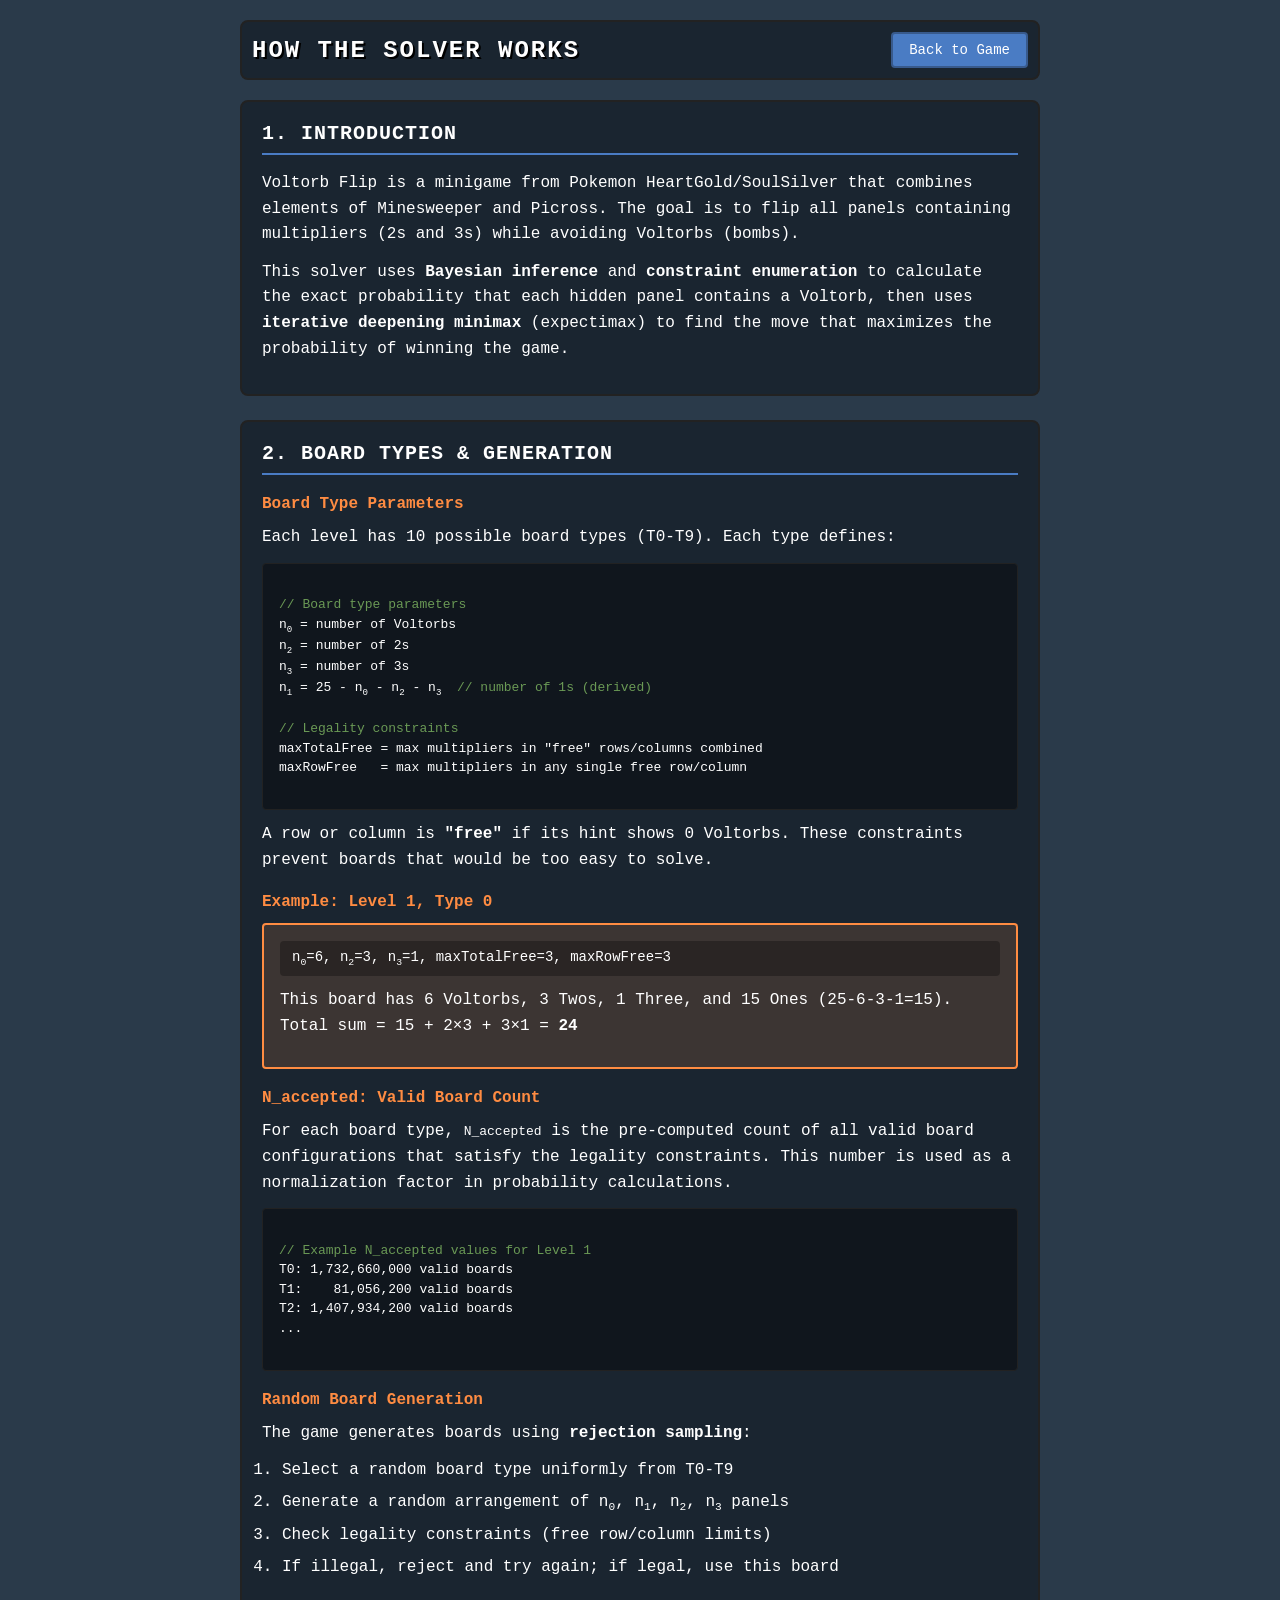
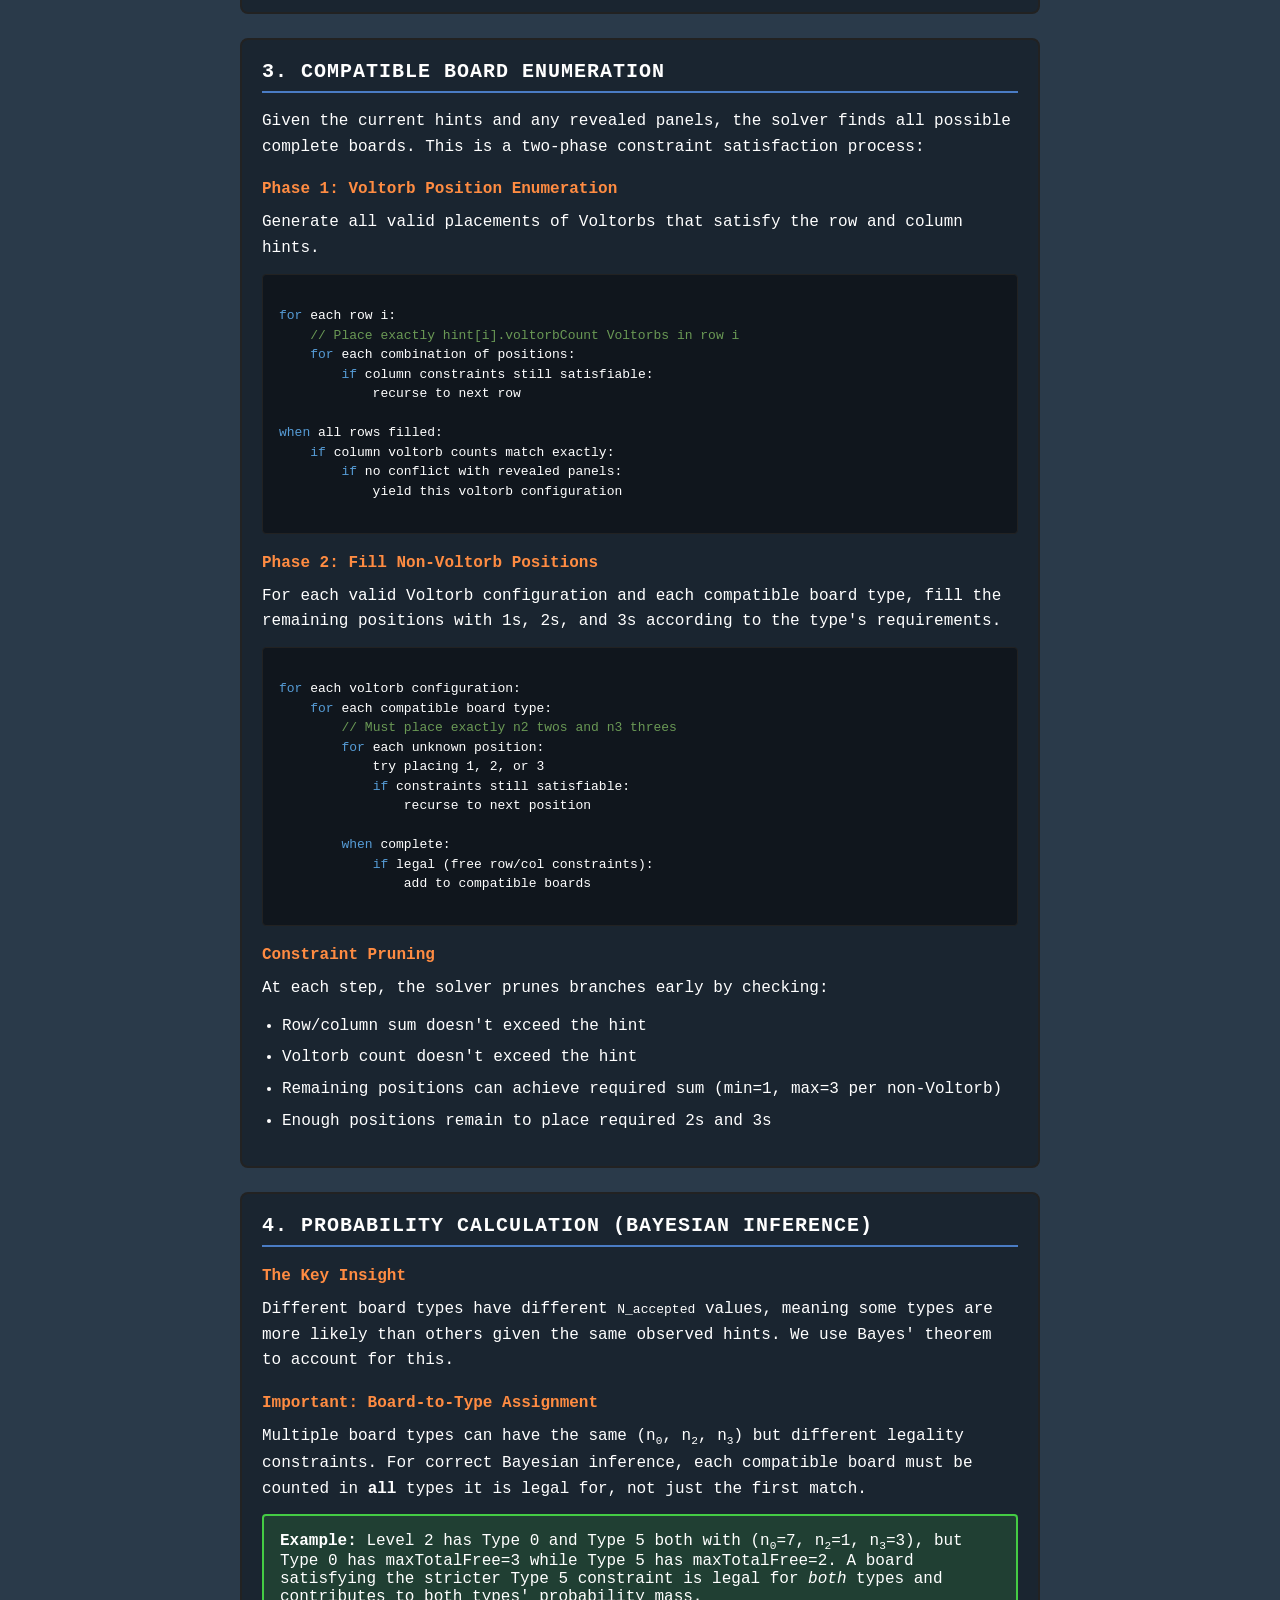
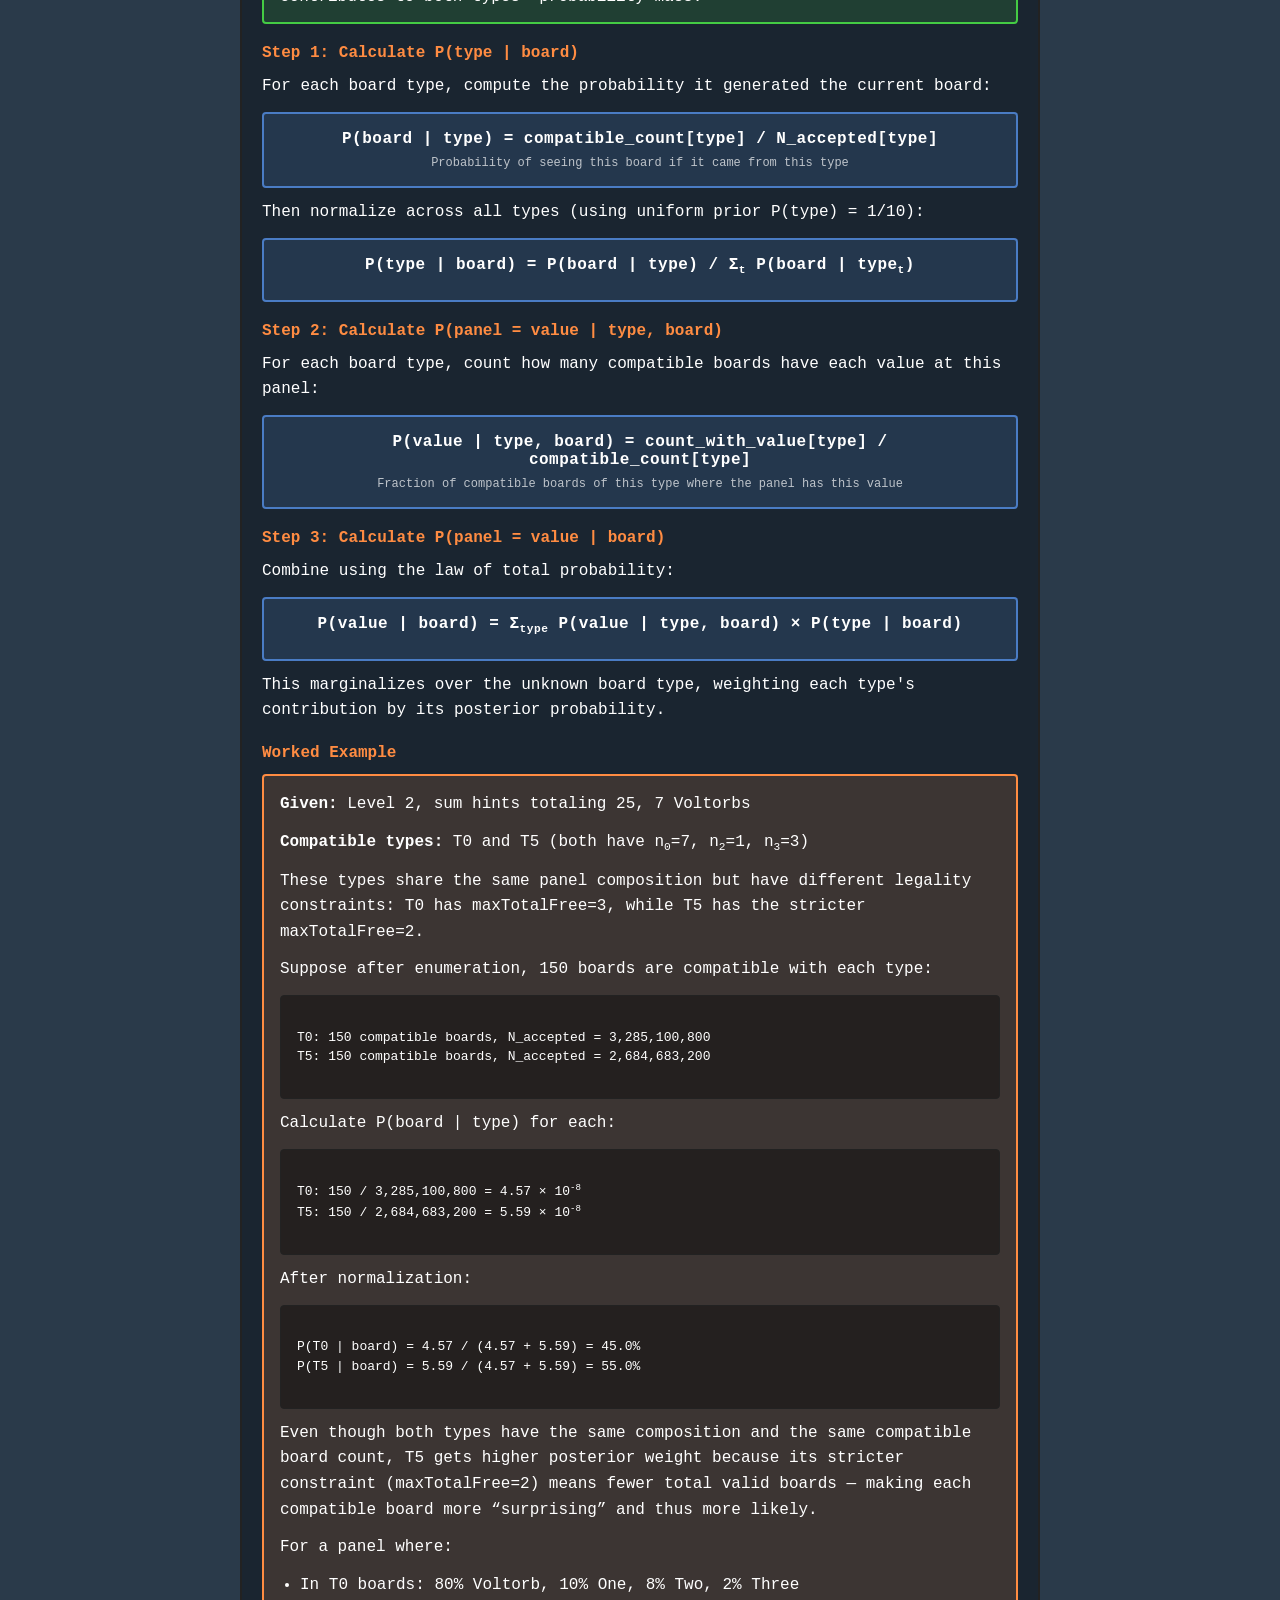
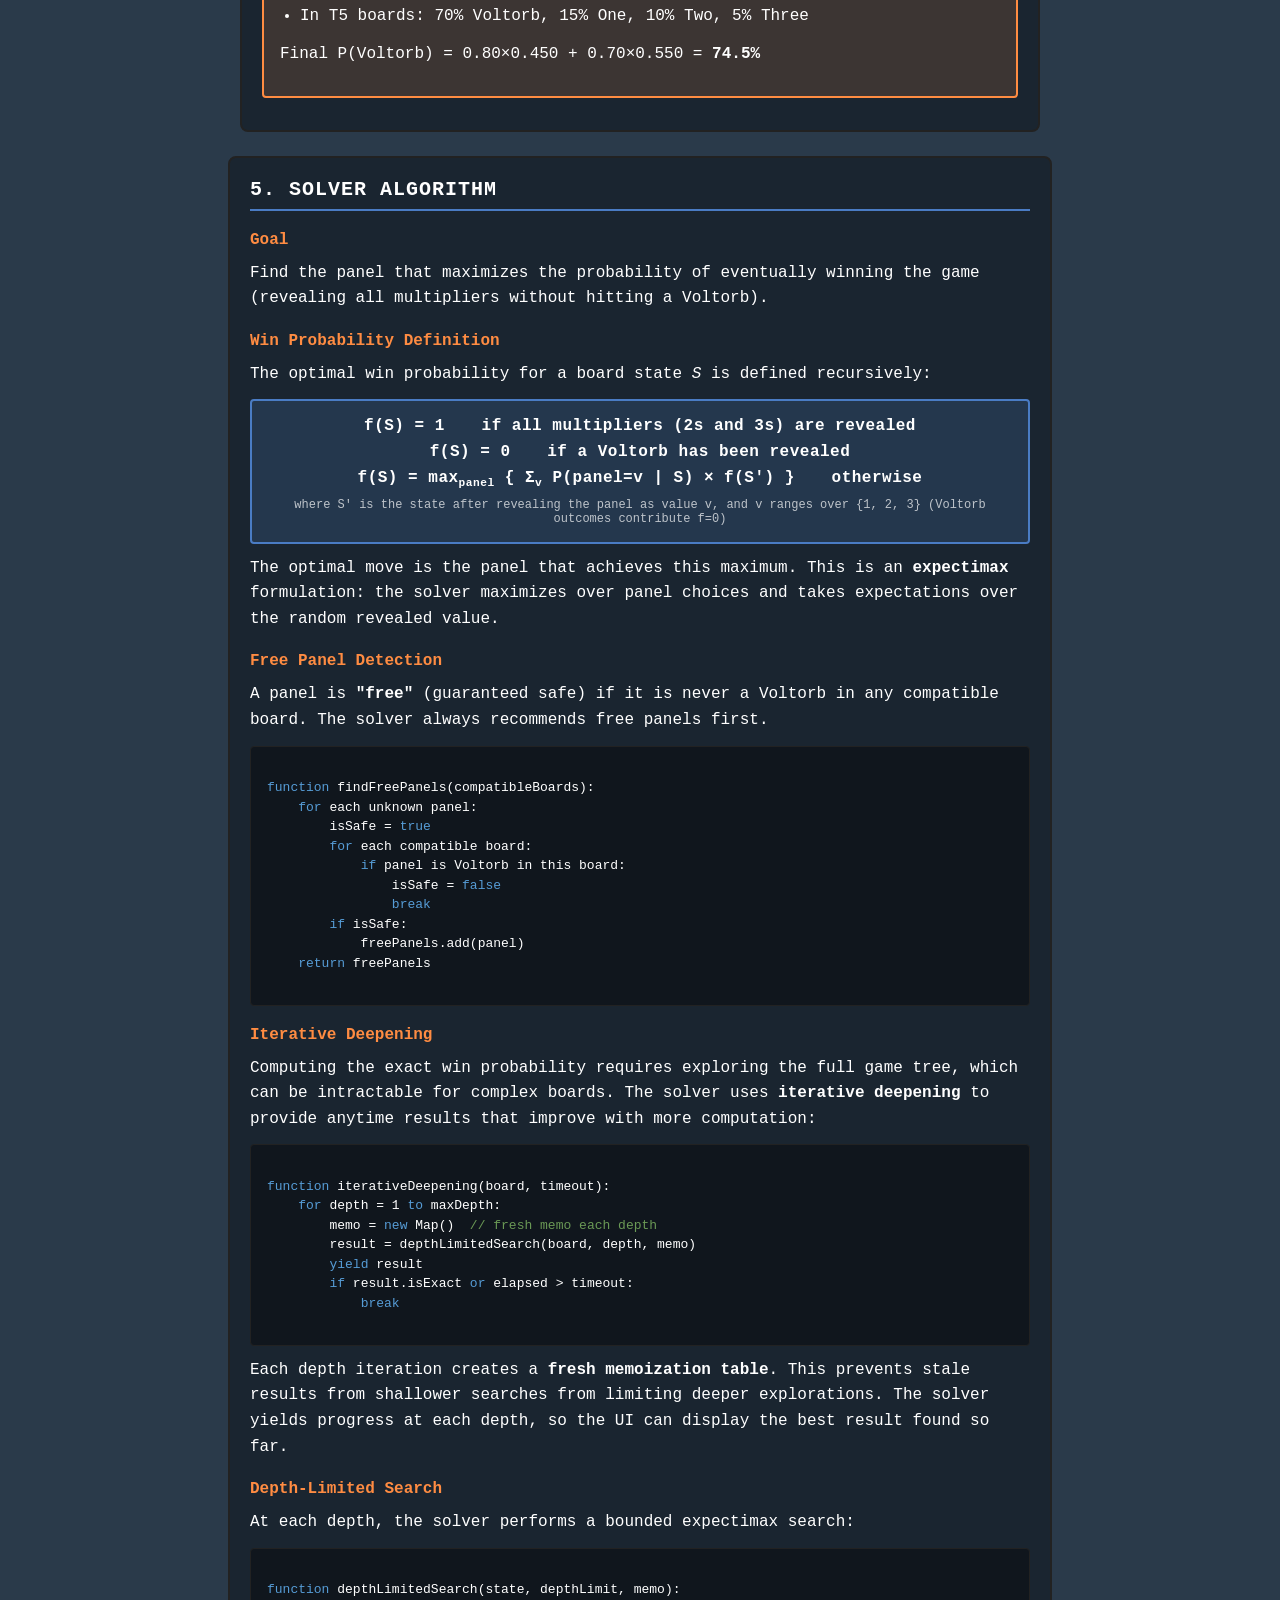
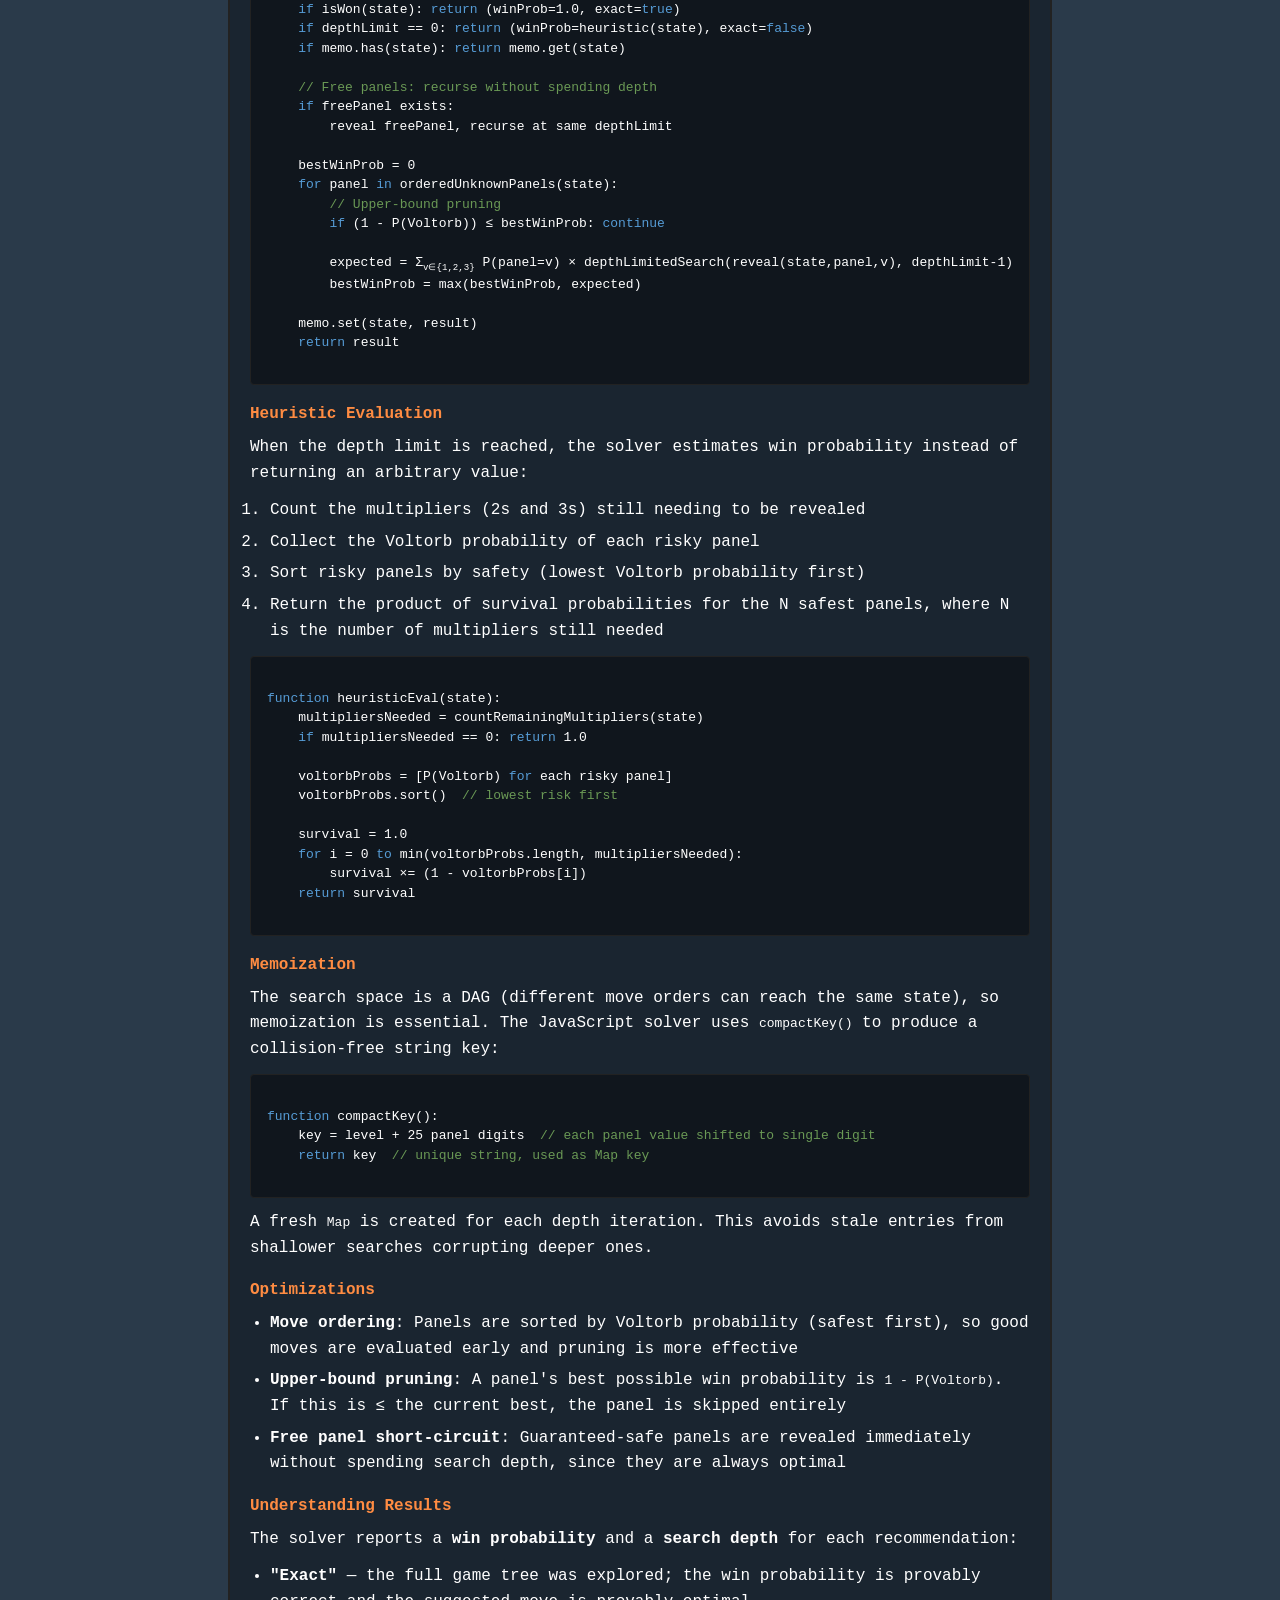
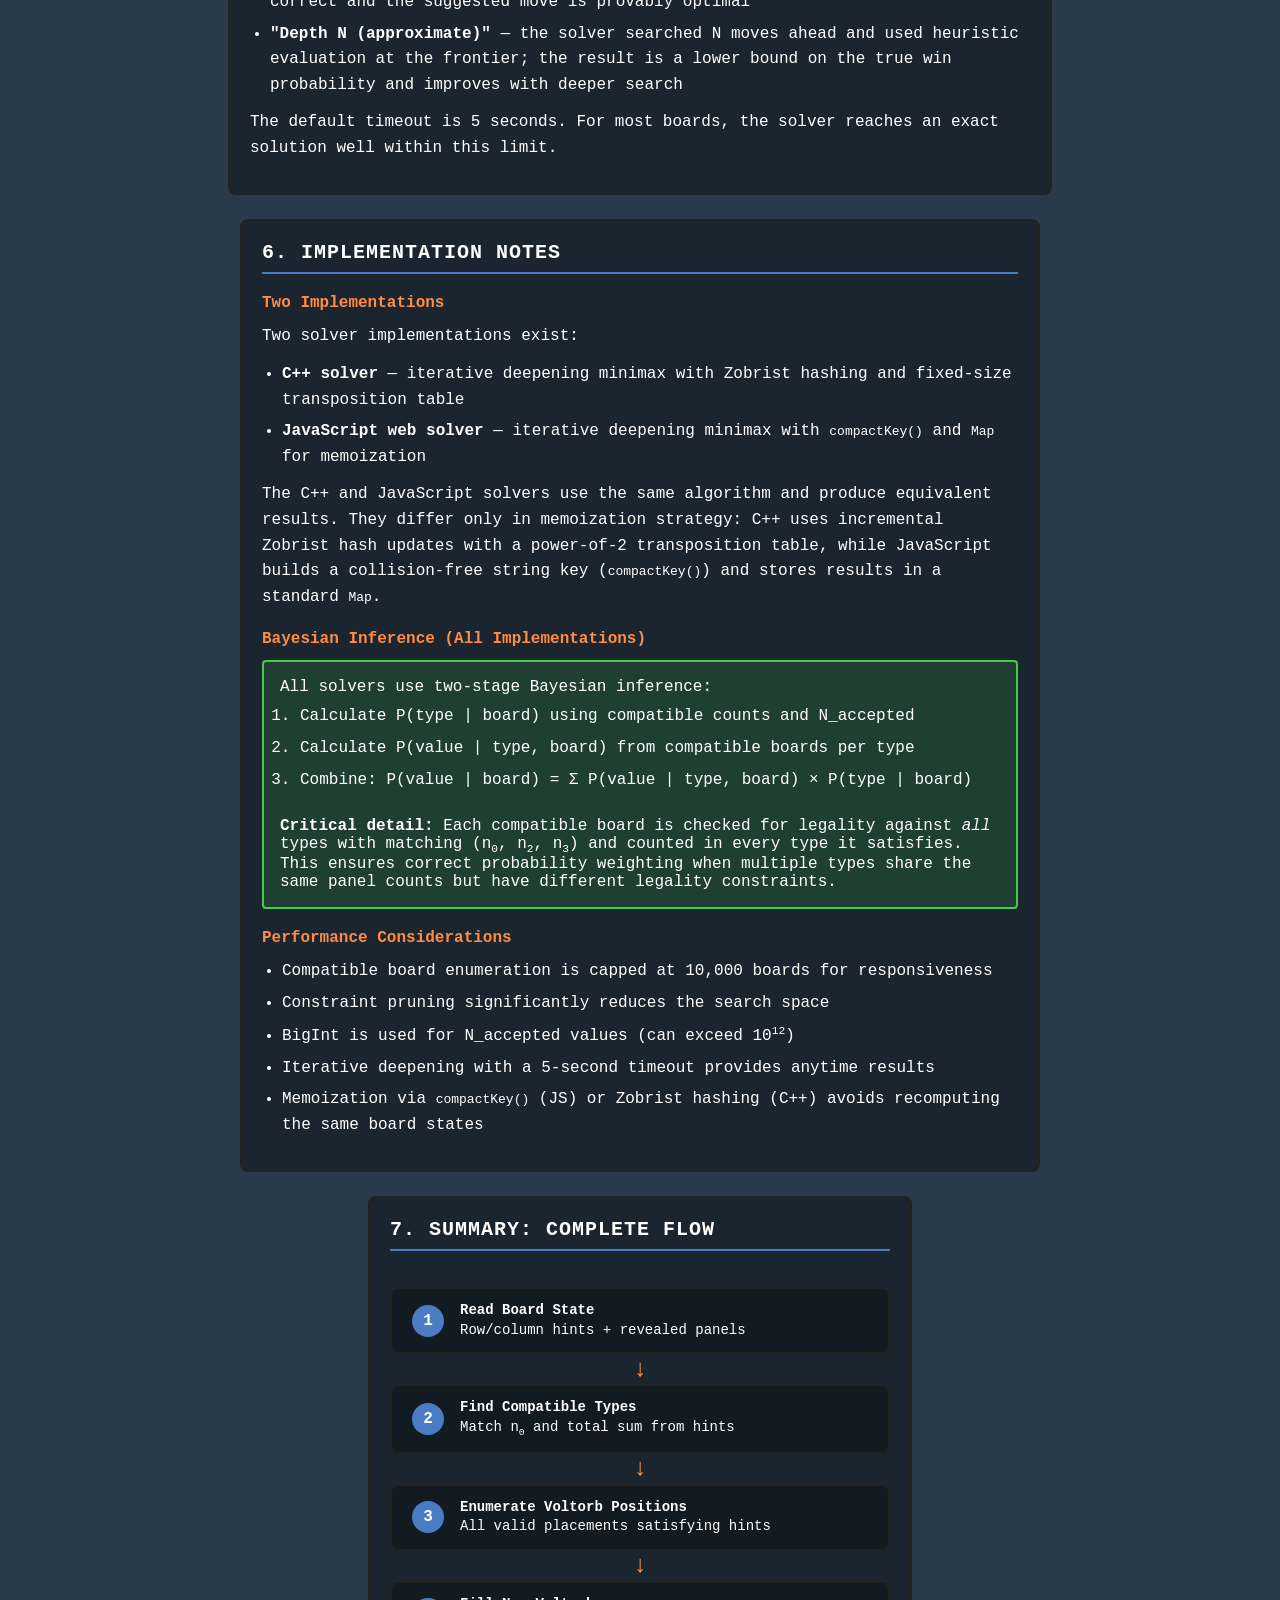
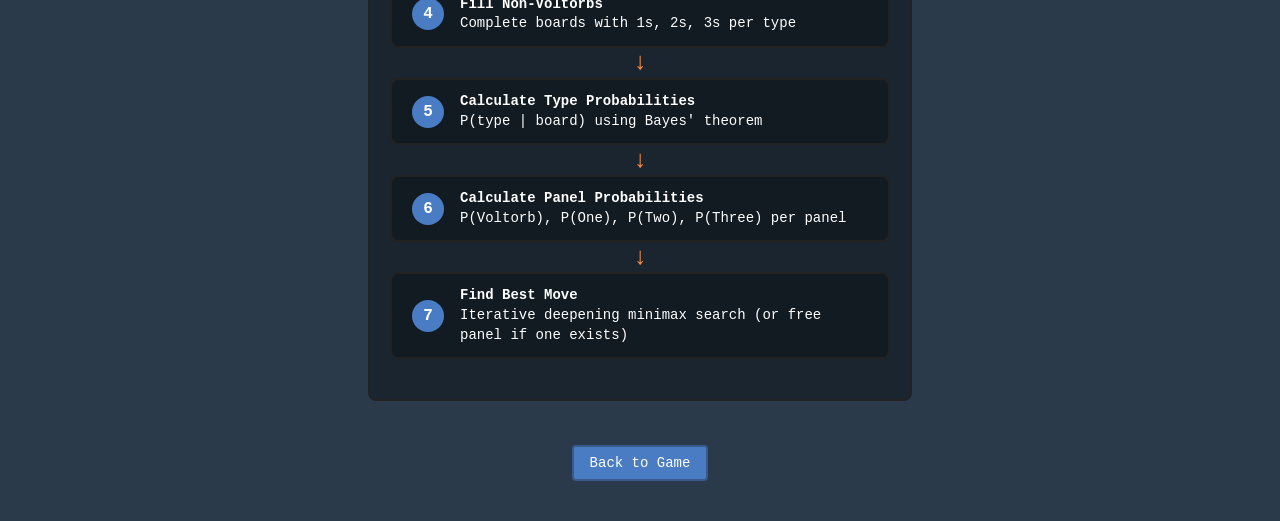
==== docs/algorithm.html @ 9ec453b7 "Fix docs, remove legacy references, and add progressive solver UI - Replace worked example in algori" ====
<!DOCTYPE html>
<html lang="en">
<head>
    <meta charset="UTF-8">
    <meta name="viewport" content="width=device-width, initial-scale=1.0">
    <title>How the Solver Works - Voltorb Flip</title>
    <link rel="stylesheet" href="css/style.css">
    <link rel="stylesheet" href="css/docs.css">
</head>
<body>
    <div class="container docs-container">
        <header>
            <h1>How the Solver Works</h1>
            <div class="nav-links">
                <a href="index.html" class="nav-btn">Back to Game</a>
            </div>
        </header>

        <main class="docs-content">
            <!-- Introduction -->
            <section class="docs-section">
                <h2>1. Introduction</h2>
                <p>
                    Voltorb Flip is a minigame from Pokemon HeartGold/SoulSilver that combines
                    elements of Minesweeper and Picross. The goal is to flip all panels containing
                    multipliers (2s and 3s) while avoiding Voltorbs (bombs).
                </p>
                <p>
                    This solver uses <strong>Bayesian inference</strong> and <strong>constraint enumeration</strong>
                    to calculate the exact probability that each hidden panel contains a Voltorb,
                    then uses <strong>iterative deepening minimax</strong> (expectimax) to find the
                    move that maximizes the probability of winning the game.
                </p>
            </section>

            <!-- Board Types & Generation -->
            <section class="docs-section">
                <h2>2. Board Types & Generation</h2>

                <h3>Board Type Parameters</h3>
                <p>
                    Each level has 10 possible board types (T0-T9). Each type defines:
                </p>
                <div class="code-block">
<span class="code-comment">// Board type parameters</span>
n<sub>0</sub> = number of Voltorbs
n<sub>2</sub> = number of 2s
n<sub>3</sub> = number of 3s
n<sub>1</sub> = 25 - n<sub>0</sub> - n<sub>2</sub> - n<sub>3</sub>  <span class="code-comment">// number of 1s (derived)</span>

<span class="code-comment">// Legality constraints</span>
maxTotalFree = max multipliers in "free" rows/columns combined
maxRowFree   = max multipliers in any single free row/column
                </div>
                <p>
                    A row or column is <strong>"free"</strong> if its hint shows 0 Voltorbs.
                    These constraints prevent boards that would be too easy to solve.
                </p>

                <h3>Example: Level 1, Type 0</h3>
                <div class="example-box">
                    <div class="example-params">
                        n<sub>0</sub>=6, n<sub>2</sub>=3, n<sub>3</sub>=1, maxTotalFree=3, maxRowFree=3
                    </div>
                    <p>
                        This board has 6 Voltorbs, 3 Twos, 1 Three, and 15 Ones (25-6-3-1=15).<br>
                        Total sum = 15 + 2&times;3 + 3&times;1 = <strong>24</strong>
                    </p>
                </div>

                <h3>N_accepted: Valid Board Count</h3>
                <p>
                    For each board type, <code>N_accepted</code> is the pre-computed count of all
                    valid board configurations that satisfy the legality constraints. This number
                    is used as a normalization factor in probability calculations.
                </p>
                <div class="code-block">
<span class="code-comment">// Example N_accepted values for Level 1</span>
T0: 1,732,660,000 valid boards
T1:    81,056,200 valid boards
T2: 1,407,934,200 valid boards
...
                </div>

                <h3>Random Board Generation</h3>
                <p>
                    The game generates boards using <strong>rejection sampling</strong>:
                </p>
                <ol>
                    <li>Select a random board type uniformly from T0-T9</li>
                    <li>Generate a random arrangement of n<sub>0</sub>, n<sub>1</sub>, n<sub>2</sub>, n<sub>3</sub> panels</li>
                    <li>Check legality constraints (free row/column limits)</li>
                    <li>If illegal, reject and try again; if legal, use this board</li>
                </ol>
            </section>

            <!-- Compatible Board Enumeration -->
            <section class="docs-section">
                <h2>3. Compatible Board Enumeration</h2>
                <p>
                    Given the current hints and any revealed panels, the solver finds all possible
                    complete boards. This is a two-phase constraint satisfaction process:
                </p>

                <h3>Phase 1: Voltorb Position Enumeration</h3>
                <p>
                    Generate all valid placements of Voltorbs that satisfy the row and column hints.
                </p>
                <div class="code-block">
<span class="code-keyword">for</span> each row i:
    <span class="code-comment">// Place exactly hint[i].voltorbCount Voltorbs in row i</span>
    <span class="code-keyword">for</span> each combination of positions:
        <span class="code-keyword">if</span> column constraints still satisfiable:
            recurse to next row

<span class="code-keyword">when</span> all rows filled:
    <span class="code-keyword">if</span> column voltorb counts match exactly:
        <span class="code-keyword">if</span> no conflict with revealed panels:
            yield this voltorb configuration
                </div>

                <h3>Phase 2: Fill Non-Voltorb Positions</h3>
                <p>
                    For each valid Voltorb configuration and each compatible board type, fill the
                    remaining positions with 1s, 2s, and 3s according to the type's requirements.
                </p>
                <div class="code-block">
<span class="code-keyword">for</span> each voltorb configuration:
    <span class="code-keyword">for</span> each compatible board type:
        <span class="code-comment">// Must place exactly n2 twos and n3 threes</span>
        <span class="code-keyword">for</span> each unknown position:
            try placing 1, 2, or 3
            <span class="code-keyword">if</span> constraints still satisfiable:
                recurse to next position

        <span class="code-keyword">when</span> complete:
            <span class="code-keyword">if</span> legal (free row/col constraints):
                add to compatible boards
                </div>

                <h3>Constraint Pruning</h3>
                <p>
                    At each step, the solver prunes branches early by checking:
                </p>
                <ul>
                    <li>Row/column sum doesn't exceed the hint</li>
                    <li>Voltorb count doesn't exceed the hint</li>
                    <li>Remaining positions can achieve required sum (min=1, max=3 per non-Voltorb)</li>
                    <li>Enough positions remain to place required 2s and 3s</li>
                </ul>
            </section>

            <!-- Probability Calculation -->
            <section class="docs-section">
                <h2>4. Probability Calculation (Bayesian Inference)</h2>

                <h3>The Key Insight</h3>
                <p>
                    Different board types have different <code>N_accepted</code> values, meaning
                    some types are more likely than others given the same observed hints. We use
                    Bayes' theorem to account for this.
                </p>

                <h3>Important: Board-to-Type Assignment</h3>
                <p>
                    Multiple board types can have the same (n<sub>0</sub>, n<sub>2</sub>, n<sub>3</sub>)
                    but different legality constraints. For correct Bayesian inference, each compatible
                    board must be counted in <strong>all</strong> types it is legal for, not just the first match.
                </p>
                <div class="note-box">
                    <strong>Example:</strong> Level 2 has Type 0 and Type 5 both with (n<sub>0</sub>=7, n<sub>2</sub>=1, n<sub>3</sub>=3),
                    but Type 0 has maxTotalFree=3 while Type 5 has maxTotalFree=2. A board satisfying the
                    stricter Type 5 constraint is legal for <em>both</em> types and contributes to both
                    types' probability mass.
                </div>

                <h3>Step 1: Calculate P(type | board)</h3>
                <p>
                    For each board type, compute the probability it generated the current board:
                </p>
                <div class="formula-box">
                    <div class="formula">
                        P(board | type) = compatible_count[type] / N_accepted[type]
                    </div>
                    <div class="formula-desc">
                        Probability of seeing this board if it came from this type
                    </div>
                </div>
                <p>
                    Then normalize across all types (using uniform prior P(type) = 1/10):
                </p>
                <div class="formula-box">
                    <div class="formula">
                        P(type | board) = P(board | type) / &Sigma;<sub>t</sub> P(board | type<sub>t</sub>)
                    </div>
                </div>

                <h3>Step 2: Calculate P(panel = value | type, board)</h3>
                <p>
                    For each board type, count how many compatible boards have each value at this panel:
                </p>
                <div class="formula-box">
                    <div class="formula">
                        P(value | type, board) = count_with_value[type] / compatible_count[type]
                    </div>
                    <div class="formula-desc">
                        Fraction of compatible boards of this type where the panel has this value
                    </div>
                </div>

                <h3>Step 3: Calculate P(panel = value | board)</h3>
                <p>
                    Combine using the law of total probability:
                </p>
                <div class="formula-box">
                    <div class="formula">
                        P(value | board) = &Sigma;<sub>type</sub> P(value | type, board) &times; P(type | board)
                    </div>
                </div>
                <p>
                    This marginalizes over the unknown board type, weighting each type's contribution
                    by its posterior probability.
                </p>

                <h3>Worked Example</h3>
                <div class="example-box">
                    <p><strong>Given:</strong> Level 2, sum hints totaling 25, 7 Voltorbs</p>
                    <p><strong>Compatible types:</strong> T0 and T5 (both have n<sub>0</sub>=7, n<sub>2</sub>=1, n<sub>3</sub>=3)</p>
                    <p>
                        These types share the same panel composition but have different legality constraints:
                        T0 has maxTotalFree=3, while T5 has the stricter maxTotalFree=2.
                    </p>

                    <p>Suppose after enumeration, 150 boards are compatible with each type:</p>
                    <div class="code-block">
T0: 150 compatible boards, N_accepted = 3,285,100,800
T5: 150 compatible boards, N_accepted = 2,684,683,200
                    </div>

                    <p>Calculate P(board | type) for each:</p>
                    <div class="code-block">
T0: 150 / 3,285,100,800 = 4.57 &times; 10<sup>-8</sup>
T5: 150 / 2,684,683,200 = 5.59 &times; 10<sup>-8</sup>
                    </div>

                    <p>After normalization:</p>
                    <div class="code-block">
P(T0 | board) = 4.57 / (4.57 + 5.59) = 45.0%
P(T5 | board) = 5.59 / (4.57 + 5.59) = 55.0%
                    </div>

                    <p>
                        Even though both types have the same composition and the same compatible
                        board count, T5 gets higher posterior weight because its stricter constraint
                        (maxTotalFree=2) means fewer total valid boards &mdash; making each
                        compatible board more &ldquo;surprising&rdquo; and thus more likely.
                    </p>

                    <p>For a panel where:</p>
                    <ul>
                        <li>In T0 boards: 80% Voltorb, 10% One, 8% Two, 2% Three</li>
                        <li>In T5 boards: 70% Voltorb, 15% One, 10% Two, 5% Three</li>
                    </ul>
                    <p>Final P(Voltorb) = 0.80&times;0.450 + 0.70&times;0.550 = <strong>74.5%</strong></p>
                </div>
            </section>

            <!-- Solver Algorithm -->
            <section class="docs-section">
                <h2>5. Solver Algorithm</h2>

                <h3>Goal</h3>
                <p>
                    Find the panel that maximizes the probability of eventually winning the game
                    (revealing all multipliers without hitting a Voltorb).
                </p>

                <h3>Win Probability Definition</h3>
                <p>
                    The optimal win probability for a board state <em>S</em> is defined recursively:
                </p>
                <div class="formula-box">
                    <div class="formula">
                        f(S) = 1 &emsp; if all multipliers (2s and 3s) are revealed
                    </div>
                    <div class="formula">
                        f(S) = 0 &emsp; if a Voltorb has been revealed
                    </div>
                    <div class="formula">
                        f(S) = max<sub>panel</sub> { &Sigma;<sub>v</sub> P(panel=v | S) &times; f(S&prime;) } &emsp; otherwise
                    </div>
                    <div class="formula-desc">
                        where S&prime; is the state after revealing the panel as value v,
                        and v ranges over {1, 2, 3} (Voltorb outcomes contribute f=0)
                    </div>
                </div>
                <p>
                    The optimal move is the panel that achieves this maximum. This is an
                    <strong>expectimax</strong> formulation: the solver maximizes over panel choices
                    and takes expectations over the random revealed value.
                </p>

                <h3>Free Panel Detection</h3>
                <p>
                    A panel is <strong>"free"</strong> (guaranteed safe) if it is never a Voltorb
                    in any compatible board. The solver always recommends free panels first.
                </p>
                <div class="code-block">
<span class="code-keyword">function</span> findFreePanels(compatibleBoards):
    <span class="code-keyword">for</span> each unknown panel:
        isSafe = <span class="code-keyword">true</span>
        <span class="code-keyword">for</span> each compatible board:
            <span class="code-keyword">if</span> panel is Voltorb in this board:
                isSafe = <span class="code-keyword">false</span>
                <span class="code-keyword">break</span>
        <span class="code-keyword">if</span> isSafe:
            freePanels.add(panel)
    <span class="code-keyword">return</span> freePanels
                </div>

                <h3>Iterative Deepening</h3>
                <p>
                    Computing the exact win probability requires exploring the full game tree,
                    which can be intractable for complex boards. The solver uses
                    <strong>iterative deepening</strong> to provide anytime results that improve
                    with more computation:
                </p>
                <div class="code-block">
<span class="code-keyword">function</span> iterativeDeepening(board, timeout):
    <span class="code-keyword">for</span> depth = 1 <span class="code-keyword">to</span> maxDepth:
        memo = <span class="code-keyword">new</span> Map()  <span class="code-comment">// fresh memo each depth</span>
        result = depthLimitedSearch(board, depth, memo)
        <span class="code-keyword">yield</span> result
        <span class="code-keyword">if</span> result.isExact <span class="code-keyword">or</span> elapsed &gt; timeout:
            <span class="code-keyword">break</span>
                </div>
                <p>
                    Each depth iteration creates a <strong>fresh memoization table</strong>. This
                    prevents stale results from shallower searches from limiting deeper explorations.
                    The solver yields progress at each depth, so the UI can display the best result
                    found so far.
                </p>

                <h3>Depth-Limited Search</h3>
                <p>
                    At each depth, the solver performs a bounded expectimax search:
                </p>
                <div class="code-block">
<span class="code-keyword">function</span> depthLimitedSearch(state, depthLimit, memo):
    <span class="code-keyword">if</span> isWon(state): <span class="code-keyword">return</span> (winProb=1.0, exact=<span class="code-keyword">true</span>)
    <span class="code-keyword">if</span> depthLimit == 0: <span class="code-keyword">return</span> (winProb=heuristic(state), exact=<span class="code-keyword">false</span>)
    <span class="code-keyword">if</span> memo.has(state): <span class="code-keyword">return</span> memo.get(state)

    <span class="code-comment">// Free panels: recurse without spending depth</span>
    <span class="code-keyword">if</span> freePanel exists:
        reveal freePanel, recurse at same depthLimit

    bestWinProb = 0
    <span class="code-keyword">for</span> panel <span class="code-keyword">in</span> orderedUnknownPanels(state):
        <span class="code-comment">// Upper-bound pruning</span>
        <span class="code-keyword">if</span> (1 - P(Voltorb)) &le; bestWinProb: <span class="code-keyword">continue</span>

        expected = &Sigma;<sub>v&isin;{1,2,3}</sub> P(panel=v) &times; depthLimitedSearch(reveal(state,panel,v), depthLimit-1)
        bestWinProb = max(bestWinProb, expected)

    memo.set(state, result)
    <span class="code-keyword">return</span> result
                </div>

                <h3>Heuristic Evaluation</h3>
                <p>
                    When the depth limit is reached, the solver estimates win probability
                    instead of returning an arbitrary value:
                </p>
                <ol>
                    <li>Count the multipliers (2s and 3s) still needing to be revealed</li>
                    <li>Collect the Voltorb probability of each risky panel</li>
                    <li>Sort risky panels by safety (lowest Voltorb probability first)</li>
                    <li>Return the product of survival probabilities for the N safest panels,
                        where N is the number of multipliers still needed</li>
                </ol>
                <div class="code-block">
<span class="code-keyword">function</span> heuristicEval(state):
    multipliersNeeded = countRemainingMultipliers(state)
    <span class="code-keyword">if</span> multipliersNeeded == 0: <span class="code-keyword">return</span> 1.0

    voltorbProbs = [P(Voltorb) <span class="code-keyword">for</span> each risky panel]
    voltorbProbs.sort()  <span class="code-comment">// lowest risk first</span>

    survival = 1.0
    <span class="code-keyword">for</span> i = 0 <span class="code-keyword">to</span> min(voltorbProbs.length, multipliersNeeded):
        survival &times;= (1 - voltorbProbs[i])
    <span class="code-keyword">return</span> survival
                </div>

                <h3>Memoization</h3>
                <p>
                    The search space is a DAG (different move orders can reach the same state),
                    so memoization is essential. The JavaScript solver uses <code>compactKey()</code>
                    to produce a collision-free string key:
                </p>
                <div class="code-block">
<span class="code-keyword">function</span> compactKey():
    key = level + 25 panel digits  <span class="code-comment">// each panel value shifted to single digit</span>
    <span class="code-keyword">return</span> key  <span class="code-comment">// unique string, used as Map key</span>
                </div>
                <p>
                    A fresh <code>Map</code> is created for each depth iteration. This avoids
                    stale entries from shallower searches corrupting deeper ones.
                </p>

                <h3>Optimizations</h3>
                <ul>
                    <li><strong>Move ordering</strong>: Panels are sorted by Voltorb probability
                        (safest first), so good moves are evaluated early and pruning is more effective</li>
                    <li><strong>Upper-bound pruning</strong>: A panel's best possible win probability
                        is <code>1 - P(Voltorb)</code>. If this is &le; the current best, the panel
                        is skipped entirely</li>
                    <li><strong>Free panel short-circuit</strong>: Guaranteed-safe panels are revealed
                        immediately without spending search depth, since they are always optimal</li>
                </ul>

                <h3>Understanding Results</h3>
                <p>
                    The solver reports a <strong>win probability</strong> and a
                    <strong>search depth</strong> for each recommendation:
                </p>
                <ul>
                    <li><strong>"Exact"</strong> &mdash; the full game tree was explored; the win
                        probability is provably correct and the suggested move is provably optimal</li>
                    <li><strong>"Depth N (approximate)"</strong> &mdash; the solver searched N moves
                        ahead and used heuristic evaluation at the frontier; the result is a
                        lower bound on the true win probability and improves with deeper search</li>
                </ul>
                <p>
                    The default timeout is 5 seconds. For most boards, the solver reaches an
                    exact solution well within this limit.
                </p>
            </section>

            <!-- Implementation Notes -->
            <section class="docs-section">
                <h2>6. Implementation Notes</h2>

                <h3>Two Implementations</h3>
                <p>
                    Two solver implementations exist:
                </p>
                <ul>
                    <li><strong>C++ solver</strong> &mdash; iterative deepening minimax with Zobrist hashing
                        and fixed-size transposition table</li>
                    <li><strong>JavaScript web solver</strong> &mdash; iterative deepening minimax with
                        <code>compactKey()</code> and <code>Map</code> for memoization</li>
                </ul>
                <p>
                    The C++ and JavaScript solvers use the same algorithm and produce equivalent results.
                    They differ only in memoization strategy: C++ uses incremental Zobrist hash updates
                    with a power-of-2 transposition table, while JavaScript builds a collision-free string
                    key (<code>compactKey()</code>) and stores results in a standard <code>Map</code>.
                </p>

                <h3>Bayesian Inference (All Implementations)</h3>
                <div class="note-box">
                    All solvers use two-stage Bayesian inference:
                    <ol>
                        <li>Calculate P(type | board) using compatible counts and N_accepted</li>
                        <li>Calculate P(value | type, board) from compatible boards per type</li>
                        <li>Combine: P(value | board) = &Sigma; P(value | type, board) &times; P(type | board)</li>
                    </ol>
                    <br>
                    <strong>Critical detail:</strong> Each compatible board is checked for legality against
                    <em>all</em> types with matching (n<sub>0</sub>, n<sub>2</sub>, n<sub>3</sub>) and counted
                    in every type it satisfies. This ensures correct probability weighting when multiple
                    types share the same panel counts but have different legality constraints.
                </div>

                <h3>Performance Considerations</h3>
                <ul>
                    <li>Compatible board enumeration is capped at 10,000 boards for responsiveness</li>
                    <li>Constraint pruning significantly reduces the search space</li>
                    <li>BigInt is used for N_accepted values (can exceed 10<sup>12</sup>)</li>
                    <li>Iterative deepening with a 5-second timeout provides anytime results</li>
                    <li>Memoization via <code>compactKey()</code> (JS) or Zobrist hashing (C++)
                        avoids recomputing the same board states</li>
                </ul>
            </section>

            <!-- Summary Flow Diagram -->
            <section class="docs-section">
                <h2>7. Summary: Complete Flow</h2>
                <div class="flow-diagram">
                    <div class="flow-step">
                        <div class="flow-number">1</div>
                        <div class="flow-content">
                            <strong>Read Board State</strong><br>
                            Row/column hints + revealed panels
                        </div>
                    </div>
                    <div class="flow-arrow">&darr;</div>
                    <div class="flow-step">
                        <div class="flow-number">2</div>
                        <div class="flow-content">
                            <strong>Find Compatible Types</strong><br>
                            Match n<sub>0</sub> and total sum from hints
                        </div>
                    </div>
                    <div class="flow-arrow">&darr;</div>
                    <div class="flow-step">
                        <div class="flow-number">3</div>
                        <div class="flow-content">
                            <strong>Enumerate Voltorb Positions</strong><br>
                            All valid placements satisfying hints
                        </div>
                    </div>
                    <div class="flow-arrow">&darr;</div>
                    <div class="flow-step">
                        <div class="flow-number">4</div>
                        <div class="flow-content">
                            <strong>Fill Non-Voltorbs</strong><br>
                            Complete boards with 1s, 2s, 3s per type
                        </div>
                    </div>
                    <div class="flow-arrow">&darr;</div>
                    <div class="flow-step">
                        <div class="flow-number">5</div>
                        <div class="flow-content">
                            <strong>Calculate Type Probabilities</strong><br>
                            P(type | board) using Bayes' theorem
                        </div>
                    </div>
                    <div class="flow-arrow">&darr;</div>
                    <div class="flow-step">
                        <div class="flow-number">6</div>
                        <div class="flow-content">
                            <strong>Calculate Panel Probabilities</strong><br>
                            P(Voltorb), P(One), P(Two), P(Three) per panel
                        </div>
                    </div>
                    <div class="flow-arrow">&darr;</div>
                    <div class="flow-step">
                        <div class="flow-number">7</div>
                        <div class="flow-content">
                            <strong>Find Best Move</strong><br>
                            Iterative deepening minimax search (or free panel if one exists)
                        </div>
                    </div>
                </div>
            </section>

            <footer class="docs-footer">
                <a href="index.html" class="nav-btn">Back to Game</a>
            </footer>
        </main>
    </div>
</body>
</html>
---- docs/css/style.css ----
/* Voltorb Flip - Pixel Art Style CSS */

:root {
    /* Colors */
    --bg-color: #2a3a4a;
    --panel-bg: #1a2530;
    --tile-covered-dark: #4a8c4a;
    --tile-covered-light: #5ca85c;
    --tile-revealed: #c4a66a;
    --tile-revealed-dark: #a08050;
    --tile-one: #ffffff;
    --tile-two: #ffd700;
    --tile-three: #ff6b6b;
    --voltorb-bg: #3a3a3a;
    --voltorb-red: #ff4444;
    --voltorb-white: #ffffff;
    --hint-orange: #ff8c42;
    --hint-orange-dark: #cc6622;
    --hint-blue: #4a7cc4;
    --hint-blue-dark: #385a8c;
    --text-color: #ffffff;
    --text-shadow: #000000;
    --safe-color: #44cc44;
    --low-risk-color: #88cc44;
    --medium-risk-color: #cccc44;
    --high-risk-color: #cc4444;
    --suggestion-color: #ffdd44;
    --border-color: #222;
    --modal-overlay: rgba(0, 0, 0, 0.7);
}

* {
    box-sizing: border-box;
    margin: 0;
    padding: 0;
}

body {
    font-family: 'Courier New', monospace;
    background: var(--bg-color);
    color: var(--text-color);
    min-height: 100vh;
    display: flex;
    justify-content: center;
    align-items: flex-start;
    padding: 20px;
}

.container {
    max-width: 950px;
    width: 100%;
}

/* Header */
header {
    display: flex;
    justify-content: space-between;
    align-items: center;
    margin-bottom: 20px;
    padding: 10px;
    background: var(--panel-bg);
    border-radius: 8px;
    border: 2px solid var(--border-color);
}

h1 {
    font-size: 24px;
    text-transform: uppercase;
    letter-spacing: 2px;
    text-shadow: 2px 2px 0 var(--text-shadow);
}

.header-right {
    display: flex;
    align-items: center;
    gap: 16px;
}

.header-link {
    color: var(--text-color);
    text-decoration: none;
    font-size: 14px;
    padding: 8px 12px;
    border: 2px solid var(--border-color);
    border-radius: 4px;
    background: var(--bg-color);
    transition: all 0.2s;
}

.header-link:hover {
    background: var(--hint-blue);
    border-color: var(--hint-blue-dark);
}

.mode-toggle {
    display: flex;
    gap: 8px;
}

.mode-btn {
    padding: 8px 16px;
    font-family: inherit;
    font-size: 14px;
    background: var(--bg-color);
    color: var(--text-color);
    border: 2px solid var(--border-color);
    border-radius: 4px;
    cursor: pointer;
    transition: all 0.2s;
}

.mode-btn:hover {
    background: var(--hint-blue);
}

.mode-btn.active {
    background: var(--hint-orange);
    border-color: var(--hint-orange-dark);
}

/* Main Game Area */
main {
    display: flex;
    flex-direction: column;
    align-items: center;
    gap: 20px;
}

.game-area {
    display: flex;
    gap: 20px;
    flex-wrap: wrap;
    justify-content: center;
}

/* Board Container */
.board-container {
    display: flex;
    gap: 4px;
}

.board-grid {
    display: flex;
    flex-direction: column;
    gap: 4px;
}

/* Tiles Area - 5x5 grid */
.tiles-area {
    display: grid;
    grid-template-columns: repeat(5, 64px);
    grid-template-rows: repeat(5, 64px);
    gap: 4px;
}

/* Individual Tile */
.tile {
    width: 64px;
    height: 64px;
    border: 3px solid var(--border-color);
    border-radius: 4px;
    cursor: pointer;
    position: relative;
    display: flex;
    justify-content: center;
    align-items: center;
    font-size: 28px;
    font-weight: bold;
    transition: transform 0.1s, box-shadow 0.1s;
    image-rendering: pixelated;
}

.tile:hover {
    transform: scale(1.05);
    box-shadow: 0 0 10px rgba(255, 255, 255, 0.3);
    z-index: 1;
}

.tile.suggested {
    box-shadow: 0 0 0 4px var(--suggestion-color), 0 0 15px var(--suggestion-color);
}

/* Covered tile - checkered pattern */
.tile.covered {
    background:
        linear-gradient(45deg, var(--tile-covered-dark) 25%, transparent 25%),
        linear-gradient(-45deg, var(--tile-covered-dark) 25%, transparent 25%),
        linear-gradient(45deg, transparent 75%, var(--tile-covered-dark) 75%),
        linear-gradient(-45deg, transparent 75%, var(--tile-covered-dark) 75%);
    background-size: 16px 16px;
    background-position: 0 0, 0 8px, 8px -8px, -8px 0px;
    background-color: var(--tile-covered-light);
}

/* Revealed tile */
.tile.revealed {
    background: linear-gradient(135deg, var(--tile-revealed) 0%, var(--tile-revealed-dark) 100%);
    text-shadow: 2px 2px 0 var(--text-shadow);
}

.tile.revealed.one {
    color: var(--tile-one);
}

.tile.revealed.two {
    color: var(--tile-two);
}

.tile.revealed.three {
    color: var(--tile-three);
}

/* Voltorb tile */
.tile.voltorb {
    background: var(--voltorb-bg);
}

.tile.voltorb::before {
    content: '';
    width: 44px;
    height: 44px;
    background: radial-gradient(circle at 30% 30%, var(--voltorb-white) 0%, var(--voltorb-white) 45%, var(--voltorb-red) 50%);
    border-radius: 50%;
    border: 2px solid var(--border-color);
}

.tile.voltorb::after {
    content: '';
    position: absolute;
    width: 8px;
    height: 14px;
    background: var(--voltorb-red);
    bottom: 38px;
    border-radius: 2px;
}

/* Probability overlay on covered tiles */
.tile .prob-overlay {
    position: absolute;
    bottom: 2px;
    left: 2px;
    right: 2px;
    height: 10px;
    background: rgba(0, 0, 0, 0.5);
    border-radius: 2px;
    overflow: hidden;
}

.tile .prob-bar {
    height: 100%;
    transition: width 0.3s, background-color 0.3s;
}

.tile .prob-bar.safe { background: var(--safe-color); }
.tile .prob-bar.low-risk { background: var(--low-risk-color); }
.tile .prob-bar.medium-risk { background: var(--medium-risk-color); }
.tile .prob-bar.high-risk { background: var(--high-risk-color); }

/* Probability text */
.tile .prob-text {
    position: absolute;
    top: 2px;
    right: 2px;
    font-size: 10px;
    background: rgba(0, 0, 0, 0.6);
    padding: 1px 3px;
    border-radius: 2px;
    display: none;
}

.tile.covered:hover .prob-text {
    display: block;
}

/* Column Hints */
.col-hints {
    display: grid;
    grid-template-columns: repeat(5, 64px);
    gap: 4px;
}

/* Row Hints */
.row-hints {
    display: flex;
    flex-direction: column;
    gap: 4px;
}

/* Hint Panel */
.hint-panel {
    width: 64px;
    height: 64px;
    background: var(--hint-orange);
    border: 3px solid var(--hint-orange-dark);
    border-radius: 4px;
    display: flex;
    flex-direction: column;
    justify-content: center;
    align-items: center;
    cursor: pointer;
    transition: transform 0.1s;
}

.hint-panel:hover {
    transform: scale(1.05);
}

.hint-panel.col-hint {
    background: var(--hint-blue);
    border-color: var(--hint-blue-dark);
}

.hint-sum {
    font-size: 22px;
    font-weight: bold;
    text-shadow: 1px 1px 0 var(--text-shadow);
}

.hint-voltorb {
    display: flex;
    align-items: center;
    gap: 4px;
    font-size: 14px;
}

.hint-voltorb-icon {
    width: 16px;
    height: 16px;
    background: radial-gradient(circle at 30% 30%, var(--voltorb-white) 0%, var(--voltorb-white) 40%, var(--voltorb-red) 45%);
    border-radius: 50%;
    border: 1px solid var(--border-color);
}

/* Side Panel */
.side-panel {
    width: 160px;
    background: var(--panel-bg);
    border: 2px solid var(--border-color);
    border-radius: 8px;
    padding: 12px;
    display: flex;
    flex-direction: column;
    gap: 12px;
}

/* Solver Panel (below board) */
.solver-panel {
    display: flex;
    gap: 20px;
    background: var(--panel-bg);
    border: 2px solid var(--border-color);
    border-radius: 8px;
    padding: 12px 16px;
    width: 100%;
    max-width: 900px;
    flex-wrap: wrap;
    justify-content: space-between;
}

.solver-panel-left {
    display: flex;
    flex-direction: column;
    gap: 10px;
    min-width: 140px;
}

.solver-panel-center {
    flex: 1;
    min-width: 200px;
    max-width: 300px;
    background: rgba(0, 0, 0, 0.2);
    padding: 10px;
    border-radius: 4px;
}

.solver-panel-right {
    display: flex;
    flex-direction: column;
    gap: 10px;
    min-width: 180px;
}

.solve-buttons {
    display: flex;
    gap: 6px;
    margin-bottom: 10px;
}

.solve-buttons .control-btn {
    flex: 1;
    width: auto;
    padding: 8px 12px;
    margin-bottom: 0;
    box-sizing: border-box;
}

.control-btn.solver-btn.active {
    background: var(--hint-orange);
    border-color: var(--hint-orange-dark);
}

/* Probability Toggle */
.prob-toggle {
    display: flex;
    align-items: center;
    gap: 6px;
    flex-wrap: wrap;
}

.prob-toggle-label {
    font-size: 12px;
    text-transform: uppercase;
    letter-spacing: 1px;
    margin-right: 4px;
}

.prob-toggle-btn {
    padding: 4px 10px;
    font-family: inherit;
    font-size: 11px;
    background: var(--bg-color);
    color: var(--text-color);
    border: 2px solid var(--border-color);
    border-radius: 4px;
    cursor: pointer;
    transition: all 0.2s;
}

.prob-toggle-btn:hover {
    background: var(--hint-blue);
}

.prob-toggle-btn.active {
    background: var(--hint-orange);
    border-color: var(--hint-orange-dark);
}

/* Detailed probability overlay */
.tile .prob-detailed {
    position: absolute;
    top: 2px;
    left: 2px;
    right: 2px;
    bottom: 14px;
    background: rgba(0, 0, 0, 0.7);
    border-radius: 3px;
    display: flex;
    flex-direction: column;
    justify-content: center;
    align-items: flex-start;
    padding: 2px 4px;
    font-size: 9px;
    line-height: 1.3;
}

.tile .prob-detailed .prob-row {
    display: flex;
    justify-content: space-between;
    width: 100%;
}

.tile .prob-detailed .prob-label {
    color: rgba(255, 255, 255, 0.7);
}

.tile .prob-detailed .prob-value {
    color: #fff;
    font-weight: bold;
}

.tile .prob-detailed .prob-row.voltorb .prob-value {
    color: var(--high-risk-color);
}

.panel-section {
    background: rgba(0, 0, 0, 0.2);
    padding: 10px;
    border-radius: 4px;
}

.panel-section label {
    font-size: 12px;
    display: block;
    margin-bottom: 4px;
}

#levelSelect {
    width: 100%;
    padding: 6px;
    font-family: inherit;
    font-size: 14px;
    background: var(--bg-color);
    color: var(--text-color);
    border: 2px solid var(--border-color);
    border-radius: 4px;
}

/* Win Probability */
.win-prob-label, .suggestion-label, .stats-label, .legend-title {
    font-size: 12px;
    margin-bottom: 6px;
    text-transform: uppercase;
    letter-spacing: 1px;
}

.win-prob-section {
    background: rgba(0, 0, 0, 0.2);
    padding: 8px;
    border-radius: 4px;
}

.win-prob-header {
    display: flex;
    justify-content: space-between;
    align-items: center;
    margin-bottom: 4px;
}

.solver-status {
    font-size: 10px;
    padding: 2px 6px;
    border-radius: 3px;
    background: rgba(255, 255, 255, 0.1);
    color: rgba(255, 255, 255, 0.7);
}

.solver-status.exact {
    background: var(--safe-color);
    color: #000;
    font-weight: bold;
}

.solver-status.approximate {
    background: var(--medium-risk-color);
    color: #000;
}

.win-prob-value {
    font-size: 24px;
    font-weight: bold;
    text-align: center;
    margin-bottom: 6px;
}

.win-prob-bar {
    height: 8px;
    background: rgba(0, 0, 0, 0.3);
    border-radius: 4px;
    overflow: hidden;
}

.win-prob-fill {
    height: 100%;
    background: linear-gradient(90deg, var(--high-risk-color), var(--medium-risk-color), var(--safe-color));
    transition: width 0.3s;
    width: 0%;
}

/* Suggestion */
.suggestion-section {
    background: rgba(0, 0, 0, 0.2);
    padding: 8px;
    border-radius: 4px;
}

.suggestion-value {
    font-size: 14px;
    text-align: center;
    padding: 6px;
    background: rgba(255, 221, 68, 0.2);
    border-radius: 4px;
}

/* Controls */
.control-btn {
    width: 100%;
    padding: 10px;
    margin-bottom: 6px;
    font-family: inherit;
    font-size: 14px;
    background: var(--hint-blue);
    color: var(--text-color);
    border: 2px solid var(--hint-blue-dark);
    border-radius: 4px;
    cursor: pointer;
    text-transform: uppercase;
    letter-spacing: 1px;
    transition: all 0.2s;
}

.control-btn:last-child {
    margin-bottom: 0;
}

.control-btn:hover:not(:disabled) {
    background: var(--hint-orange);
    border-color: var(--hint-orange-dark);
}

.control-btn:disabled {
    opacity: 0.5;
    cursor: not-allowed;
}

/* Speed Control */
.speed-control {
    margin-top: 8px;
}

.speed-control label {
    display: block;
    font-size: 12px;
    margin-bottom: 4px;
}

#speedSlider {
    width: 100%;
}

/* Solver Info */
.solver-info-label, .board-types-label {
    font-size: 12px;
    margin-bottom: 6px;
    text-transform: uppercase;
    letter-spacing: 1px;
}

.solver-info-row {
    display: flex;
    justify-content: space-between;
    font-size: 13px;
    margin-bottom: 8px;
}

.board-types-container {
    margin-top: 8px;
    padding-top: 8px;
    border-top: 1px solid rgba(255, 255, 255, 0.1);
}

.board-types-list {
    max-height: 150px;
    overflow-y: auto;
    font-size: 11px;
}

.board-type-row {
    display: flex;
    align-items: center;
    margin-bottom: 3px;
    gap: 6px;
}

.board-type-index {
    width: 24px;
    color: rgba(255, 255, 255, 0.6);
}

.board-type-bar-container {
    flex: 1;
    height: 12px;
    background: rgba(0, 0, 0, 0.3);
    border-radius: 2px;
    overflow: hidden;
}

.board-type-bar {
    height: 100%;
    background: var(--hint-blue);
    transition: width 0.3s;
}

.board-type-percent {
    width: 42px;
    text-align: right;
    color: rgba(255, 255, 255, 0.8);
}

/* Stats */
.stats-row {
    display: flex;
    justify-content: space-between;
    font-size: 14px;
    margin-bottom: 4px;
}

/* Legend */
.legend-section {
    background: rgba(0, 0, 0, 0.2);
    padding: 8px;
    border-radius: 4px;
    margin-top: 4px;
}

.legend-section.hidden {
    display: none;
}

.legend-item {
    display: flex;
    align-items: center;
    gap: 8px;
    font-size: 10px;
    margin-bottom: 3px;
}

.legend-color {
    width: 14px;
    height: 10px;
    border-radius: 2px;
}

.legend-color.safe { background: var(--safe-color); }
.legend-color.low-risk { background: var(--low-risk-color); }
.legend-color.medium-risk { background: var(--medium-risk-color); }
.legend-color.high-risk { background: var(--high-risk-color); }

/* Modals */
.modal {
    position: fixed;
    top: 0;
    left: 0;
    width: 100%;
    height: 100%;
    background: var(--modal-overlay);
    display: flex;
    justify-content: center;
    align-items: center;
    z-index: 100;
}

.modal-content {
    background: var(--panel-bg);
    border: 3px solid var(--border-color);
    border-radius: 8px;
    padding: 20px;
    text-align: center;
    min-width: 250px;
}

.modal-title {
    font-size: 18px;
    font-weight: bold;
    margin-bottom: 16px;
    text-transform: uppercase;
    letter-spacing: 1px;
}

/* Tile value buttons in modal */
.modal-buttons {
    display: flex;
    gap: 10px;
    justify-content: center;
    margin-bottom: 16px;
}

.tile-value-btn {
    width: 56px;
    height: 56px;
    border: 3px solid var(--border-color);
    border-radius: 4px;
    cursor: pointer;
    font-size: 24px;
    font-weight: bold;
    font-family: inherit;
    transition: transform 0.1s;
    display: flex;
    justify-content: center;
    align-items: center;
}

.tile-value-btn:hover {
    transform: scale(1.1);
}

.tile-value-btn.voltorb {
    background: var(--voltorb-bg);
}

.tile-value-btn.voltorb .voltorb-icon {
    width: 36px;
    height: 36px;
    background: radial-gradient(circle at 30% 30%, var(--voltorb-white) 0%, var(--voltorb-white) 40%, var(--voltorb-red) 45%);
    border-radius: 50%;
    border: 2px solid var(--border-color);
}

.tile-value-btn.one {
    background: var(--tile-revealed);
    color: var(--tile-one);
}

.tile-value-btn.two {
    background: var(--tile-revealed);
    color: var(--tile-two);
}

.tile-value-btn.three {
    background: var(--tile-revealed);
    color: var(--tile-three);
}

.modal-cancel, .modal-ok {
    padding: 8px 20px;
    font-family: inherit;
    font-size: 14px;
    background: var(--bg-color);
    color: var(--text-color);
    border: 2px solid var(--border-color);
    border-radius: 4px;
    cursor: pointer;
    margin: 4px;
}

.modal-ok {
    background: var(--safe-color);
    border-color: #339933;
}

.modal-cancel:hover {
    background: var(--high-risk-color);
}

.modal-ok:hover {
    background: #55dd55;
}

/* Hint Edit Modal */
.hint-inputs {
    display: flex;
    flex-direction: column;
    gap: 12px;
    margin-bottom: 16px;
}

.hint-input-group {
    display: flex;
    justify-content: space-between;
    align-items: center;
}

.hint-input-group label {
    font-size: 14px;
}

.hint-input-group input {
    width: 60px;
    padding: 6px;
    font-family: inherit;
    font-size: 16px;
    text-align: center;
    background: var(--bg-color);
    color: var(--text-color);
    border: 2px solid var(--border-color);
    border-radius: 4px;
}

.modal-actions {
    display: flex;
    justify-content: center;
    gap: 10px;
}

/* Game Over Modal */
.modal-content.game-over {
    min-width: 300px;
}

.game-over-message {
    font-size: 16px;
    margin-bottom: 16px;
    padding: 10px;
}

/* Self-play animation */
@keyframes reveal-pulse {
    0% { transform: scale(1); }
    50% { transform: scale(1.1); }
    100% { transform: scale(1); }
}

.tile.revealing {
    animation: reveal-pulse 0.3s ease-in-out;
}

/* Responsive */
@media (max-width: 700px) {
    .game-area {
        flex-direction: column;
        align-items: center;
    }

    .side-panel {
        width: 100%;
        max-width: 340px;
    }

    .solver-panel {
        flex-direction: column;
        align-items: stretch;
    }

    .solver-panel-left,
    .solver-panel-center,
    .solver-panel-right {
        min-width: 100%;
        max-width: 100%;
    }

    .tiles-area {
        grid-template-columns: repeat(5, 52px);
        grid-template-rows: repeat(5, 52px);
    }

    .col-hints {
        grid-template-columns: repeat(5, 52px);
    }

    .tile, .hint-panel {
        width: 52px;
        height: 52px;
    }

    .tile {
        font-size: 22px;
    }

    .hint-sum {
        font-size: 18px;
    }
}

@media (max-width: 400px) {
    .tiles-area {
        grid-template-columns: repeat(5, 44px);
        grid-template-rows: repeat(5, 44px);
    }

    .col-hints {
        grid-template-columns: repeat(5, 44px);
    }

    .tile, .hint-panel {
        width: 44px;
        height: 44px;
    }

    .tile {
        font-size: 18px;
    }

    .hint-sum {
        font-size: 16px;
    }

    .hint-voltorb {
        font-size: 12px;
    }

    .hint-voltorb-icon {
        width: 12px;
        height: 12px;
    }
}
---- docs/css/docs.css ----
/* Documentation Page Styles */

.docs-container {
    max-width: 800px;
}

.nav-links {
    display: flex;
    gap: 8px;
}

.nav-btn {
    padding: 8px 16px;
    font-family: inherit;
    font-size: 14px;
    background: var(--hint-blue);
    color: var(--text-color);
    border: 2px solid var(--hint-blue-dark);
    border-radius: 4px;
    cursor: pointer;
    text-decoration: none;
    transition: all 0.2s;
}

.nav-btn:hover {
    background: var(--hint-orange);
    border-color: var(--hint-orange-dark);
}

/* Main Content */
.docs-content {
    display: flex;
    flex-direction: column;
    gap: 24px;
}

.docs-section {
    background: var(--panel-bg);
    border: 2px solid var(--border-color);
    border-radius: 8px;
    padding: 20px;
}

.docs-section h2 {
    font-size: 20px;
    margin-bottom: 16px;
    padding-bottom: 8px;
    border-bottom: 2px solid var(--hint-blue);
    text-transform: uppercase;
    letter-spacing: 1px;
}

.docs-section h3 {
    font-size: 16px;
    margin-top: 20px;
    margin-bottom: 12px;
    color: var(--hint-orange);
}

.docs-section p {
    line-height: 1.6;
    margin-bottom: 12px;
}

.docs-section ul,
.docs-section ol {
    margin-left: 20px;
    margin-bottom: 12px;
    line-height: 1.6;
}

.docs-section li {
    margin-bottom: 6px;
}

/* Code Blocks */
.code-block {
    background: rgba(0, 0, 0, 0.4);
    border: 1px solid var(--border-color);
    border-radius: 4px;
    padding: 12px 16px;
    margin: 12px 0;
    font-size: 13px;
    line-height: 1.5;
    overflow-x: auto;
    white-space: pre;
}

.code-comment {
    color: #6a9955;
}

.code-keyword {
    color: #569cd6;
}

/* Formula Boxes */
.formula-box {
    background: rgba(74, 124, 196, 0.2);
    border: 2px solid var(--hint-blue);
    border-radius: 4px;
    padding: 16px;
    margin: 12px 0;
    text-align: center;
}

.formula {
    font-size: 16px;
    font-weight: bold;
    margin-bottom: 8px;
    letter-spacing: 0.5px;
}

.formula-desc {
    font-size: 12px;
    color: rgba(255, 255, 255, 0.7);
}

/* Example Boxes */
.example-box {
    background: rgba(255, 140, 66, 0.15);
    border: 2px solid var(--hint-orange);
    border-radius: 4px;
    padding: 16px;
    margin: 12px 0;
}

.example-params {
    font-family: inherit;
    font-size: 14px;
    padding: 8px 12px;
    background: rgba(0, 0, 0, 0.3);
    border-radius: 4px;
    margin-bottom: 12px;
}

/* Note Boxes */
.note-box {
    background: rgba(68, 204, 68, 0.15);
    border: 2px solid var(--safe-color);
    border-radius: 4px;
    padding: 16px;
    margin: 12px 0;
}

.note-box ol {
    margin-top: 8px;
    margin-bottom: 0;
}

/* Flow Diagram */
.flow-diagram {
    display: flex;
    flex-direction: column;
    align-items: center;
    gap: 0;
    padding: 20px 0;
}

.flow-step {
    display: flex;
    align-items: center;
    gap: 16px;
    background: rgba(0, 0, 0, 0.3);
    border: 2px solid var(--border-color);
    border-radius: 8px;
    padding: 12px 20px;
    width: 100%;
    max-width: 500px;
}

.flow-number {
    width: 32px;
    height: 32px;
    background: var(--hint-blue);
    border-radius: 50%;
    display: flex;
    justify-content: center;
    align-items: center;
    font-weight: bold;
    font-size: 16px;
    flex-shrink: 0;
}

.flow-content {
    font-size: 14px;
    line-height: 1.4;
}

.flow-arrow {
    font-size: 24px;
    color: var(--hint-orange);
    height: 30px;
    display: flex;
    align-items: center;
}

/* Footer */
.docs-footer {
    display: flex;
    justify-content: center;
    padding: 20px 0;
}

/* Subscript styling */
sub {
    font-size: 0.7em;
    vertical-align: sub;
}

sup {
    font-size: 0.7em;
    vertical-align: super;
}

/* Responsive */
@media (max-width: 600px) {
    .docs-section {
        padding: 16px;
    }

    .docs-section h2 {
        font-size: 18px;
    }

    .code-block {
        font-size: 11px;
        padding: 10px 12px;
    }

    .flow-step {
        padding: 10px 14px;
    }

    .flow-number {
        width: 28px;
        height: 28px;
        font-size: 14px;
    }

    .flow-content {
        font-size: 12px;
    }
}
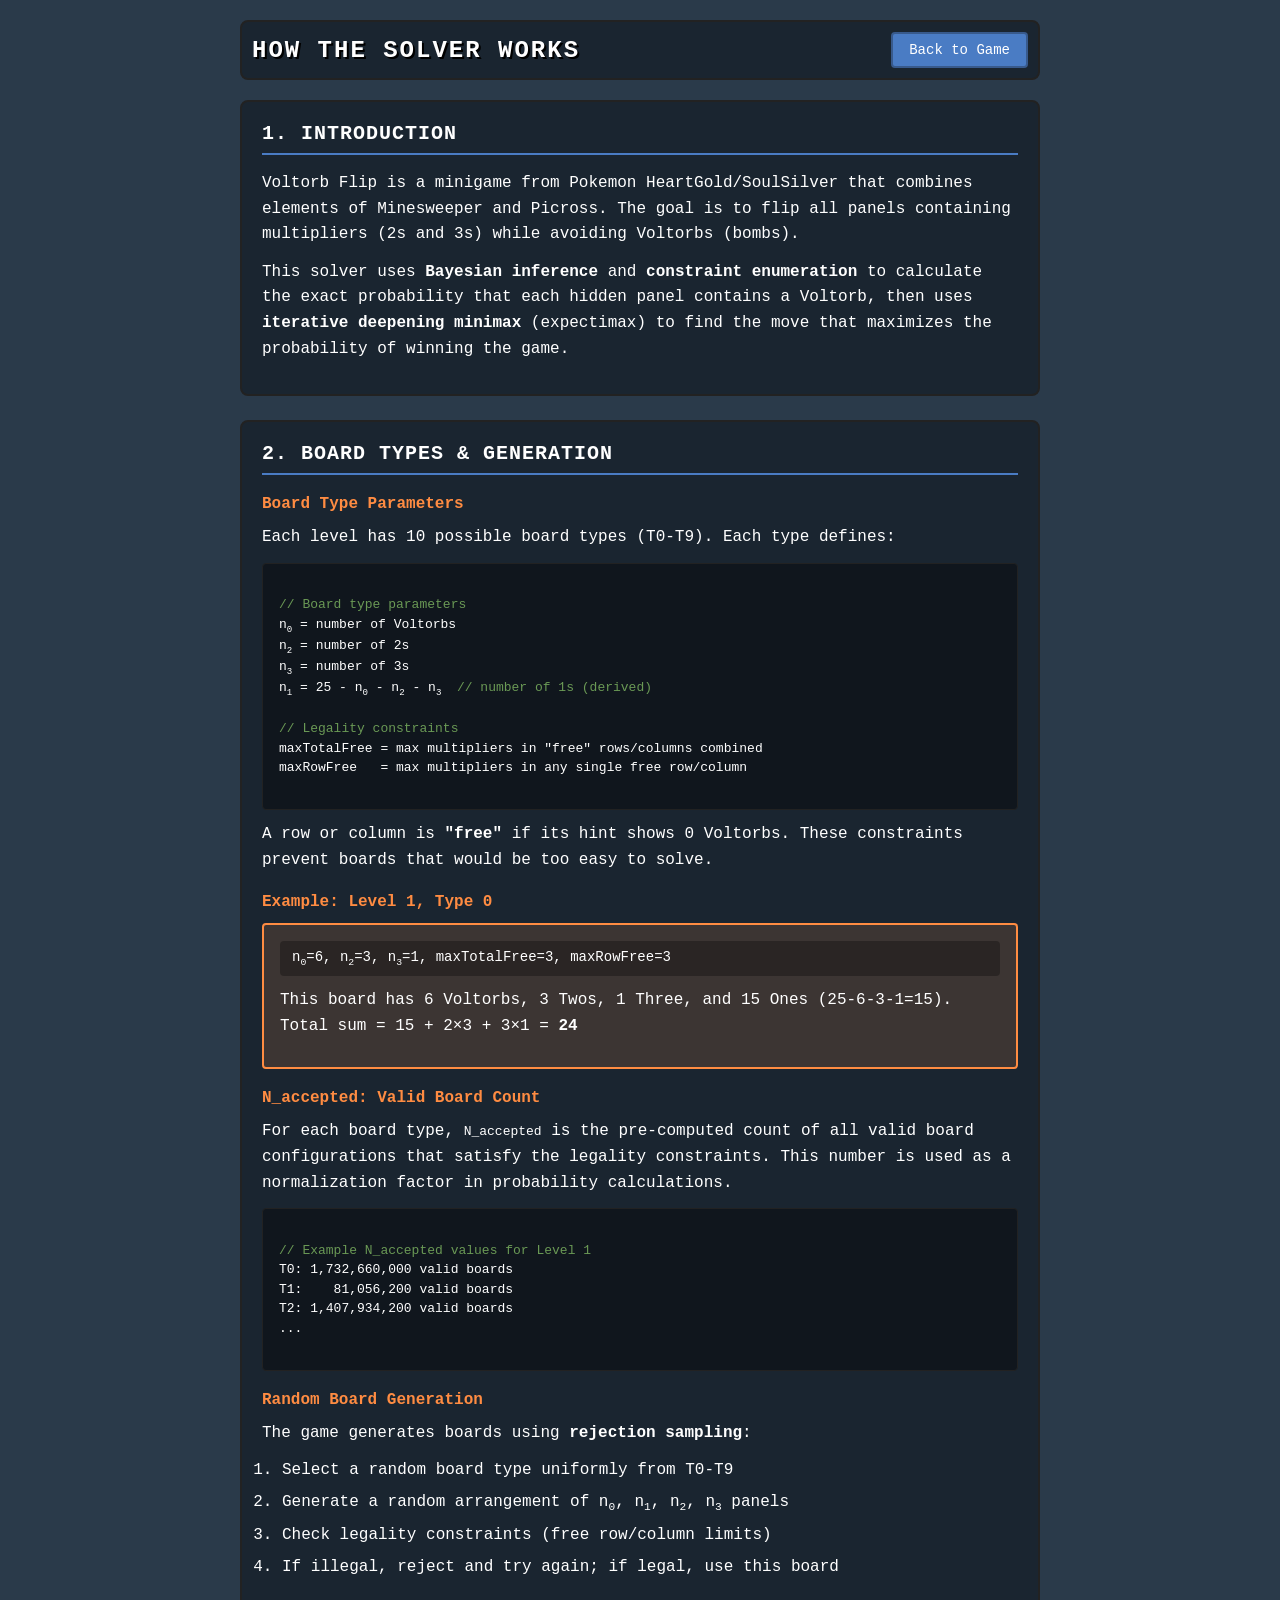
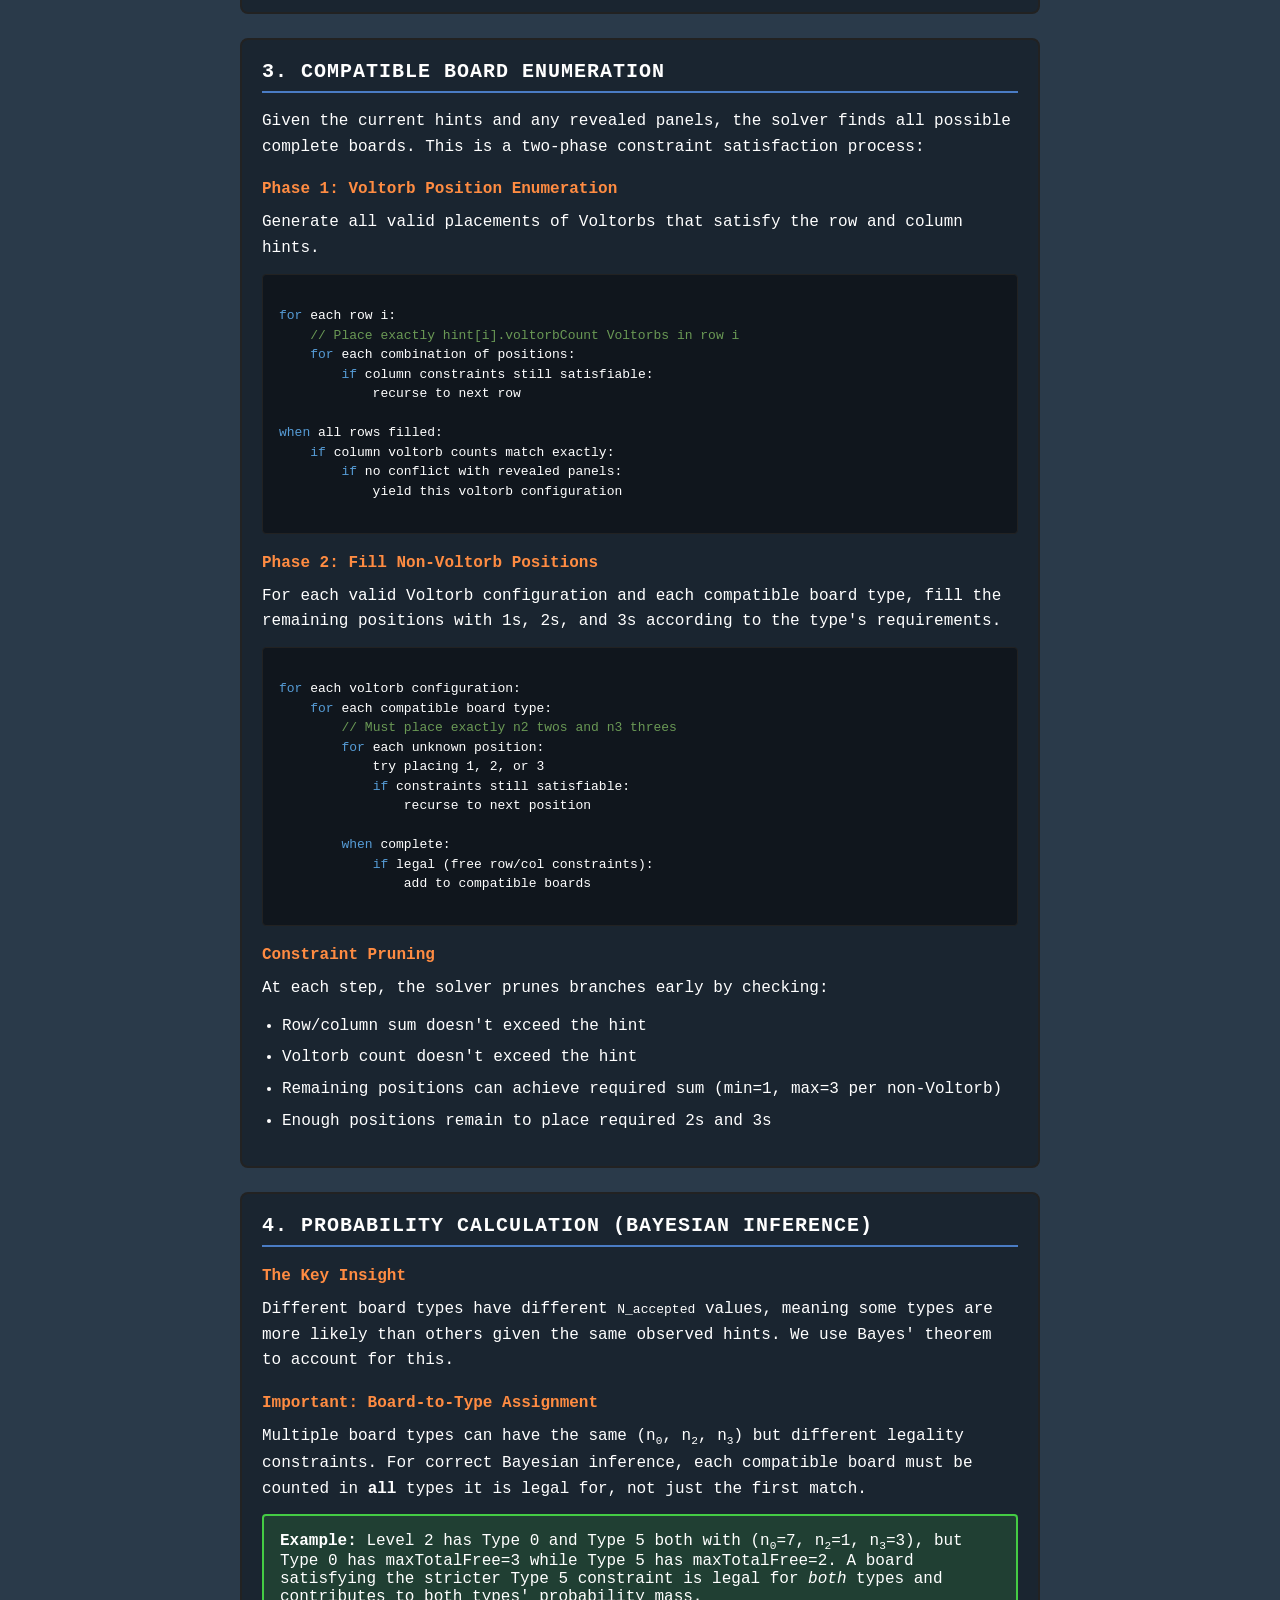
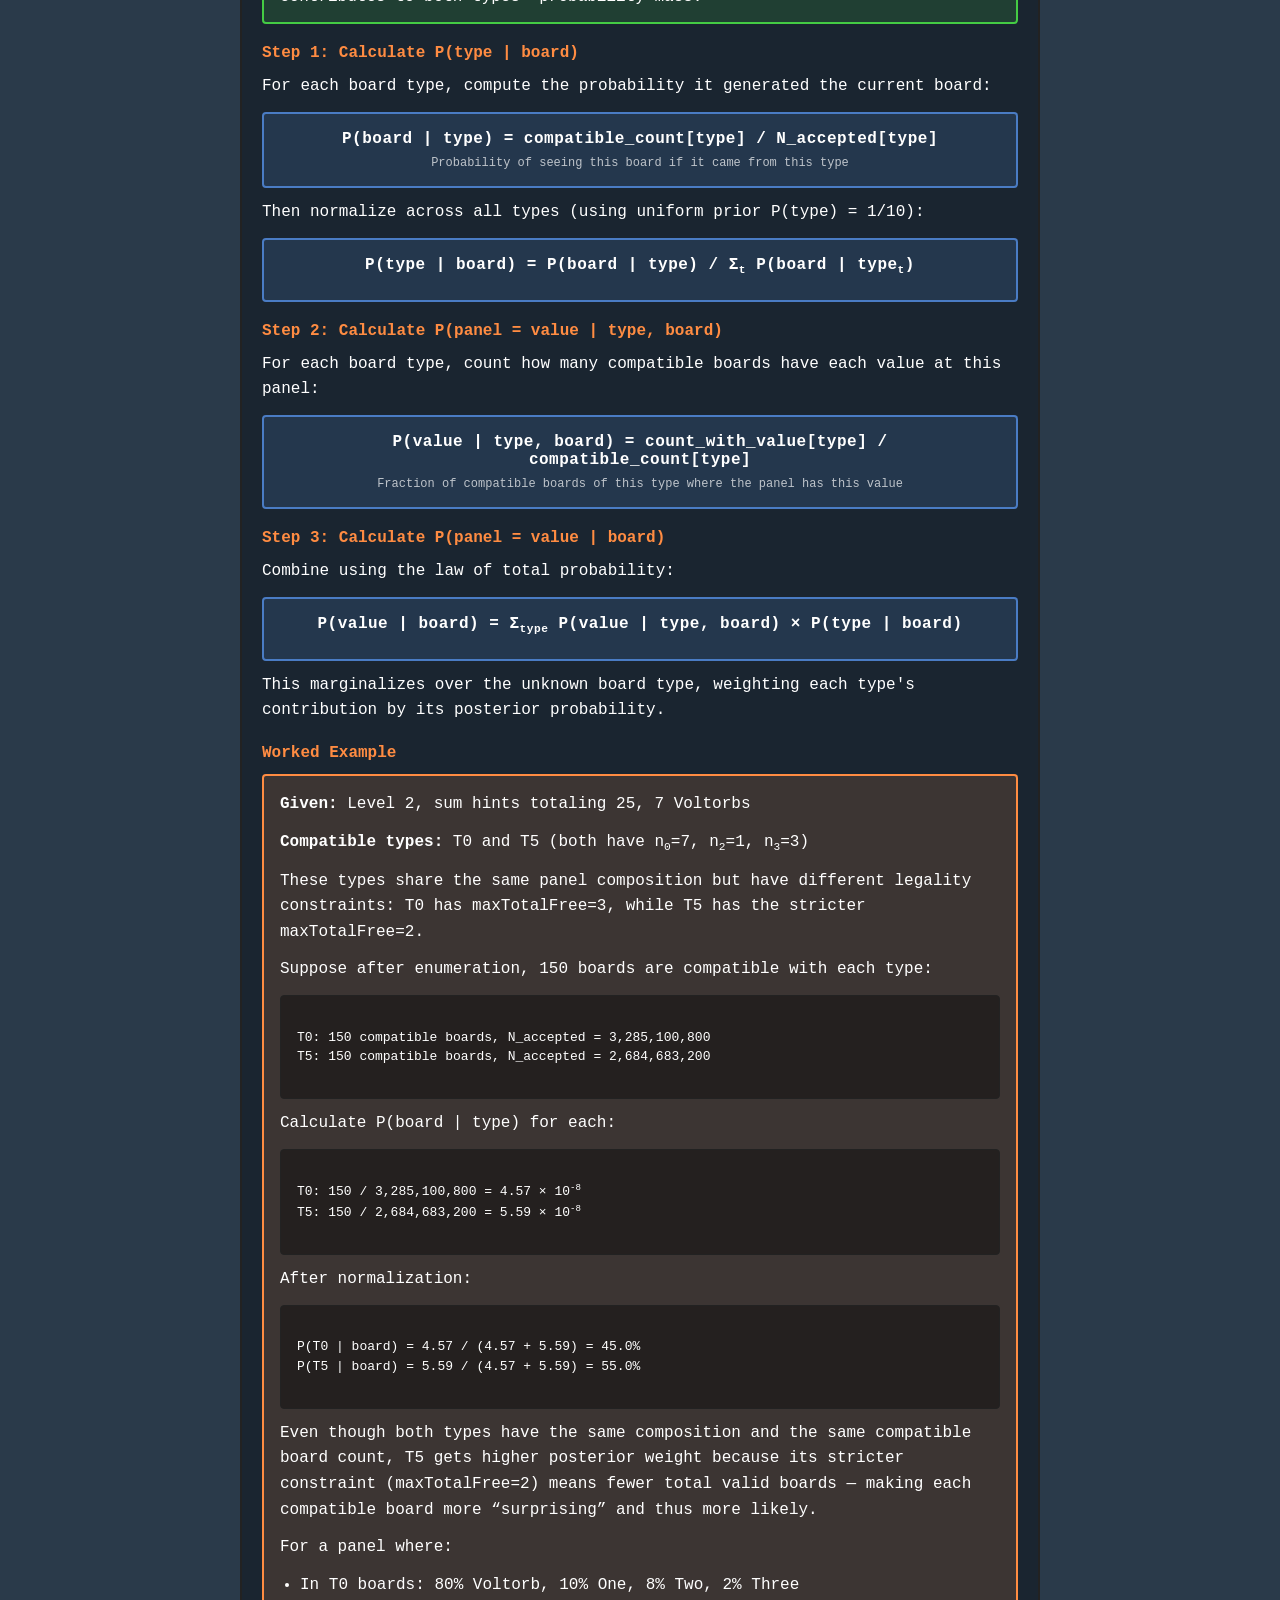
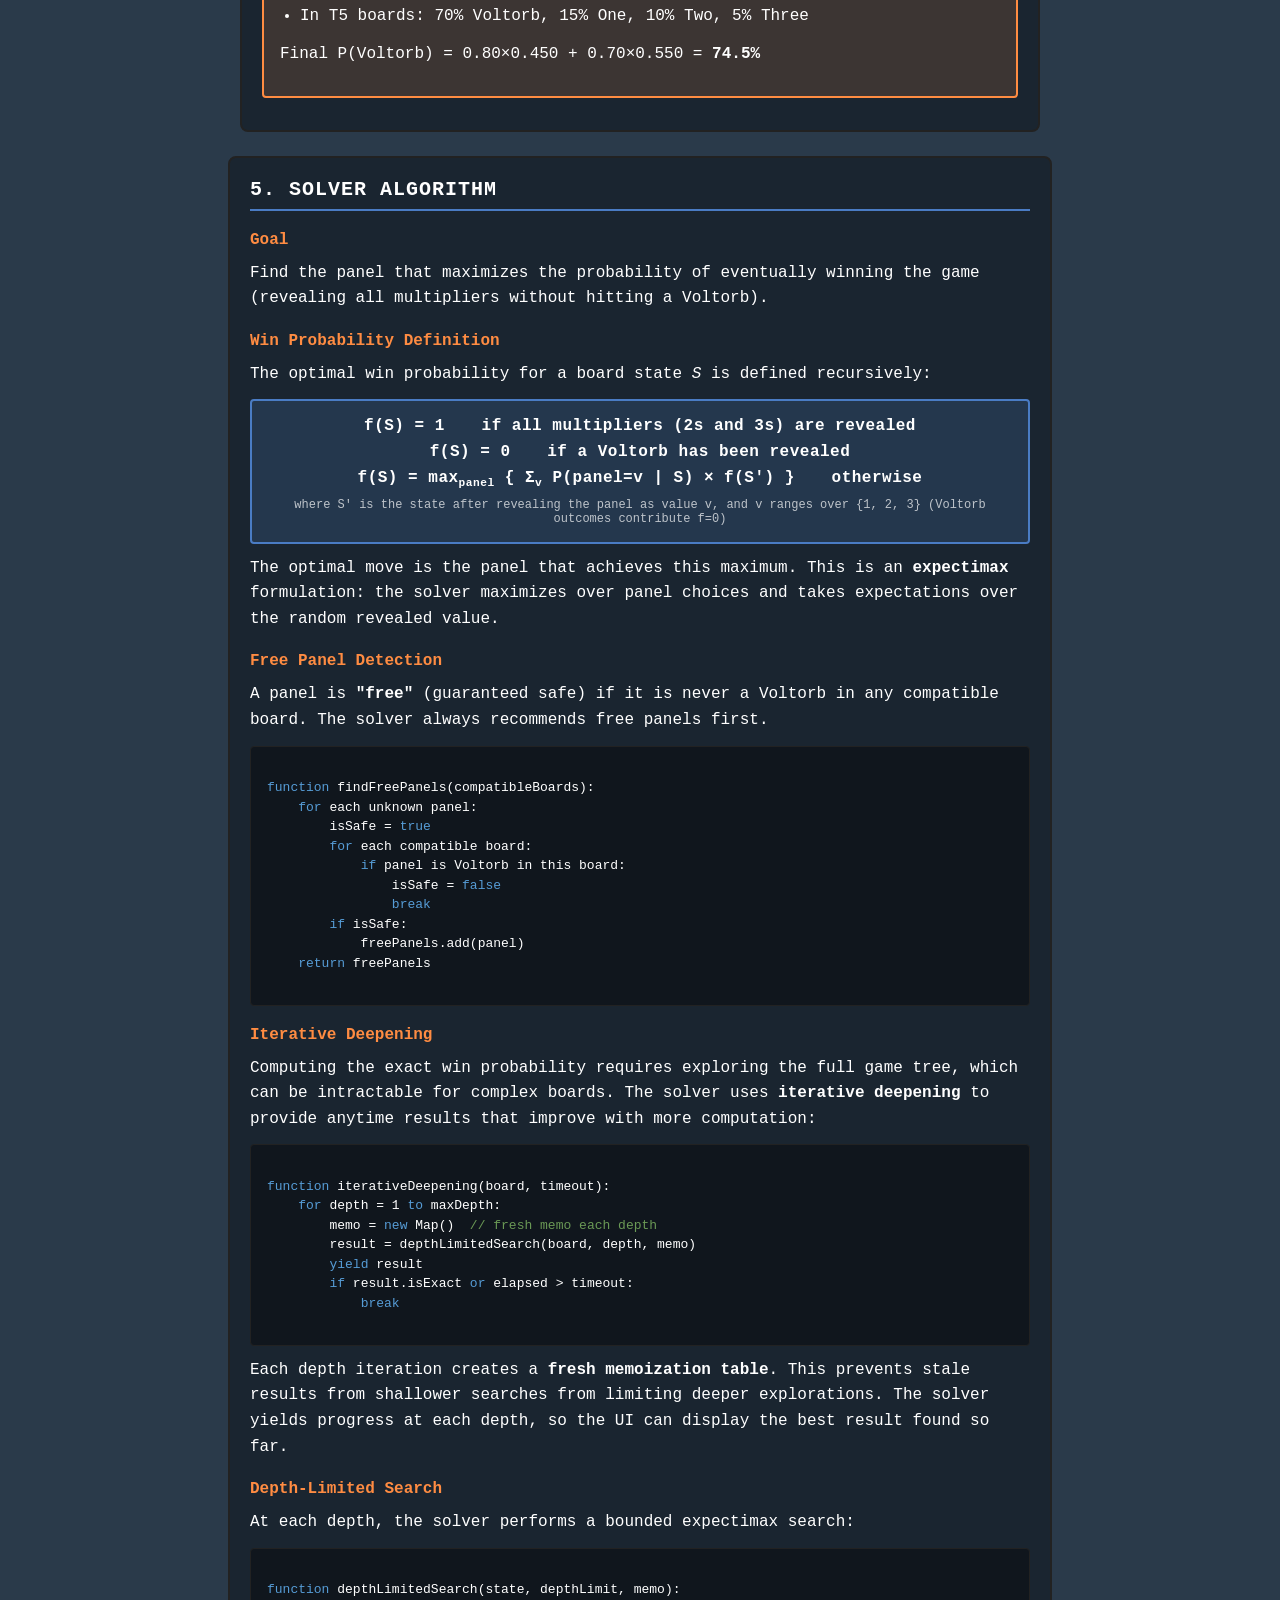
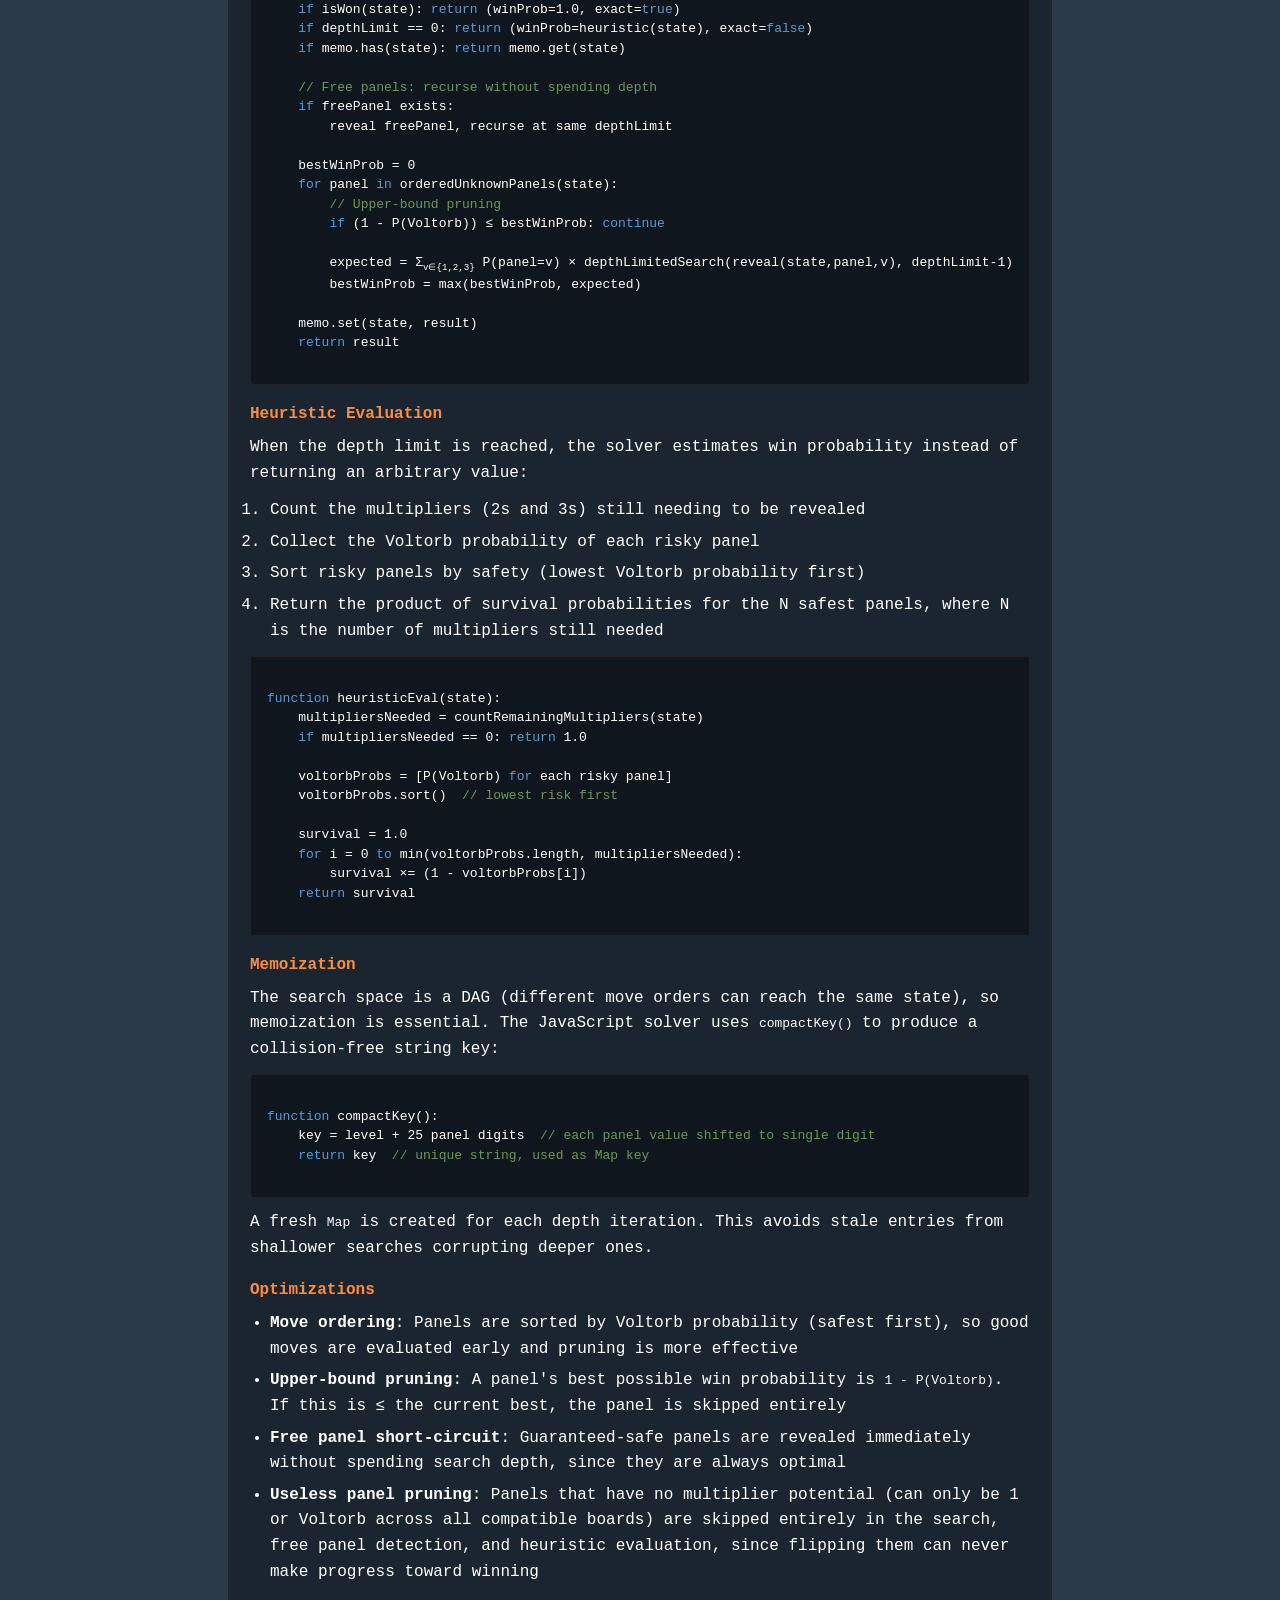
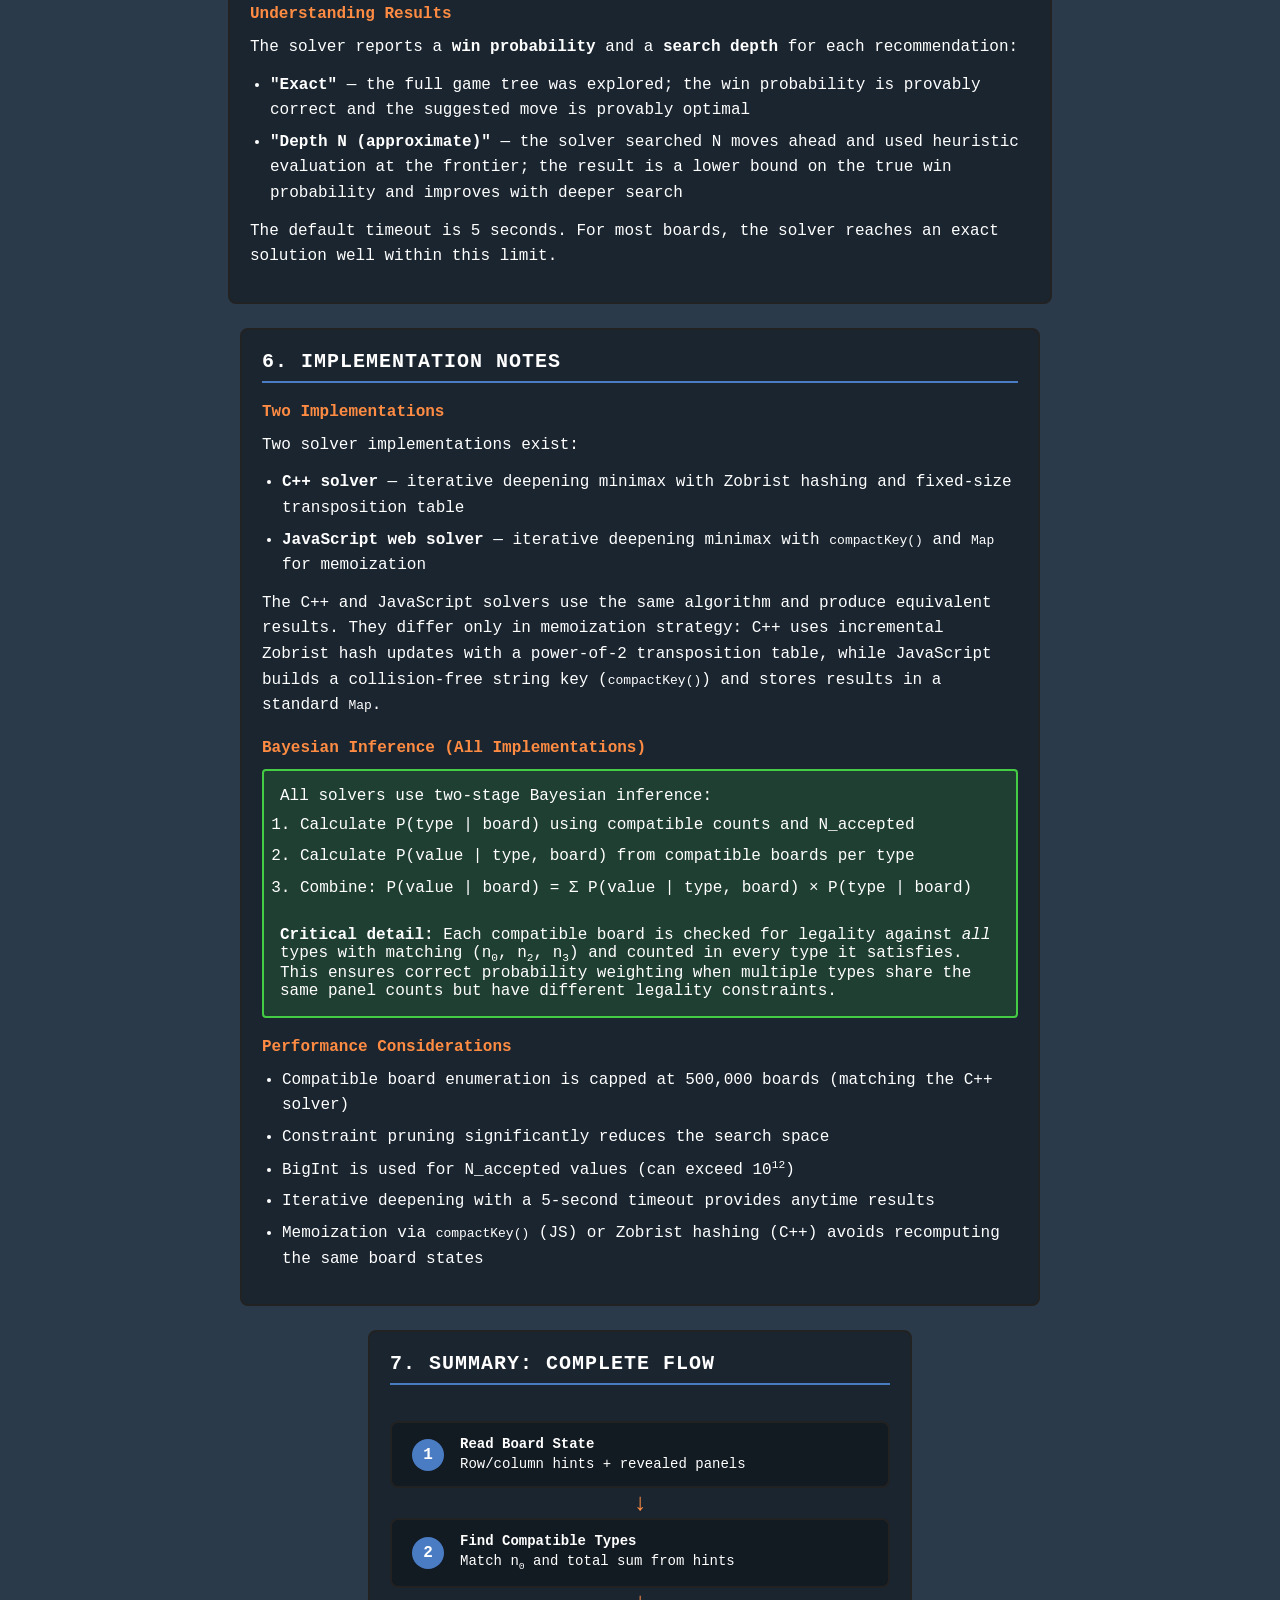
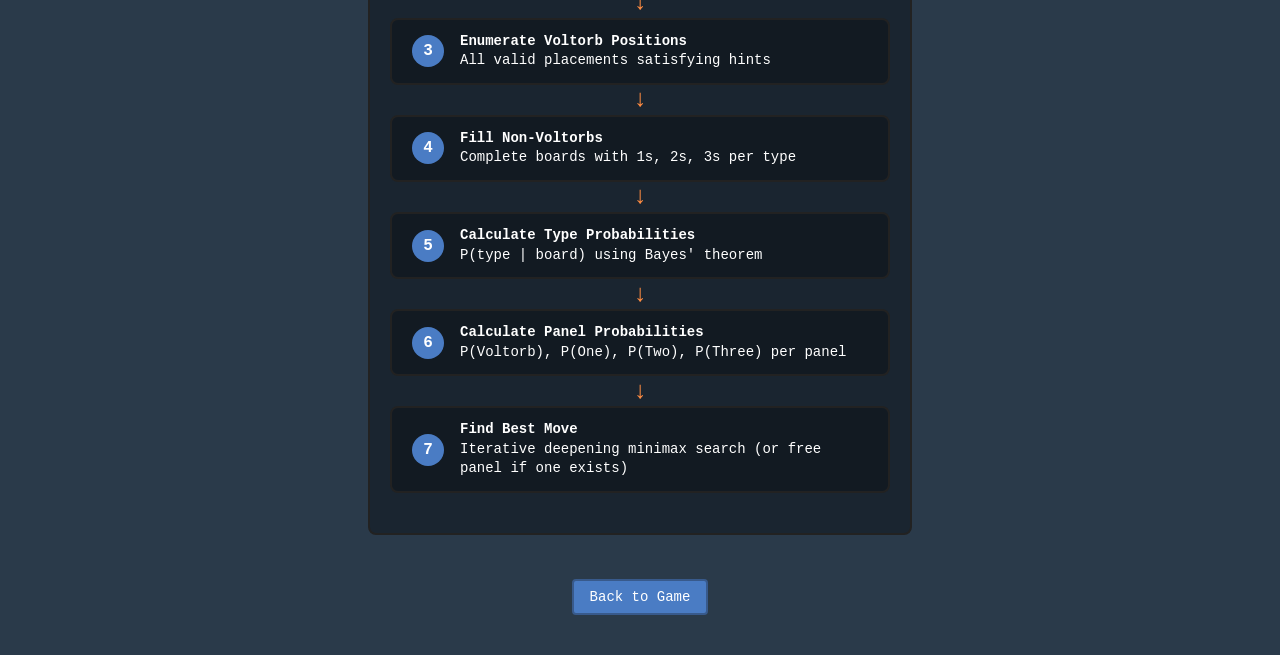
==== commit 442ec5d7: "Update algorithm.html: add useless panel pruning, fix board cap Add useless panel pruning to the Opt" ====
--- a/docs/algorithm.html
+++ b/docs/algorithm.html
@@ -418,6 +418,10 @@
                         is skipped entirely</li>
                     <li><strong>Free panel short-circuit</strong>: Guaranteed-safe panels are revealed
                         immediately without spending search depth, since they are always optimal</li>
+                    <li><strong>Useless panel pruning</strong>: Panels that have no multiplier potential
+                        (can only be 1 or Voltorb across all compatible boards) are skipped entirely
+                        in the search, free panel detection, and heuristic evaluation, since flipping
+                        them can never make progress toward winning</li>
                 </ul>
 
                 <h3>Understanding Results</h3>
@@ -476,7 +480,7 @@
 
                 <h3>Performance Considerations</h3>
                 <ul>
-                    <li>Compatible board enumeration is capped at 10,000 boards for responsiveness</li>
+                    <li>Compatible board enumeration is capped at 500,000 boards (matching the C++ solver)</li>
                     <li>Constraint pruning significantly reduces the search space</li>
                     <li>BigInt is used for N_accepted values (can exceed 10<sup>12</sup>)</li>
                     <li>Iterative deepening with a 5-second timeout provides anytime results</li>
--- a/docs/css/style.css
+++ b/docs/css/style.css
@@ -272,6 +272,17 @@
     display: block;
 }
 
+.tile .prob-text .voltorb-icon {
+    display: inline-block;
+    width: 10px;
+    height: 10px;
+    background: radial-gradient(circle at 30% 30%, var(--voltorb-white) 0%, var(--voltorb-white) 45%, var(--voltorb-red) 50%);
+    border-radius: 50%;
+    border: 1px solid var(--border-color);
+    vertical-align: middle;
+    margin-right: 2px;
+}
+
 /* Column Hints */
 .col-hints {
     display: grid;
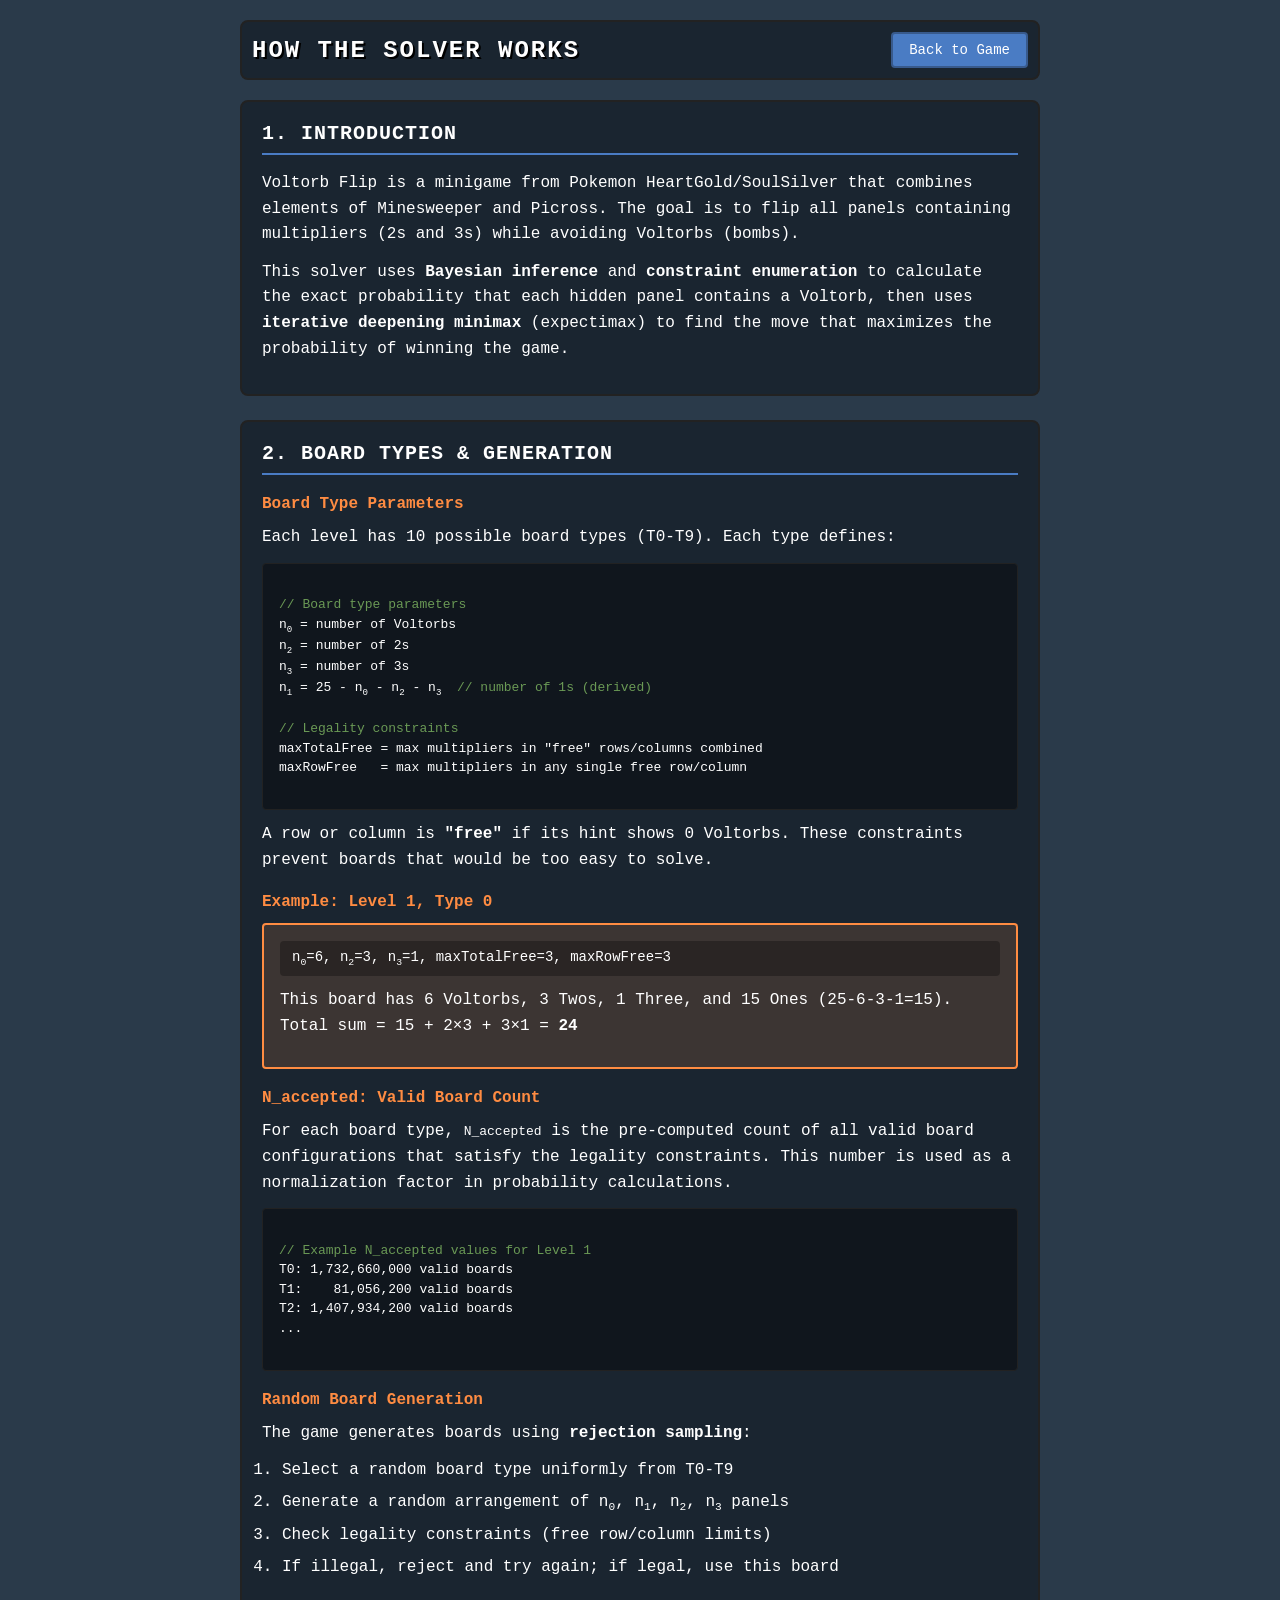
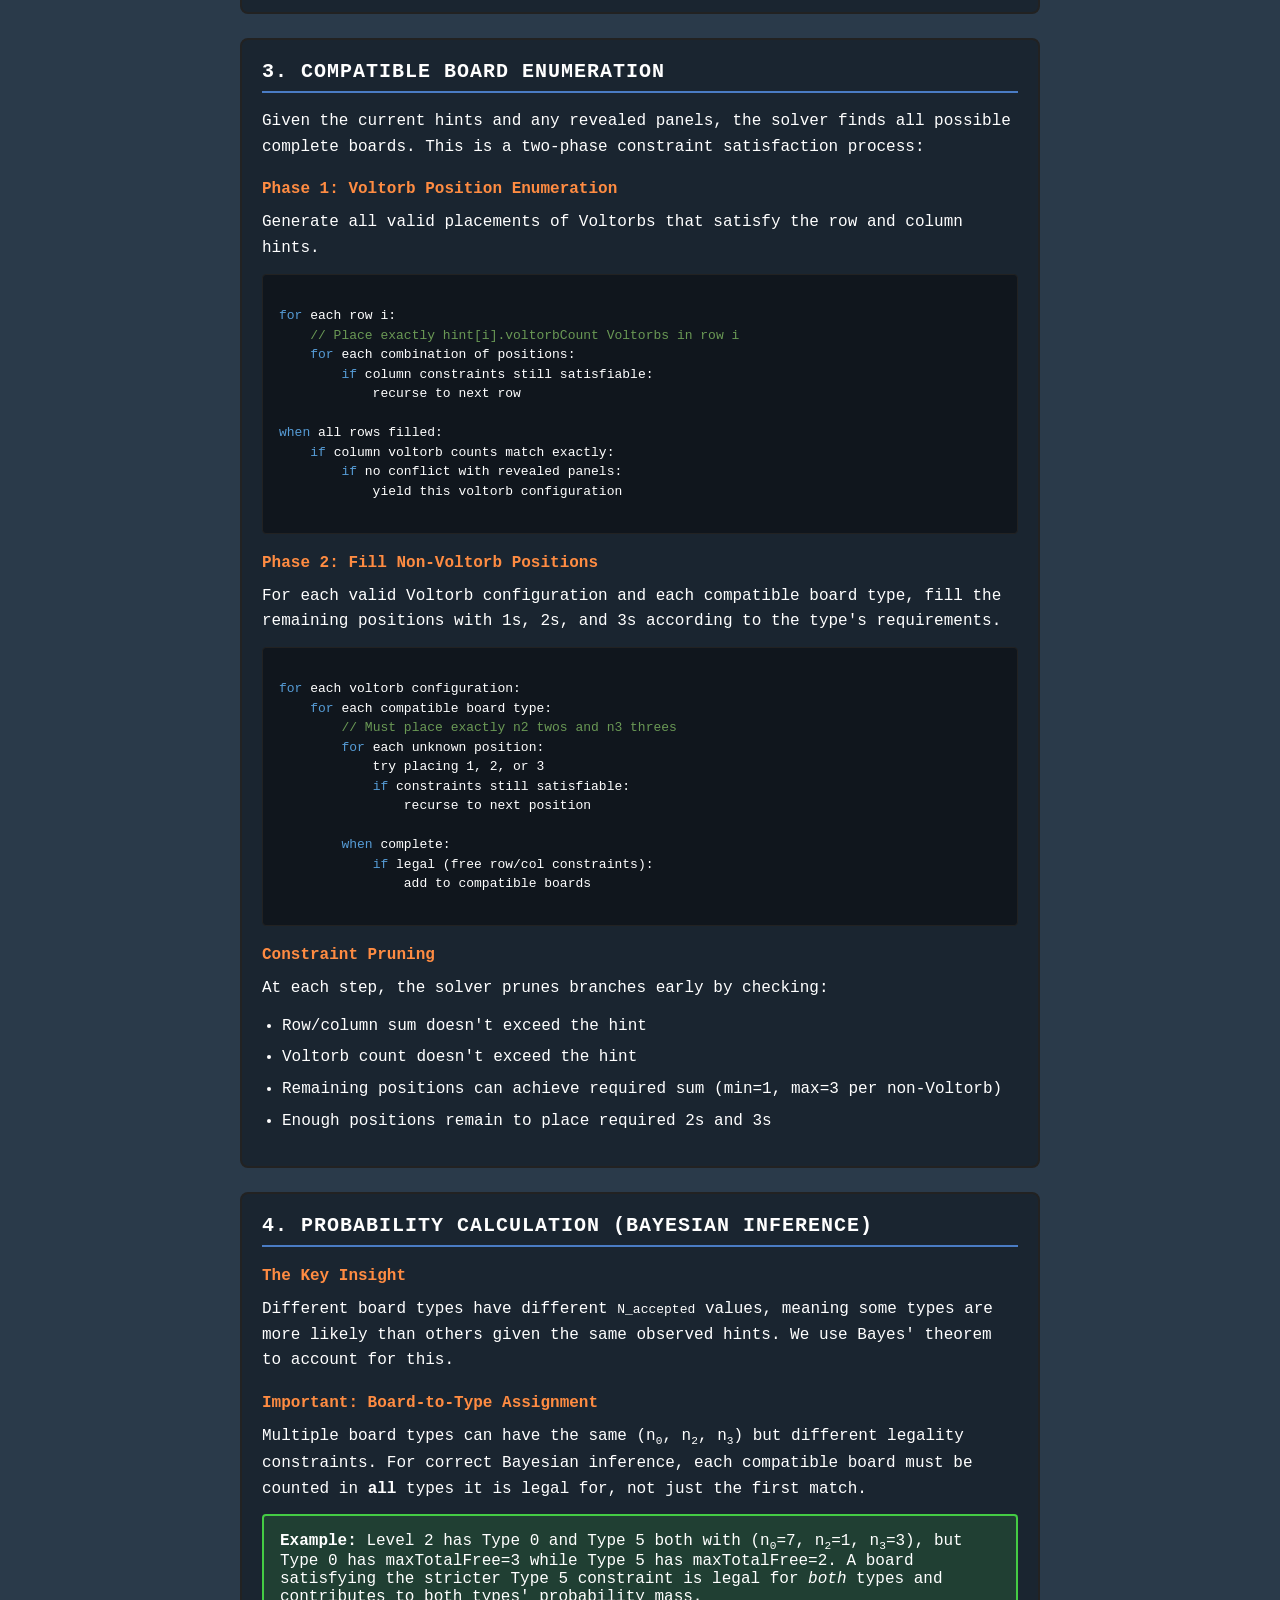
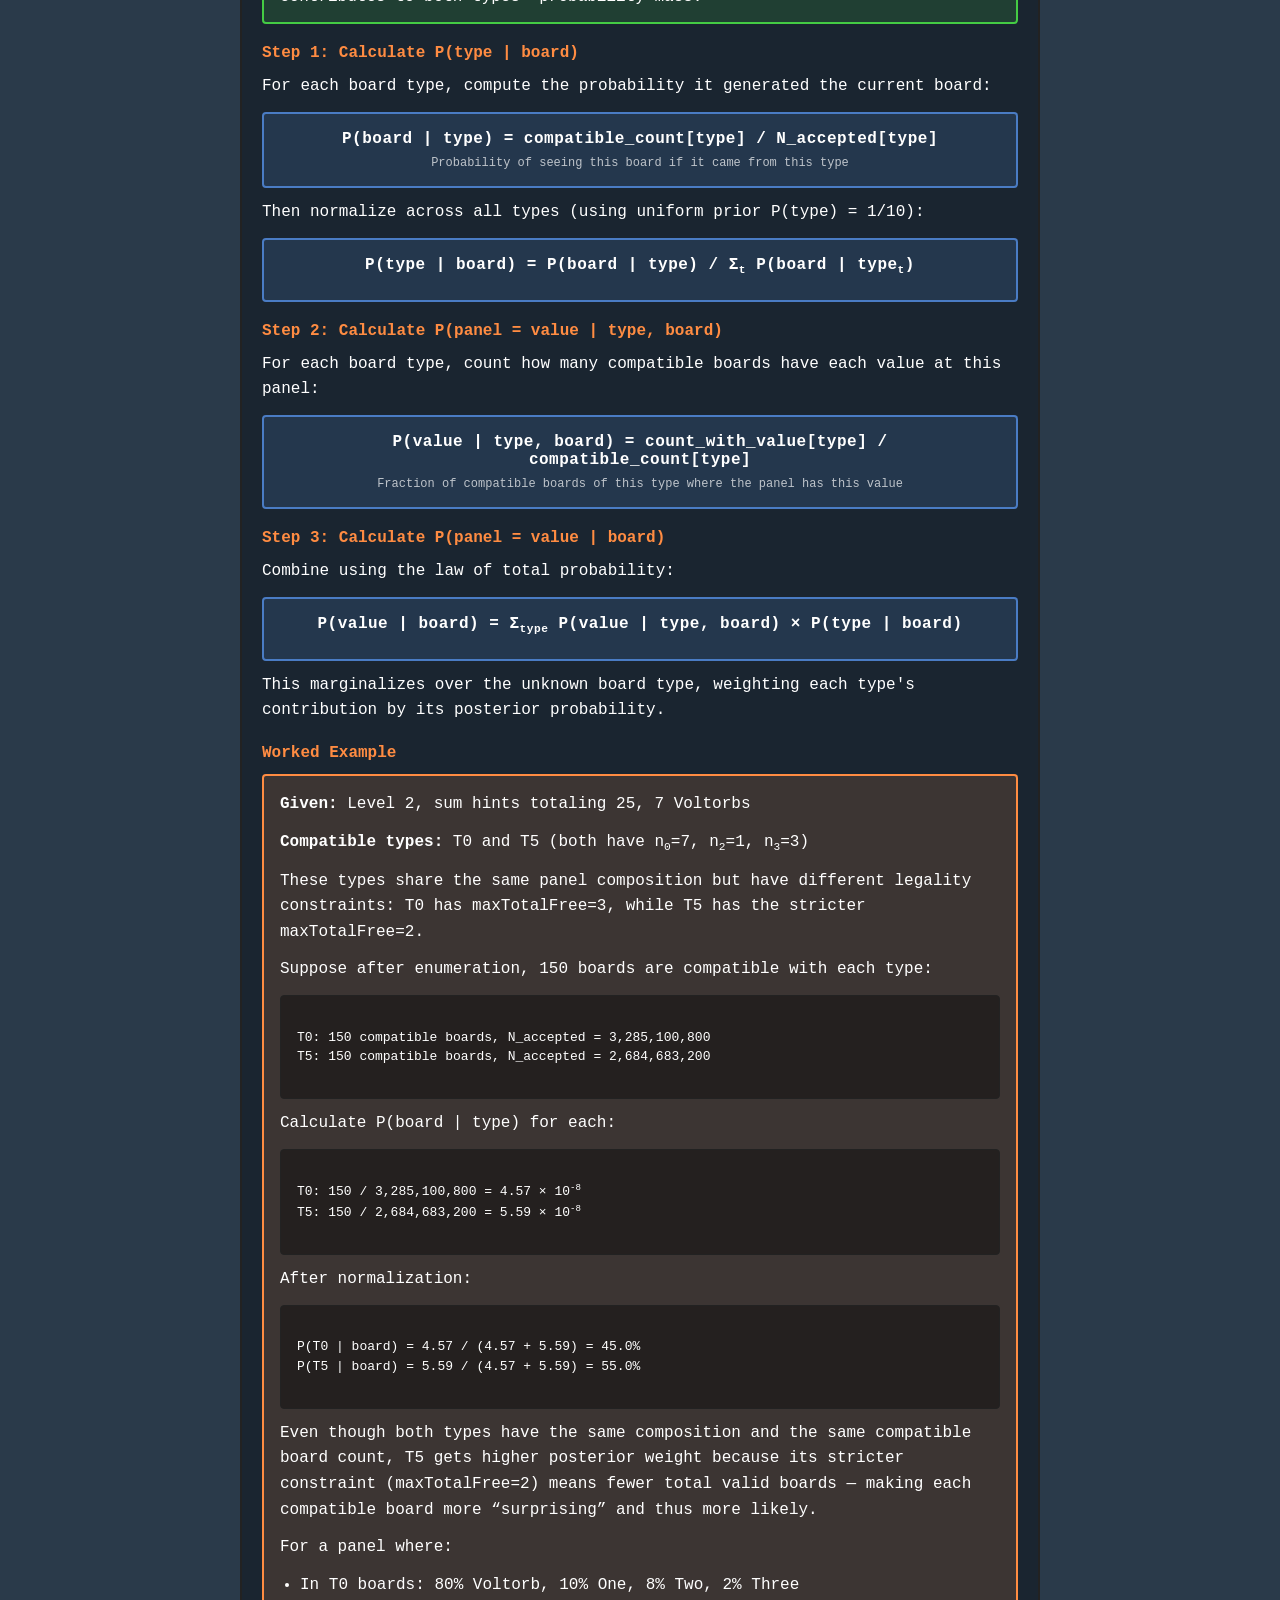
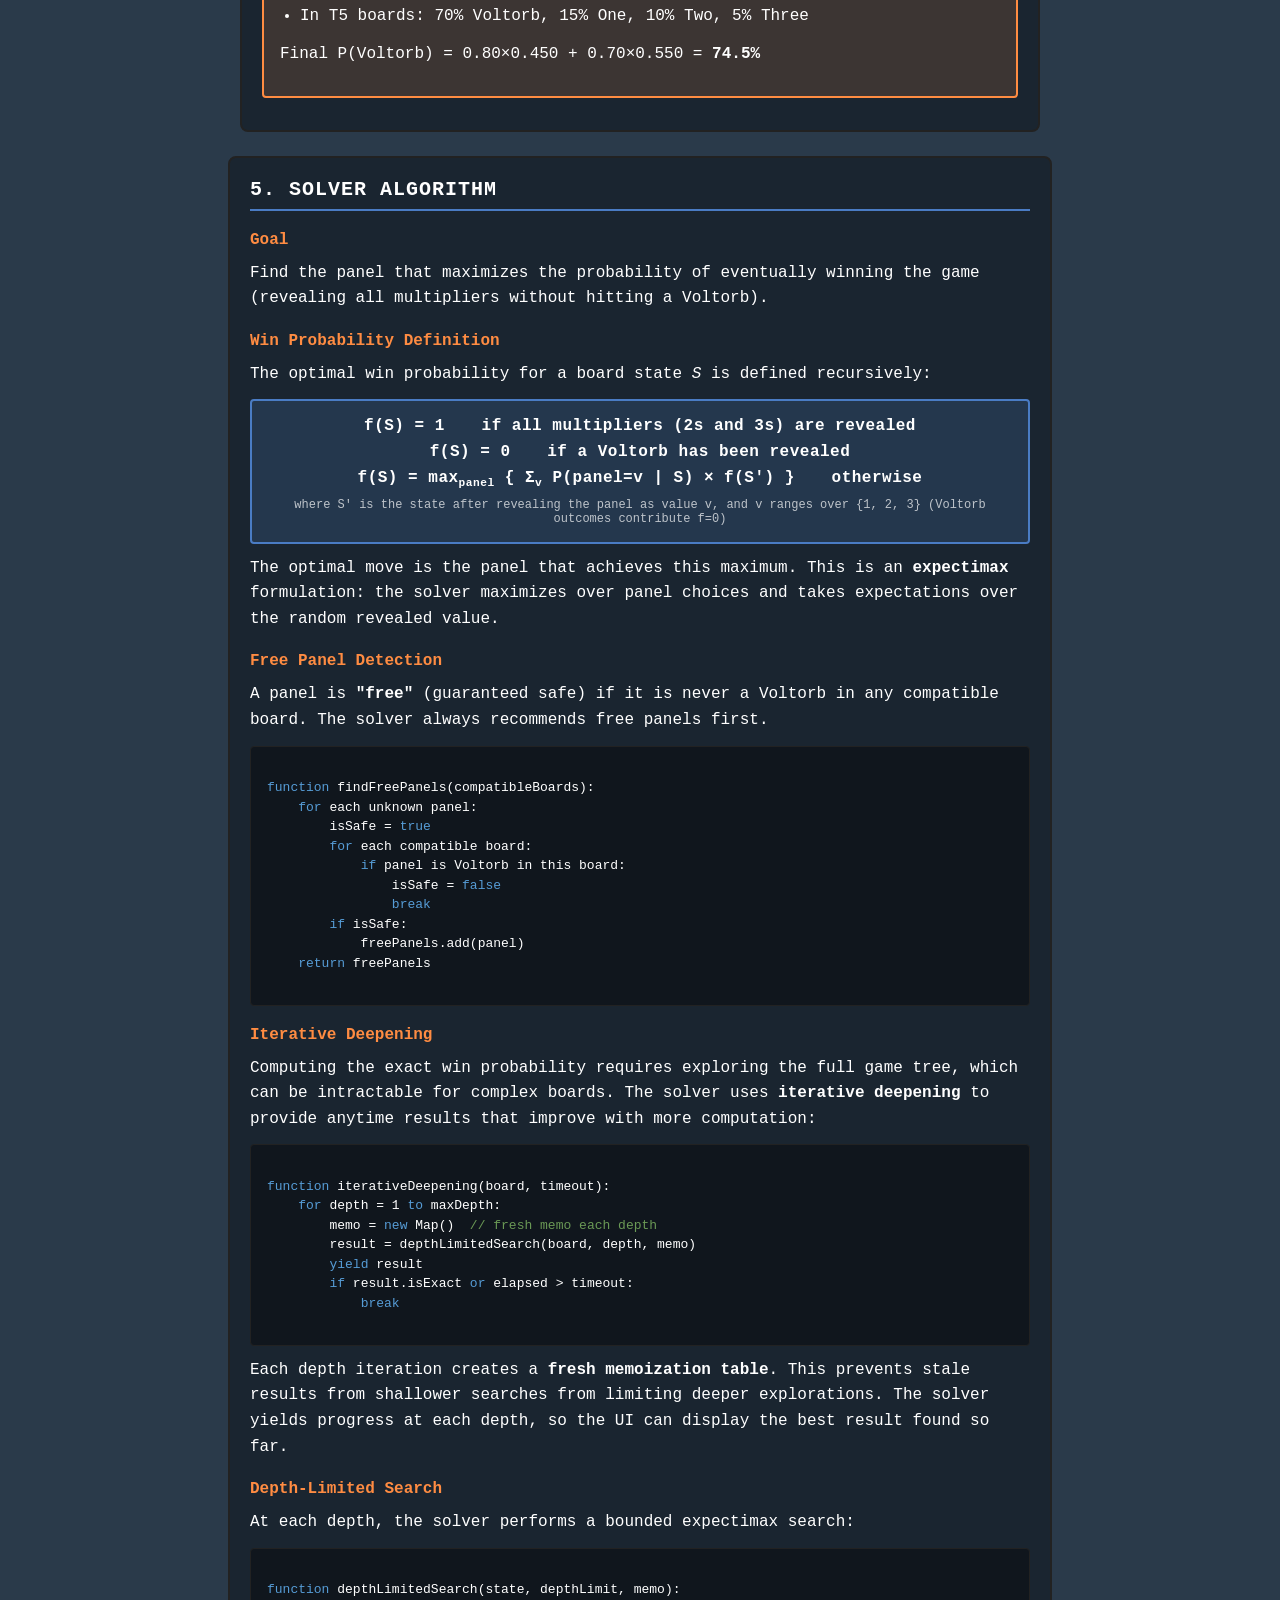
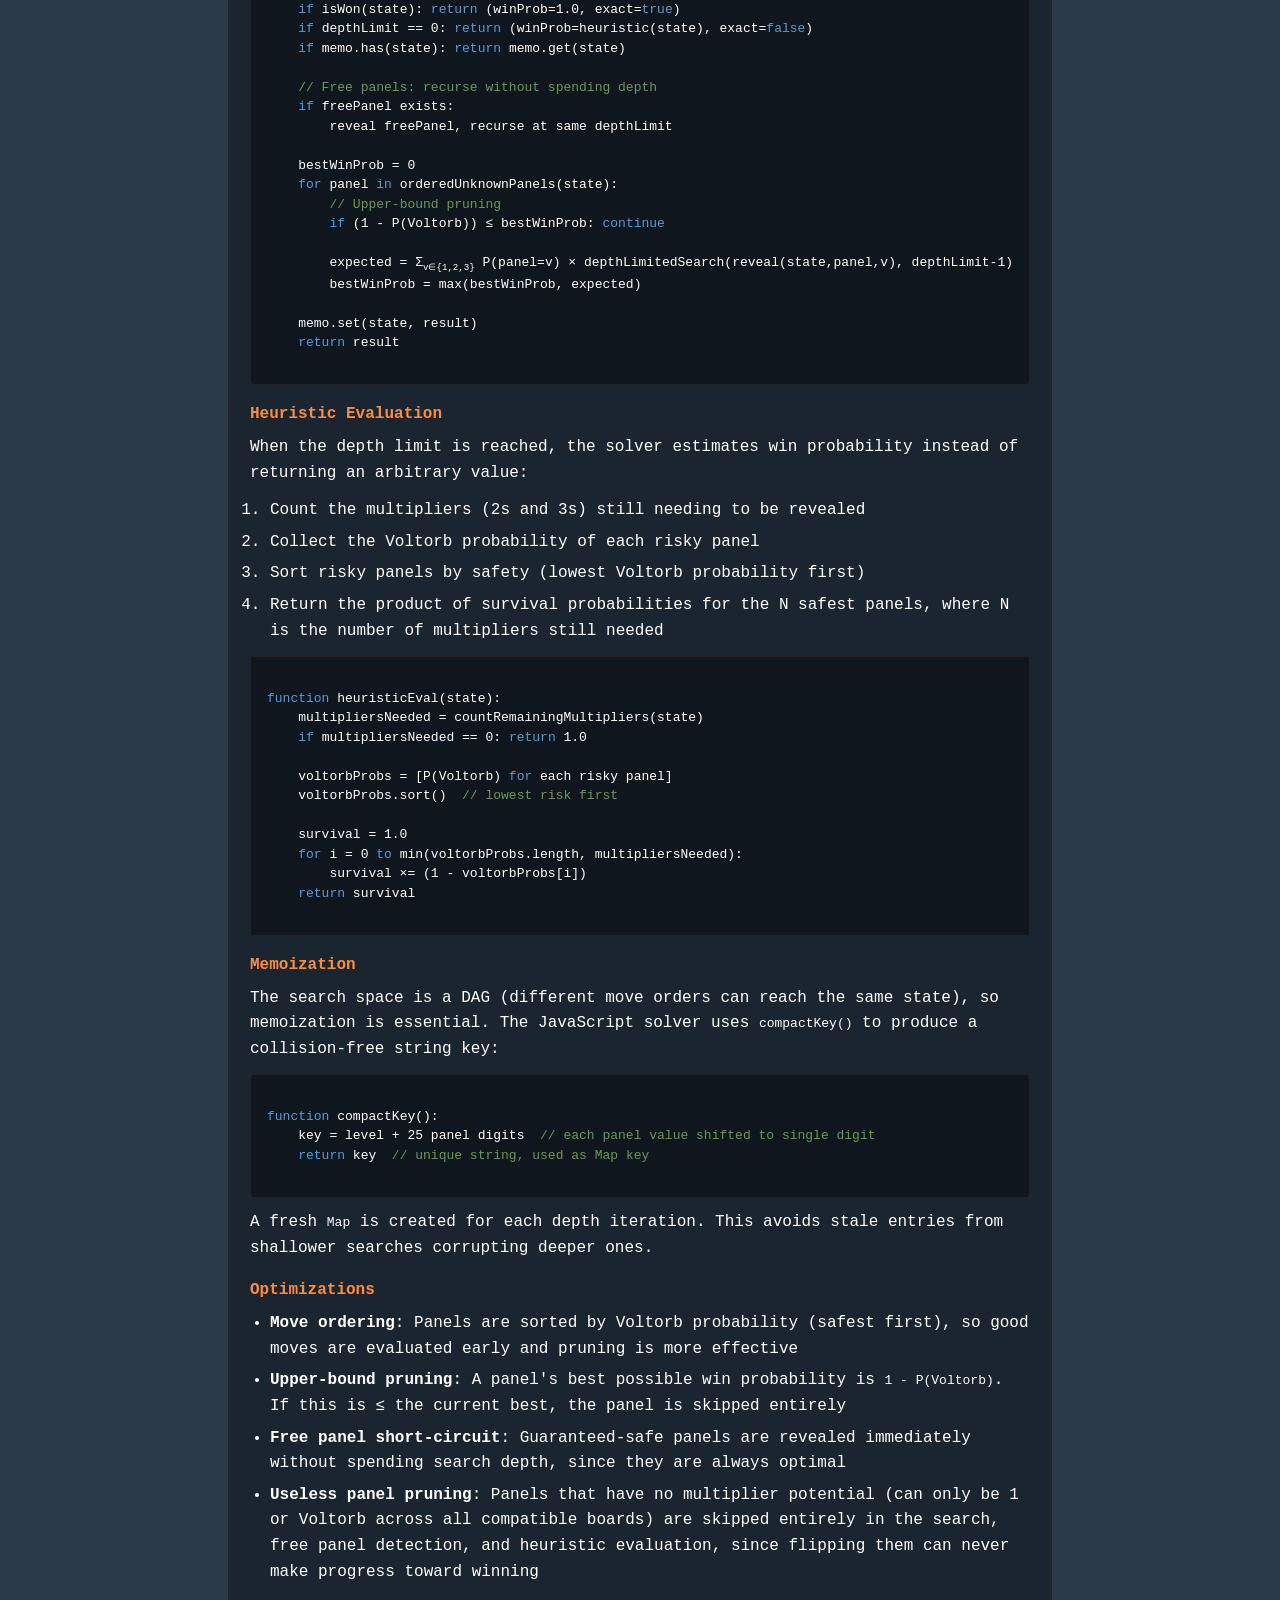
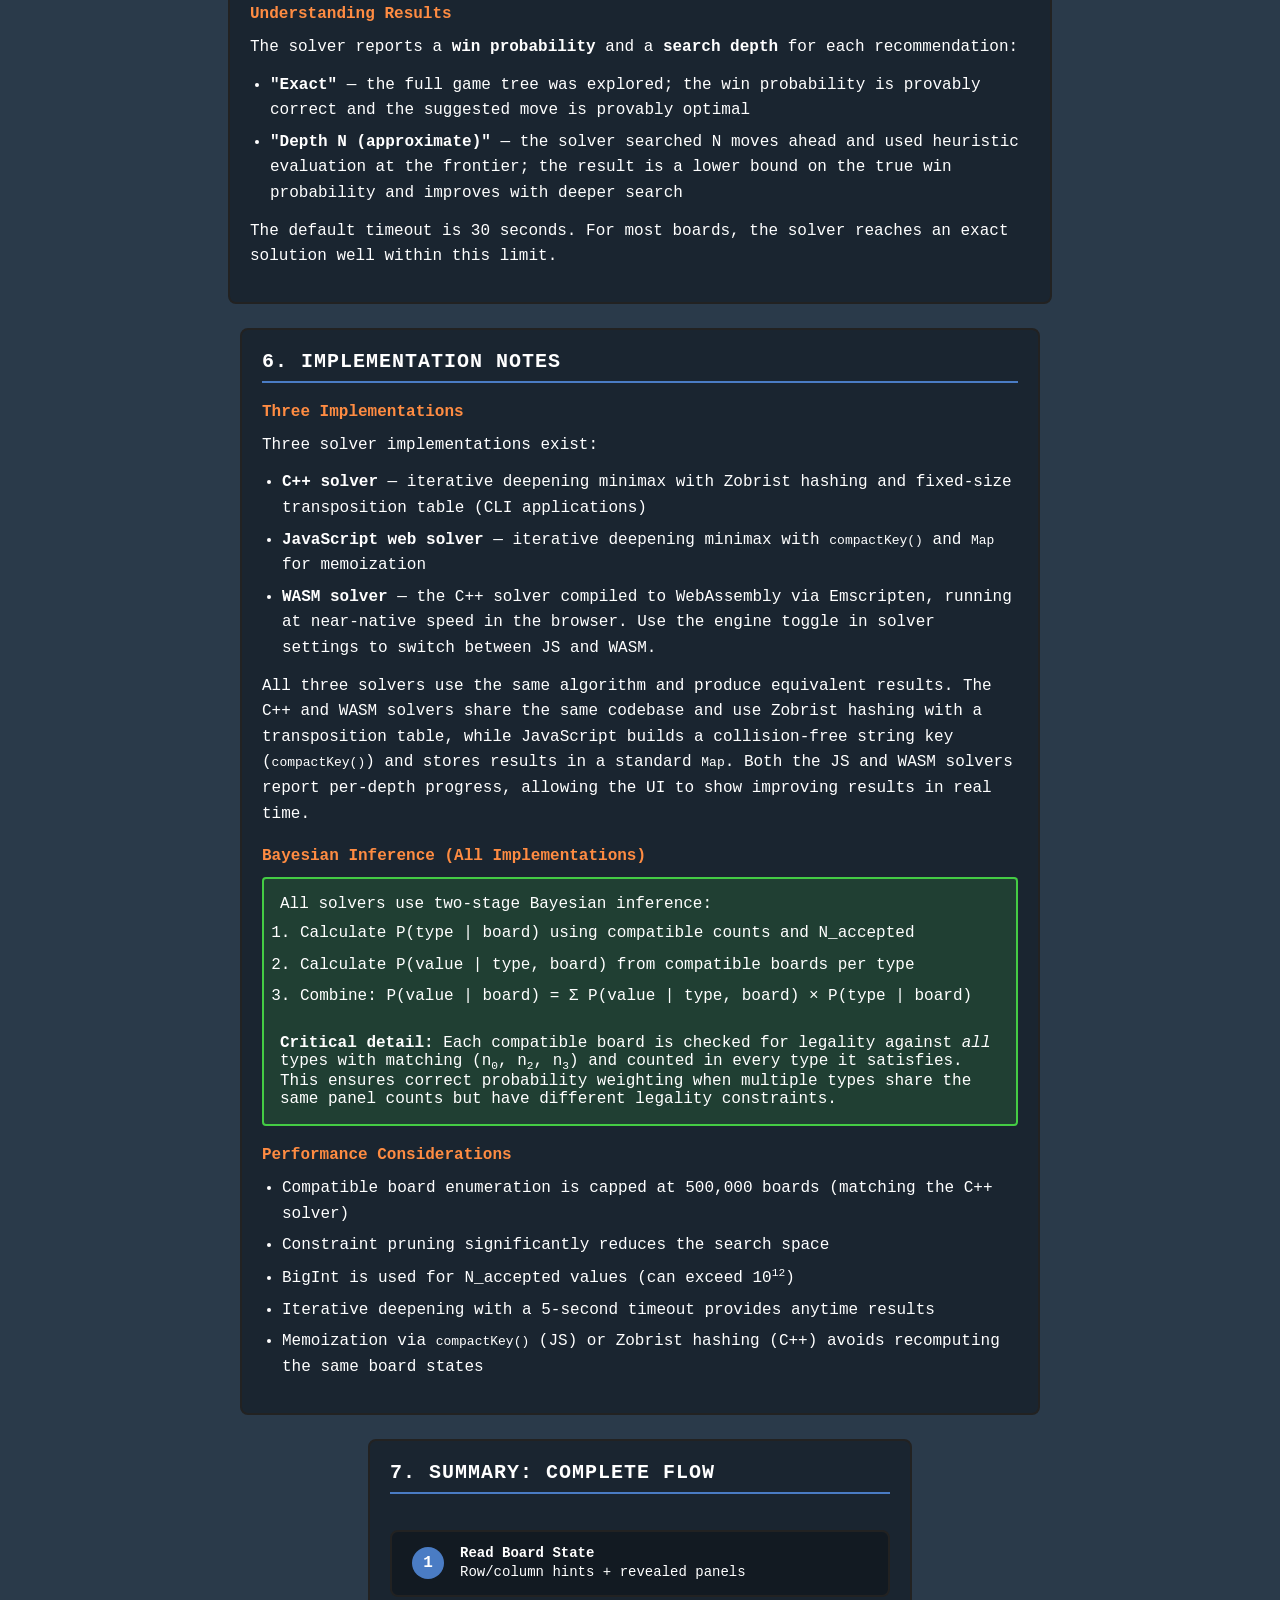
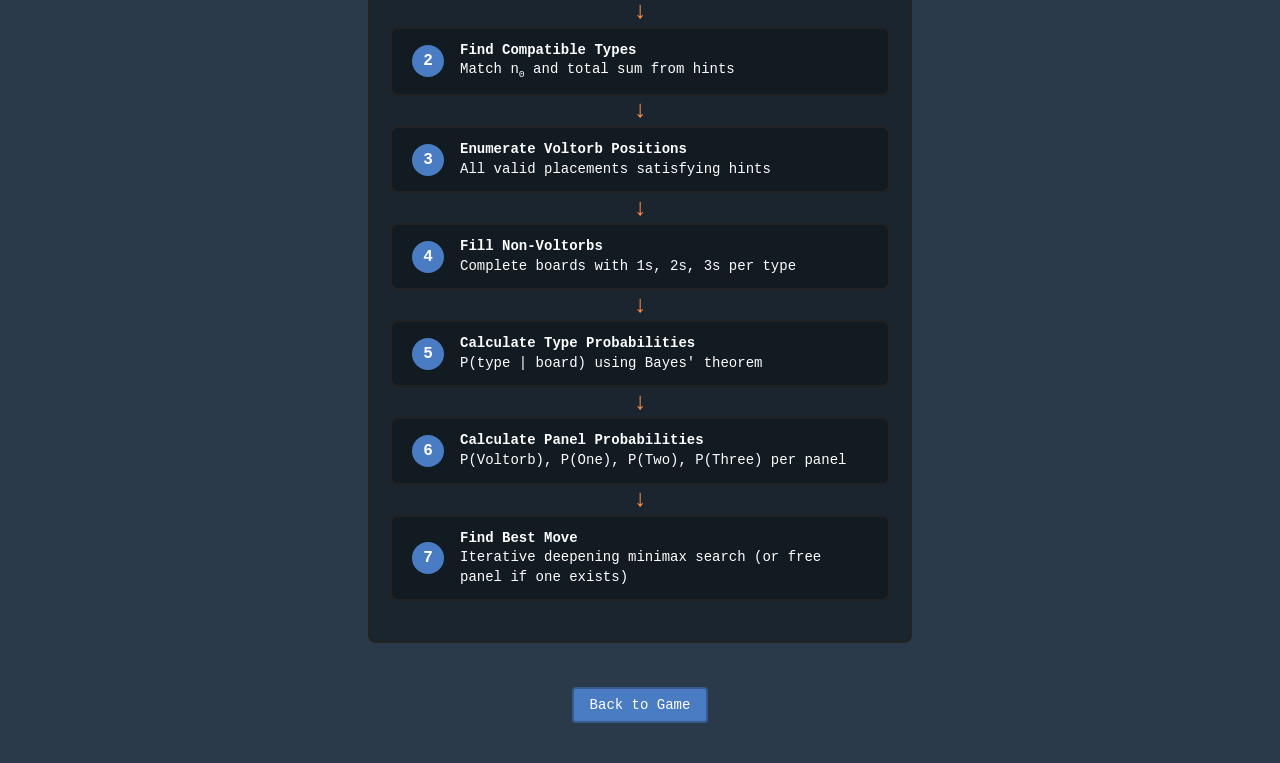
==== commit 47f67890: "Add WASM per-depth progress callbacks and update documentation WASM solver now reports progressive u" ====
--- a/docs/algorithm.html
+++ b/docs/algorithm.html
@@ -437,7 +437,7 @@
                         lower bound on the true win probability and improves with deeper search</li>
                 </ul>
                 <p>
-                    The default timeout is 5 seconds. For most boards, the solver reaches an
+                    The default timeout is 30 seconds. For most boards, the solver reaches an
                     exact solution well within this limit.
                 </p>
             </section>
@@ -446,21 +446,26 @@
             <section class="docs-section">
                 <h2>6. Implementation Notes</h2>
 
-                <h3>Two Implementations</h3>
-                <p>
-                    Two solver implementations exist:
+                <h3>Three Implementations</h3>
+                <p>
+                    Three solver implementations exist:
                 </p>
                 <ul>
                     <li><strong>C++ solver</strong> &mdash; iterative deepening minimax with Zobrist hashing
-                        and fixed-size transposition table</li>
+                        and fixed-size transposition table (CLI applications)</li>
                     <li><strong>JavaScript web solver</strong> &mdash; iterative deepening minimax with
                         <code>compactKey()</code> and <code>Map</code> for memoization</li>
+                    <li><strong>WASM solver</strong> &mdash; the C++ solver compiled to WebAssembly via
+                        Emscripten, running at near-native speed in the browser. Use the engine toggle
+                        in solver settings to switch between JS and WASM.</li>
                 </ul>
                 <p>
-                    The C++ and JavaScript solvers use the same algorithm and produce equivalent results.
-                    They differ only in memoization strategy: C++ uses incremental Zobrist hash updates
-                    with a power-of-2 transposition table, while JavaScript builds a collision-free string
+                    All three solvers use the same algorithm and produce equivalent results.
+                    The C++ and WASM solvers share the same codebase and use Zobrist hashing with a
+                    transposition table, while JavaScript builds a collision-free string
                     key (<code>compactKey()</code>) and stores results in a standard <code>Map</code>.
+                    Both the JS and WASM solvers report per-depth progress, allowing the UI to show
+                    improving results in real time.
                 </p>
 
                 <h3>Bayesian Inference (All Implementations)</h3>
--- a/docs/css/style.css
+++ b/docs/css/style.css
@@ -376,19 +376,19 @@
 }
 
 .solver-panel-center {
+    display: flex;
+    flex-direction: column;
+    gap: 10px;
+    min-width: 180px;
+}
+
+.solver-panel-right {
     flex: 1;
     min-width: 200px;
     max-width: 300px;
     background: rgba(0, 0, 0, 0.2);
     padding: 10px;
     border-radius: 4px;
-}
-
-.solver-panel-right {
-    display: flex;
-    flex-direction: column;
-    gap: 10px;
-    min-width: 180px;
 }
 
 .solve-buttons {
@@ -506,8 +506,52 @@
     border-radius: 4px;
 }
 
+#timeoutSelect {
+    padding: 4px 6px;
+    font-family: inherit;
+    font-size: 11px;
+    background: var(--bg-color);
+    color: var(--text-color);
+    border: 2px solid var(--border-color);
+    border-radius: 4px;
+}
+
+.solver-settings-row {
+    display: flex;
+    align-items: center;
+    gap: 6px;
+}
+
+.backend-toggle {
+    display: flex;
+    align-items: center;
+    gap: 6px;
+    flex-wrap: wrap;
+}
+
+.wasm-status {
+    font-size: 10px;
+    padding: 2px 6px;
+    border-radius: 3px;
+}
+
+.wasm-status.loading {
+    background: var(--medium-risk-color);
+    color: #000;
+}
+
+.wasm-status.ready {
+    background: var(--safe-color);
+    color: #000;
+}
+
+.wasm-status.error {
+    background: var(--high-risk-color);
+    color: #fff;
+}
+
 /* Win Probability */
-.win-prob-label, .suggestion-label, .stats-label, .legend-title {
+.win-prob-label, .suggestion-label, .legend-title {
     font-size: 12px;
     margin-bottom: 6px;
     text-transform: uppercase;
@@ -687,13 +731,6 @@
     color: rgba(255, 255, 255, 0.8);
 }
 
-/* Stats */
-.stats-row {
-    display: flex;
-    justify-content: space-between;
-    font-size: 14px;
-    margin-bottom: 4px;
-}
 
 /* Legend */
 .legend-section {
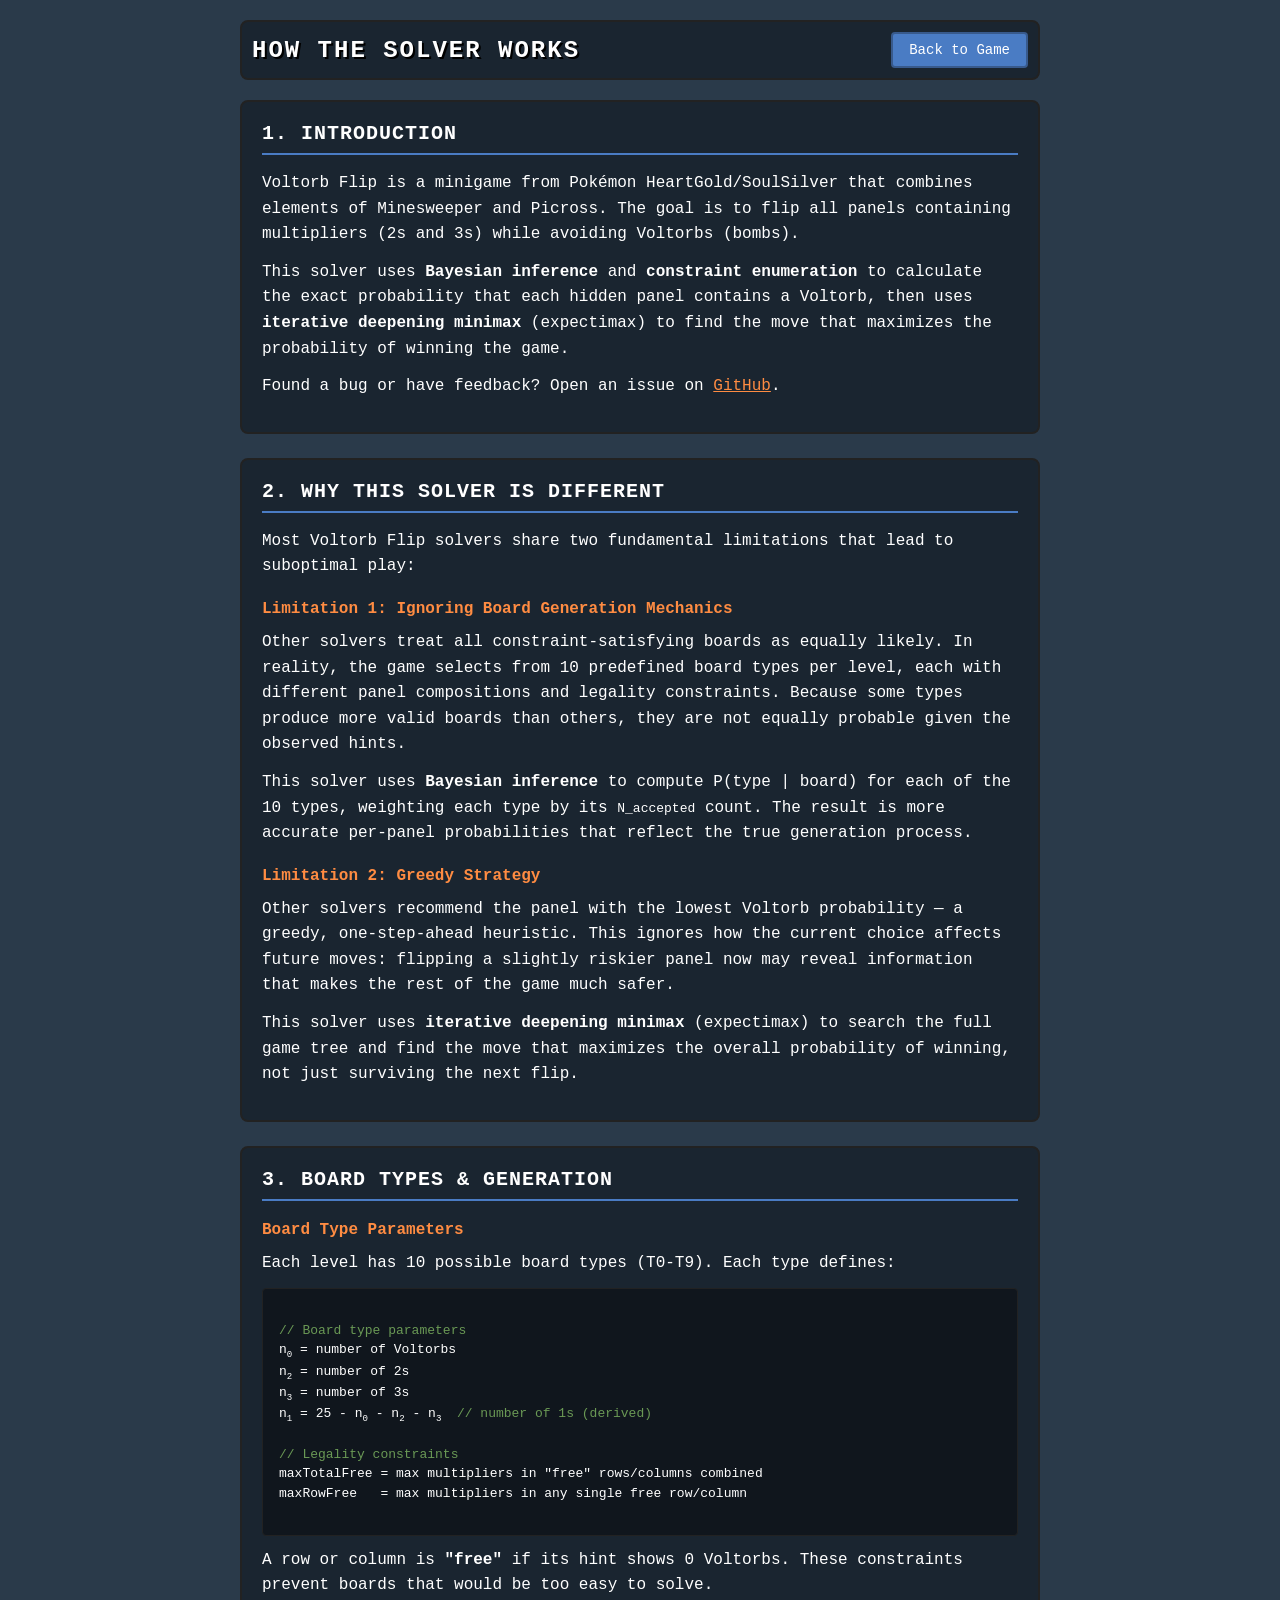
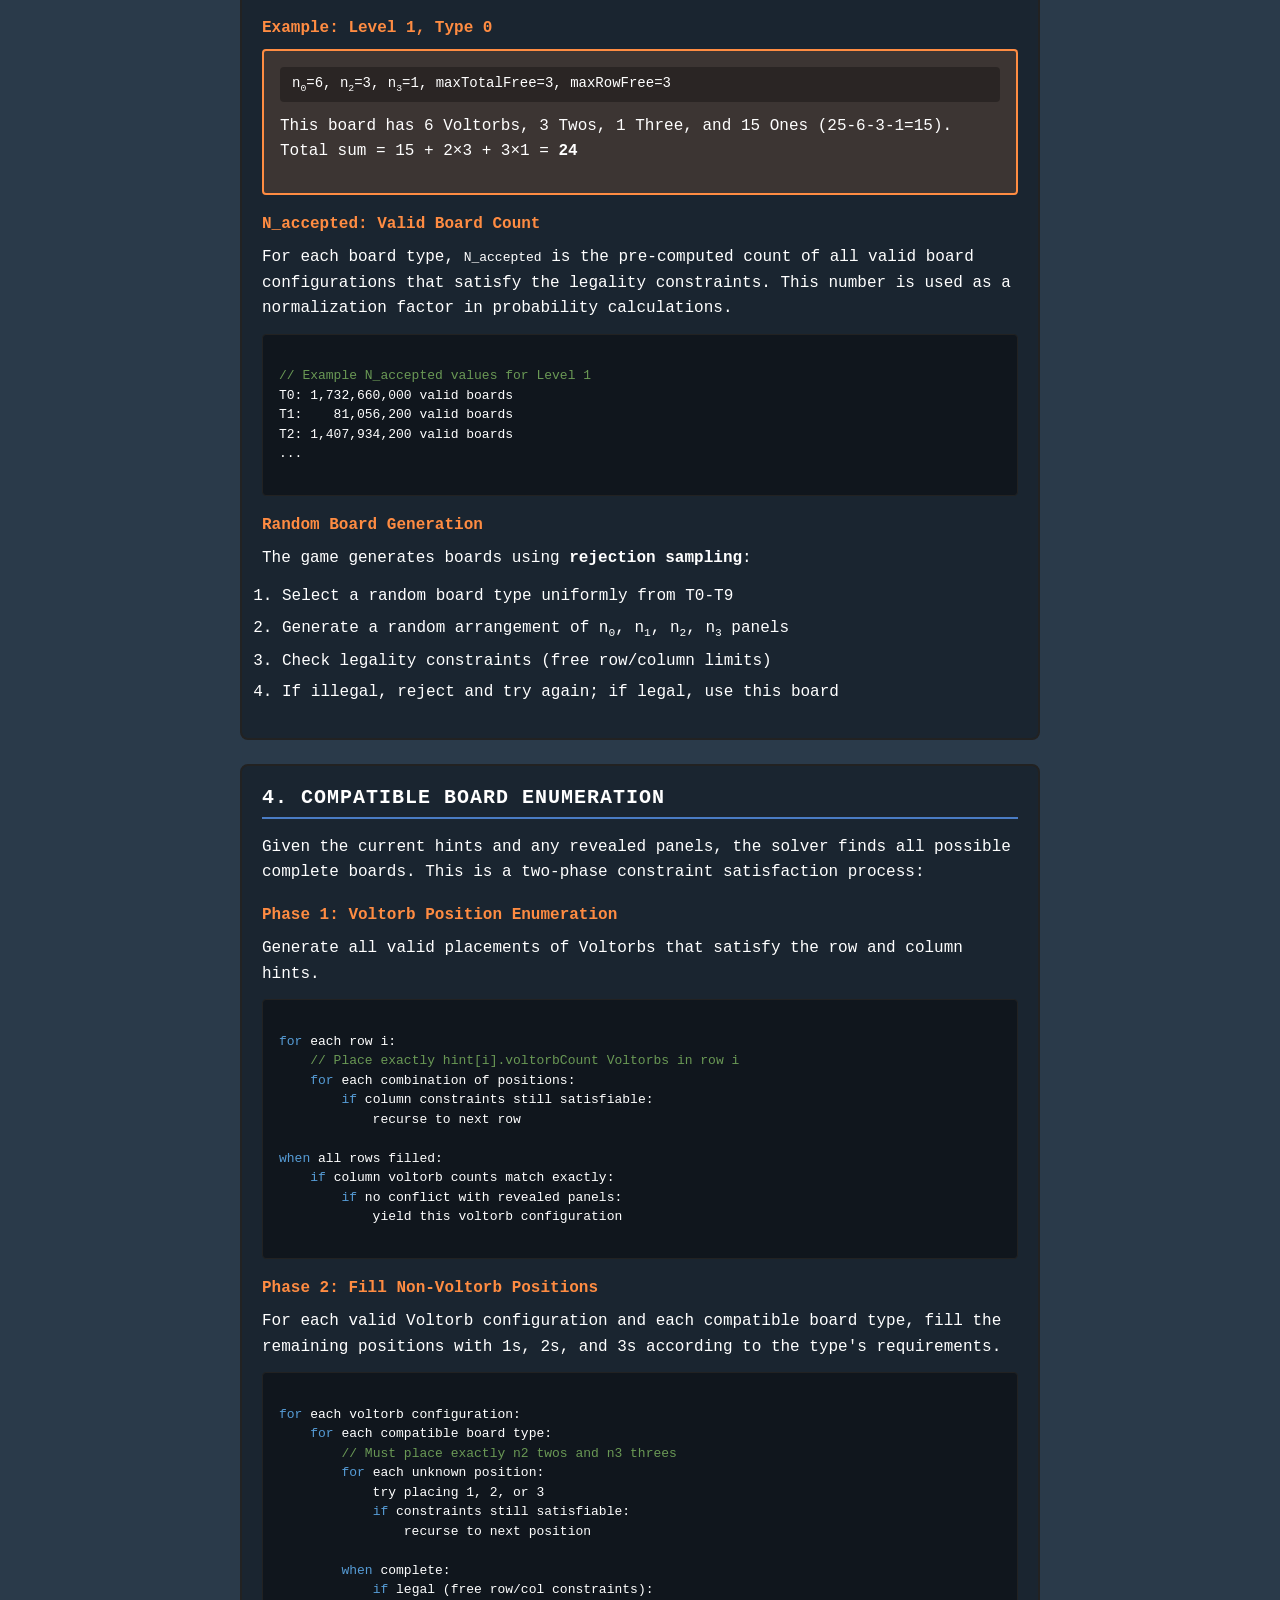
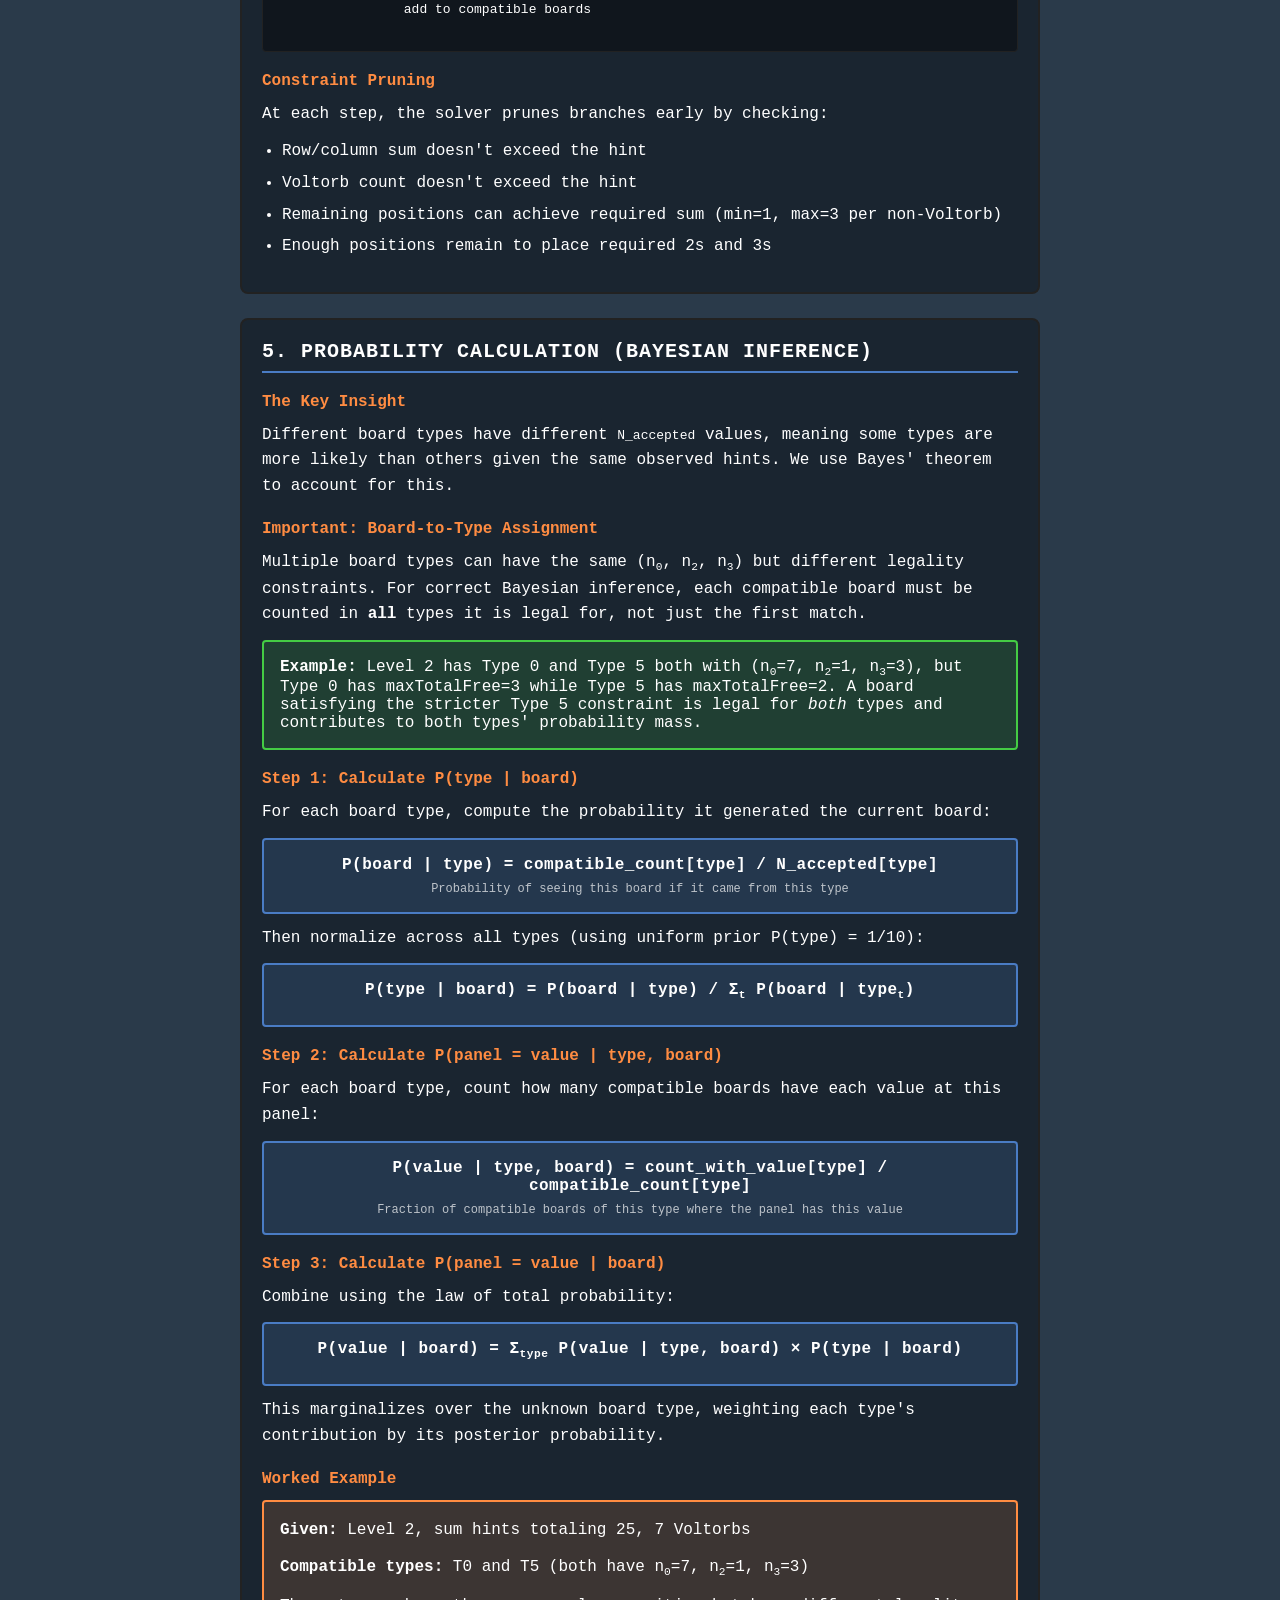
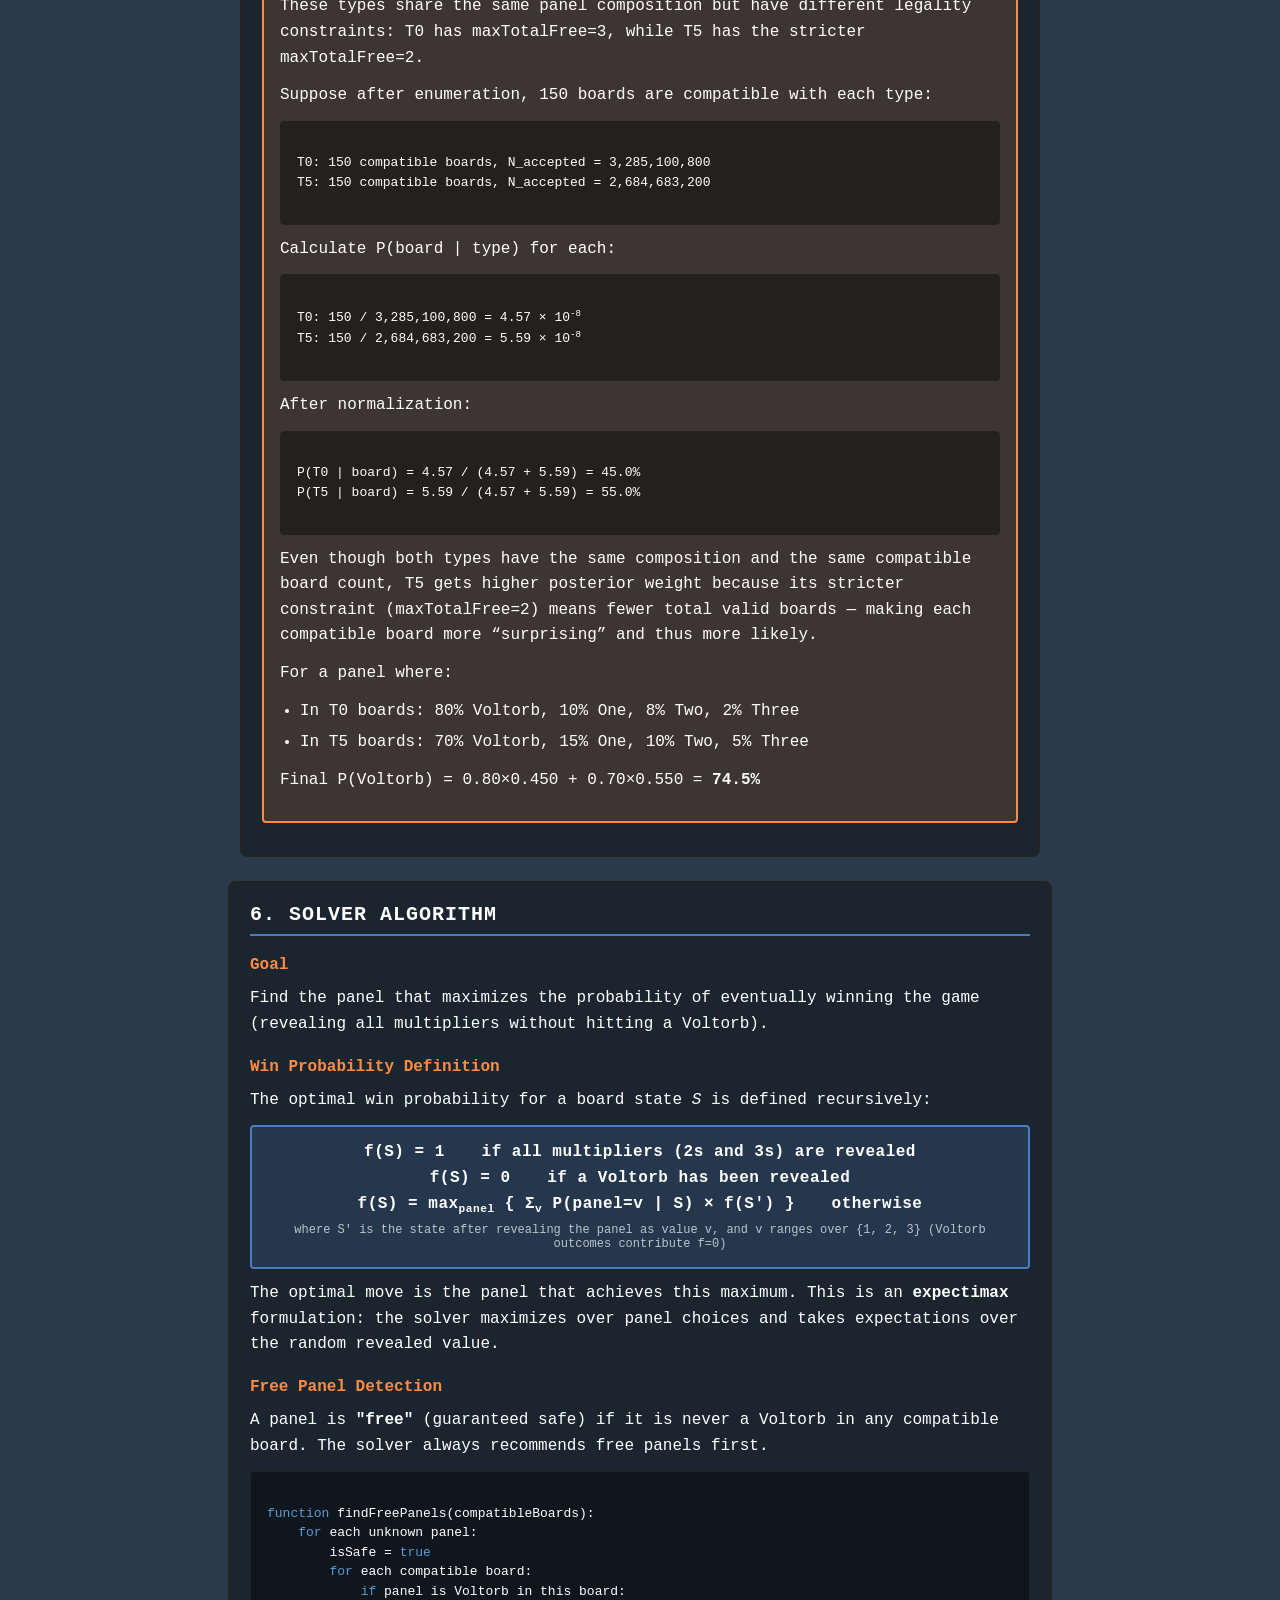
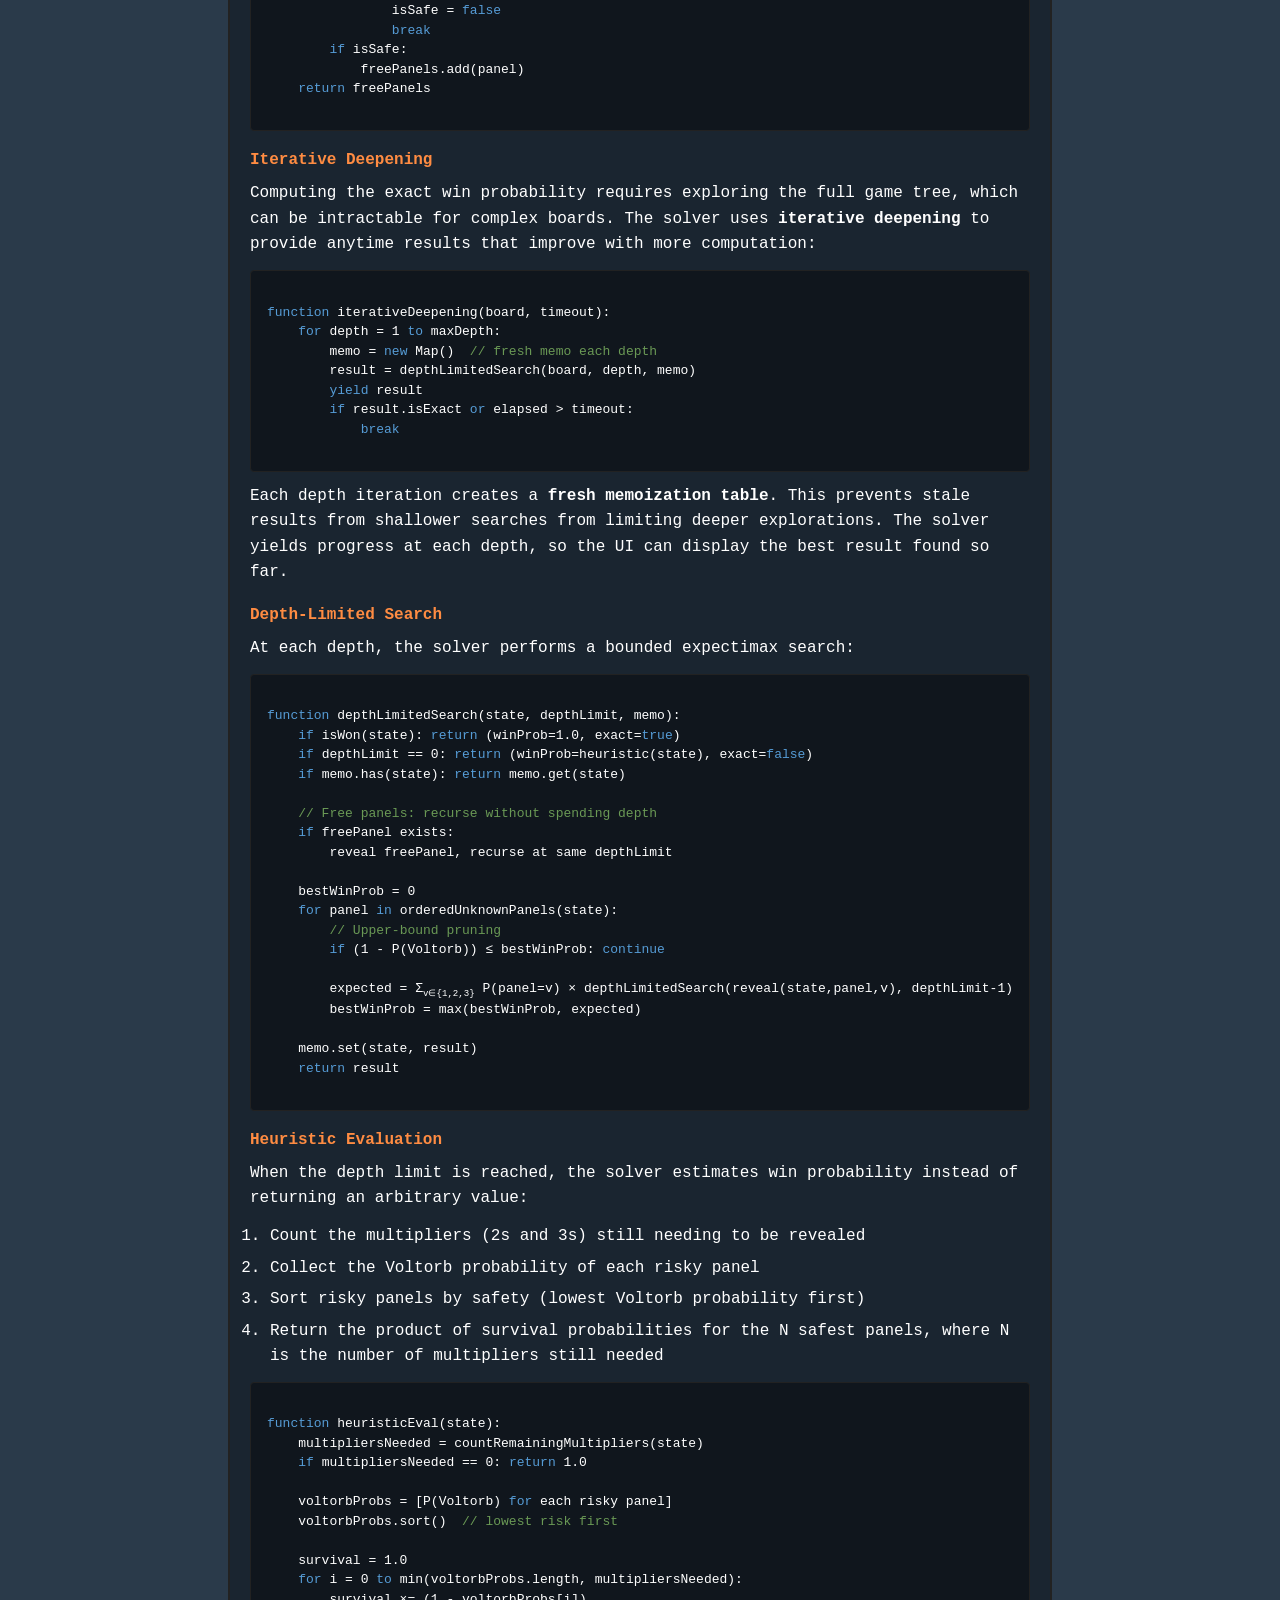
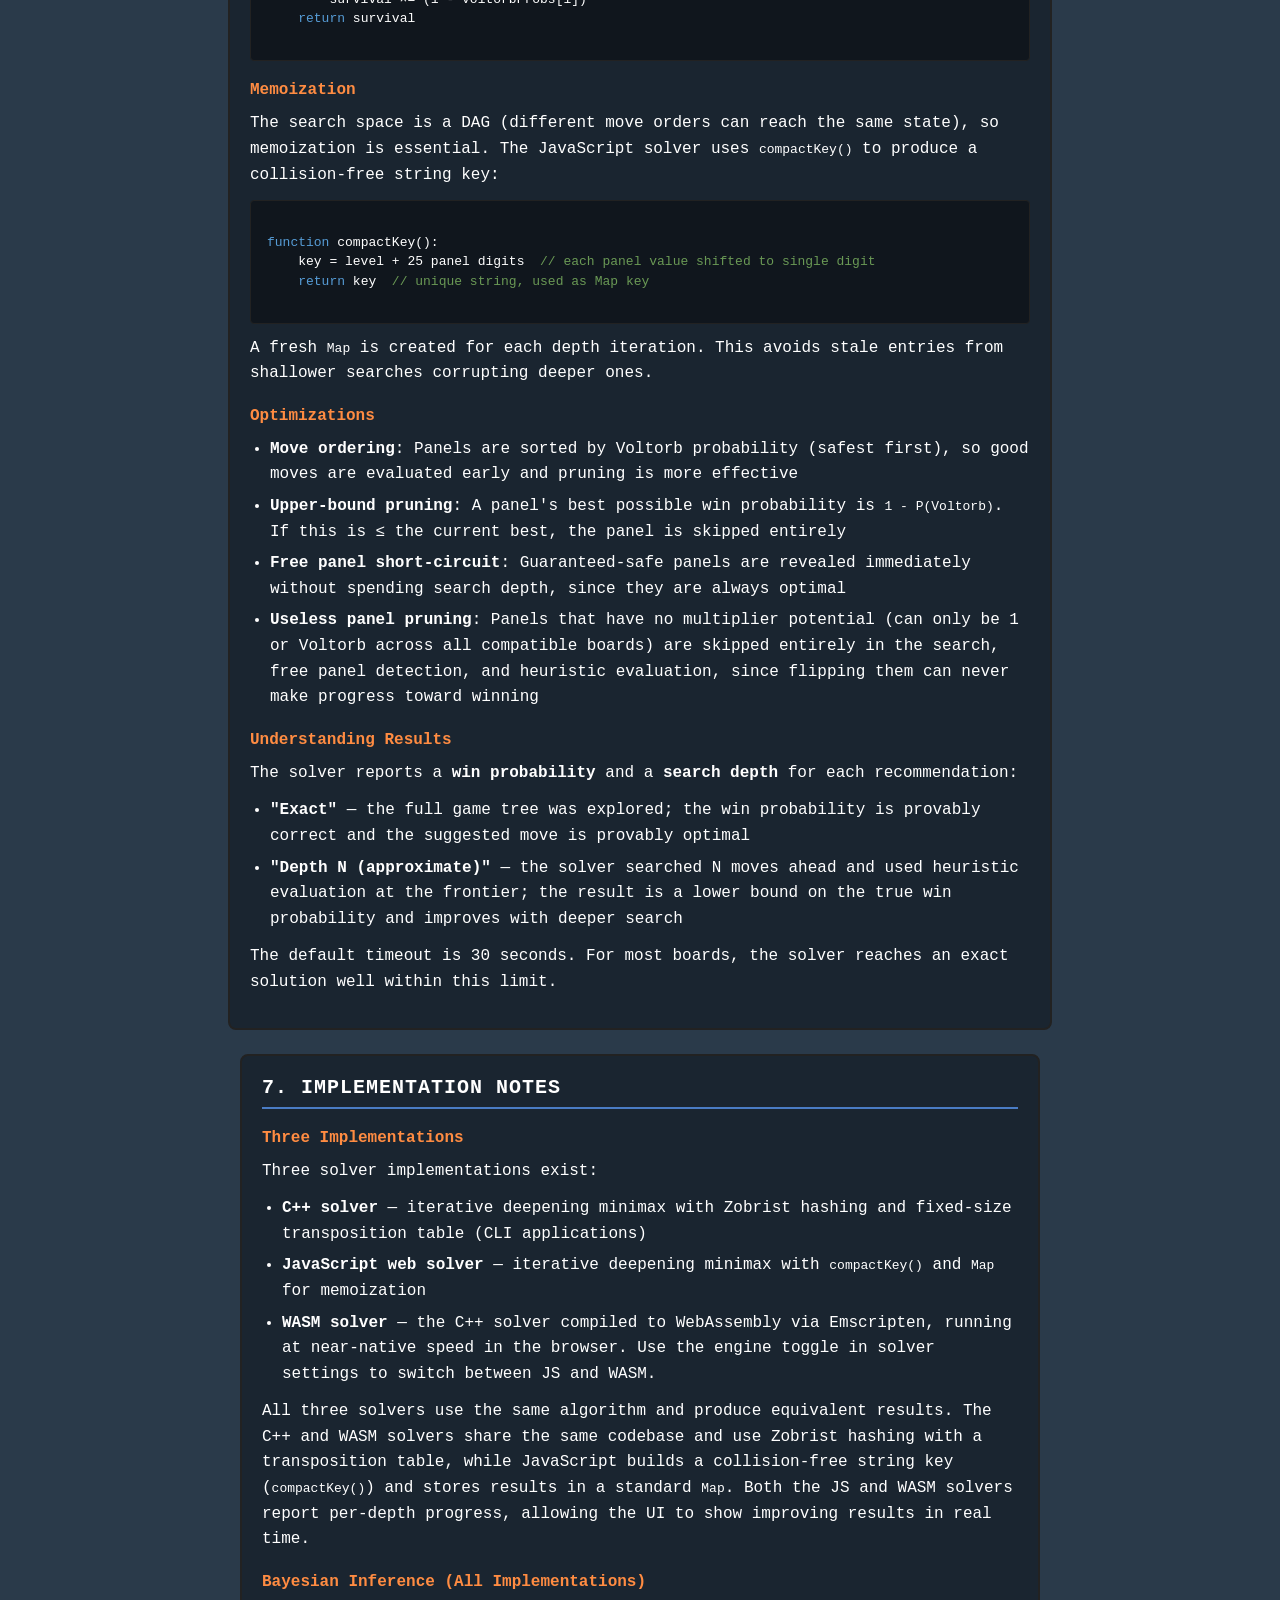
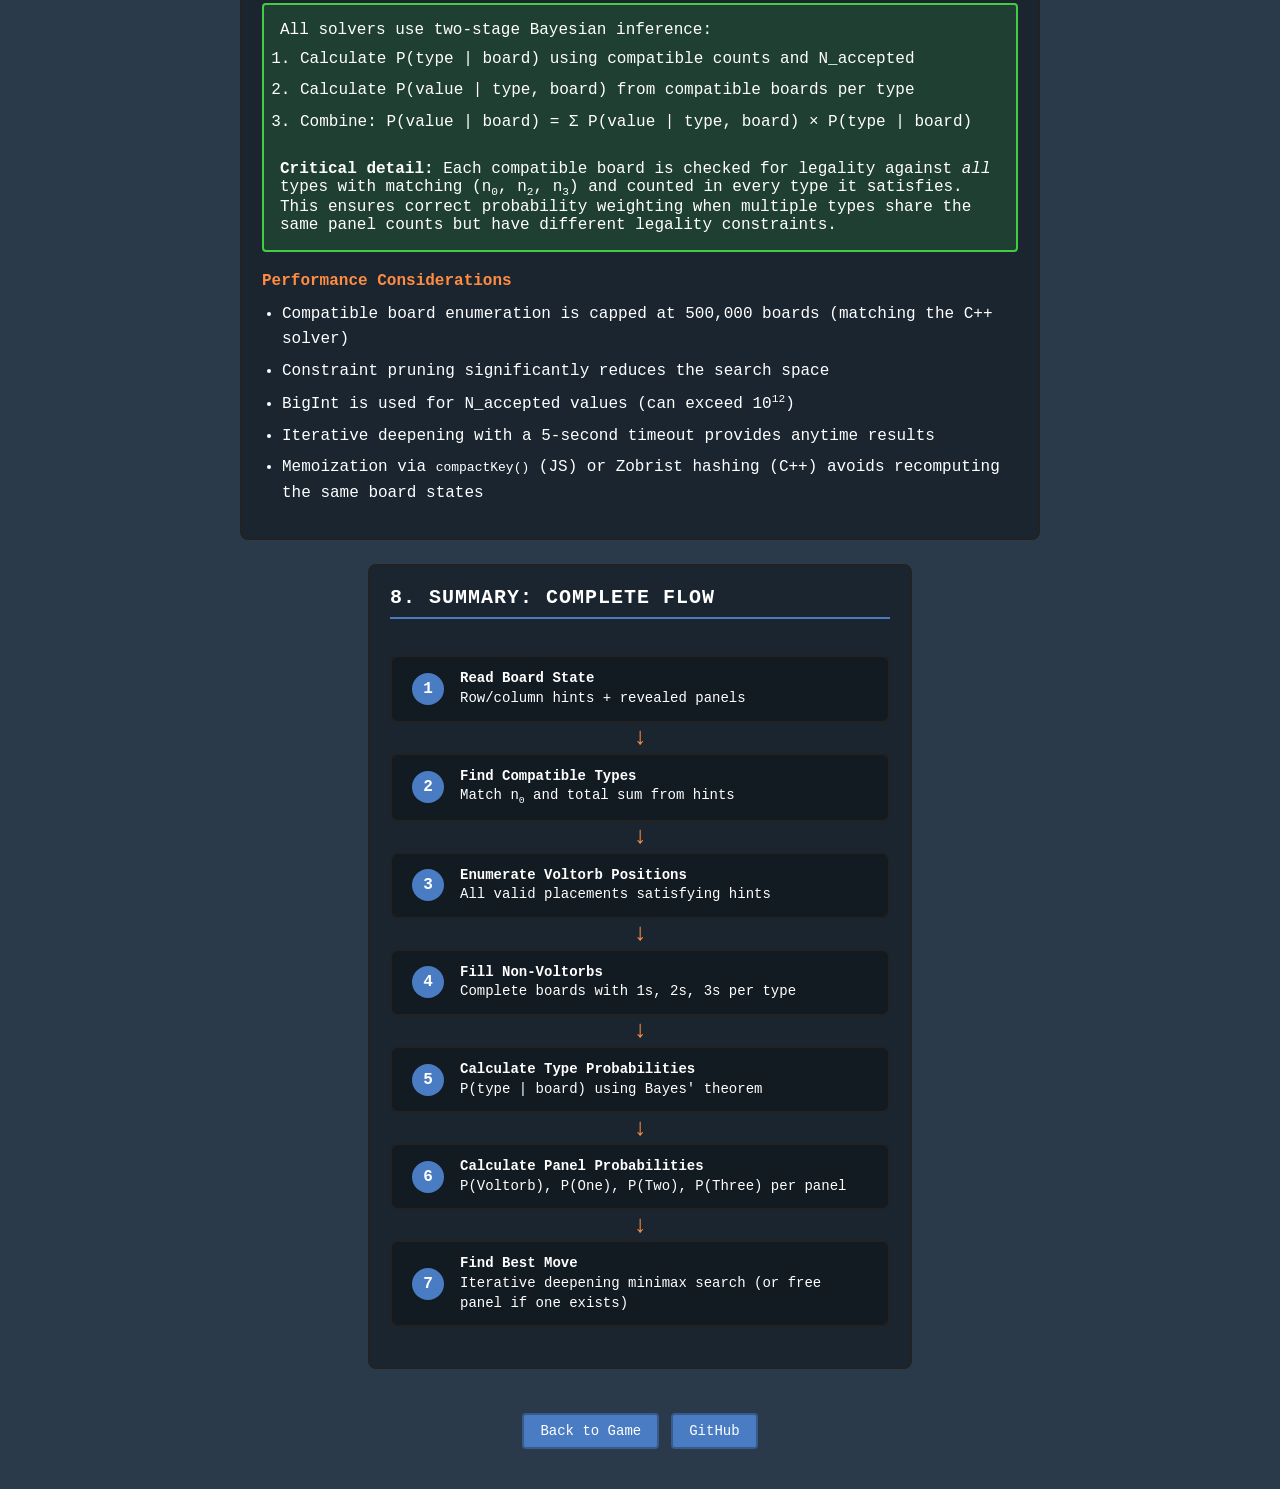
==== commit 4a142fc0: "GUI improvements: inline hints, Play default, algorithm docs - Default to Play mode instead of Assis" ====
--- a/docs/algorithm.html
+++ b/docs/algorithm.html
@@ -21,7 +21,7 @@
             <section class="docs-section">
                 <h2>1. Introduction</h2>
                 <p>
-                    Voltorb Flip is a minigame from Pokemon HeartGold/SoulSilver that combines
+                    Voltorb Flip is a minigame from Pokémon HeartGold/SoulSilver that combines
                     elements of Minesweeper and Picross. The goal is to flip all panels containing
                     multipliers (2s and 3s) while avoiding Voltorbs (bombs).
                 </p>
@@ -31,11 +31,52 @@
                     then uses <strong>iterative deepening minimax</strong> (expectimax) to find the
                     move that maximizes the probability of winning the game.
                 </p>
+                <p>
+                    Found a bug or have feedback? Open an issue on
+                    <a href="https://github.com/GimmyTomas/voltorb-flip" target="_blank" rel="noopener" style="color: var(--hint-orange);">GitHub</a>.
+                </p>
+            </section>
+
+            <!-- Why This Solver Is Different -->
+            <section class="docs-section">
+                <h2>2. Why This Solver Is Different</h2>
+                <p>
+                    Most Voltorb Flip solvers share two fundamental limitations that lead to
+                    suboptimal play:
+                </p>
+
+                <h3>Limitation 1: Ignoring Board Generation Mechanics</h3>
+                <p>
+                    Other solvers treat all constraint-satisfying boards as equally likely.
+                    In reality, the game selects from 10 predefined board types per level,
+                    each with different panel compositions and legality constraints. Because
+                    some types produce more valid boards than others, they are not equally
+                    probable given the observed hints.
+                </p>
+                <p>
+                    This solver uses <strong>Bayesian inference</strong> to compute
+                    P(type&nbsp;|&nbsp;board) for each of the 10 types, weighting each
+                    type by its <code>N_accepted</code> count. The result is more accurate
+                    per-panel probabilities that reflect the true generation process.
+                </p>
+
+                <h3>Limitation 2: Greedy Strategy</h3>
+                <p>
+                    Other solvers recommend the panel with the lowest Voltorb probability
+                    &mdash; a greedy, one-step-ahead heuristic. This ignores how the current
+                    choice affects future moves: flipping a slightly riskier panel now may
+                    reveal information that makes the rest of the game much safer.
+                </p>
+                <p>
+                    This solver uses <strong>iterative deepening minimax</strong> (expectimax)
+                    to search the full game tree and find the move that maximizes the overall
+                    probability of winning, not just surviving the next flip.
+                </p>
             </section>
 
             <!-- Board Types & Generation -->
             <section class="docs-section">
-                <h2>2. Board Types & Generation</h2>
+                <h2>3. Board Types & Generation</h2>
 
                 <h3>Board Type Parameters</h3>
                 <p>
@@ -96,7 +137,7 @@
 
             <!-- Compatible Board Enumeration -->
             <section class="docs-section">
-                <h2>3. Compatible Board Enumeration</h2>
+                <h2>4. Compatible Board Enumeration</h2>
                 <p>
                     Given the current hints and any revealed panels, the solver finds all possible
                     complete boards. This is a two-phase constraint satisfaction process:
@@ -152,7 +193,7 @@
 
             <!-- Probability Calculation -->
             <section class="docs-section">
-                <h2>4. Probability Calculation (Bayesian Inference)</h2>
+                <h2>5. Probability Calculation (Bayesian Inference)</h2>
 
                 <h3>The Key Insight</h3>
                 <p>
@@ -267,7 +308,7 @@
 
             <!-- Solver Algorithm -->
             <section class="docs-section">
-                <h2>5. Solver Algorithm</h2>
+                <h2>6. Solver Algorithm</h2>
 
                 <h3>Goal</h3>
                 <p>
@@ -444,7 +485,7 @@
 
             <!-- Implementation Notes -->
             <section class="docs-section">
-                <h2>6. Implementation Notes</h2>
+                <h2>7. Implementation Notes</h2>
 
                 <h3>Three Implementations</h3>
                 <p>
@@ -496,7 +537,7 @@
 
             <!-- Summary Flow Diagram -->
             <section class="docs-section">
-                <h2>7. Summary: Complete Flow</h2>
+                <h2>8. Summary: Complete Flow</h2>
                 <div class="flow-diagram">
                     <div class="flow-step">
                         <div class="flow-number">1</div>
@@ -558,6 +599,7 @@
 
             <footer class="docs-footer">
                 <a href="index.html" class="nav-btn">Back to Game</a>
+                <a href="https://github.com/GimmyTomas/voltorb-flip" class="nav-btn" target="_blank" rel="noopener">GitHub</a>
             </footer>
         </main>
     </div>
--- a/docs/css/style.css
+++ b/docs/css/style.css
@@ -342,6 +342,52 @@
     border: 1px solid var(--border-color);
 }
 
+/* Inline hint inputs (assistant mode) */
+.hint-sum-input,
+.hint-voltorb-input {
+    width: 36px;
+    height: 24px;
+    font-size: 18px;
+    font-weight: bold;
+    text-align: center;
+    font-family: inherit;
+    background: rgba(0, 0, 0, 0.2);
+    color: var(--text-color);
+    border: 1px solid rgba(255, 255, 255, 0.3);
+    border-radius: 3px;
+    outline: none;
+    -moz-appearance: textfield;
+}
+
+.hint-sum-input::-webkit-inner-spin-button,
+.hint-sum-input::-webkit-outer-spin-button,
+.hint-voltorb-input::-webkit-inner-spin-button,
+.hint-voltorb-input::-webkit-outer-spin-button {
+    -webkit-appearance: none;
+    margin: 0;
+}
+
+.hint-sum-input:focus,
+.hint-voltorb-input:focus {
+    border-color: var(--text-color);
+    background: rgba(0, 0, 0, 0.4);
+}
+
+.hint-voltorb-input {
+    width: 28px;
+    height: 20px;
+    font-size: 14px;
+}
+
+/* Disable hover effects on editable hint panels */
+.hint-panel:has(.hint-sum-input) {
+    cursor: default;
+}
+
+.hint-panel:has(.hint-sum-input):hover {
+    transform: none;
+}
+
 /* Side Panel */
 .side-panel {
     width: 160px;
@@ -535,6 +581,10 @@
     border-radius: 3px;
 }
 
+.wasm-status:empty {
+    display: none;
+}
+
 .wasm-status.loading {
     background: var(--medium-risk-color);
     color: #000;
@@ -548,6 +598,59 @@
 .wasm-status.error {
     background: var(--high-risk-color);
     color: #fff;
+}
+
+/* Info tooltips */
+.info-tooltip {
+    position: relative;
+    cursor: help;
+    font-size: 13px;
+    color: rgba(255, 255, 255, 0.5);
+    line-height: 1;
+}
+
+.info-tooltip:hover {
+    color: rgba(255, 255, 255, 0.9);
+}
+
+.info-tooltip::after {
+    content: attr(data-tooltip);
+    position: absolute;
+    bottom: calc(100% + 8px);
+    left: 50%;
+    transform: translateX(-50%);
+    width: 220px;
+    padding: 8px 10px;
+    background: var(--panel-bg);
+    border: 2px solid var(--border-color);
+    border-radius: 4px;
+    font-size: 11px;
+    line-height: 1.4;
+    color: var(--text-color);
+    white-space: normal;
+    pointer-events: none;
+    opacity: 0;
+    transition: opacity 0.15s;
+    z-index: 10;
+}
+
+.info-tooltip::before {
+    content: '';
+    position: absolute;
+    bottom: calc(100% + 2px);
+    left: 50%;
+    transform: translateX(-50%);
+    border: 6px solid transparent;
+    border-top-color: var(--border-color);
+    pointer-events: none;
+    opacity: 0;
+    transition: opacity 0.15s;
+    z-index: 10;
+}
+
+.info-tooltip:hover::after,
+.info-tooltip:hover::before {
+    opacity: 1;
 }
 
 /* Win Probability */
@@ -588,6 +691,18 @@
 .solver-status.approximate {
     background: var(--medium-risk-color);
     color: #000;
+}
+
+.solver-status.searching {
+    background: var(--medium-risk-color);
+    color: #000;
+    animation: solver-pulse 1.2s ease-in-out infinite;
+}
+
+@keyframes solver-pulse {
+    0% { opacity: 1; }
+    50% { opacity: 0.5; }
+    100% { opacity: 1; }
 }
 
 .win-prob-value {
@@ -976,6 +1091,18 @@
     .hint-sum {
         font-size: 18px;
     }
+
+    .hint-sum-input {
+        width: 30px;
+        height: 20px;
+        font-size: 15px;
+    }
+
+    .hint-voltorb-input {
+        width: 24px;
+        height: 18px;
+        font-size: 12px;
+    }
 }
 
 @media (max-width: 400px) {
@@ -1009,4 +1136,16 @@
         width: 12px;
         height: 12px;
     }
-}
+
+    .hint-sum-input {
+        width: 26px;
+        height: 18px;
+        font-size: 13px;
+    }
+
+    .hint-voltorb-input {
+        width: 22px;
+        height: 16px;
+        font-size: 11px;
+    }
+}
--- a/docs/css/docs.css
+++ b/docs/css/docs.css
@@ -199,6 +199,7 @@
 .docs-footer {
     display: flex;
     justify-content: center;
+    gap: 12px;
     padding: 20px 0;
 }
 
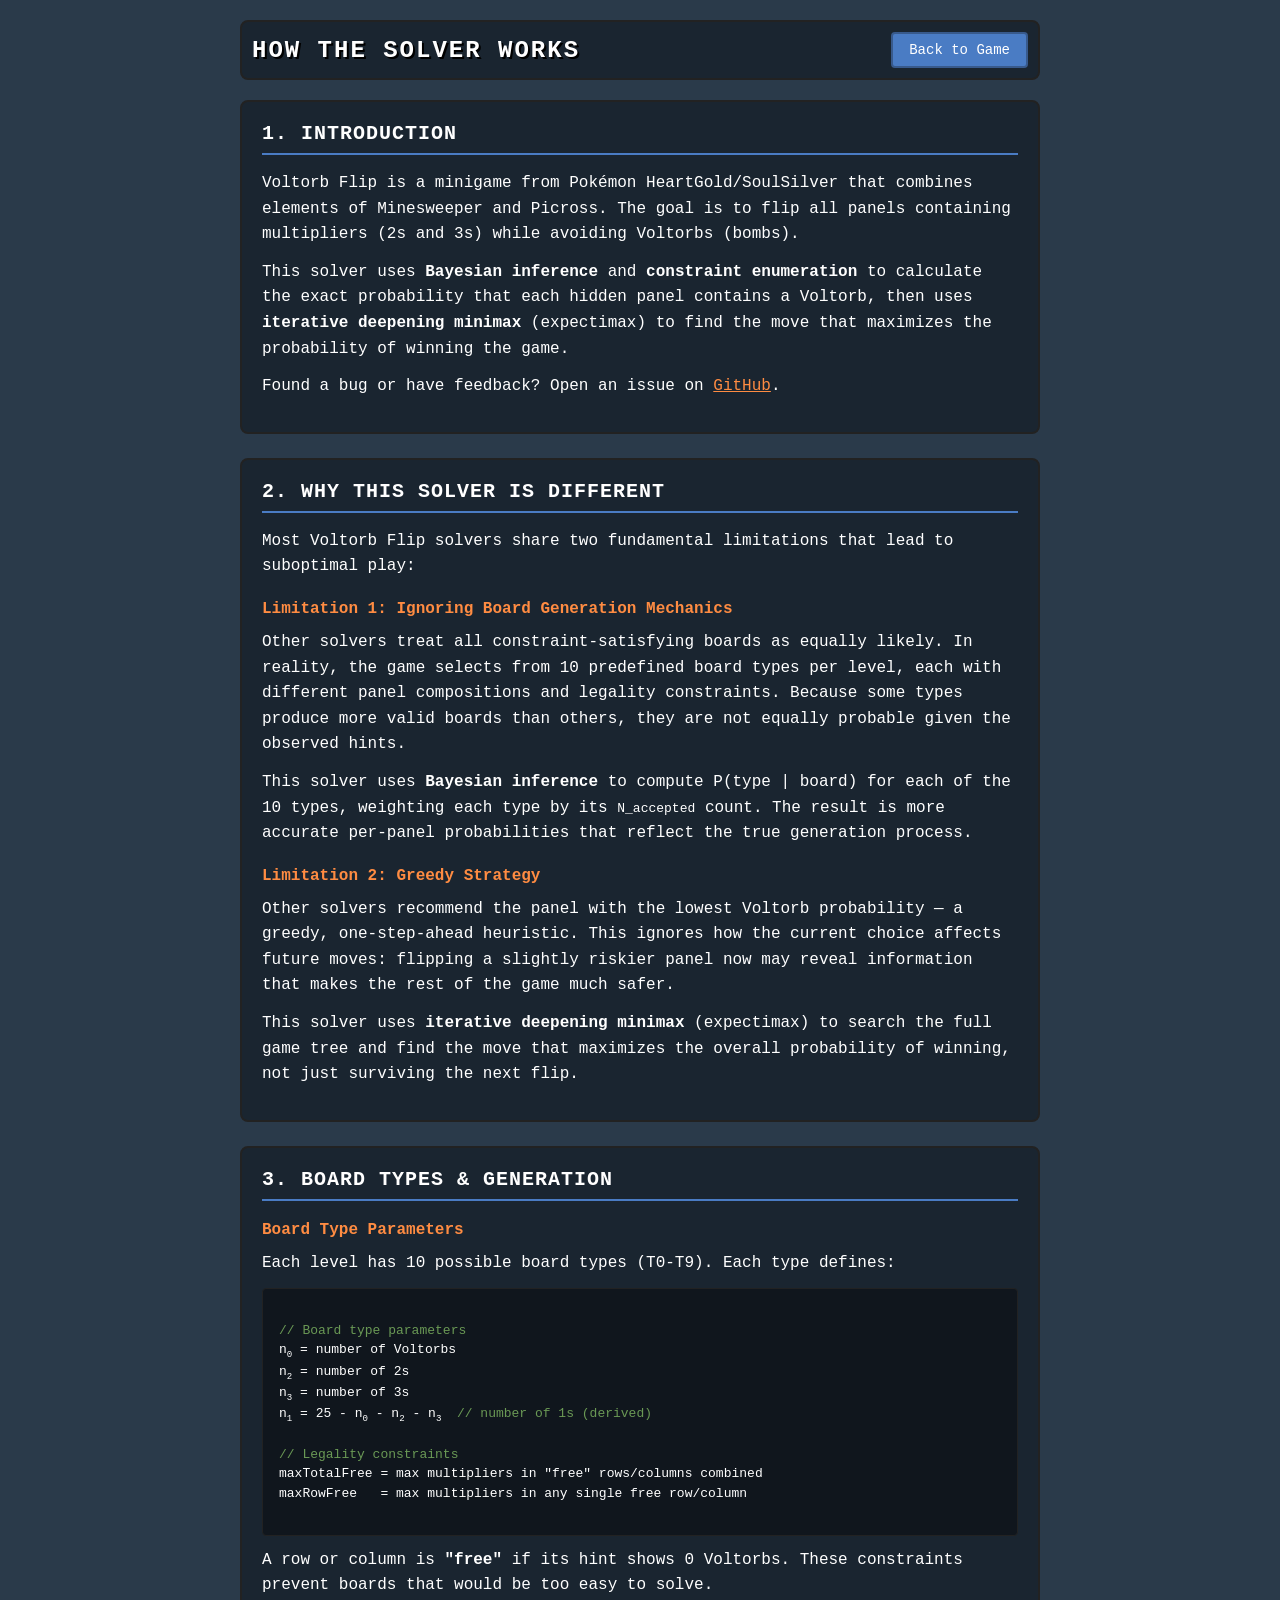
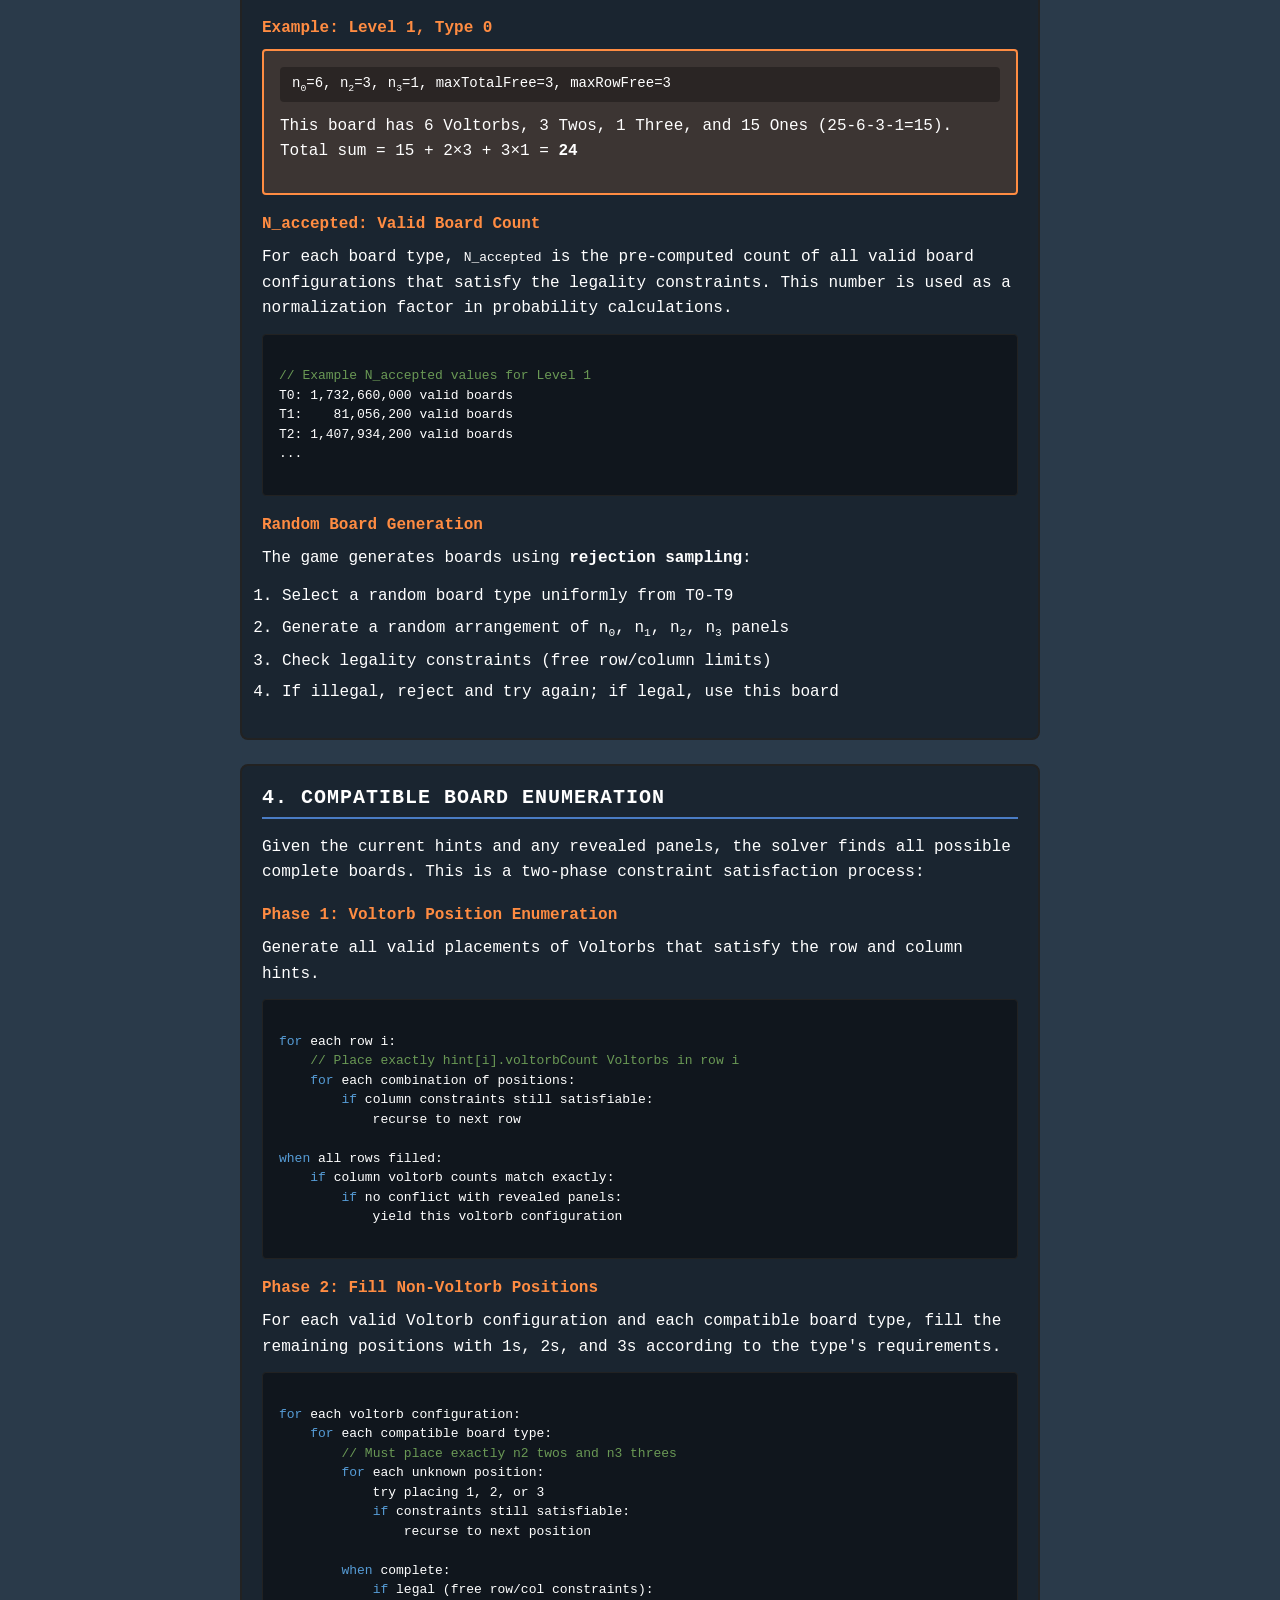
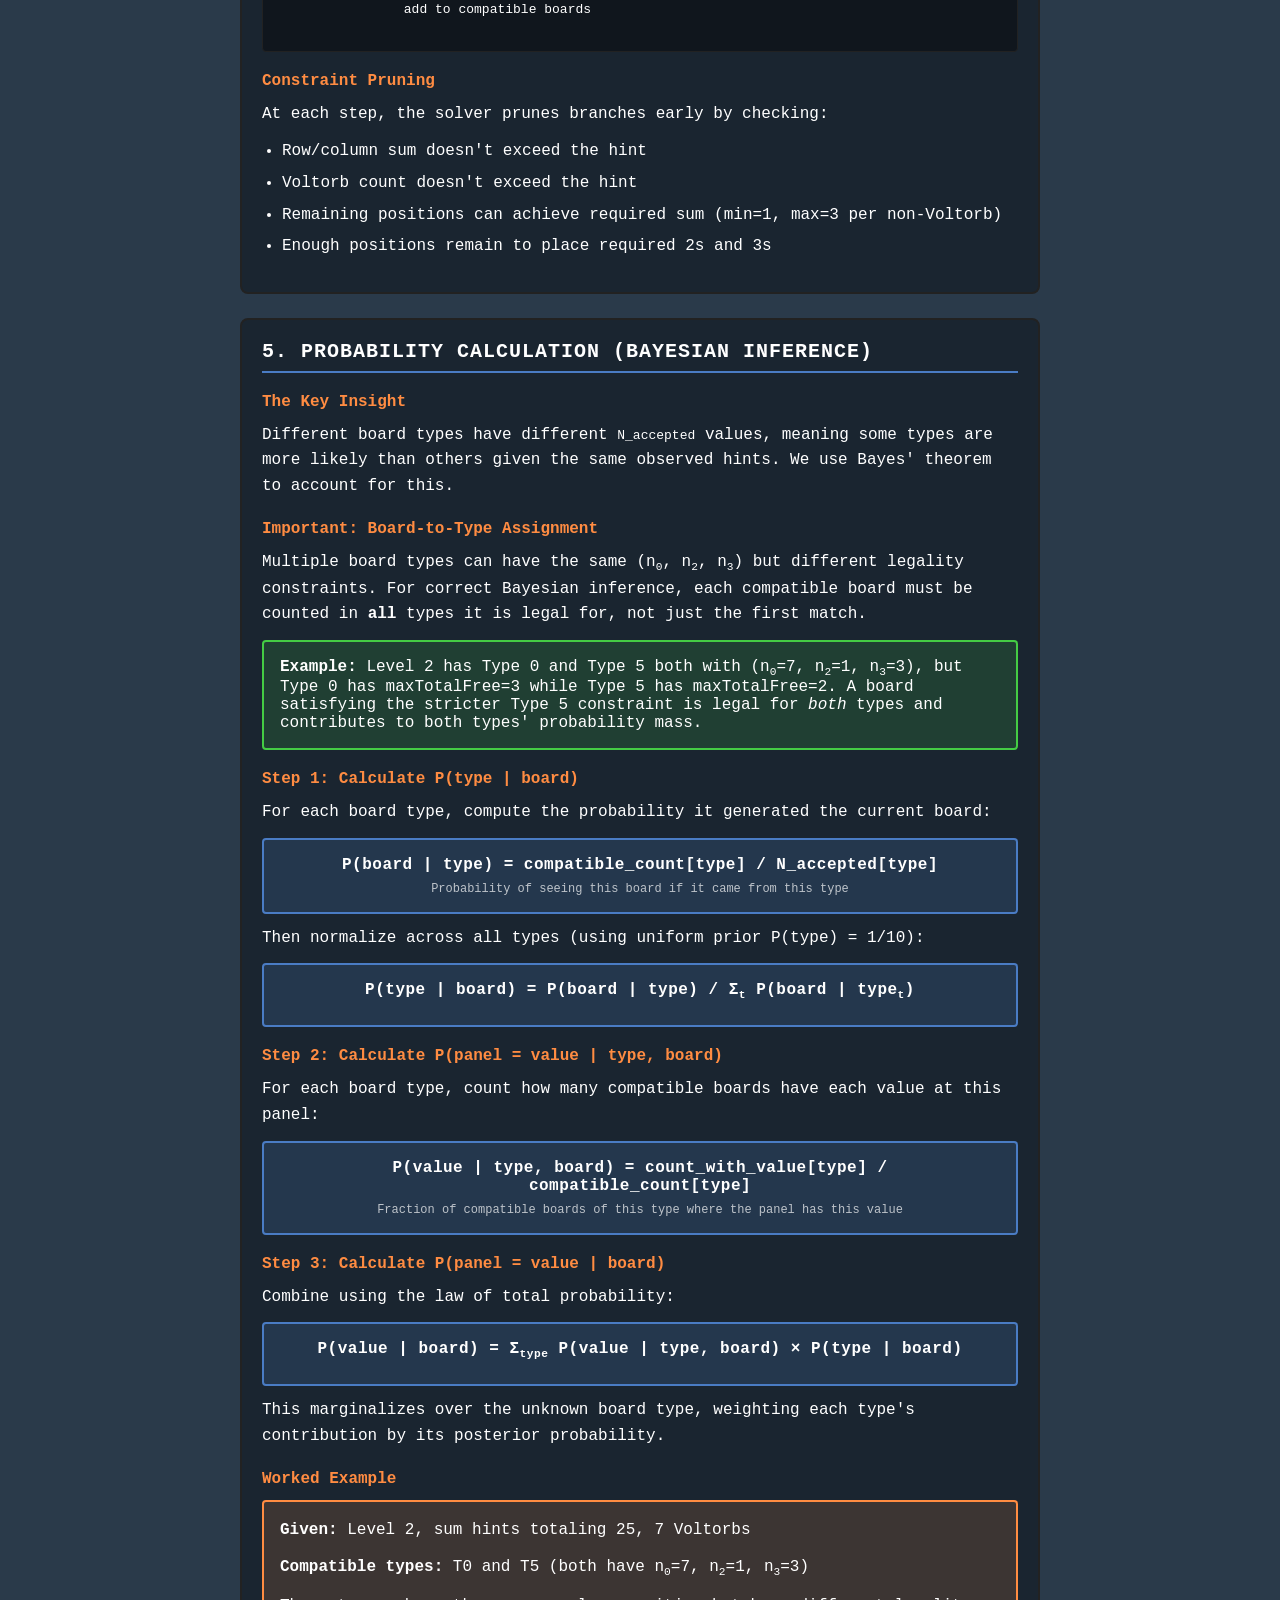
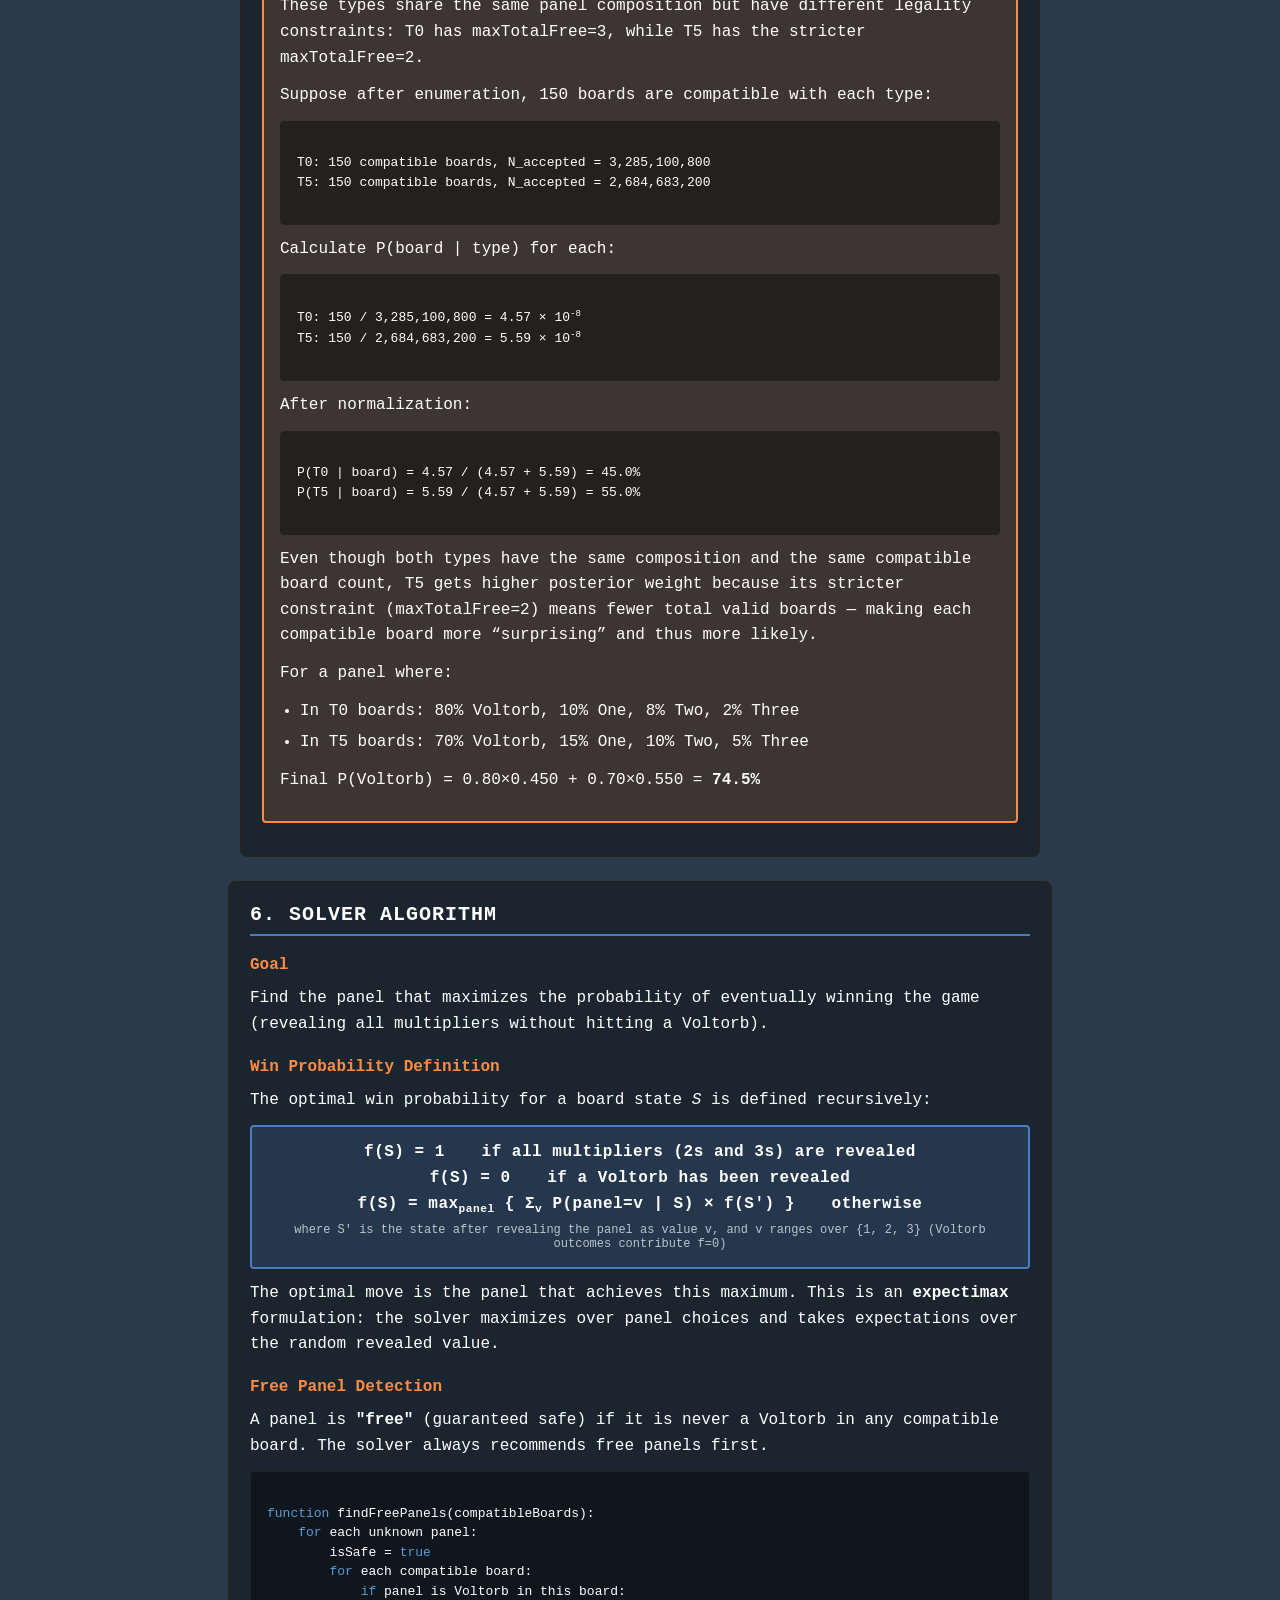
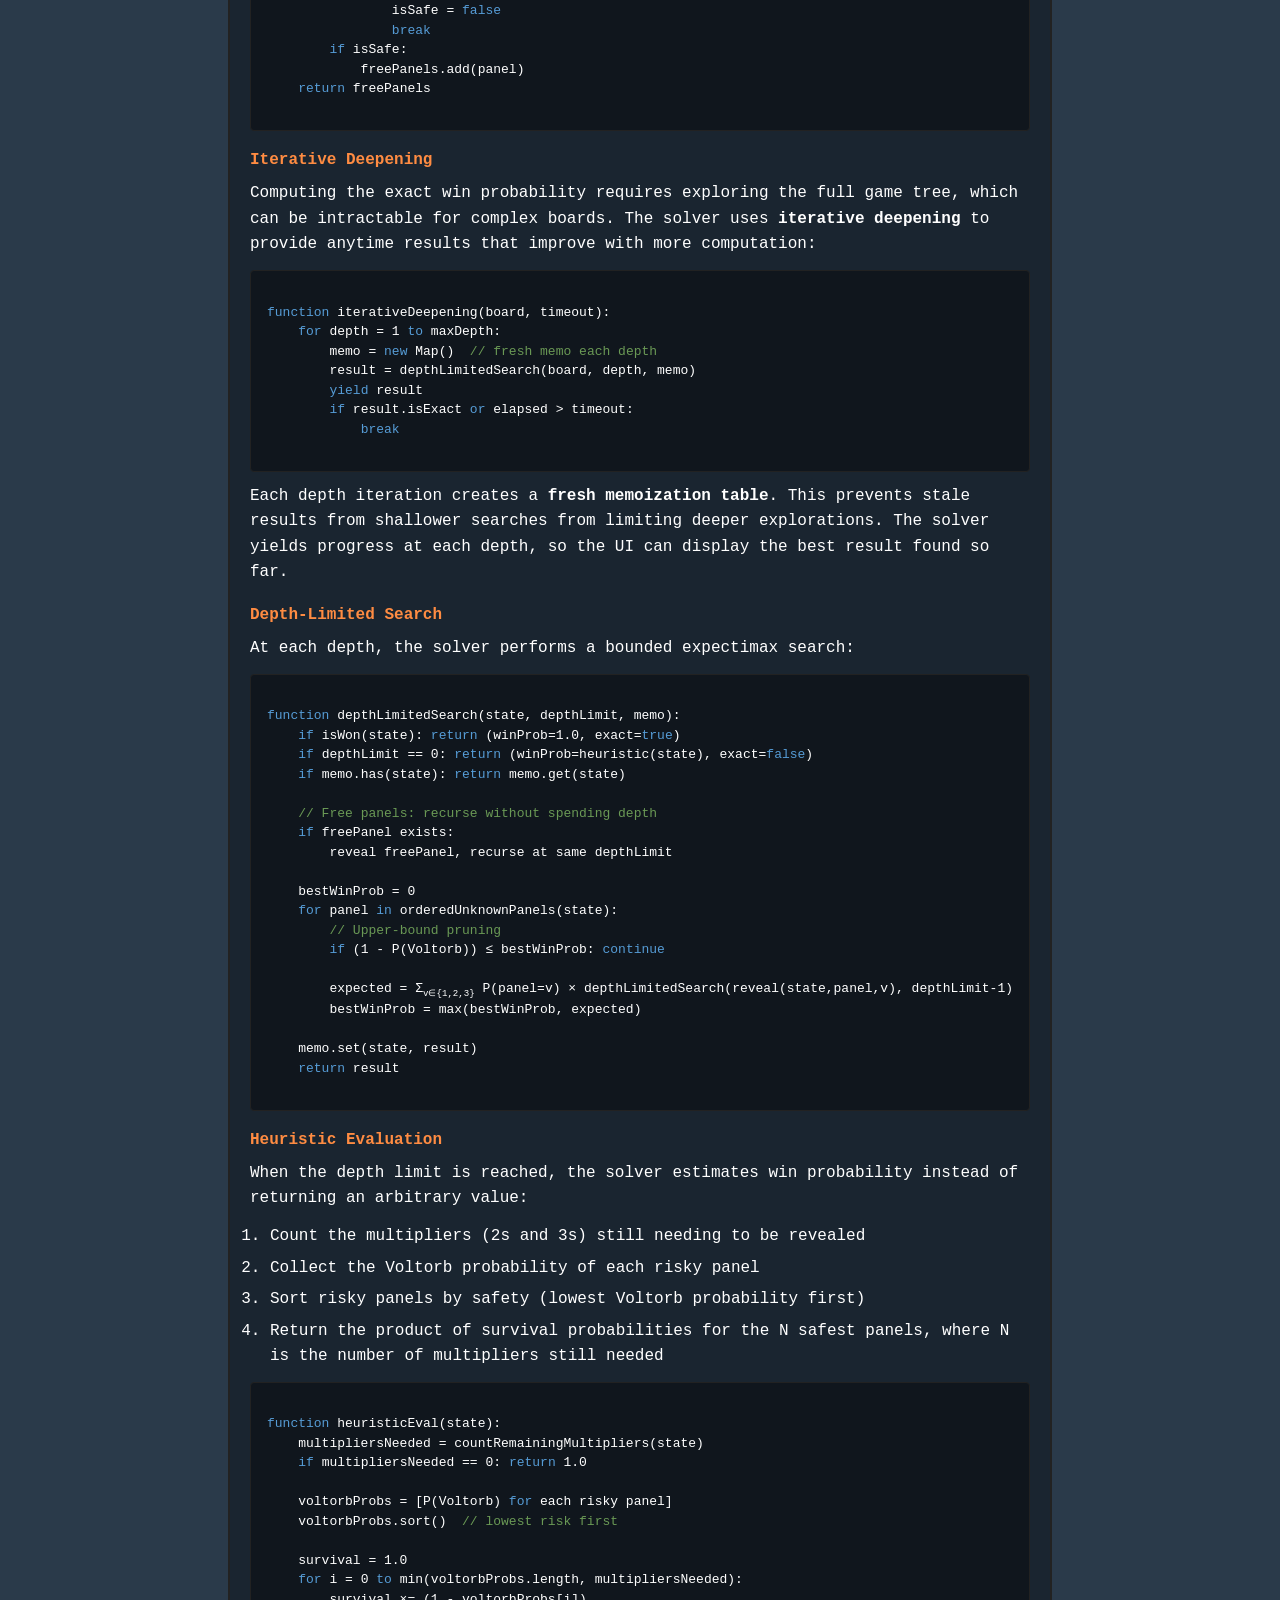
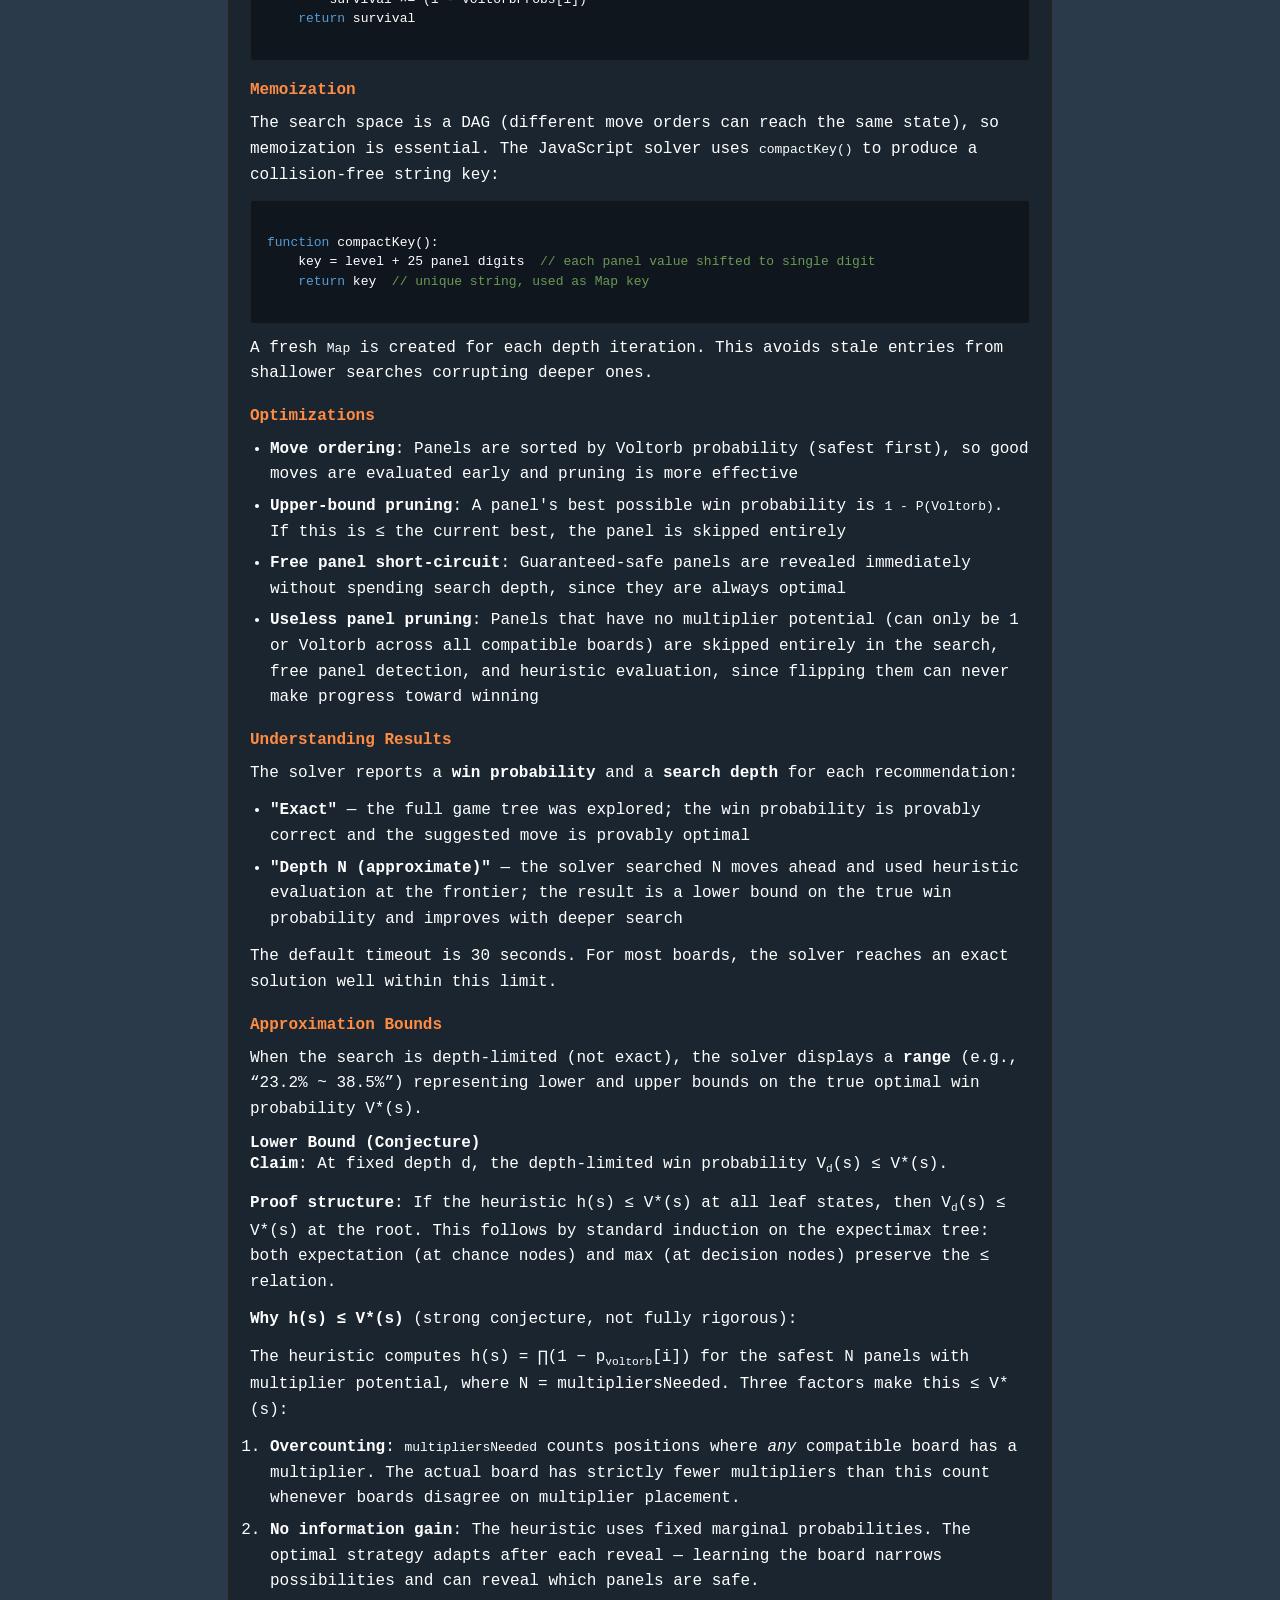
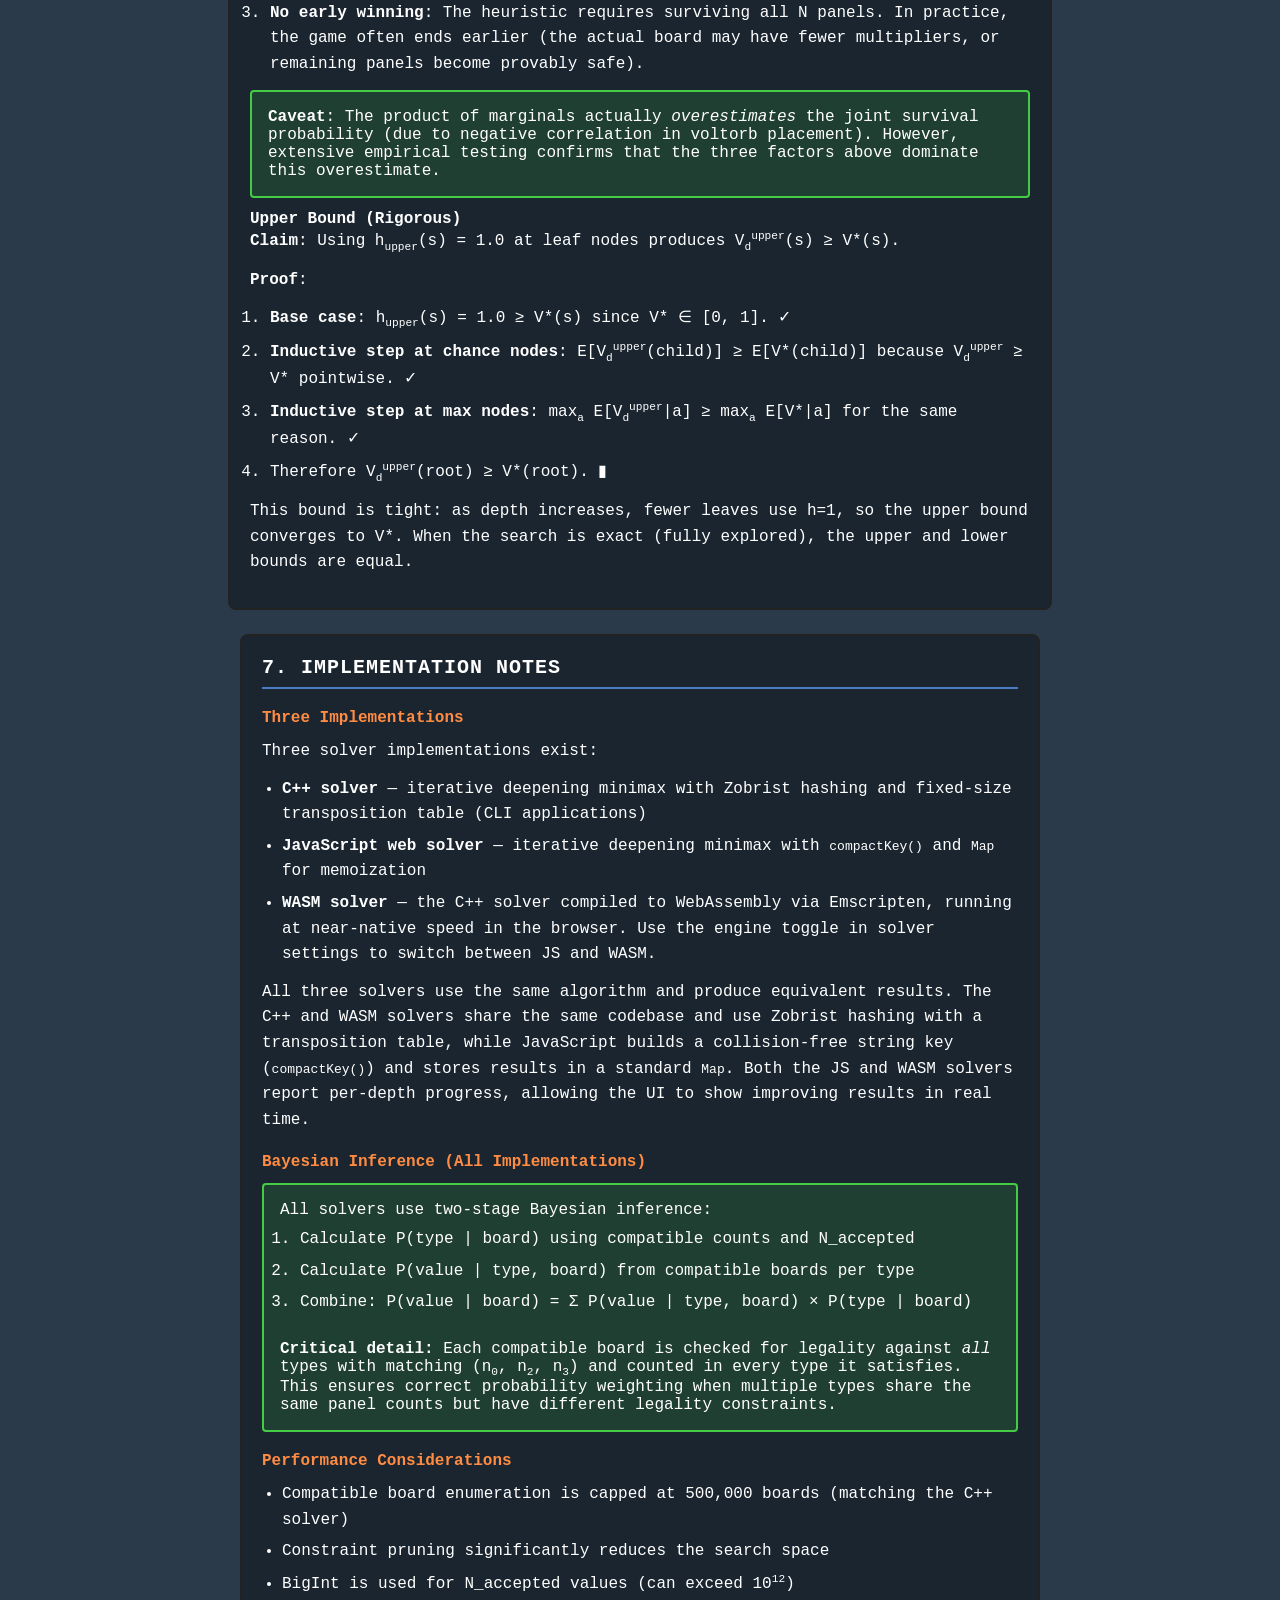
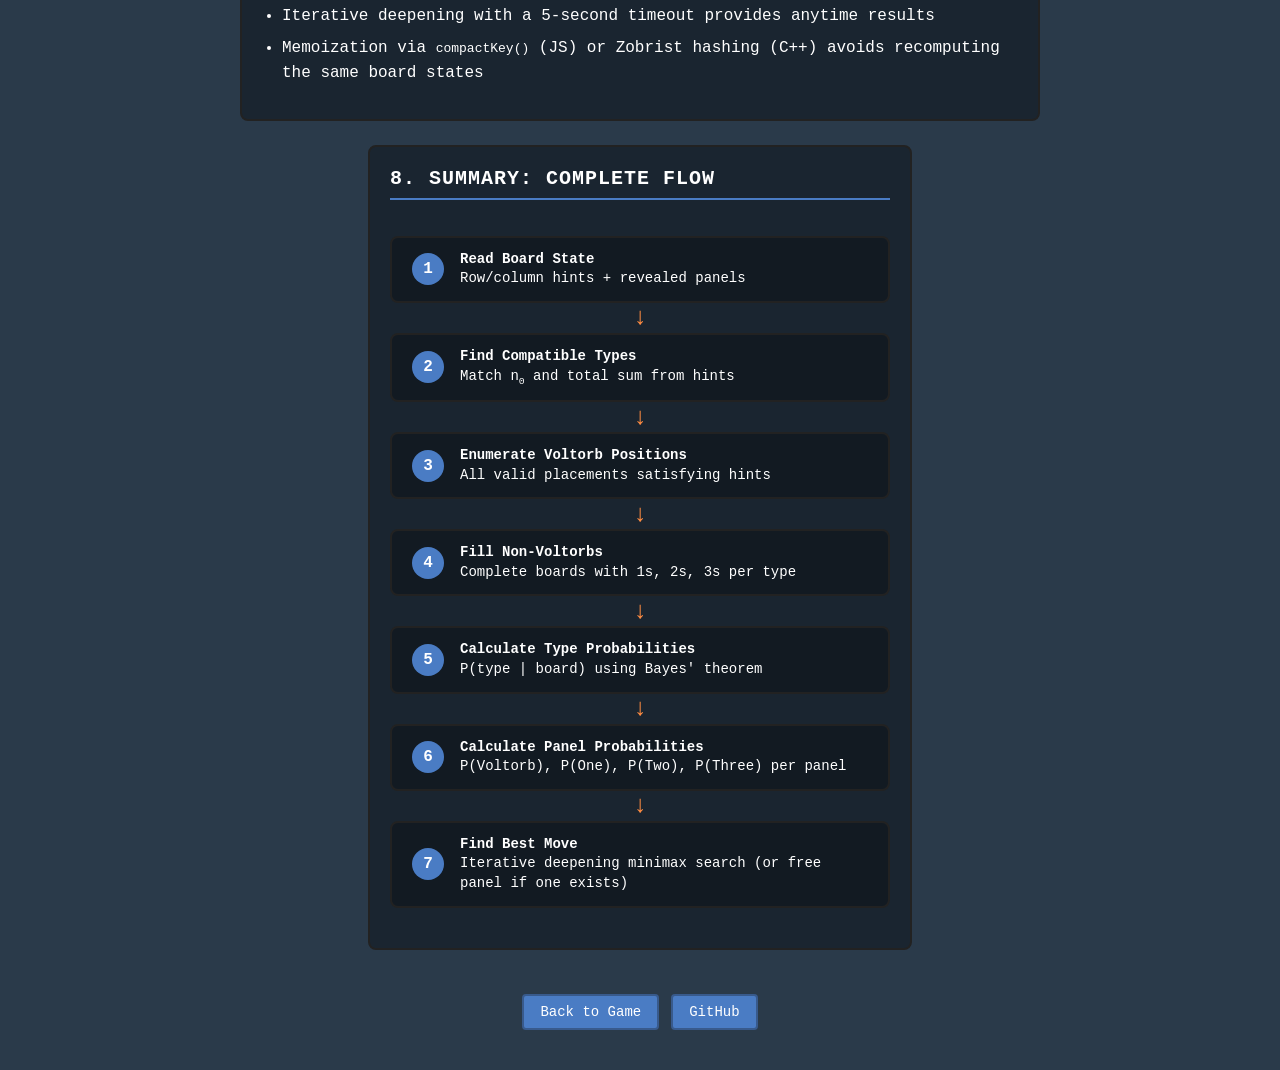
==== commit aa2d3ba5: "Add win probability upper bound and decimal display - Display win probability with one decimal place" ====
--- a/docs/algorithm.html
+++ b/docs/algorithm.html
@@ -481,6 +481,74 @@
                     The default timeout is 30 seconds. For most boards, the solver reaches an
                     exact solution well within this limit.
                 </p>
+
+                <h3>Approximation Bounds</h3>
+                <p>
+                    When the search is depth-limited (not exact), the solver displays a
+                    <strong>range</strong> (e.g., &ldquo;23.2% ~ 38.5%&rdquo;) representing lower
+                    and upper bounds on the true optimal win probability V*(s).
+                </p>
+
+                <h4>Lower Bound (Conjecture)</h4>
+                <p>
+                    <strong>Claim</strong>: At fixed depth d, the depth-limited win probability
+                    V<sub>d</sub>(s) &le; V*(s).
+                </p>
+                <p>
+                    <strong>Proof structure</strong>: If the heuristic h(s) &le; V*(s) at all leaf
+                    states, then V<sub>d</sub>(s) &le; V*(s) at the root. This follows by standard
+                    induction on the expectimax tree: both expectation (at chance nodes) and max
+                    (at decision nodes) preserve the &le; relation.
+                </p>
+                <p>
+                    <strong>Why h(s) &le; V*(s)</strong> (strong conjecture, not fully rigorous):
+                </p>
+                <p>
+                    The heuristic computes h(s) = &prod;(1 &minus; p<sub>voltorb</sub>[i]) for the
+                    safest N panels with multiplier potential, where N = multipliersNeeded. Three
+                    factors make this &le; V*(s):
+                </p>
+                <ol>
+                    <li><strong>Overcounting</strong>: <code>multipliersNeeded</code> counts positions
+                        where <em>any</em> compatible board has a multiplier. The actual board has
+                        strictly fewer multipliers than this count whenever boards disagree on
+                        multiplier placement.</li>
+                    <li><strong>No information gain</strong>: The heuristic uses fixed marginal
+                        probabilities. The optimal strategy adapts after each reveal &mdash; learning
+                        the board narrows possibilities and can reveal which panels are safe.</li>
+                    <li><strong>No early winning</strong>: The heuristic requires surviving all N
+                        panels. In practice, the game often ends earlier (the actual board may have
+                        fewer multipliers, or remaining panels become provably safe).</li>
+                </ol>
+                <div class="note-box">
+                    <strong>Caveat</strong>: The product of marginals actually <em>overestimates</em>
+                    the joint survival probability (due to negative correlation in voltorb placement).
+                    However, extensive empirical testing confirms that the three factors above
+                    dominate this overestimate.
+                </div>
+
+                <h4>Upper Bound (Rigorous)</h4>
+                <p>
+                    <strong>Claim</strong>: Using h<sub>upper</sub>(s) = 1.0 at leaf nodes produces
+                    V<sub>d</sub><sup>upper</sup>(s) &ge; V*(s).
+                </p>
+                <p><strong>Proof</strong>:</p>
+                <ol>
+                    <li><strong>Base case</strong>: h<sub>upper</sub>(s) = 1.0 &ge; V*(s) since
+                        V* &isin; [0, 1]. &check;</li>
+                    <li><strong>Inductive step at chance nodes</strong>:
+                        E[V<sub>d</sub><sup>upper</sup>(child)] &ge; E[V*(child)] because
+                        V<sub>d</sub><sup>upper</sup> &ge; V* pointwise. &check;</li>
+                    <li><strong>Inductive step at max nodes</strong>:
+                        max<sub>a</sub> E[V<sub>d</sub><sup>upper</sup>|a] &ge;
+                        max<sub>a</sub> E[V*|a] for the same reason. &check;</li>
+                    <li>Therefore V<sub>d</sub><sup>upper</sup>(root) &ge; V*(root). &marker;</li>
+                </ol>
+                <p>
+                    This bound is tight: as depth increases, fewer leaves use h=1, so the upper
+                    bound converges to V*. When the search is exact (fully explored), the upper and
+                    lower bounds are equal.
+                </p>
             </section>
 
             <!-- Implementation Notes -->
--- a/docs/css/style.css
+++ b/docs/css/style.css
@@ -706,7 +706,7 @@
 }
 
 .win-prob-value {
-    font-size: 24px;
+    font-size: clamp(16px, 4vw, 20px);
     font-weight: bold;
     text-align: center;
     margin-bottom: 6px;
@@ -717,9 +717,24 @@
     background: rgba(0, 0, 0, 0.3);
     border-radius: 4px;
     overflow: hidden;
+    position: relative;
+}
+
+.win-prob-upper-fill {
+    position: absolute;
+    top: 0;
+    left: 0;
+    height: 100%;
+    background: linear-gradient(90deg, var(--high-risk-color), var(--medium-risk-color), var(--safe-color));
+    opacity: 0.3;
+    transition: width 0.3s;
+    width: 0%;
 }
 
 .win-prob-fill {
+    position: absolute;
+    top: 0;
+    left: 0;
     height: 100%;
     background: linear-gradient(90deg, var(--high-risk-color), var(--medium-risk-color), var(--safe-color));
     transition: width 0.3s;
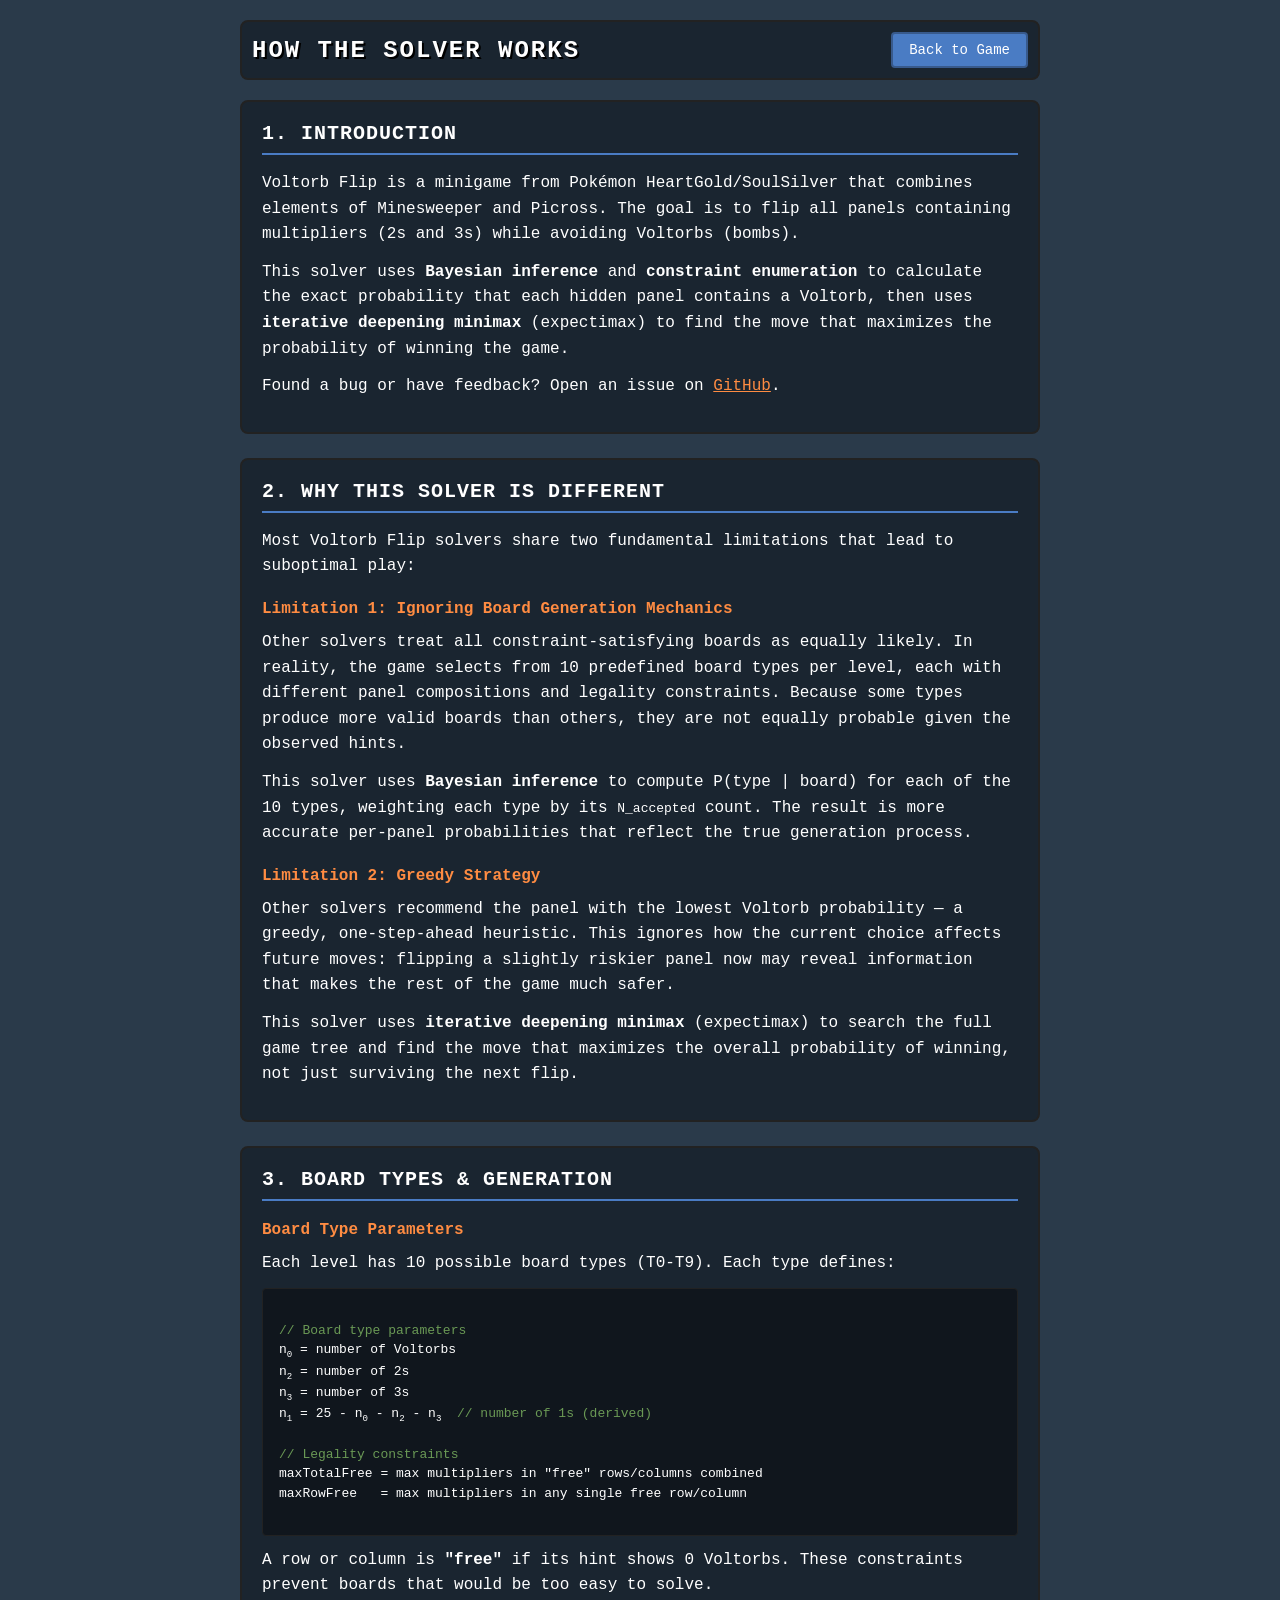
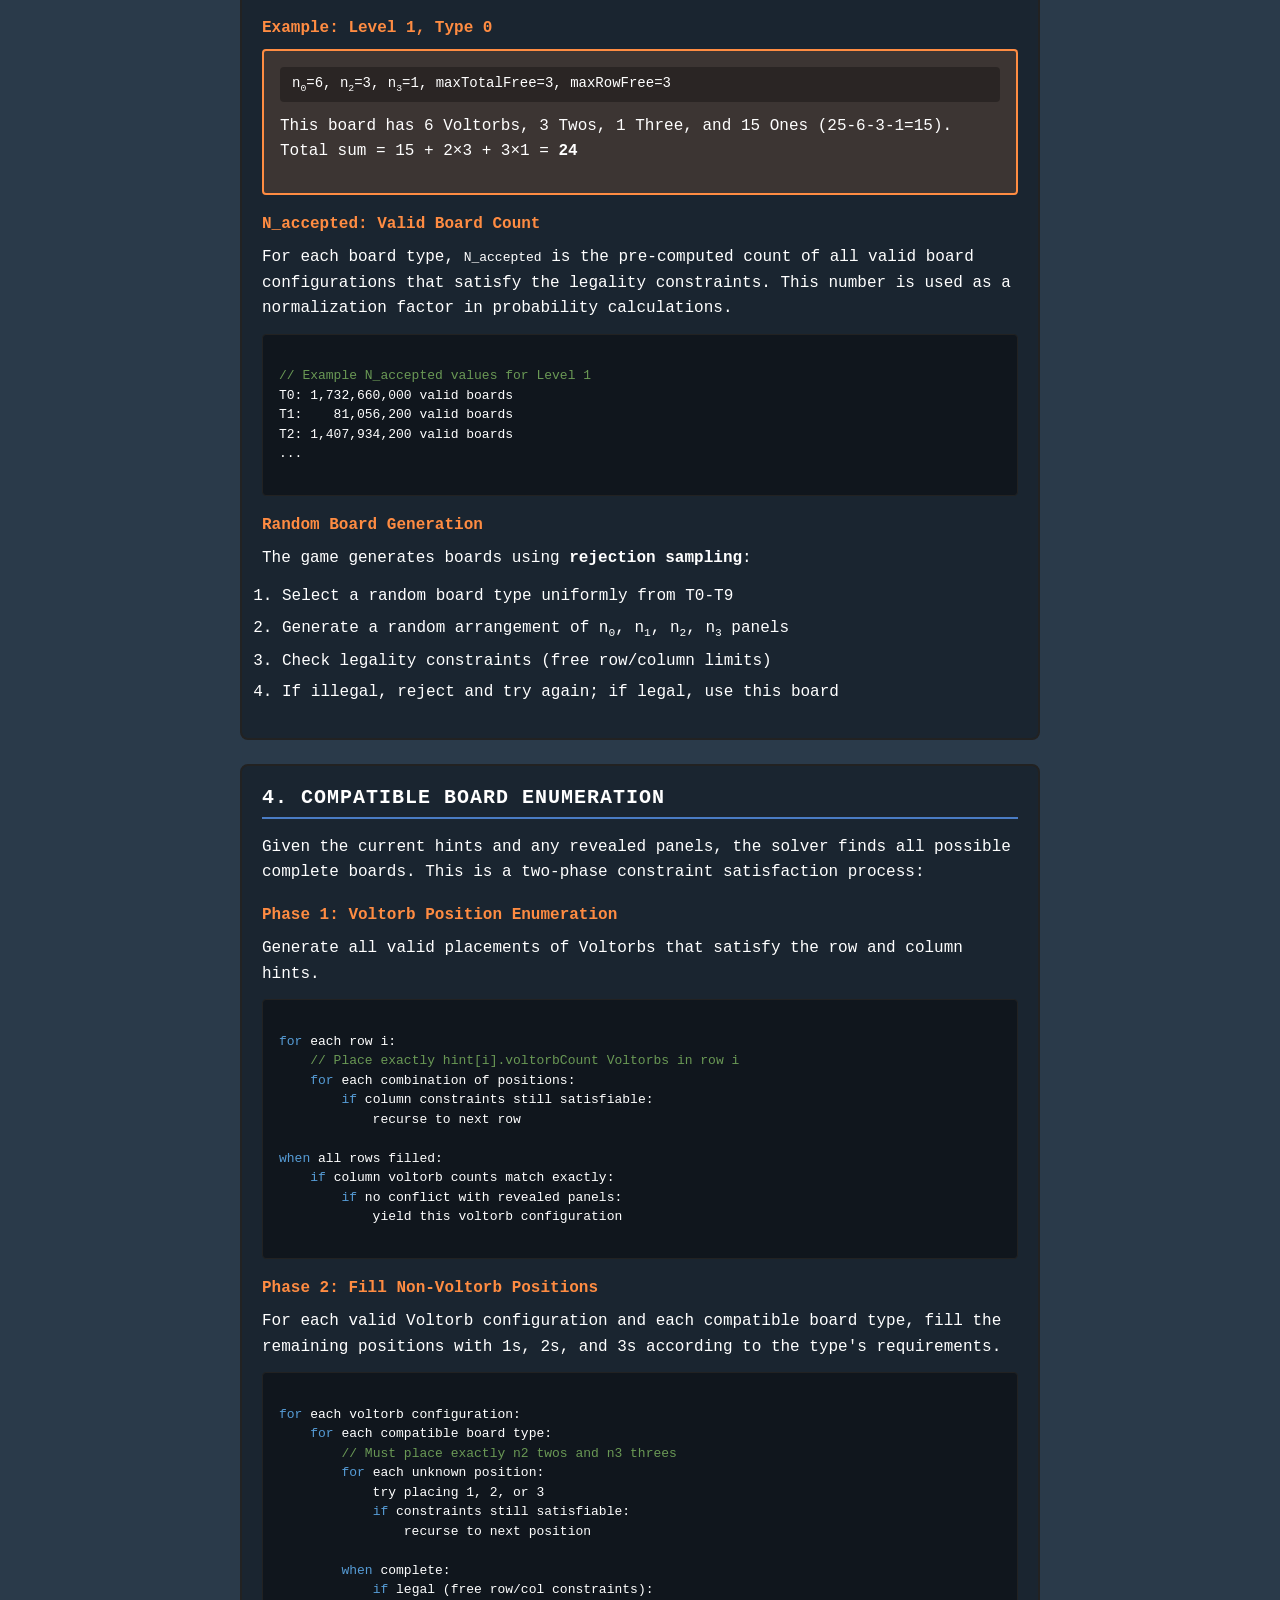
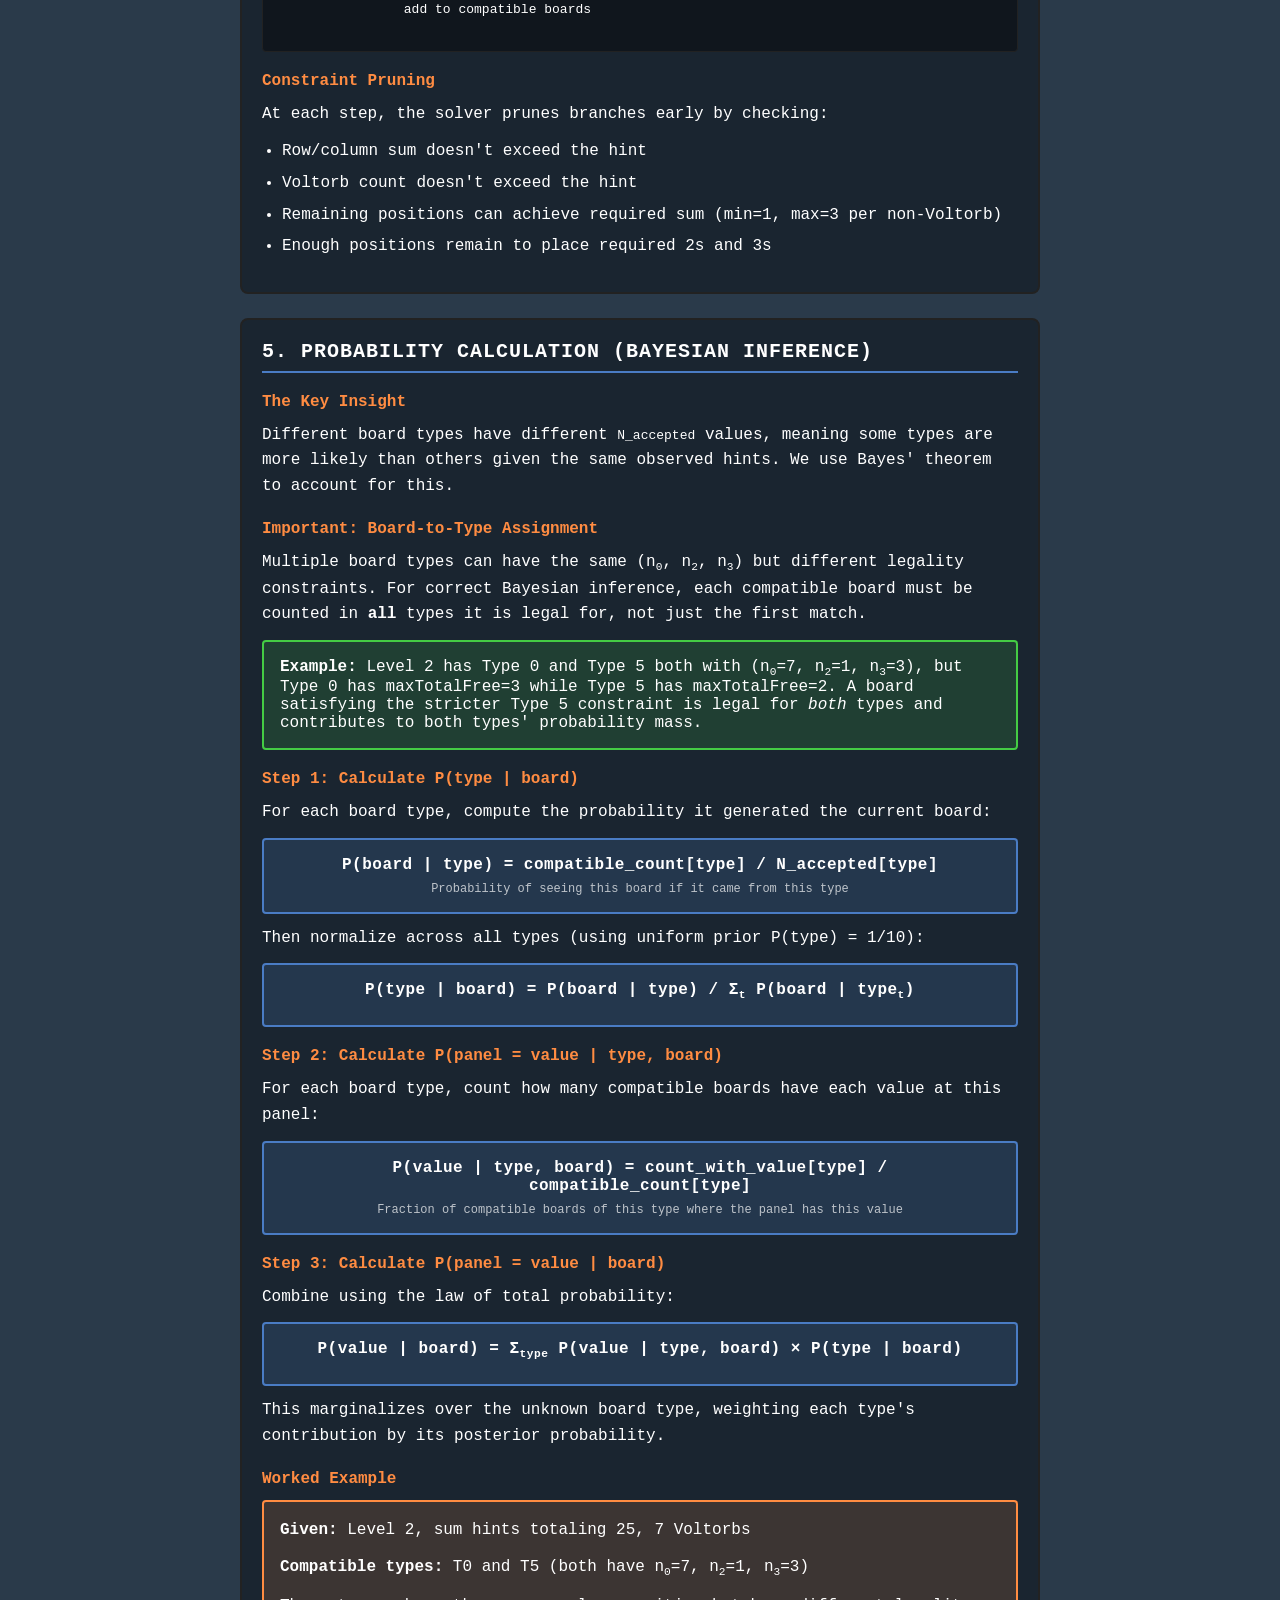
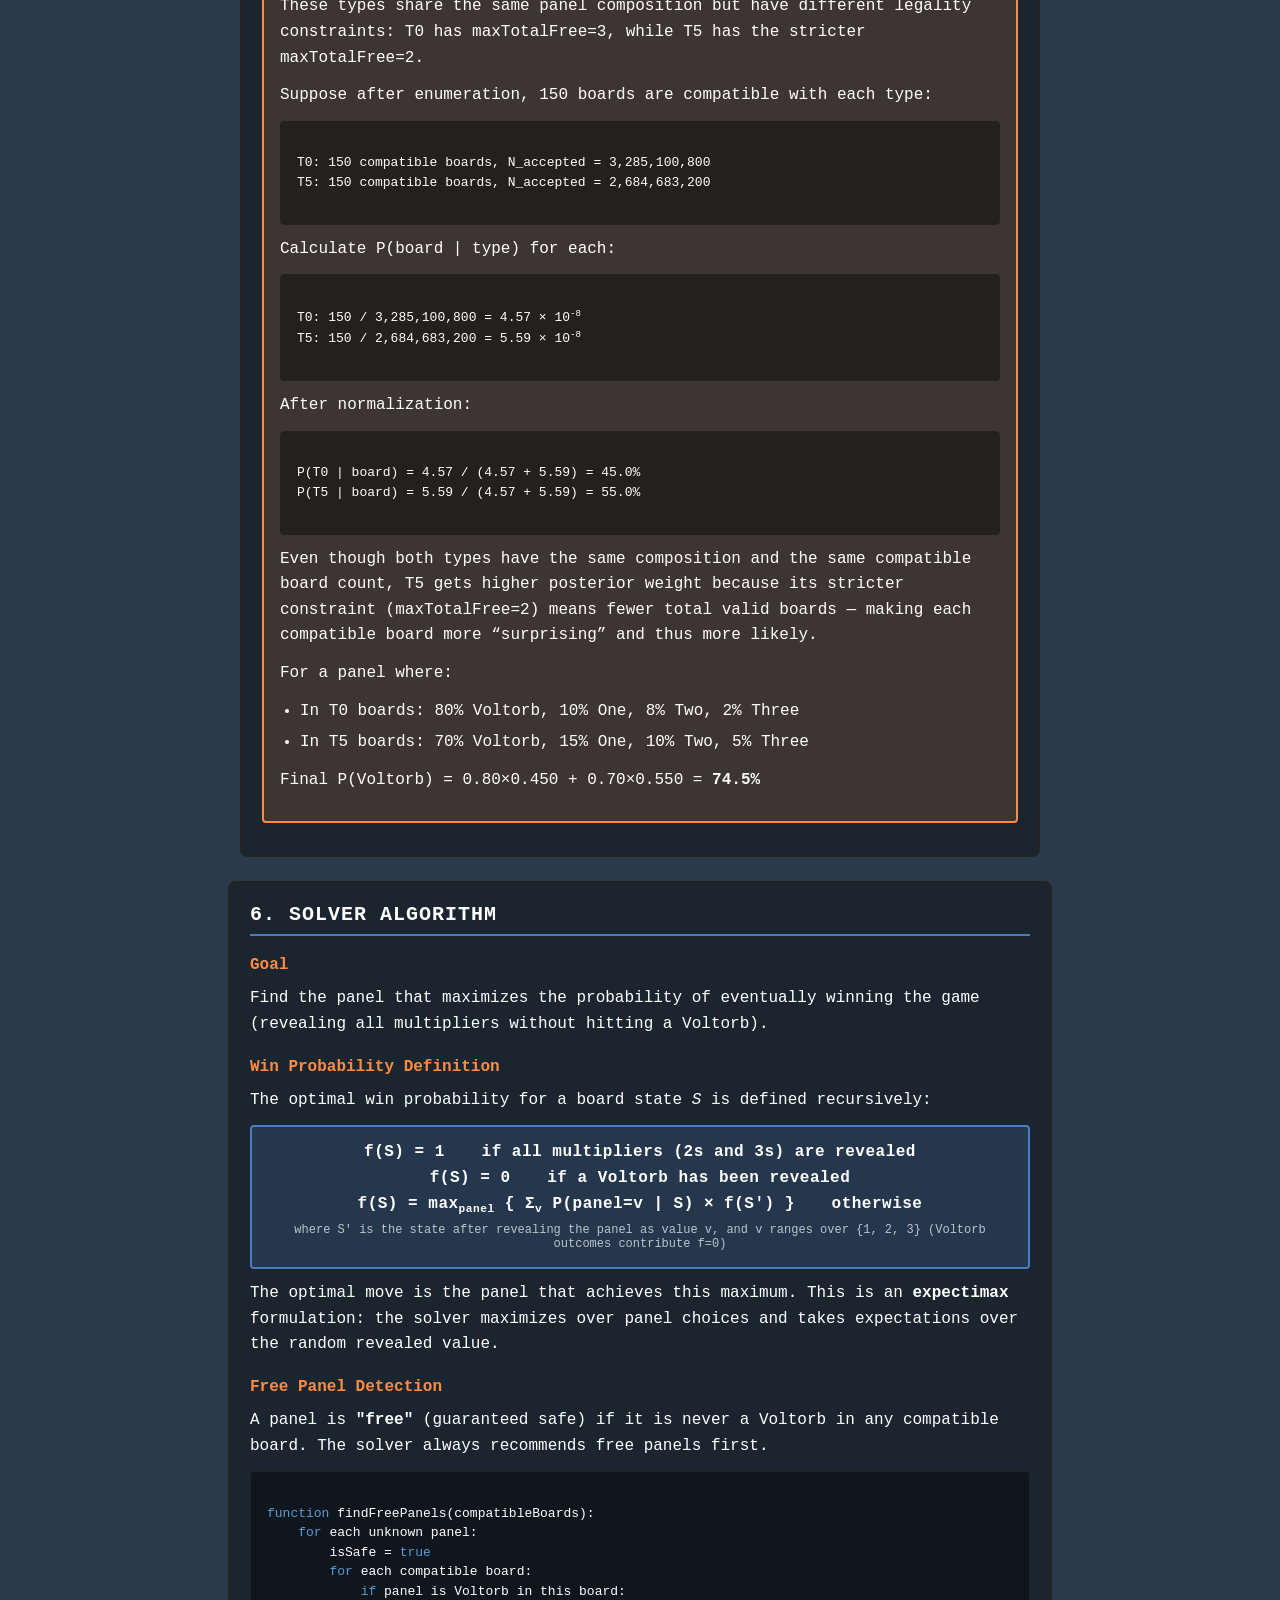
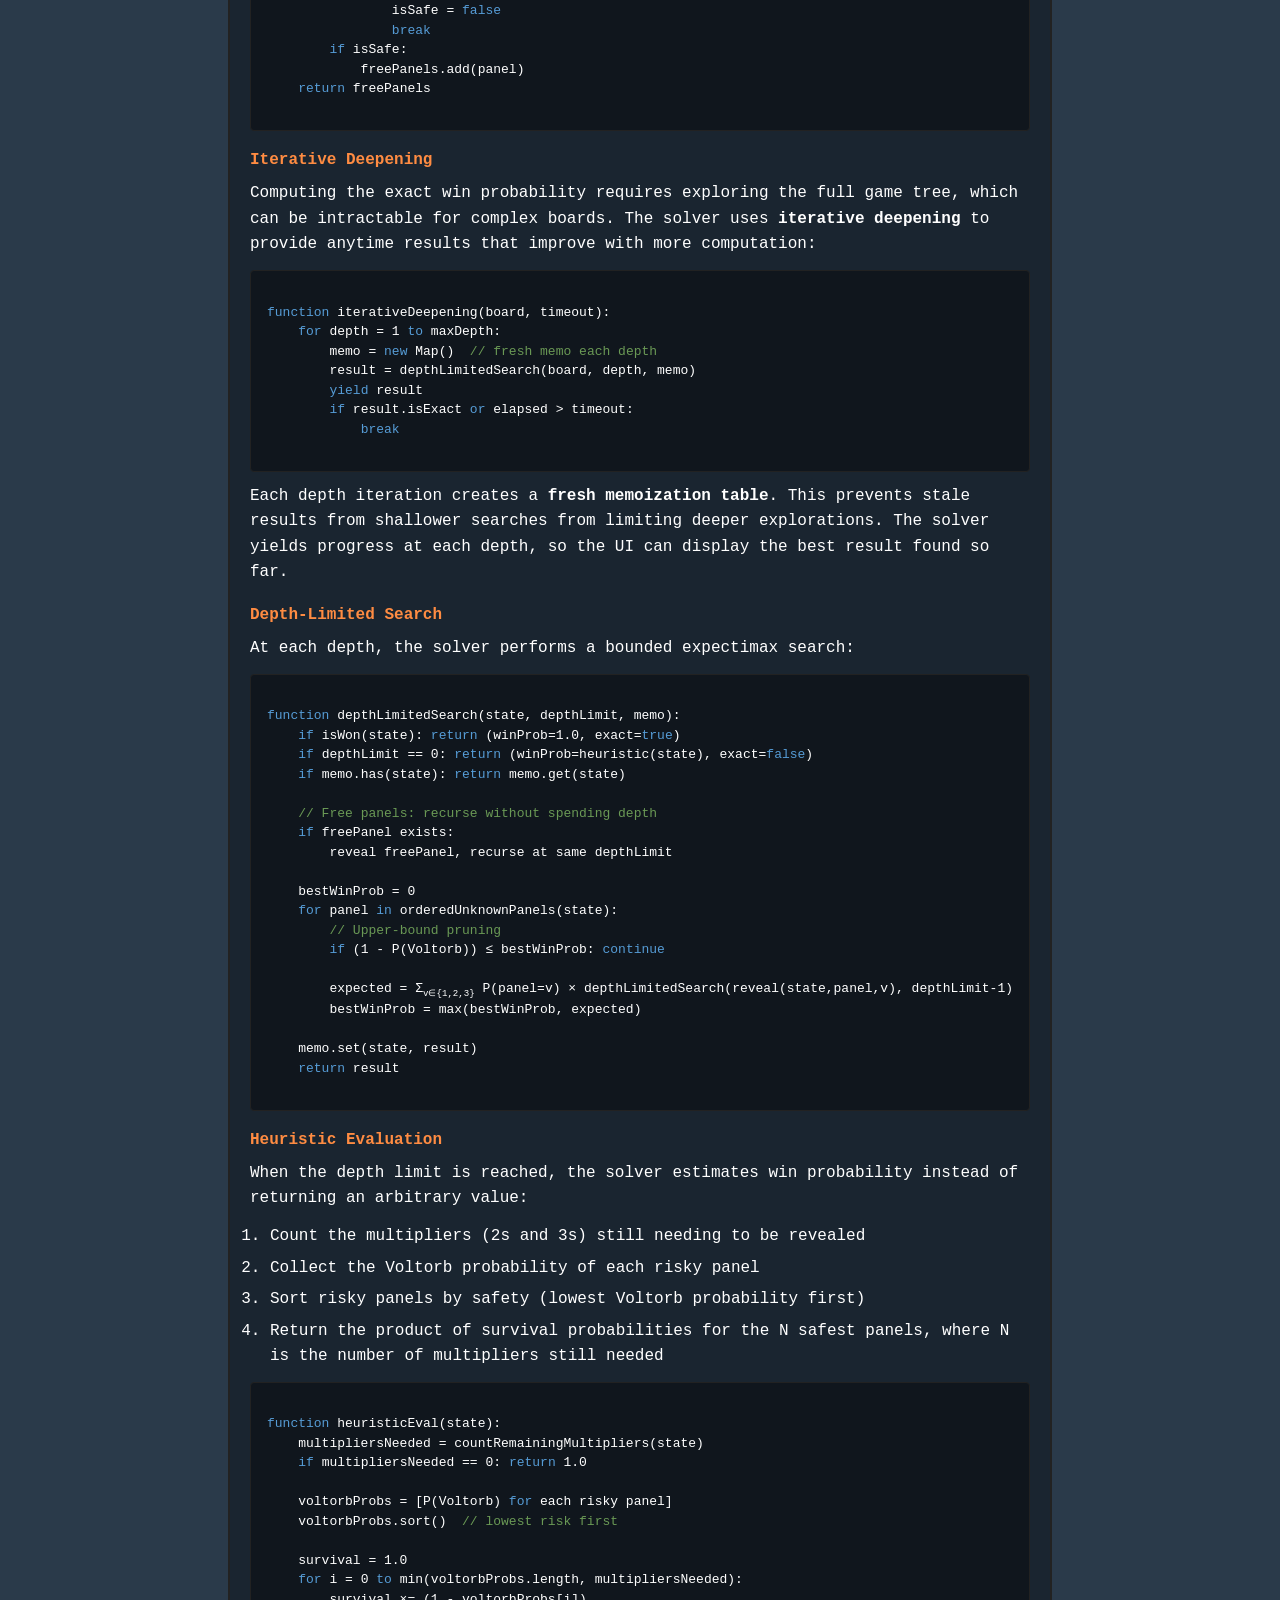
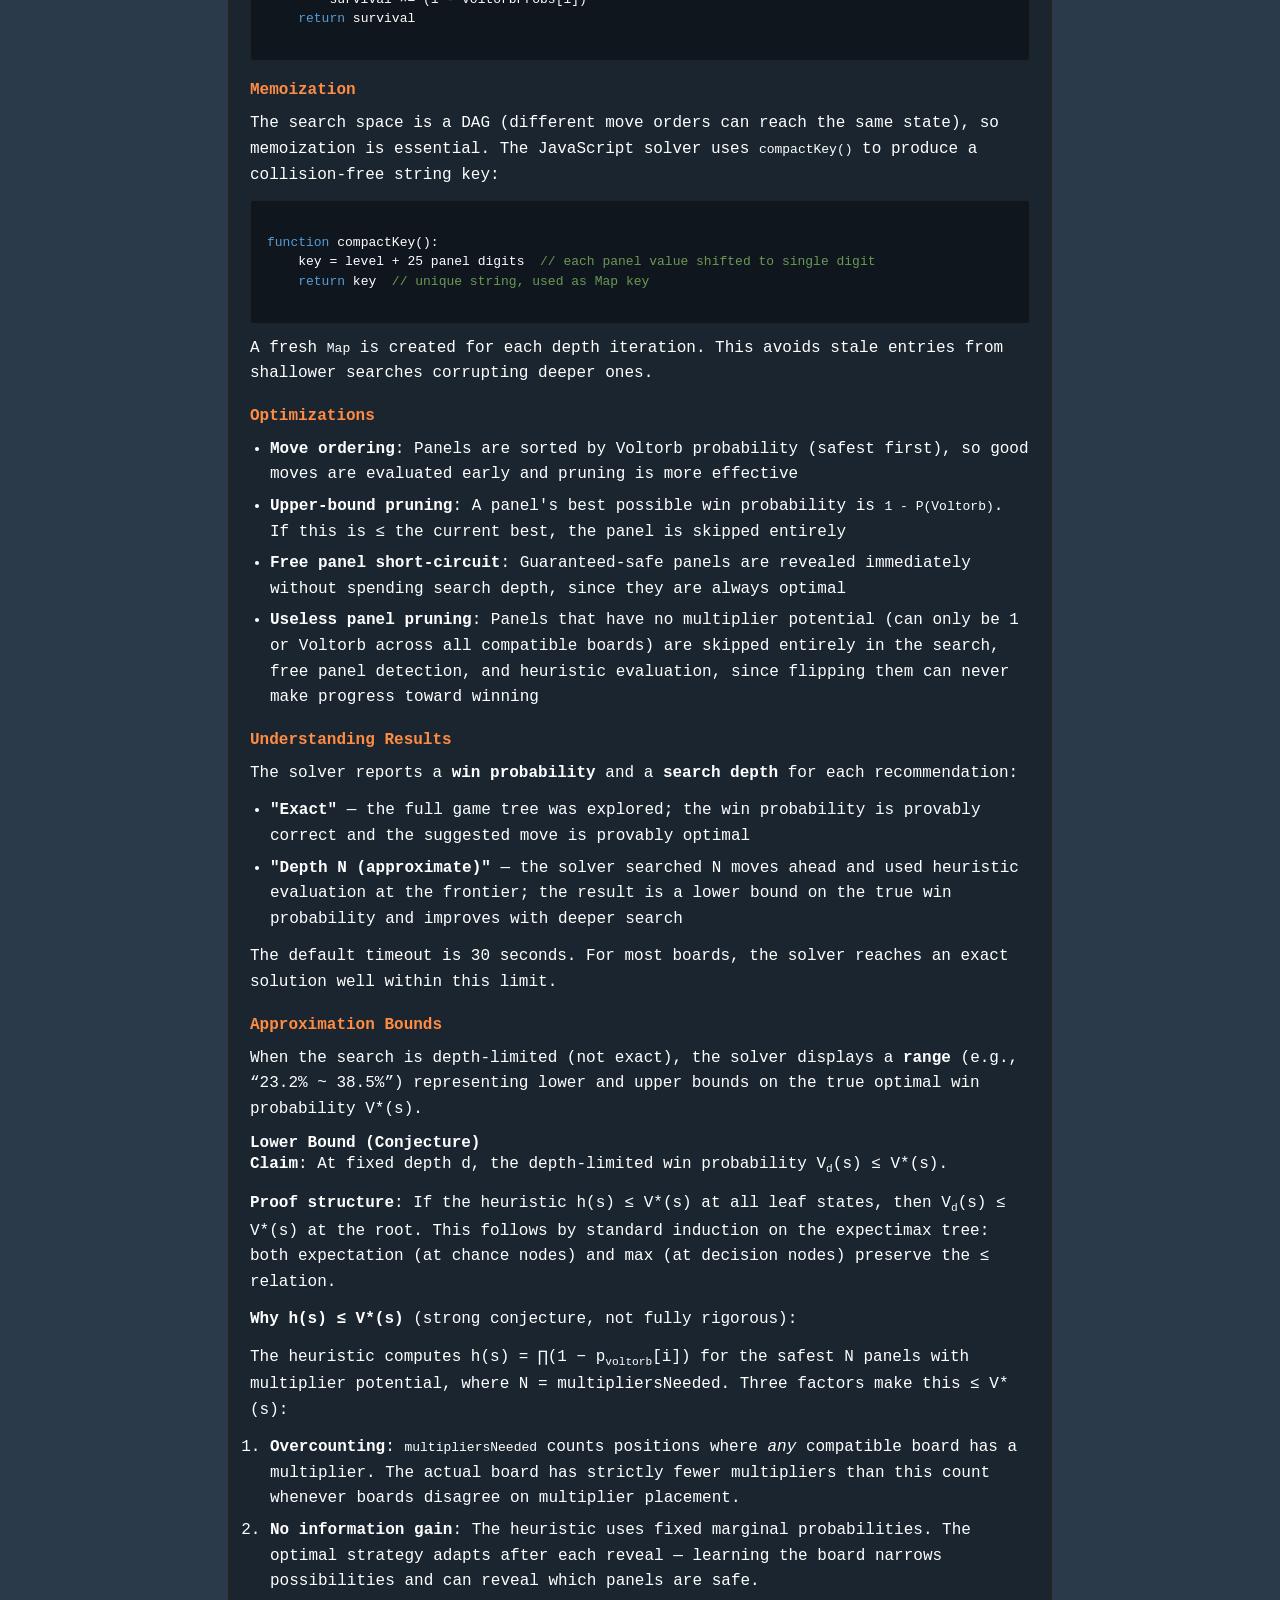
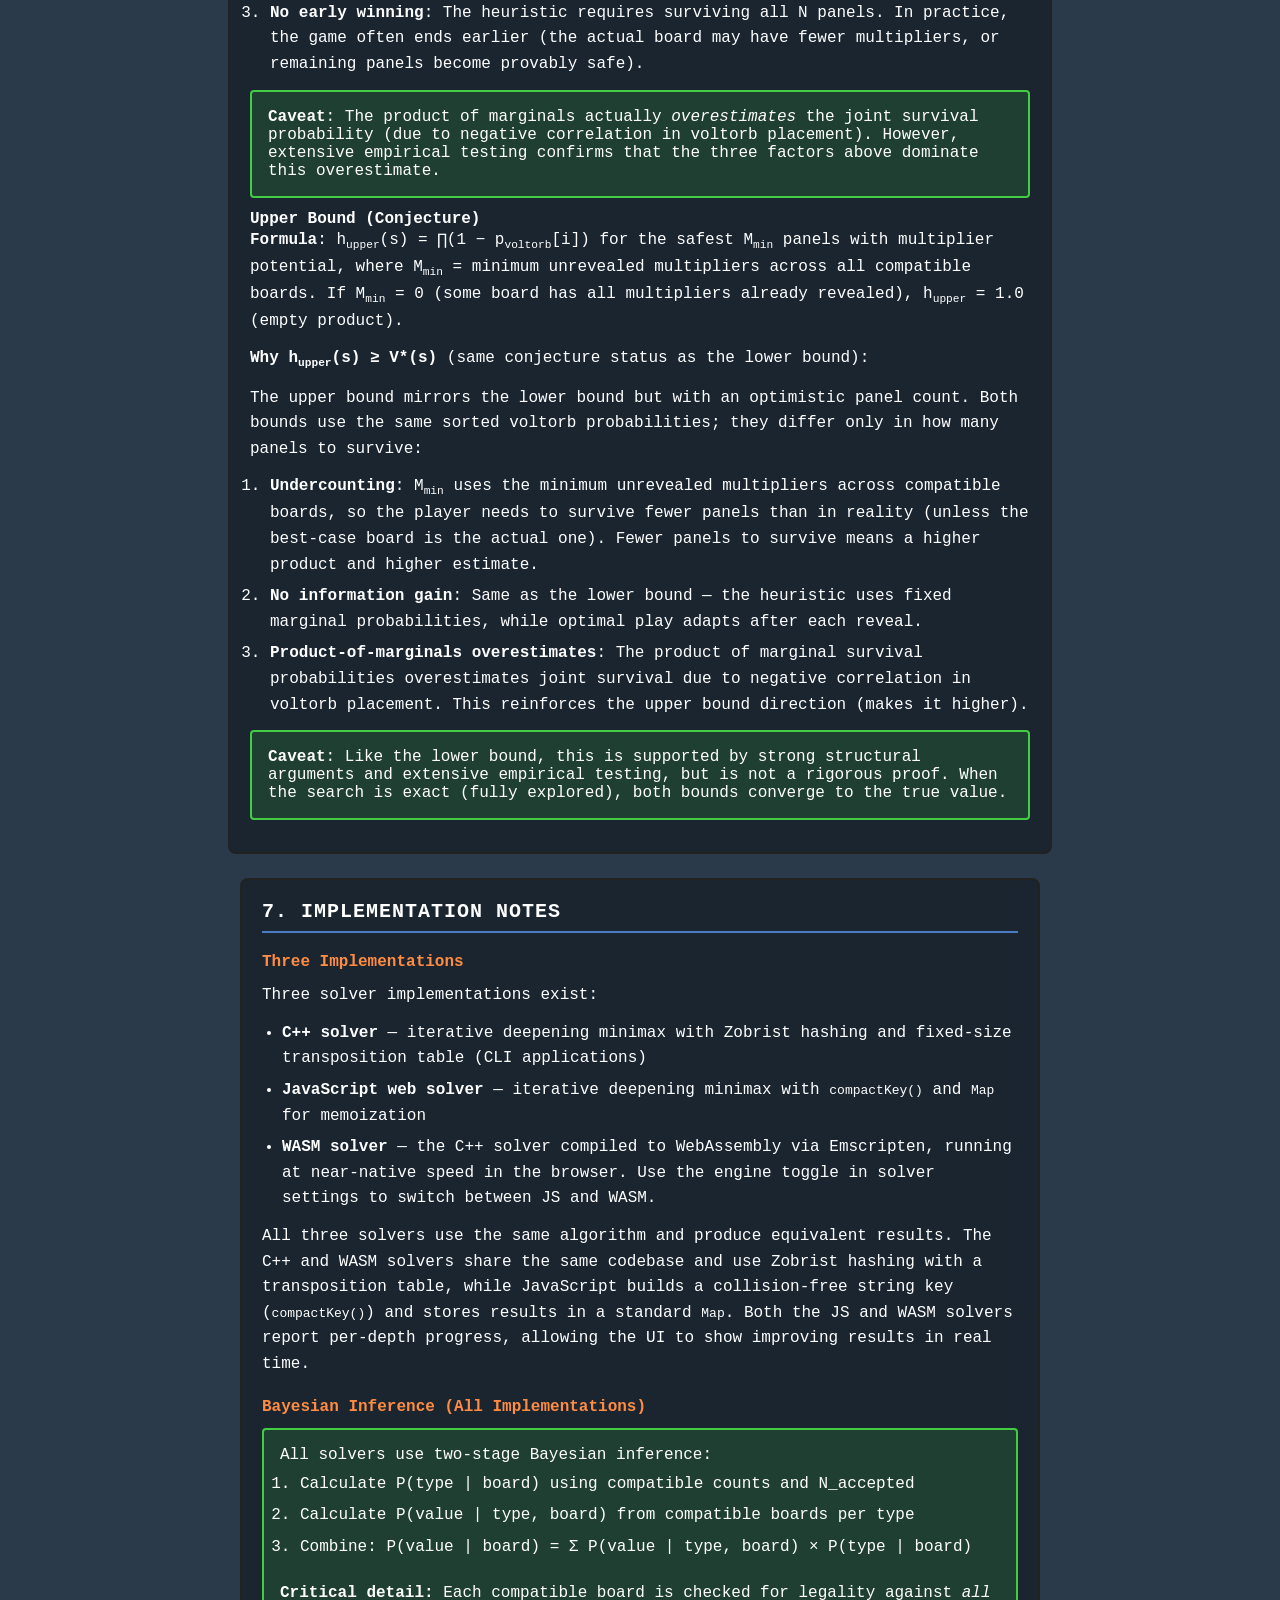
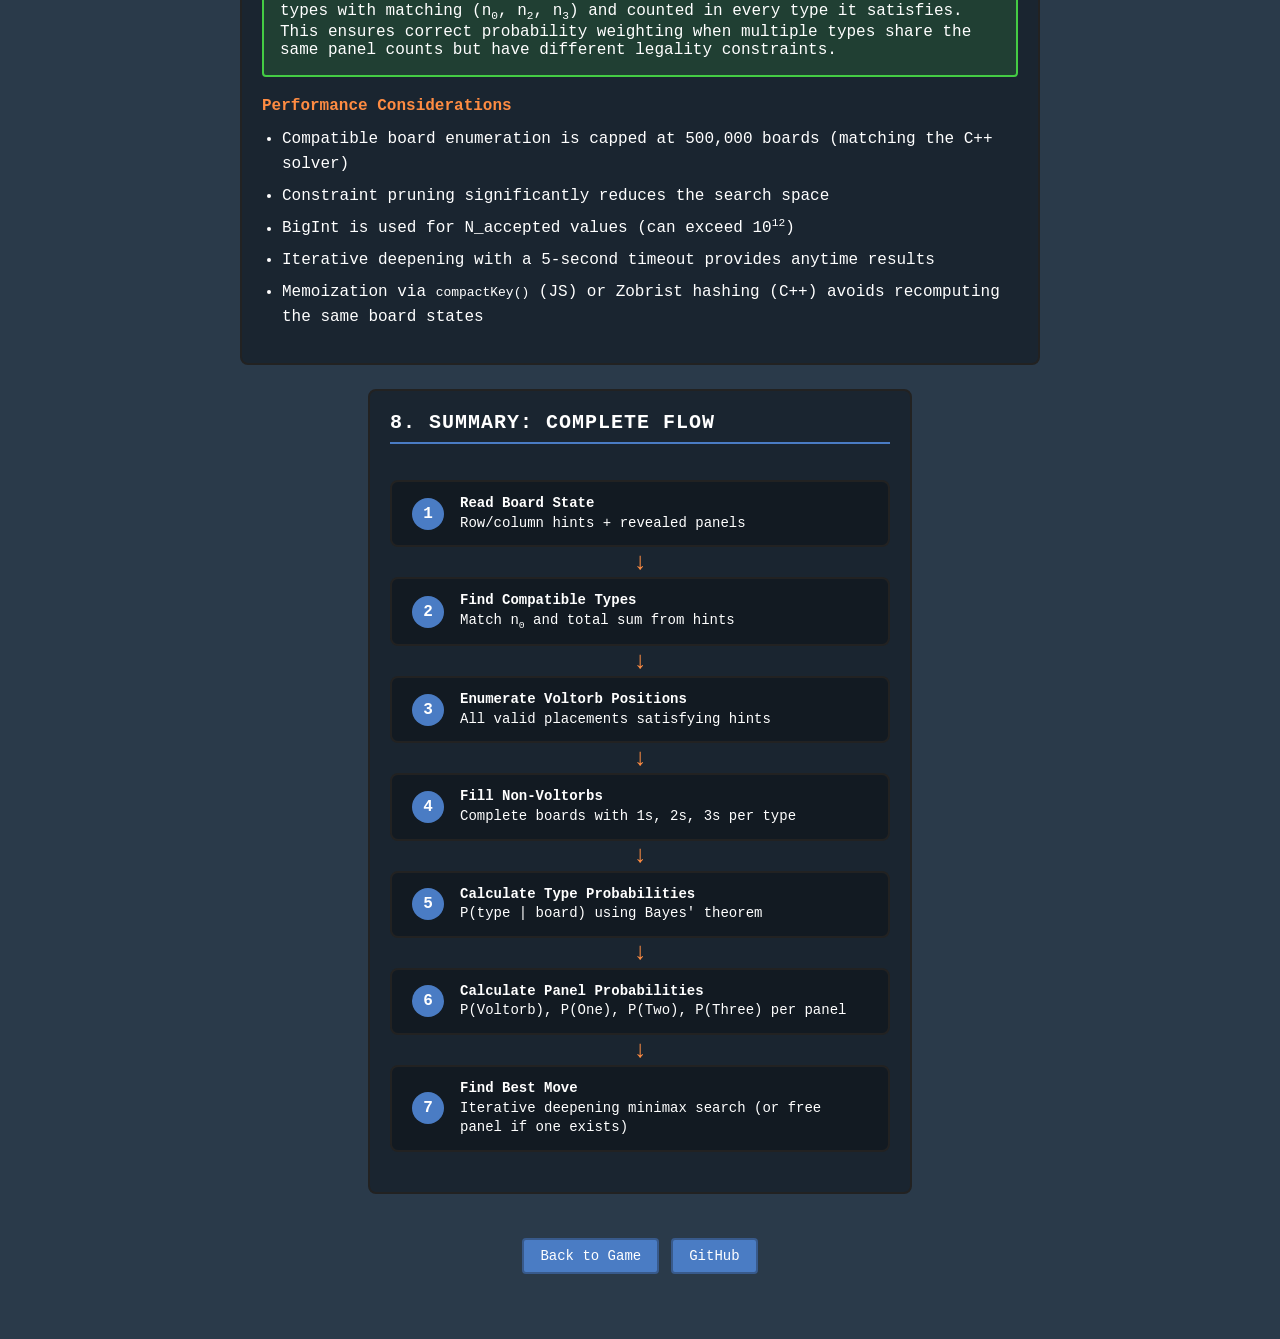
==== commit db49fd9e: "Tighter upper bound on win probability using M_min heuristic Replace h_upper=1.0 at depth-limited le" ====
--- a/docs/algorithm.html
+++ b/docs/algorithm.html
@@ -527,28 +527,37 @@
                     dominate this overestimate.
                 </div>
 
-                <h4>Upper Bound (Rigorous)</h4>
-                <p>
-                    <strong>Claim</strong>: Using h<sub>upper</sub>(s) = 1.0 at leaf nodes produces
-                    V<sub>d</sub><sup>upper</sup>(s) &ge; V*(s).
-                </p>
-                <p><strong>Proof</strong>:</p>
+                <h4>Upper Bound (Conjecture)</h4>
+                <p>
+                    <strong>Formula</strong>: h<sub>upper</sub>(s) = &prod;(1 &minus; p<sub>voltorb</sub>[i])
+                    for the safest M<sub>min</sub> panels with multiplier potential, where
+                    M<sub>min</sub> = minimum unrevealed multipliers across all compatible boards.
+                    If M<sub>min</sub> = 0 (some board has all multipliers already revealed),
+                    h<sub>upper</sub> = 1.0 (empty product).
+                </p>
+                <p>
+                    <strong>Why h<sub>upper</sub>(s) &ge; V*(s)</strong> (same conjecture status as the lower bound):
+                </p>
+                <p>
+                    The upper bound mirrors the lower bound but with an optimistic panel count. Both bounds
+                    use the same sorted voltorb probabilities; they differ only in how many panels to survive:
+                </p>
                 <ol>
-                    <li><strong>Base case</strong>: h<sub>upper</sub>(s) = 1.0 &ge; V*(s) since
-                        V* &isin; [0, 1]. &check;</li>
-                    <li><strong>Inductive step at chance nodes</strong>:
-                        E[V<sub>d</sub><sup>upper</sup>(child)] &ge; E[V*(child)] because
-                        V<sub>d</sub><sup>upper</sup> &ge; V* pointwise. &check;</li>
-                    <li><strong>Inductive step at max nodes</strong>:
-                        max<sub>a</sub> E[V<sub>d</sub><sup>upper</sup>|a] &ge;
-                        max<sub>a</sub> E[V*|a] for the same reason. &check;</li>
-                    <li>Therefore V<sub>d</sub><sup>upper</sup>(root) &ge; V*(root). &marker;</li>
+                    <li><strong>Undercounting</strong>: M<sub>min</sub> uses the minimum unrevealed multipliers
+                        across compatible boards, so the player needs to survive fewer panels than in reality
+                        (unless the best-case board is the actual one). Fewer panels to survive means a higher
+                        product and higher estimate.</li>
+                    <li><strong>No information gain</strong>: Same as the lower bound &mdash; the heuristic uses
+                        fixed marginal probabilities, while optimal play adapts after each reveal.</li>
+                    <li><strong>Product-of-marginals overestimates</strong>: The product of marginal survival
+                        probabilities overestimates joint survival due to negative correlation in voltorb
+                        placement. This reinforces the upper bound direction (makes it higher).</li>
                 </ol>
-                <p>
-                    This bound is tight: as depth increases, fewer leaves use h=1, so the upper
-                    bound converges to V*. When the search is exact (fully explored), the upper and
-                    lower bounds are equal.
-                </p>
+                <div class="note-box">
+                    <strong>Caveat</strong>: Like the lower bound, this is supported by strong structural
+                    arguments and extensive empirical testing, but is not a rigorous proof. When the search
+                    is exact (fully explored), both bounds converge to the true value.
+                </div>
             </section>
 
             <!-- Implementation Notes -->
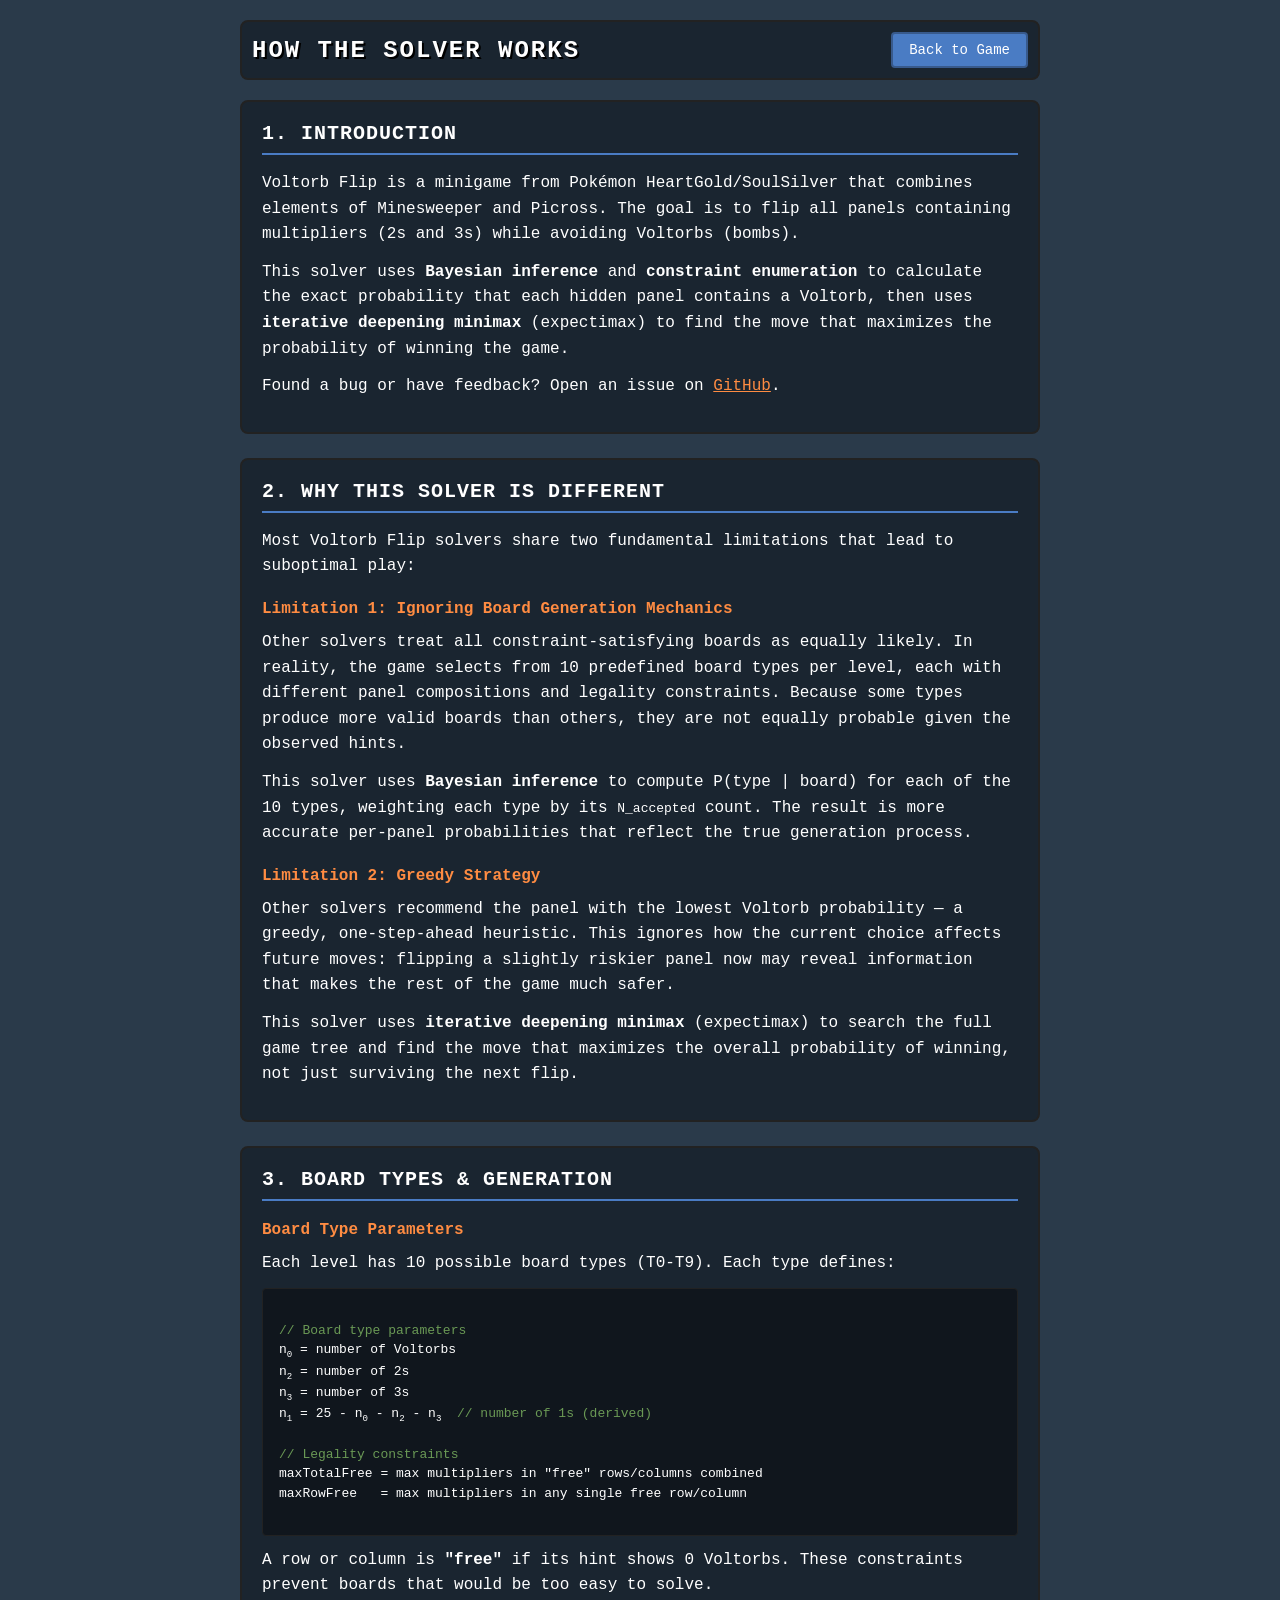
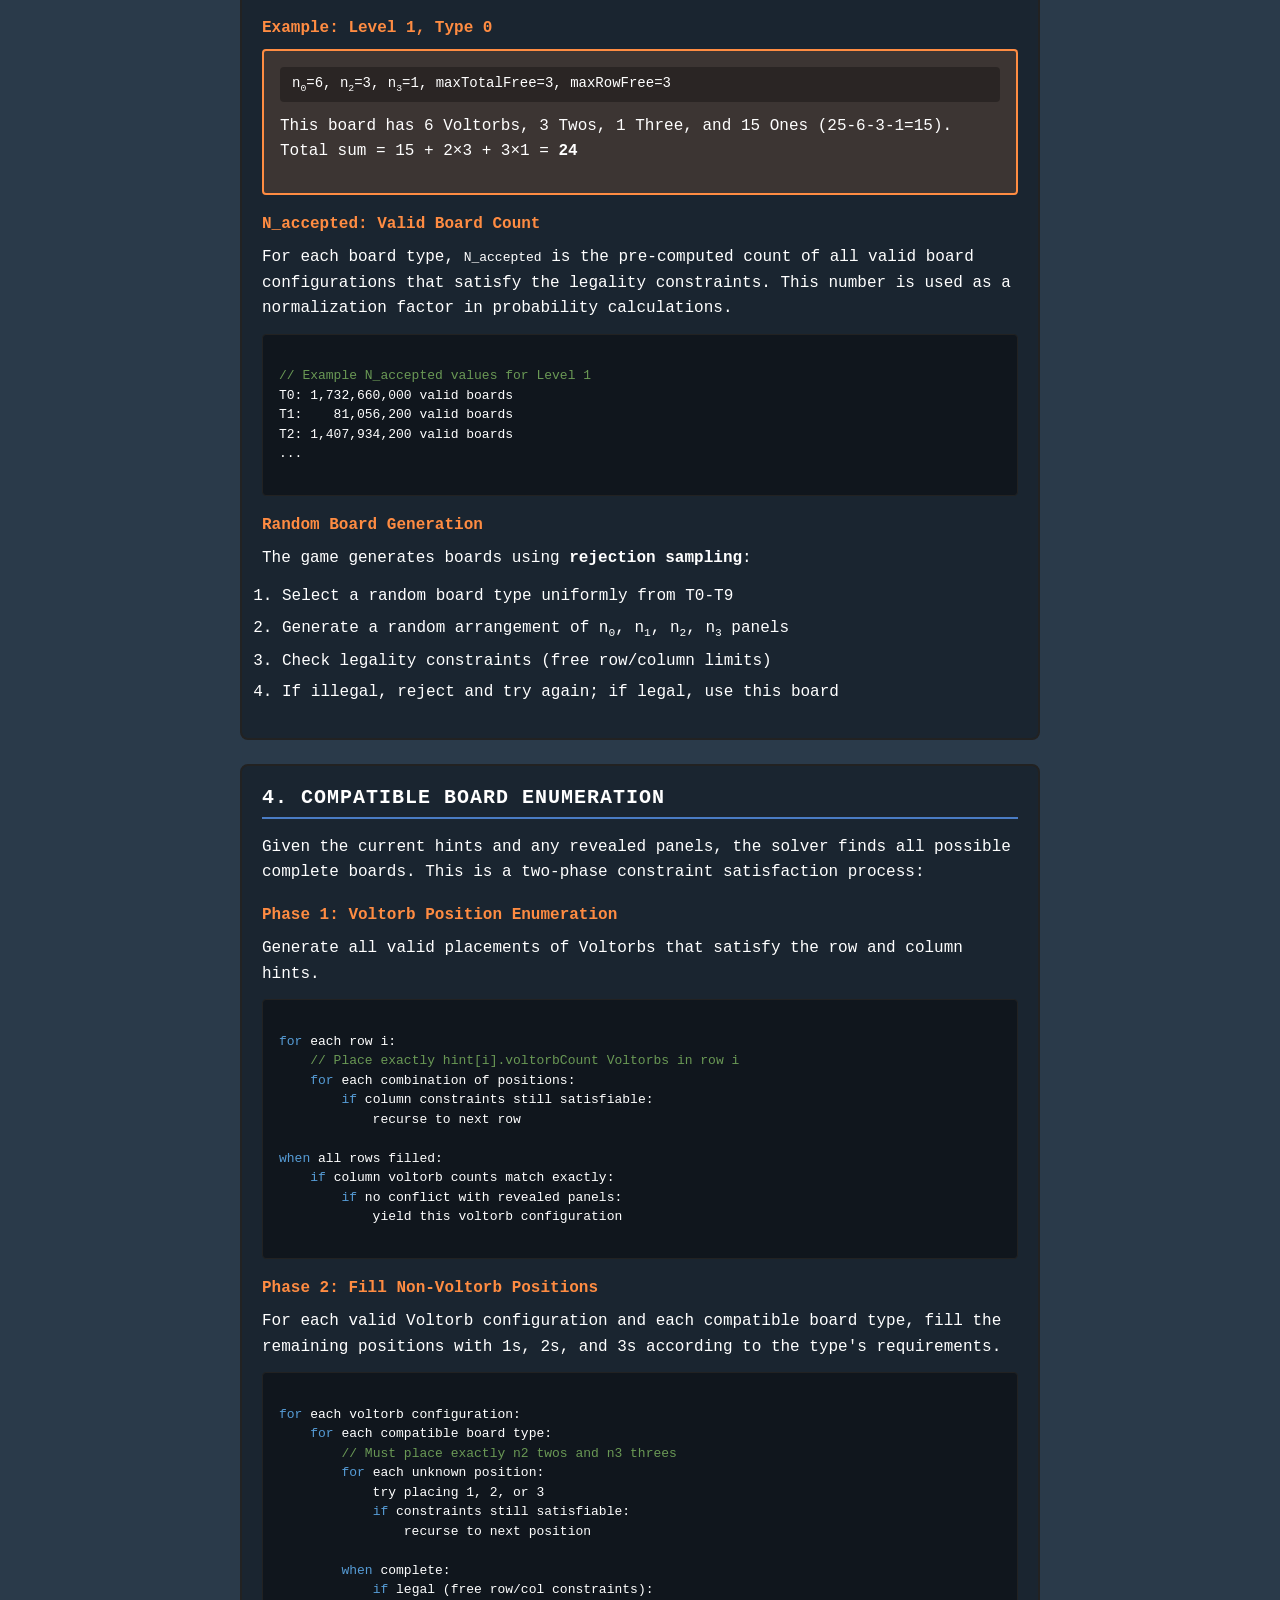
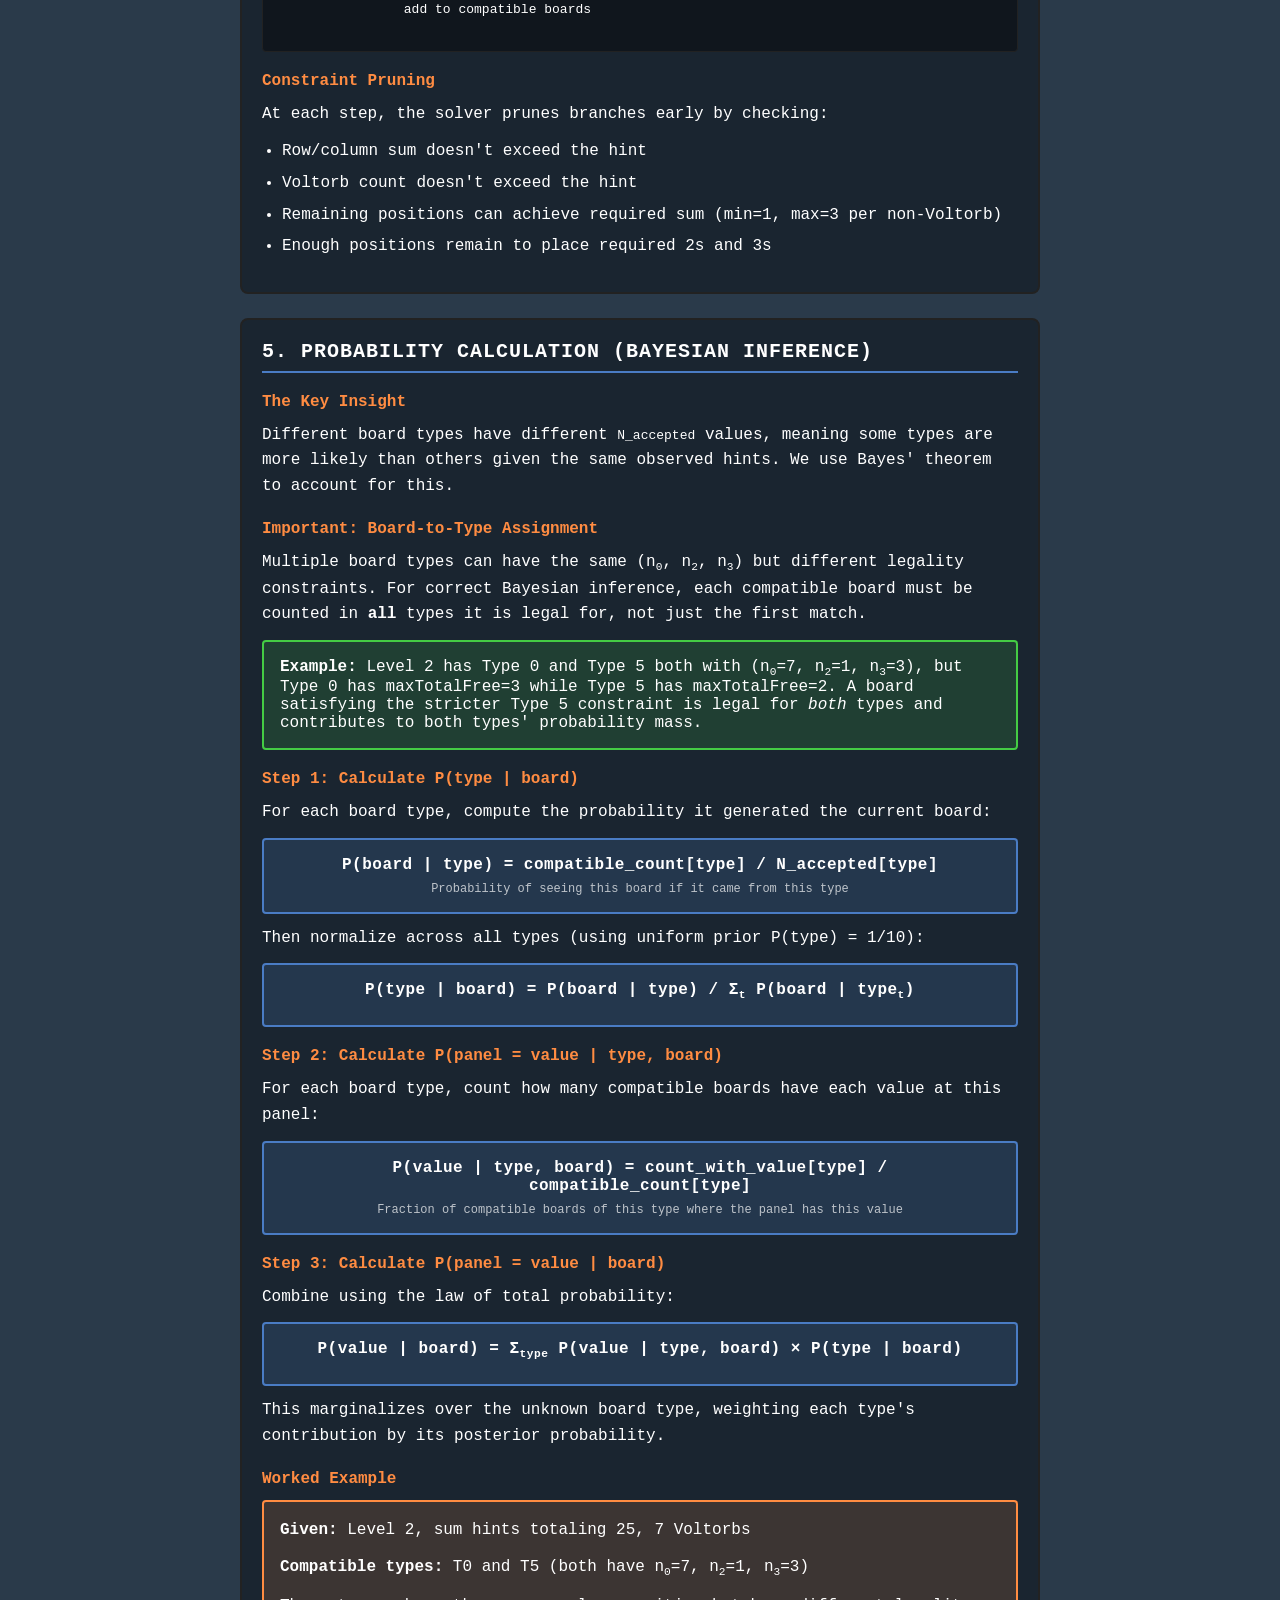
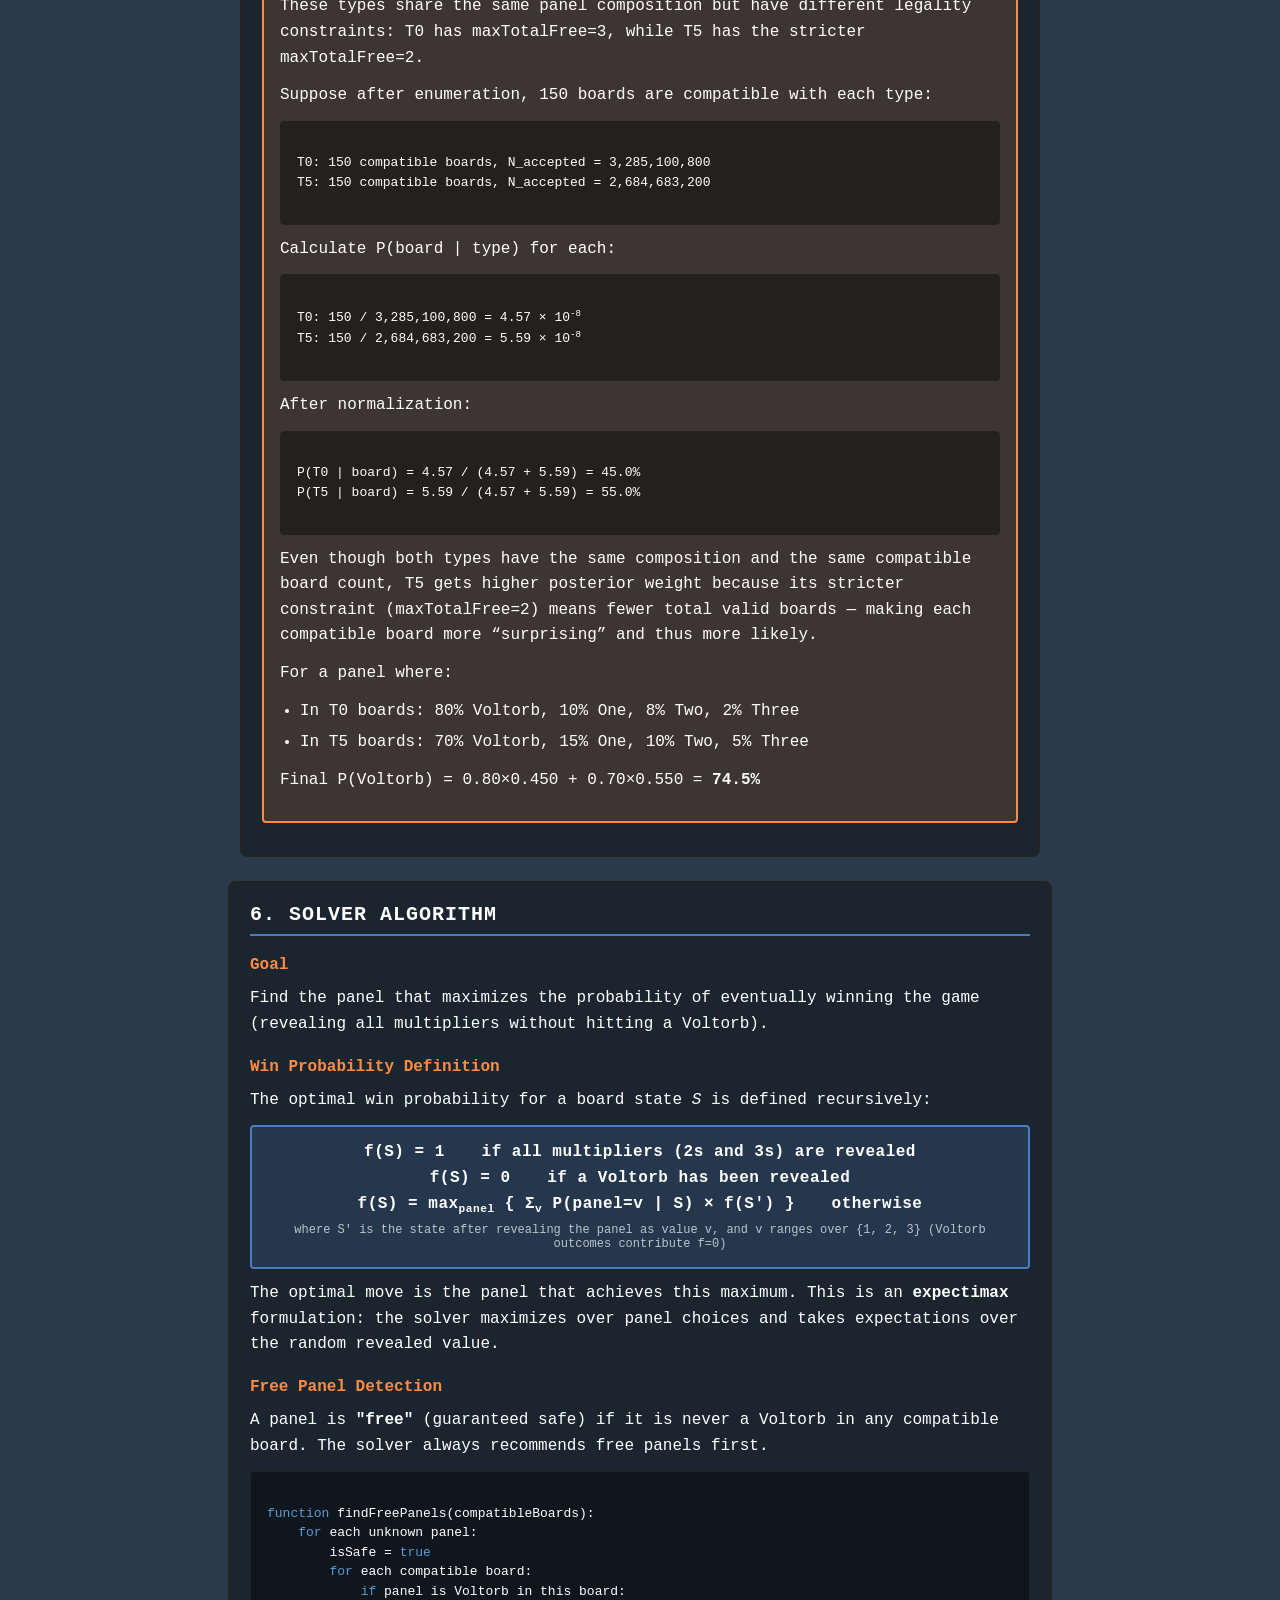
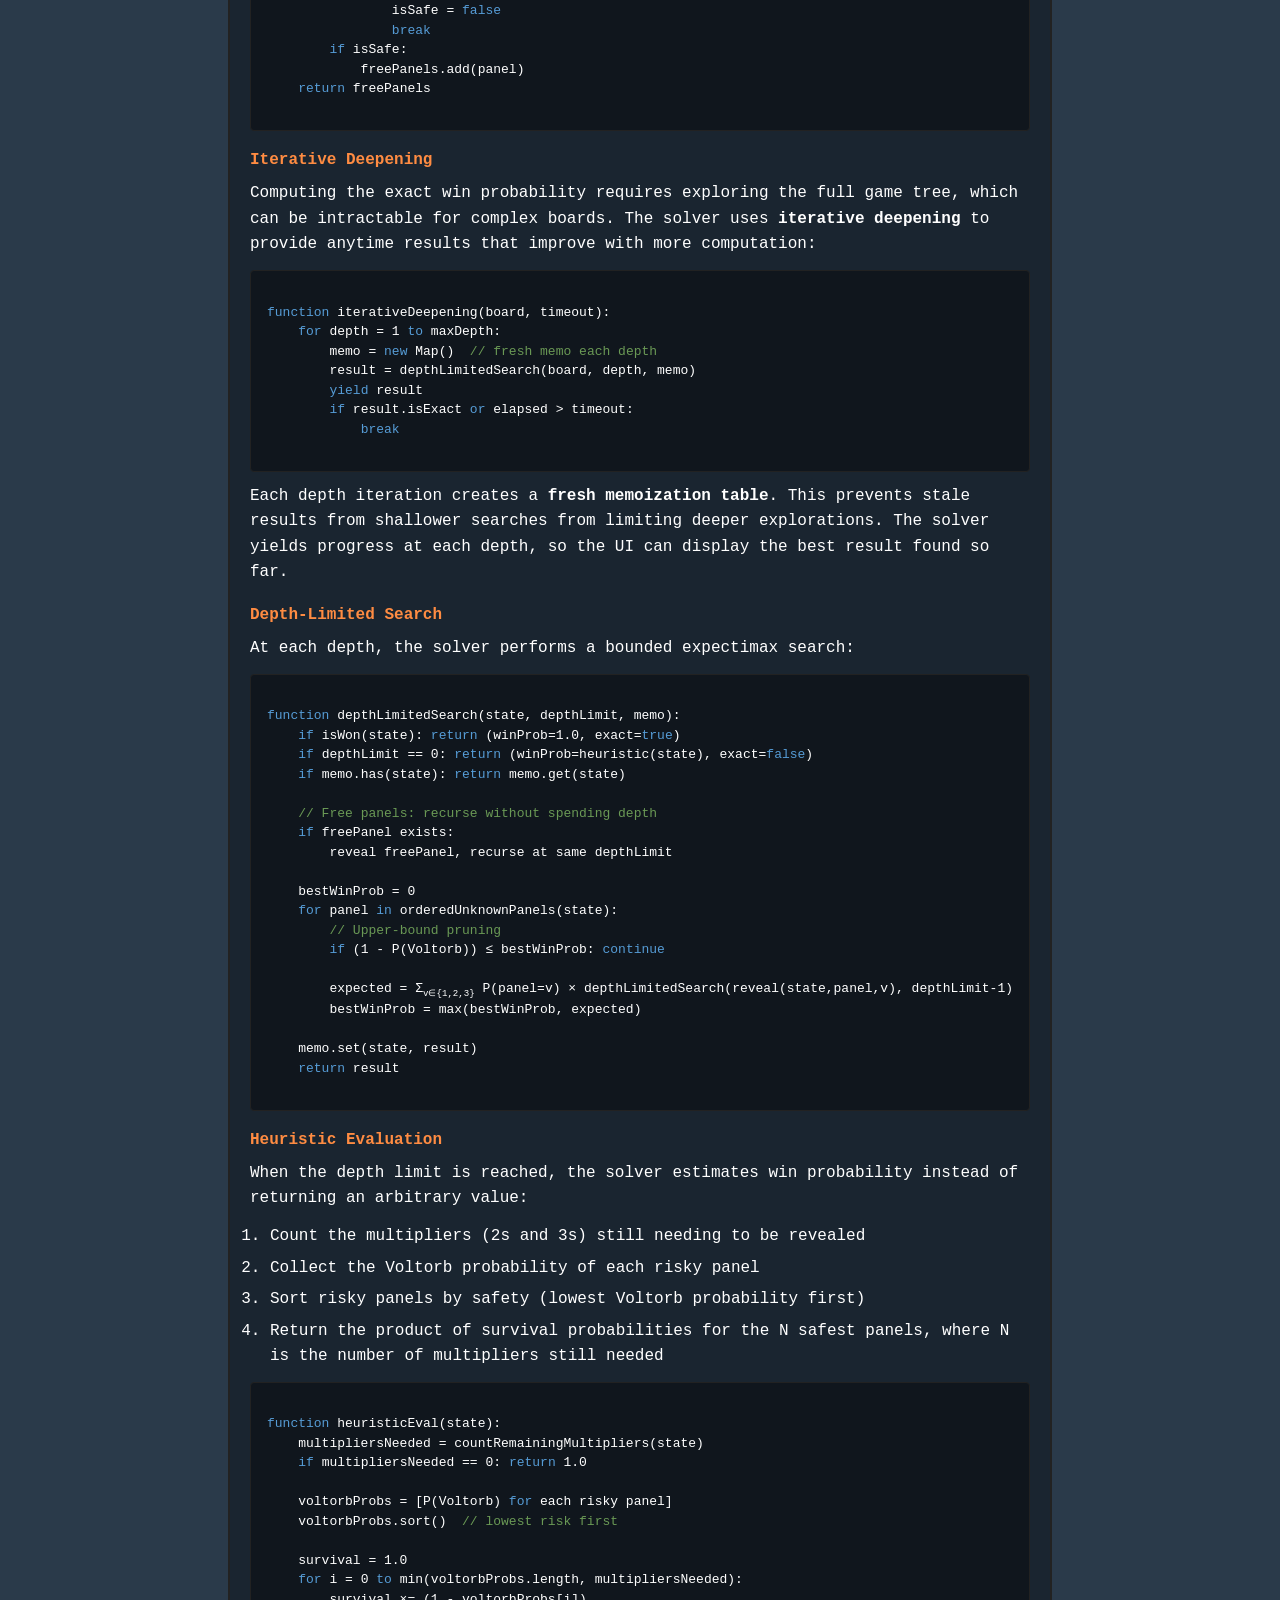
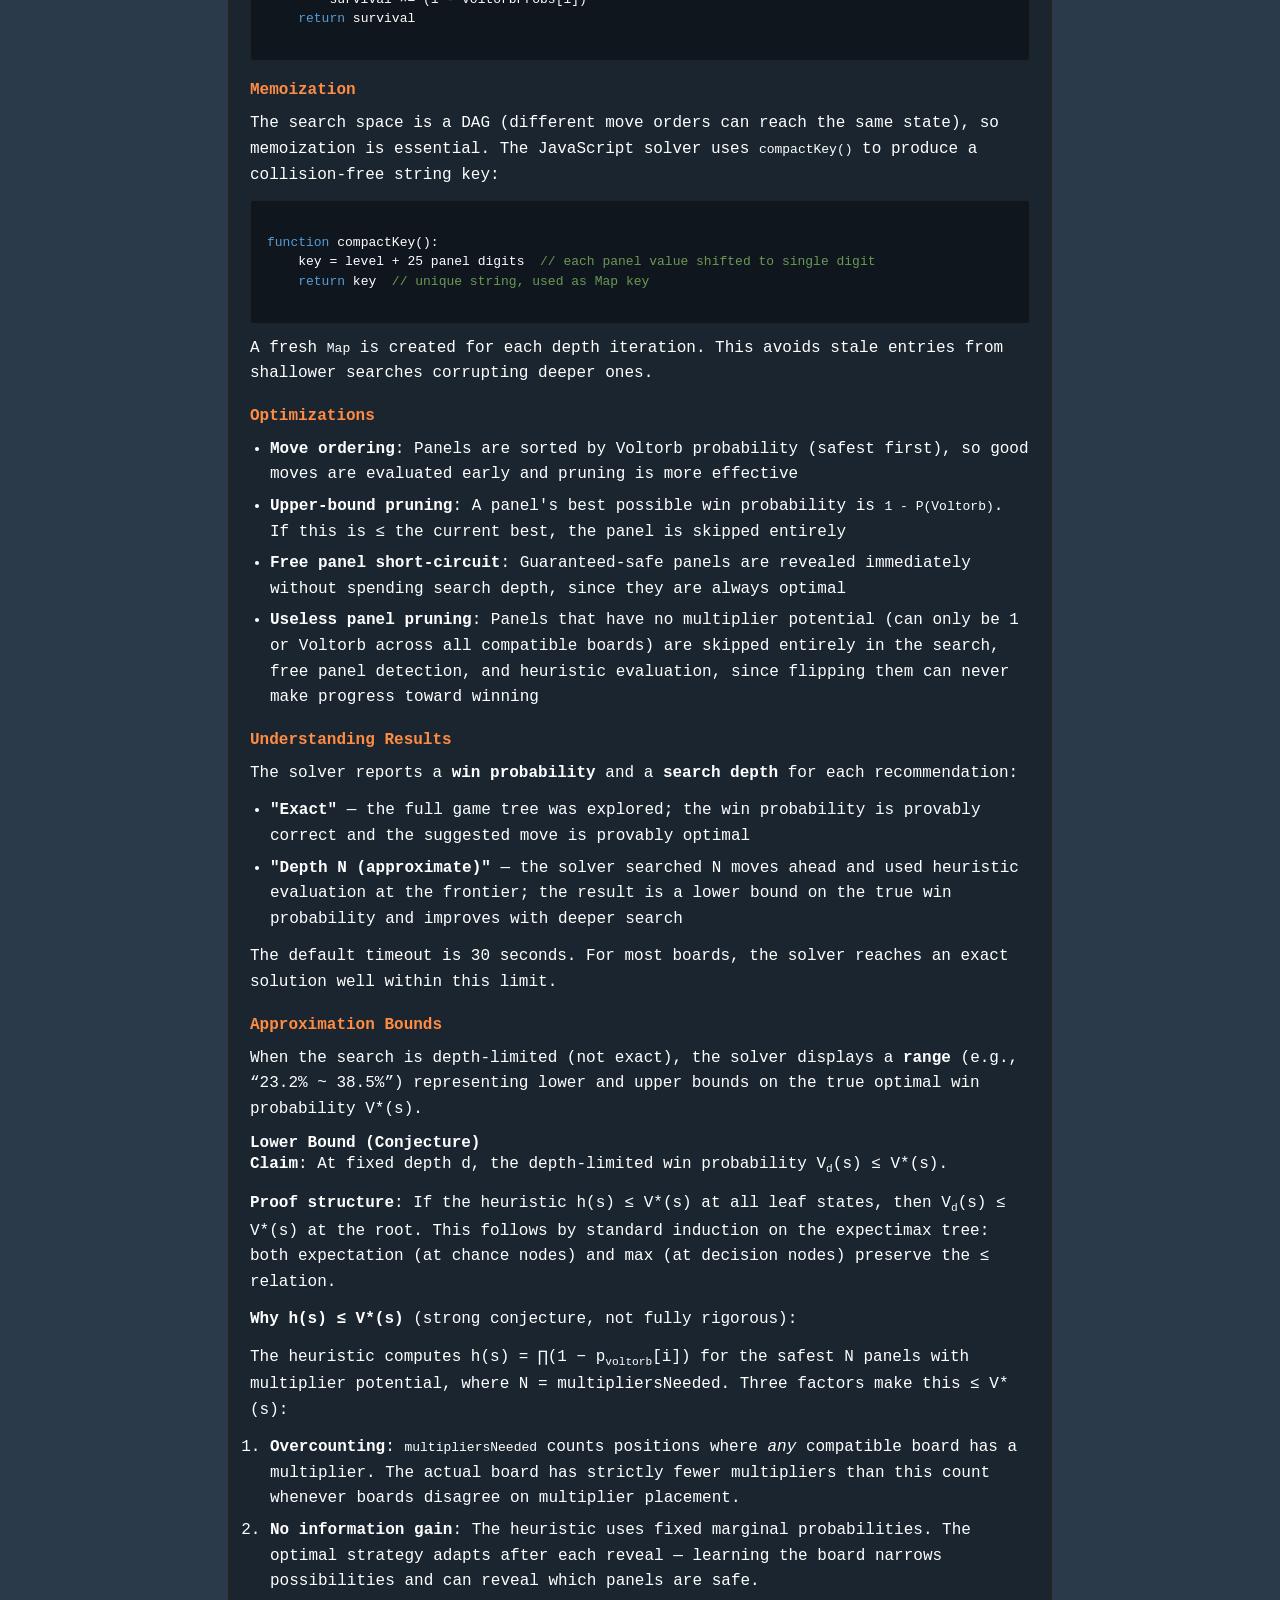
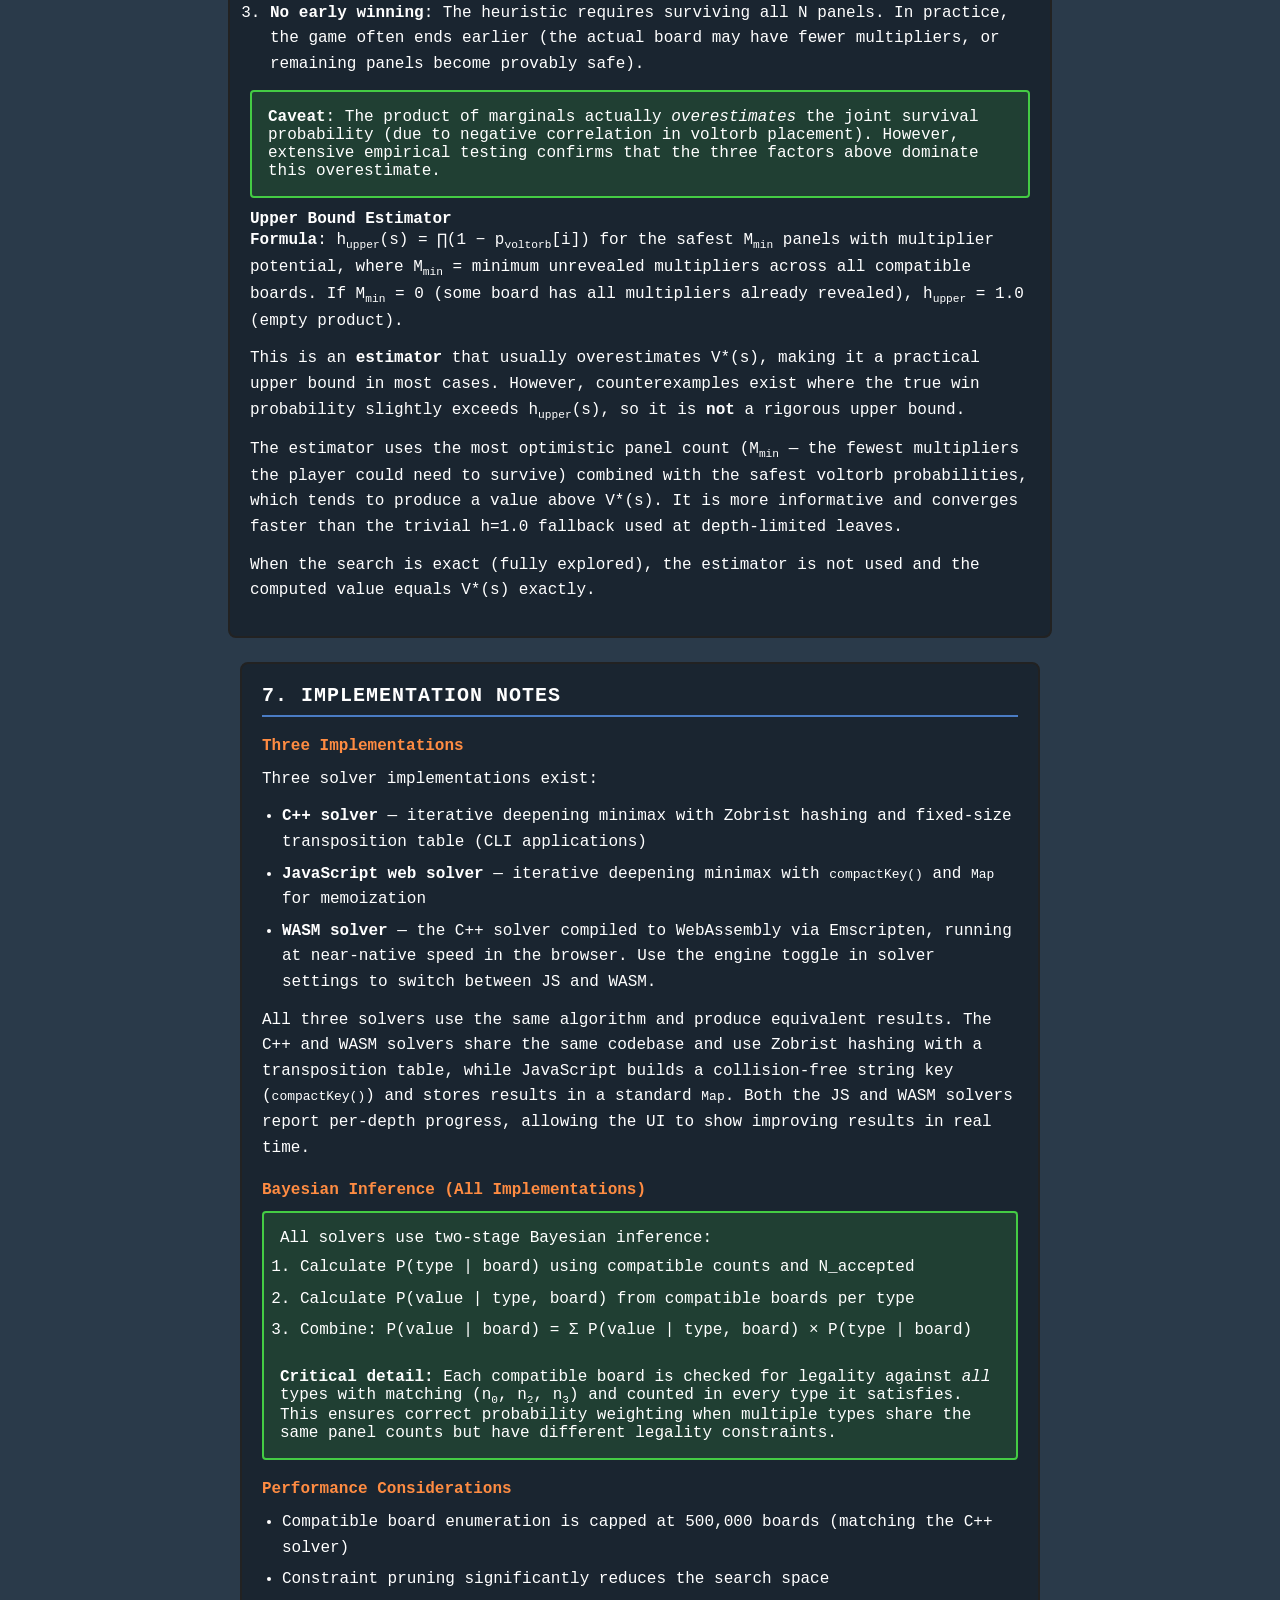
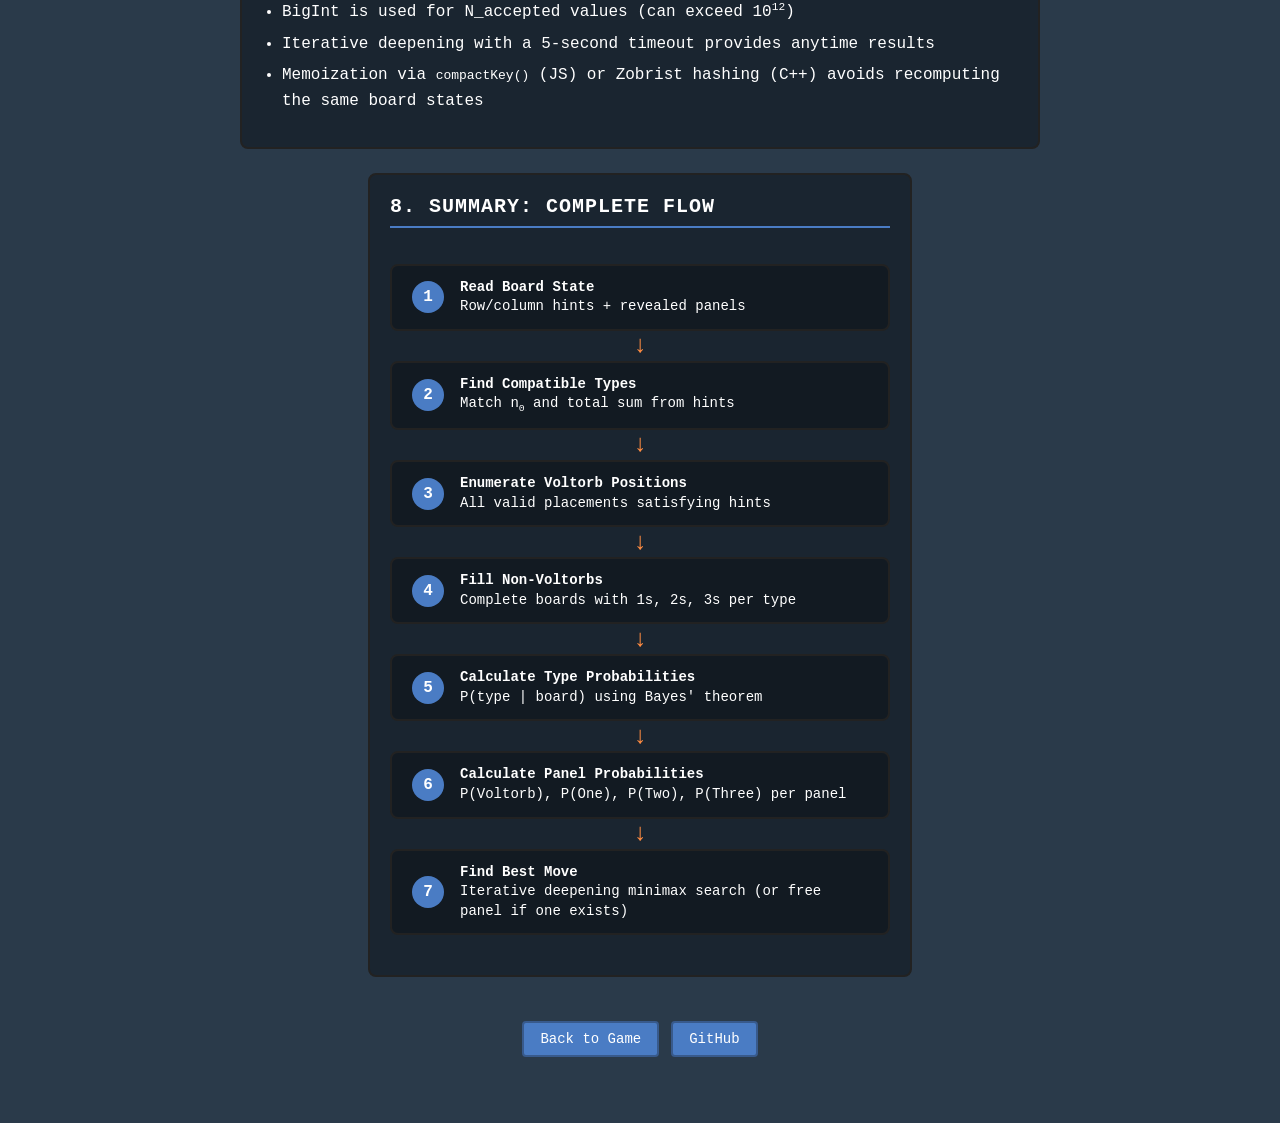
==== commit 453f7e25: "Reclassify upper bound heuristic from conjecture to estimator The M_min upper bound is not a true up" ====
--- a/docs/algorithm.html
+++ b/docs/algorithm.html
@@ -527,7 +527,7 @@
                     dominate this overestimate.
                 </div>
 
-                <h4>Upper Bound (Conjecture)</h4>
+                <h4>Upper Bound Estimator</h4>
                 <p>
                     <strong>Formula</strong>: h<sub>upper</sub>(s) = &prod;(1 &minus; p<sub>voltorb</sub>[i])
                     for the safest M<sub>min</sub> panels with multiplier potential, where
@@ -536,28 +536,21 @@
                     h<sub>upper</sub> = 1.0 (empty product).
                 </p>
                 <p>
-                    <strong>Why h<sub>upper</sub>(s) &ge; V*(s)</strong> (same conjecture status as the lower bound):
-                </p>
-                <p>
-                    The upper bound mirrors the lower bound but with an optimistic panel count. Both bounds
-                    use the same sorted voltorb probabilities; they differ only in how many panels to survive:
-                </p>
-                <ol>
-                    <li><strong>Undercounting</strong>: M<sub>min</sub> uses the minimum unrevealed multipliers
-                        across compatible boards, so the player needs to survive fewer panels than in reality
-                        (unless the best-case board is the actual one). Fewer panels to survive means a higher
-                        product and higher estimate.</li>
-                    <li><strong>No information gain</strong>: Same as the lower bound &mdash; the heuristic uses
-                        fixed marginal probabilities, while optimal play adapts after each reveal.</li>
-                    <li><strong>Product-of-marginals overestimates</strong>: The product of marginal survival
-                        probabilities overestimates joint survival due to negative correlation in voltorb
-                        placement. This reinforces the upper bound direction (makes it higher).</li>
-                </ol>
-                <div class="note-box">
-                    <strong>Caveat</strong>: Like the lower bound, this is supported by strong structural
-                    arguments and extensive empirical testing, but is not a rigorous proof. When the search
-                    is exact (fully explored), both bounds converge to the true value.
-                </div>
+                    This is an <strong>estimator</strong> that usually overestimates V*(s), making it a
+                    practical upper bound in most cases. However, counterexamples exist where the true win
+                    probability slightly exceeds h<sub>upper</sub>(s), so it is <strong>not</strong> a
+                    rigorous upper bound.
+                </p>
+                <p>
+                    The estimator uses the most optimistic panel count (M<sub>min</sub> &mdash; the fewest
+                    multipliers the player could need to survive) combined with the safest voltorb
+                    probabilities, which tends to produce a value above V*(s). It is more informative and
+                    converges faster than the trivial h=1.0 fallback used at depth-limited leaves.
+                </p>
+                <p>
+                    When the search is exact (fully explored), the estimator is not used and the computed
+                    value equals V*(s) exactly.
+                </p>
             </section>
 
             <!-- Implementation Notes -->
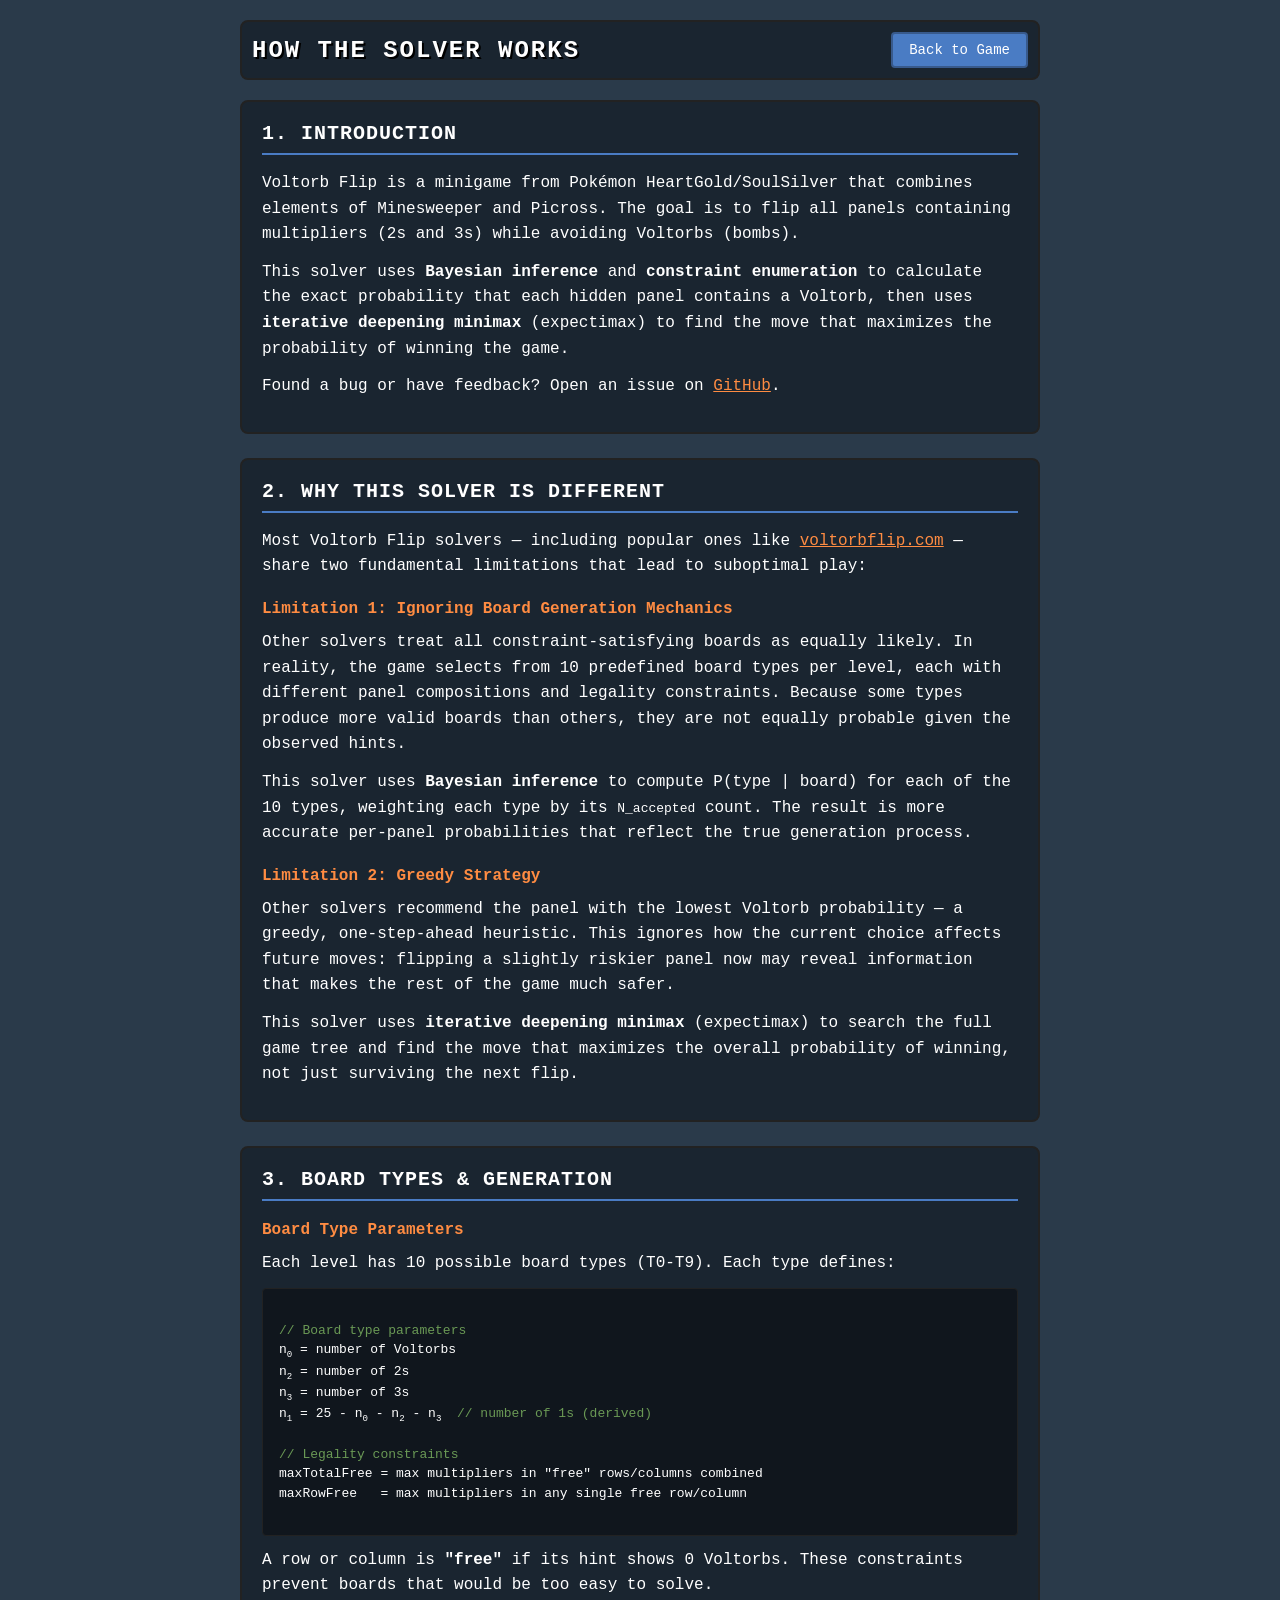
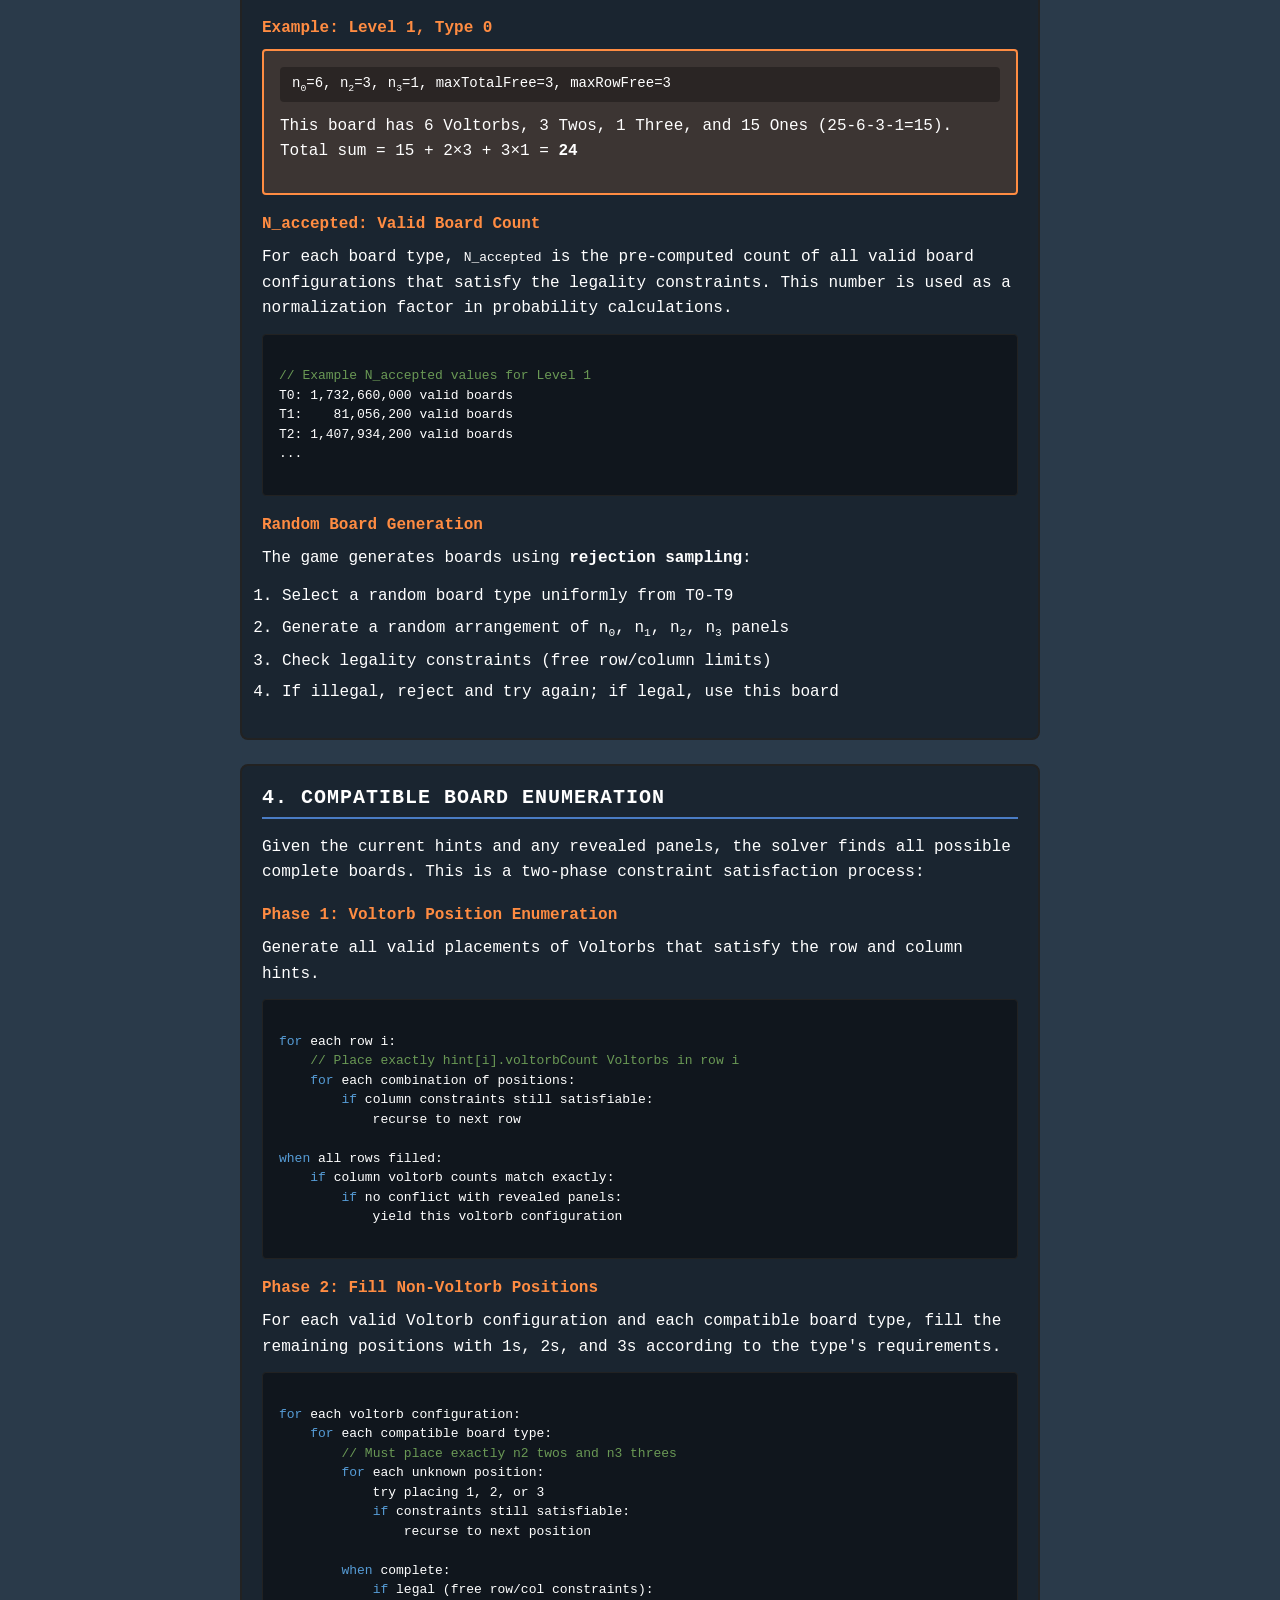
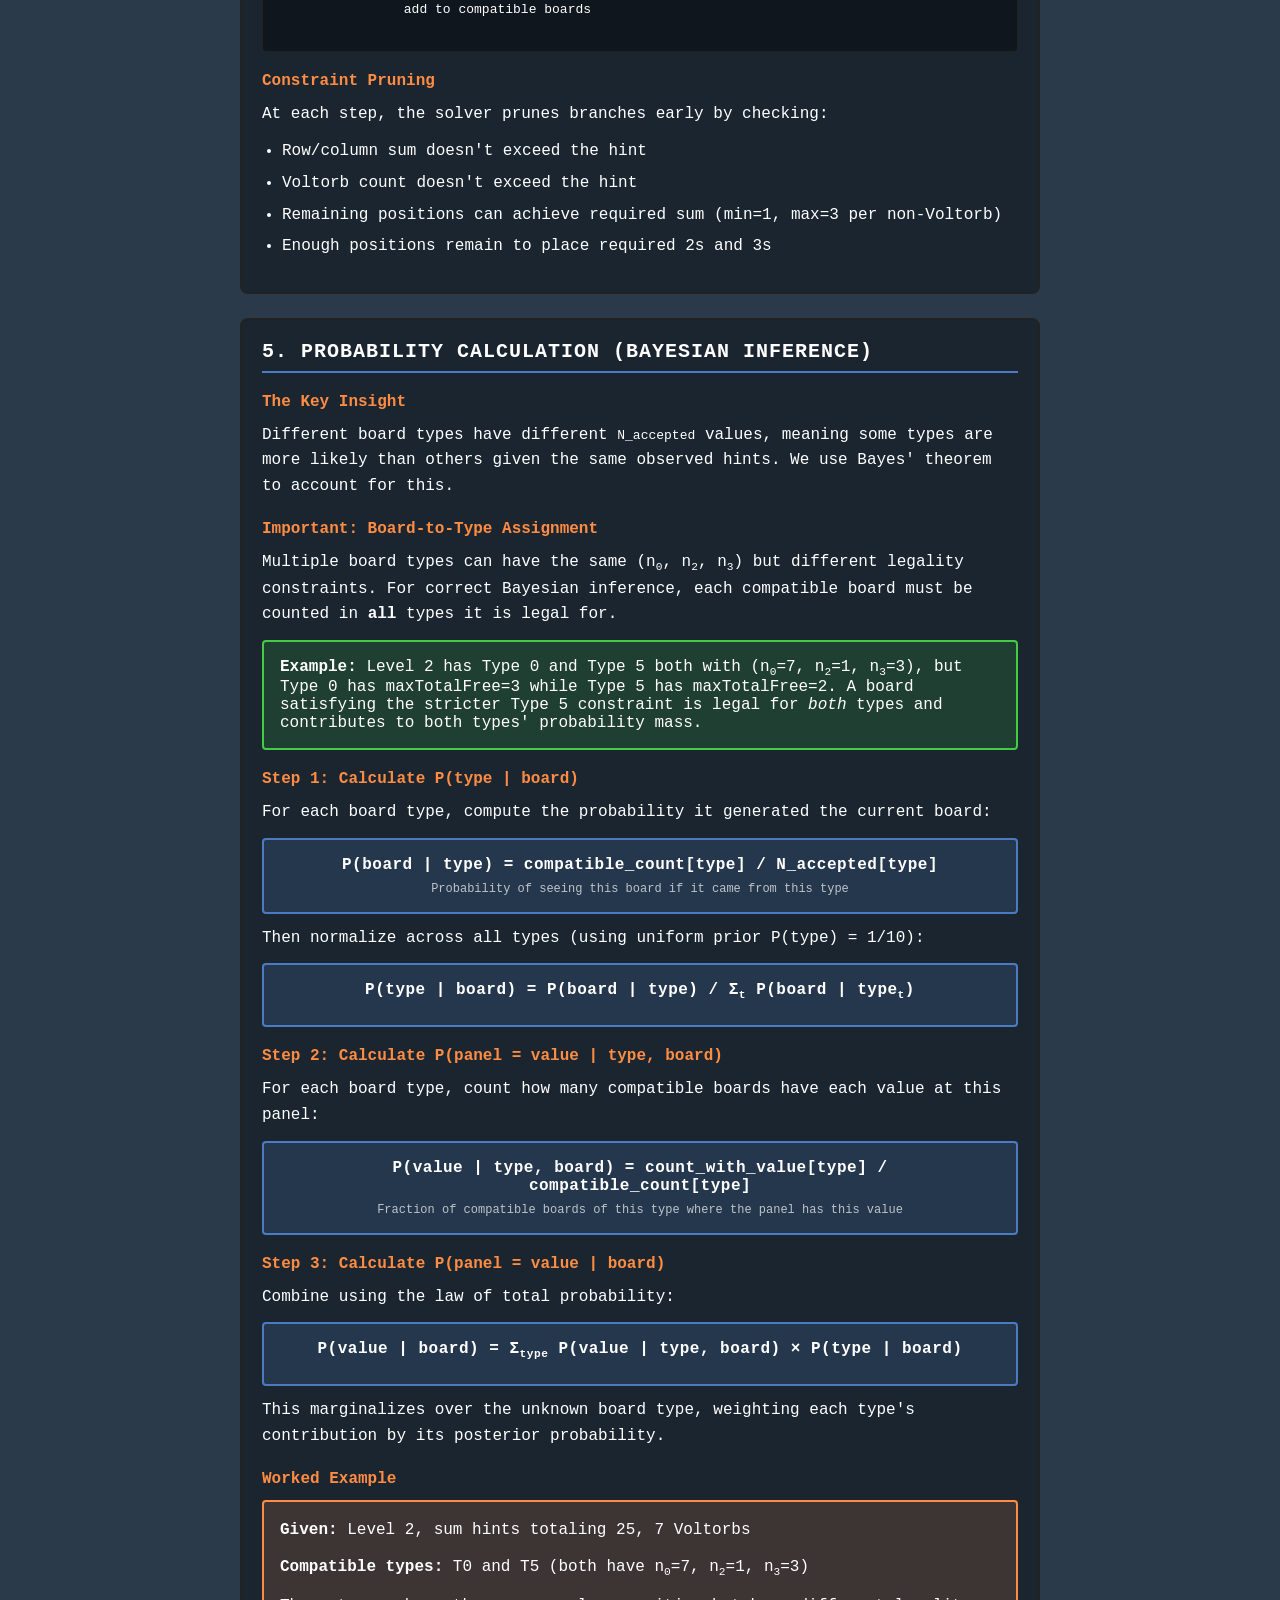
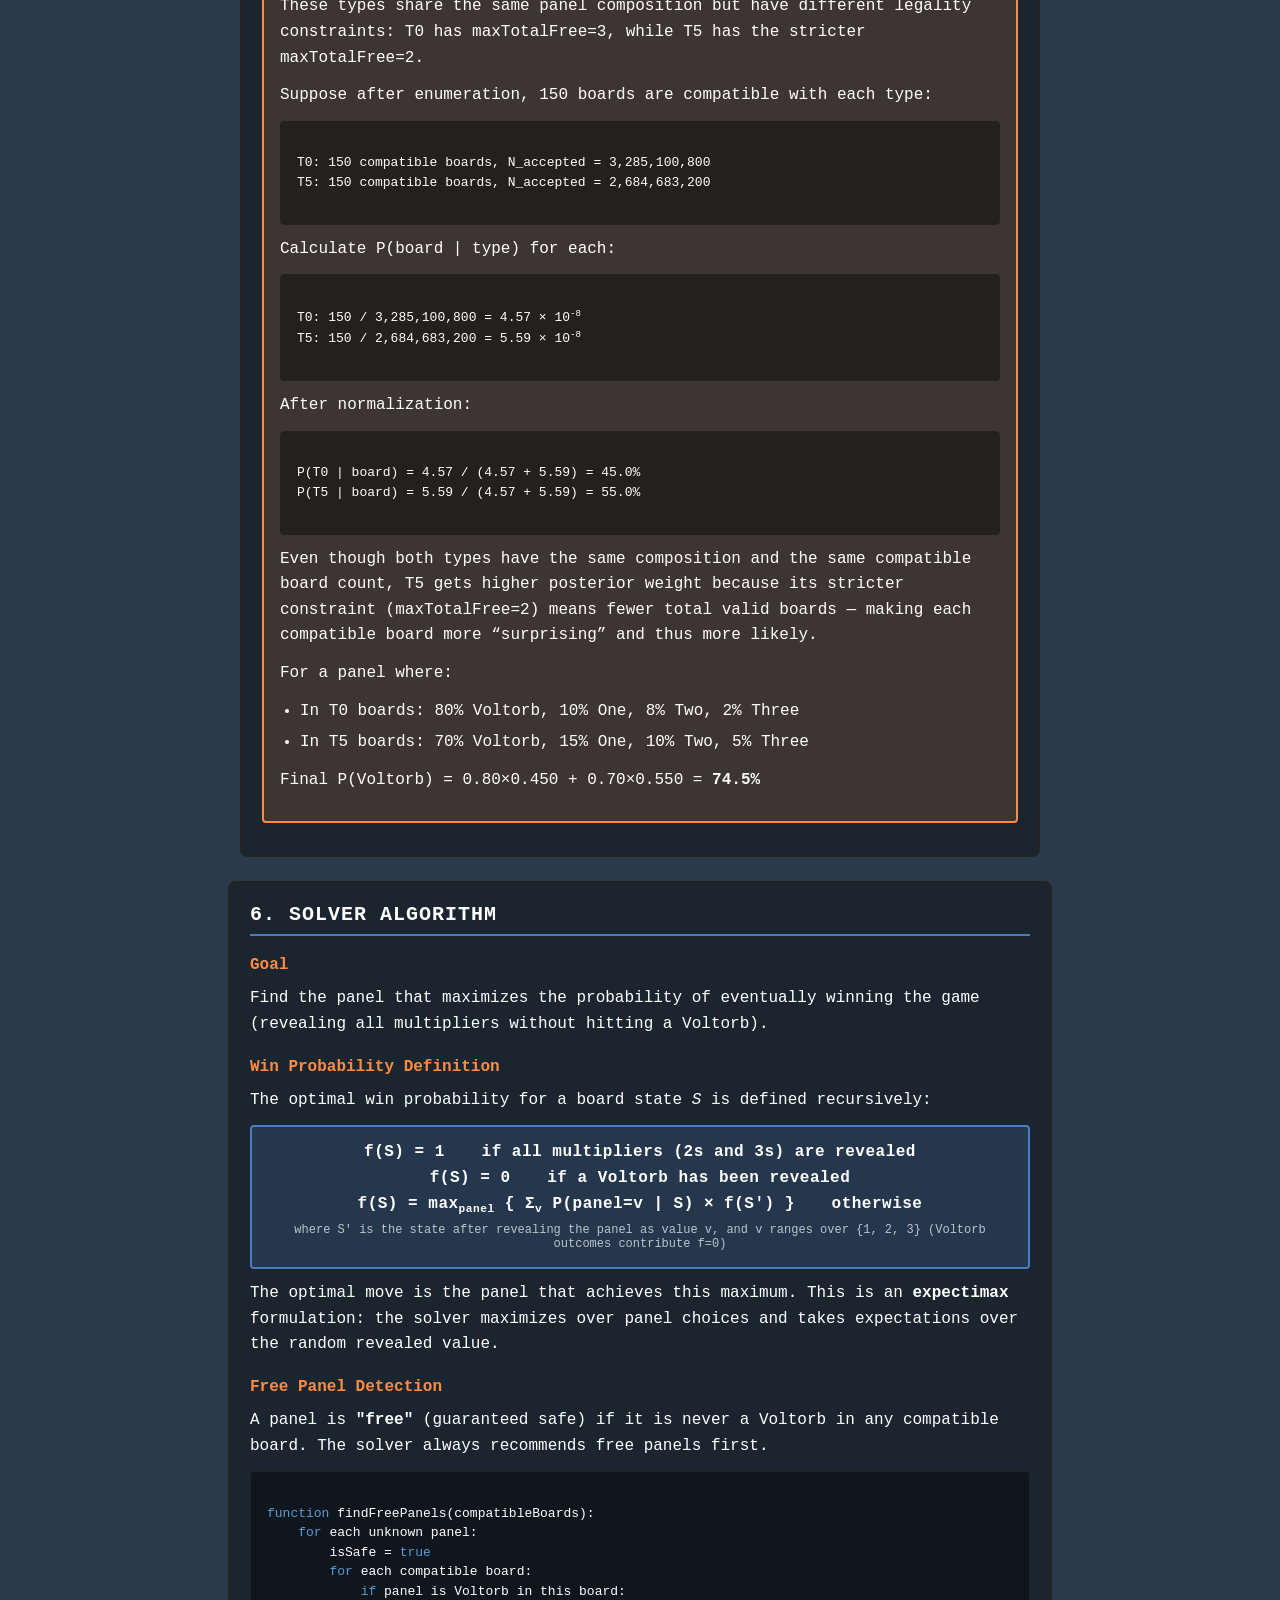
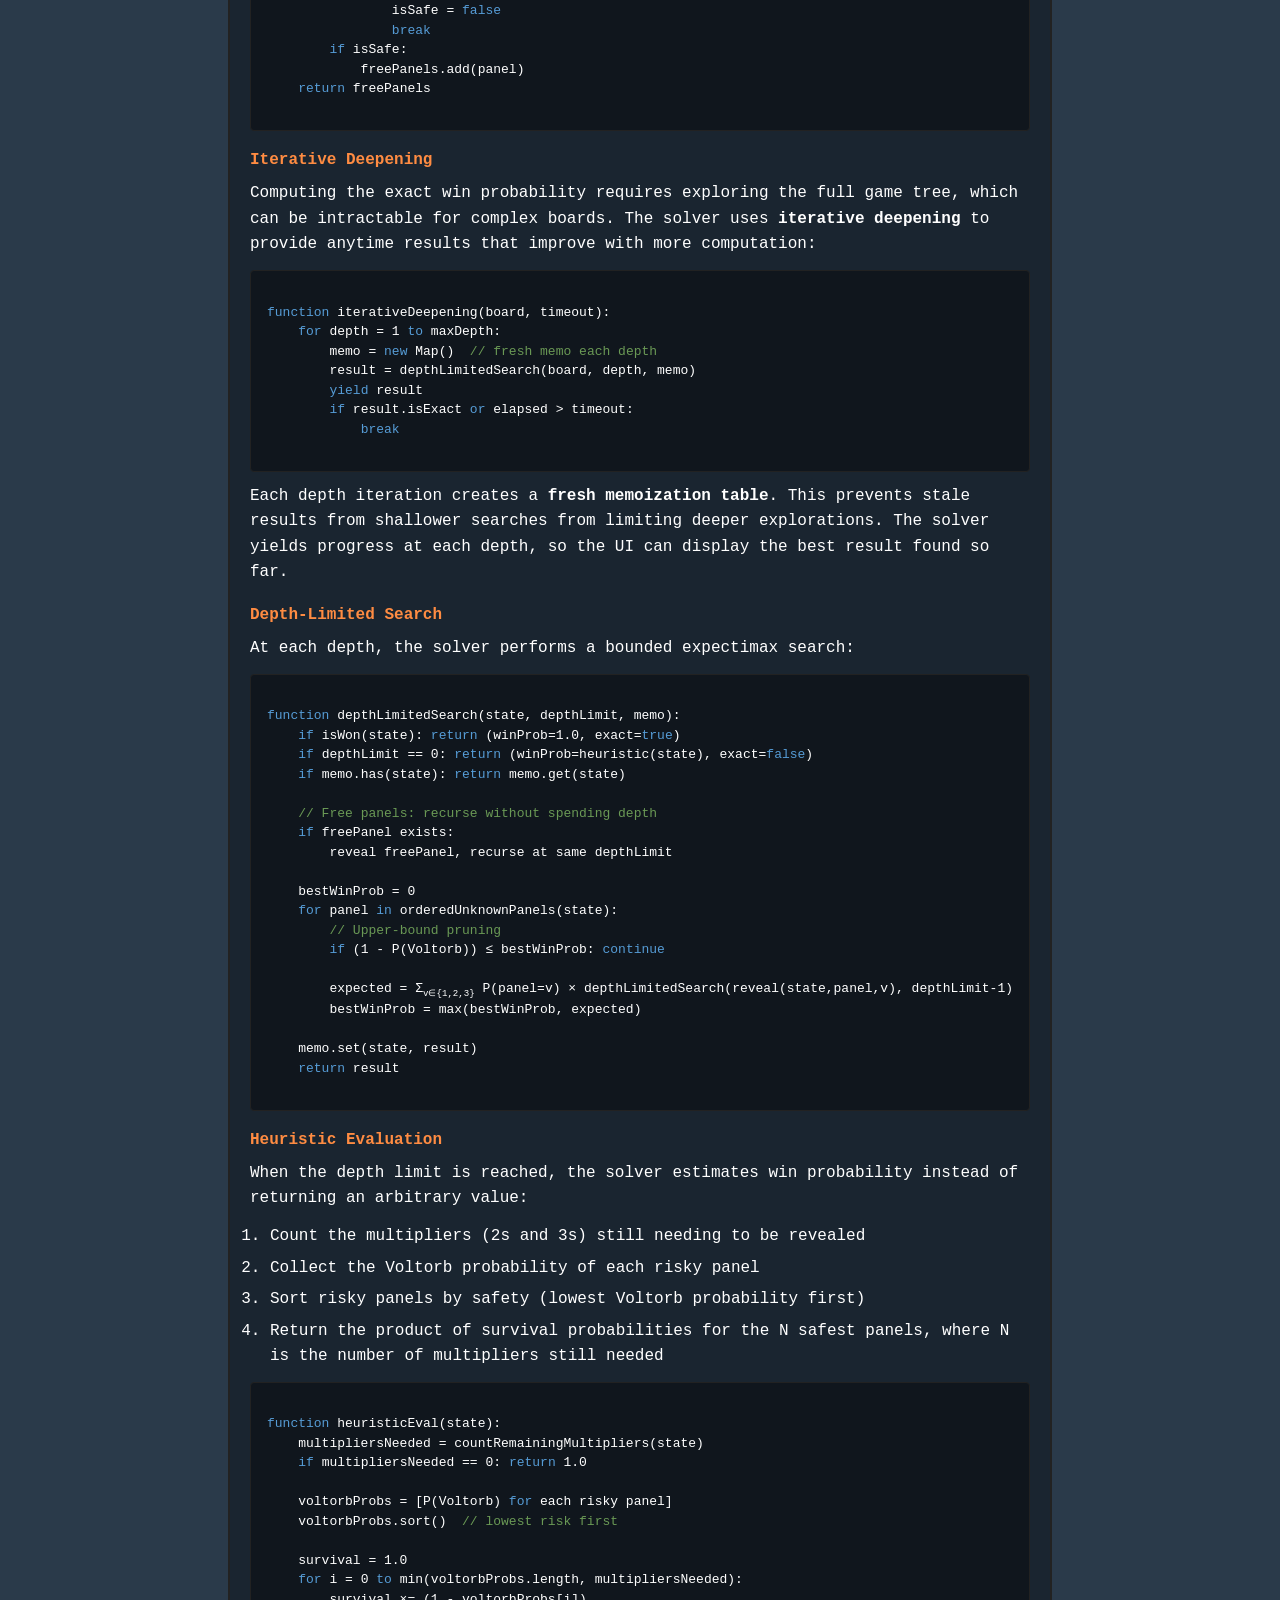
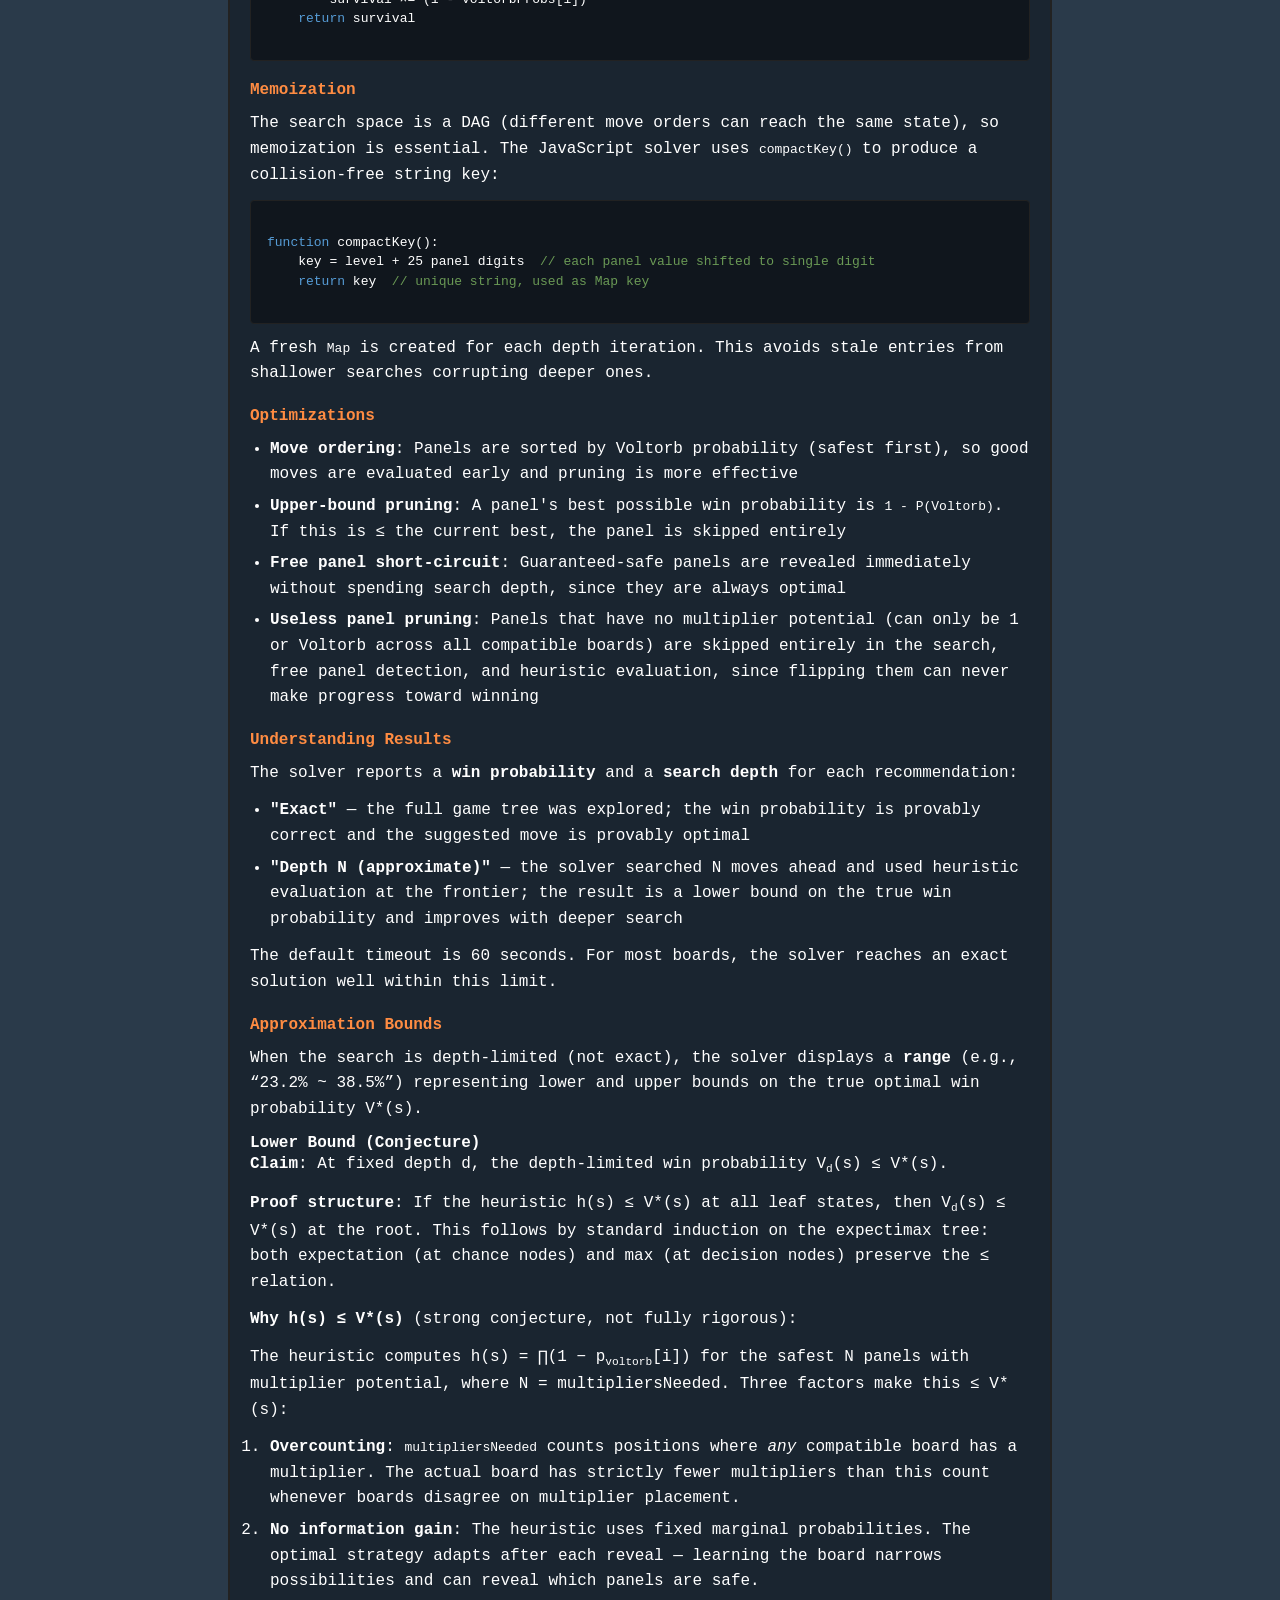
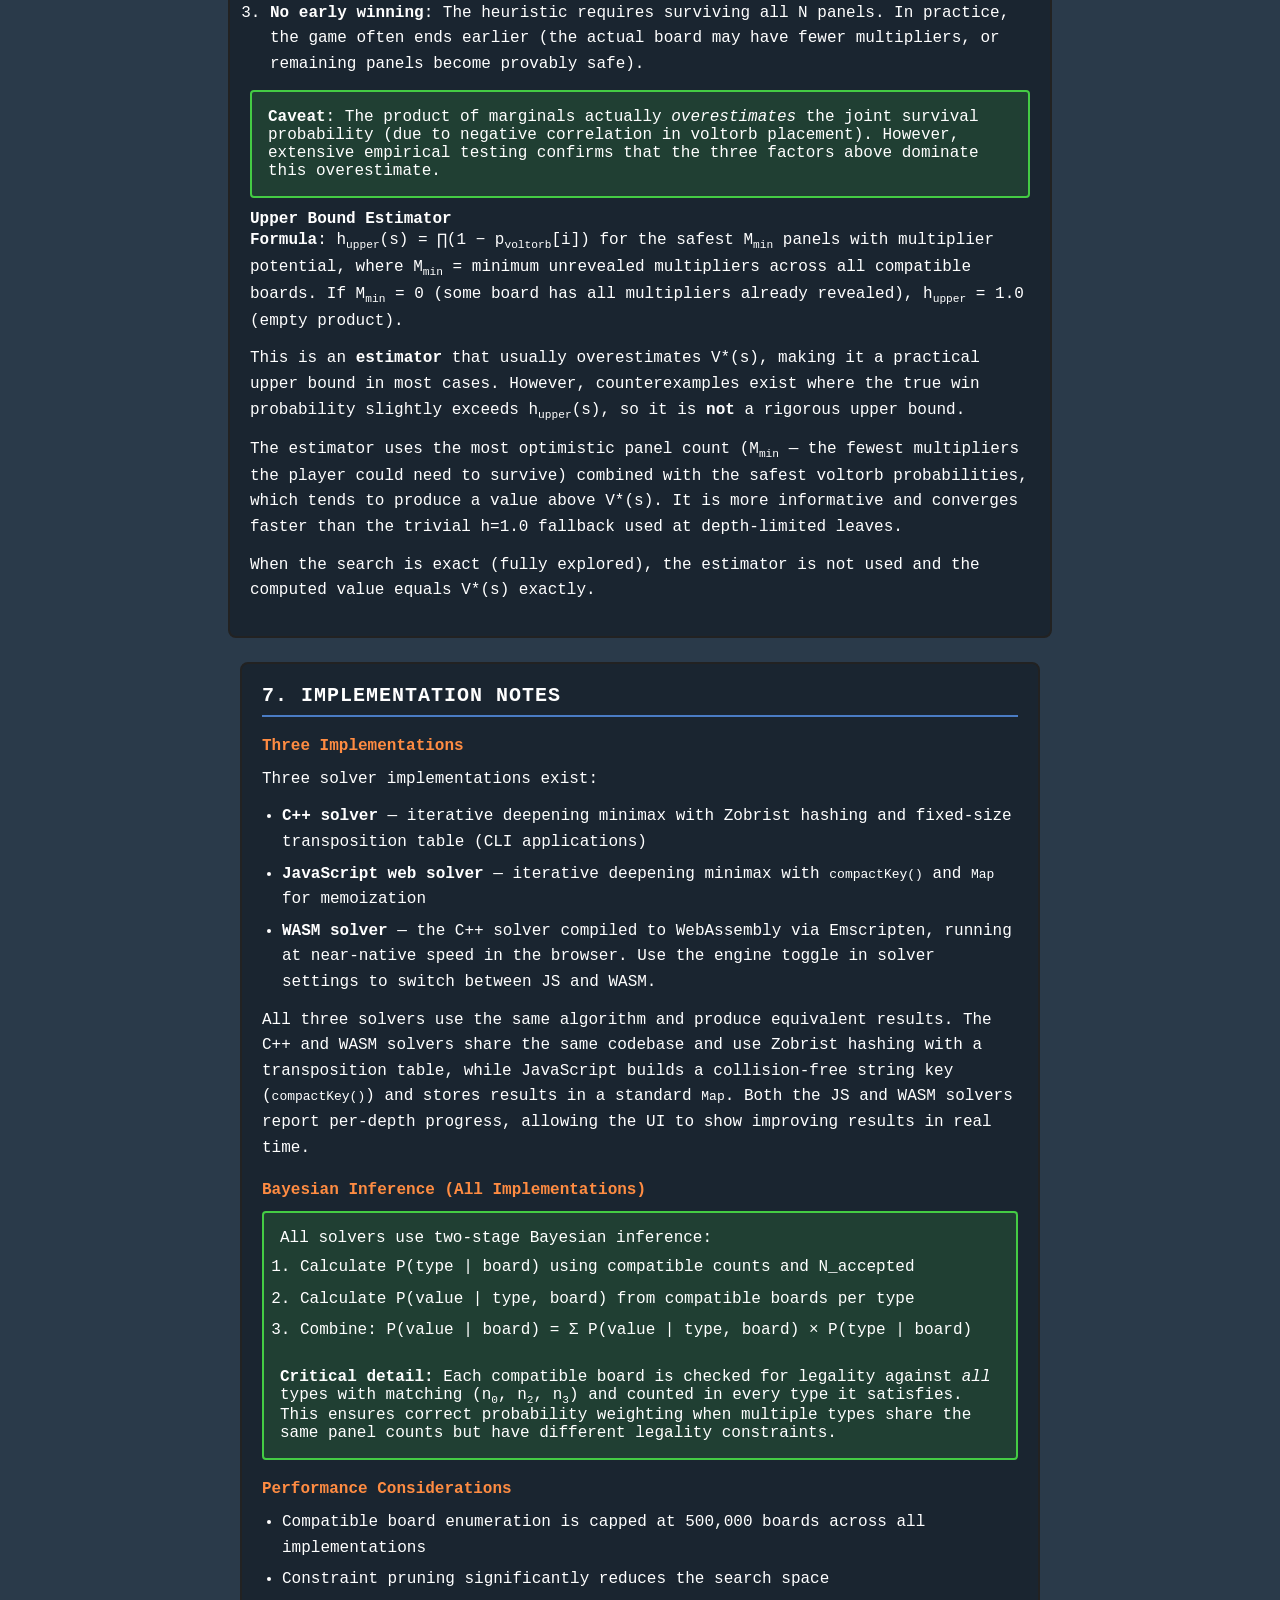
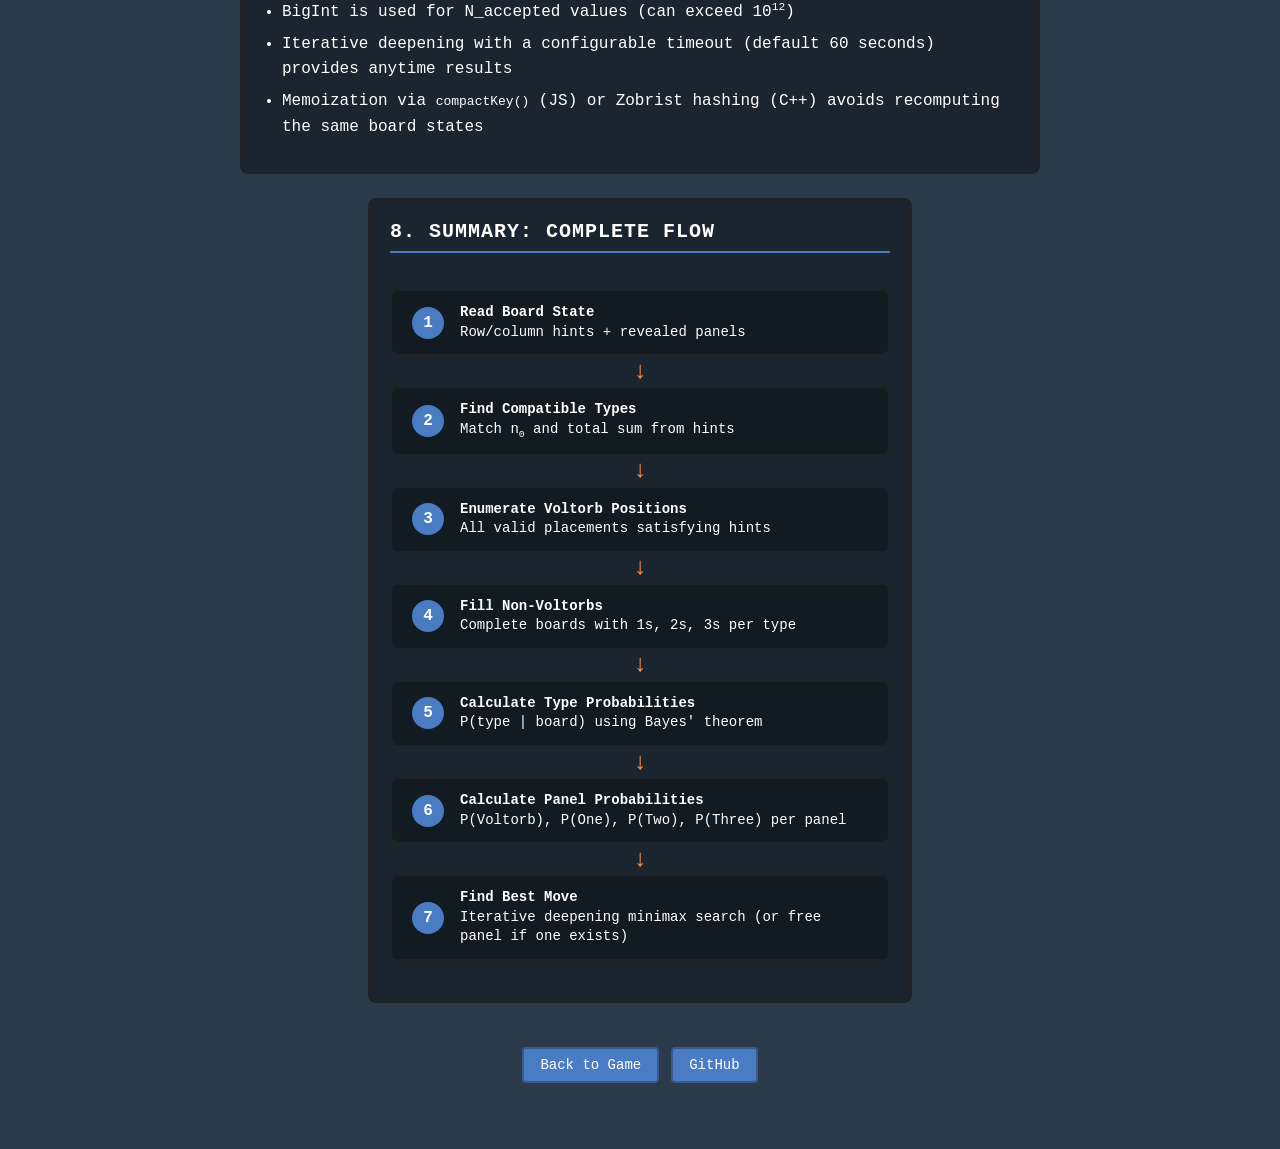
==== commit 3f1173cd: "Update docs: fix timeouts, remove stale content, deduplicate algorithm docs - Fix default timeout va" ====
--- a/docs/algorithm.html
+++ b/docs/algorithm.html
@@ -41,8 +41,9 @@
             <section class="docs-section">
                 <h2>2. Why This Solver Is Different</h2>
                 <p>
-                    Most Voltorb Flip solvers share two fundamental limitations that lead to
-                    suboptimal play:
+                    Most Voltorb Flip solvers &mdash; including popular ones like
+                    <a href="http://www.voltorbflip.com" target="_blank" rel="noopener" style="color: var(--hint-orange);">voltorbflip.com</a>
+                    &mdash; share two fundamental limitations that lead to suboptimal play:
                 </p>
 
                 <h3>Limitation 1: Ignoring Board Generation Mechanics</h3>
@@ -206,7 +207,7 @@
                 <p>
                     Multiple board types can have the same (n<sub>0</sub>, n<sub>2</sub>, n<sub>3</sub>)
                     but different legality constraints. For correct Bayesian inference, each compatible
-                    board must be counted in <strong>all</strong> types it is legal for, not just the first match.
+                    board must be counted in <strong>all</strong> types it is legal for.
                 </p>
                 <div class="note-box">
                     <strong>Example:</strong> Level 2 has Type 0 and Type 5 both with (n<sub>0</sub>=7, n<sub>2</sub>=1, n<sub>3</sub>=3),
@@ -478,7 +479,7 @@
                         lower bound on the true win probability and improves with deeper search</li>
                 </ul>
                 <p>
-                    The default timeout is 30 seconds. For most boards, the solver reaches an
+                    The default timeout is 60 seconds. For most boards, the solver reaches an
                     exact solution well within this limit.
                 </p>
 
@@ -596,10 +597,10 @@
 
                 <h3>Performance Considerations</h3>
                 <ul>
-                    <li>Compatible board enumeration is capped at 500,000 boards (matching the C++ solver)</li>
+                    <li>Compatible board enumeration is capped at 500,000 boards across all implementations</li>
                     <li>Constraint pruning significantly reduces the search space</li>
                     <li>BigInt is used for N_accepted values (can exceed 10<sup>12</sup>)</li>
-                    <li>Iterative deepening with a 5-second timeout provides anytime results</li>
+                    <li>Iterative deepening with a configurable timeout (default 60 seconds) provides anytime results</li>
                     <li>Memoization via <code>compactKey()</code> (JS) or Zobrist hashing (C++)
                         avoids recomputing the same board states</li>
                 </ul>
